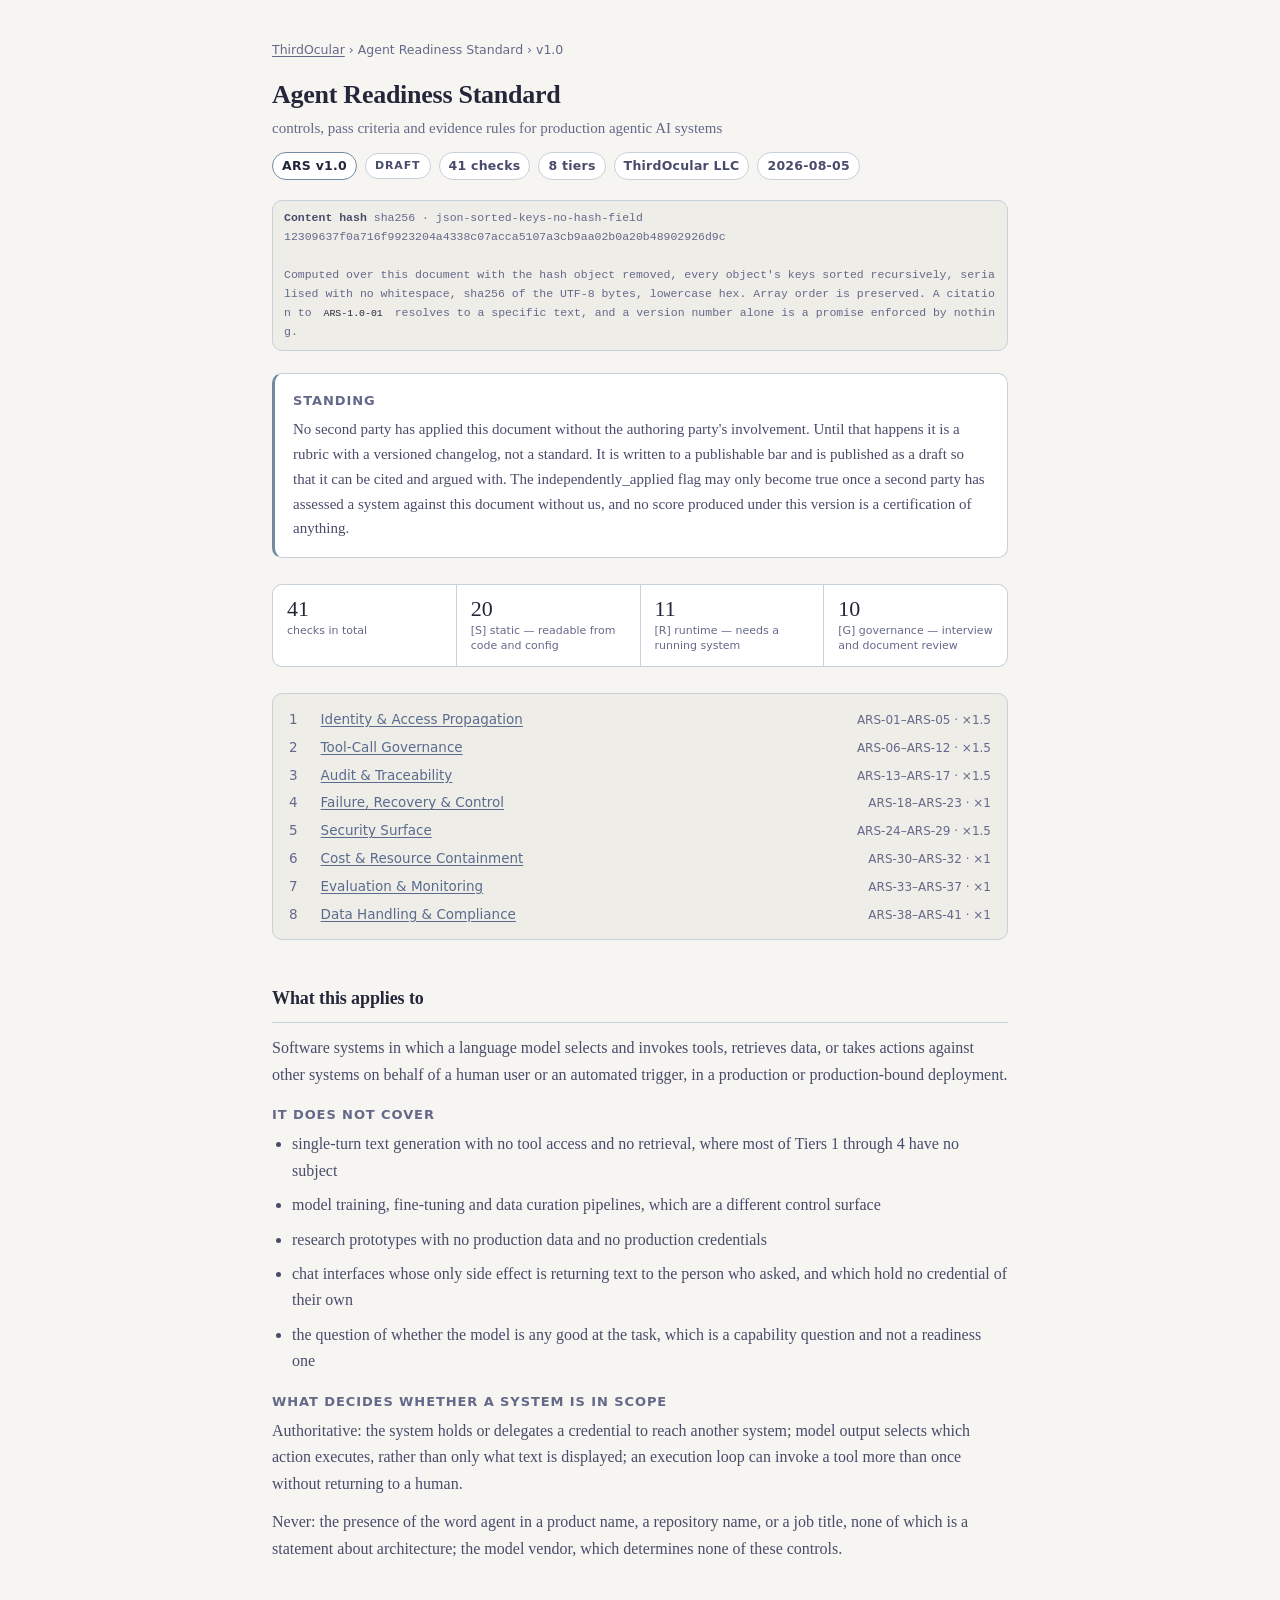
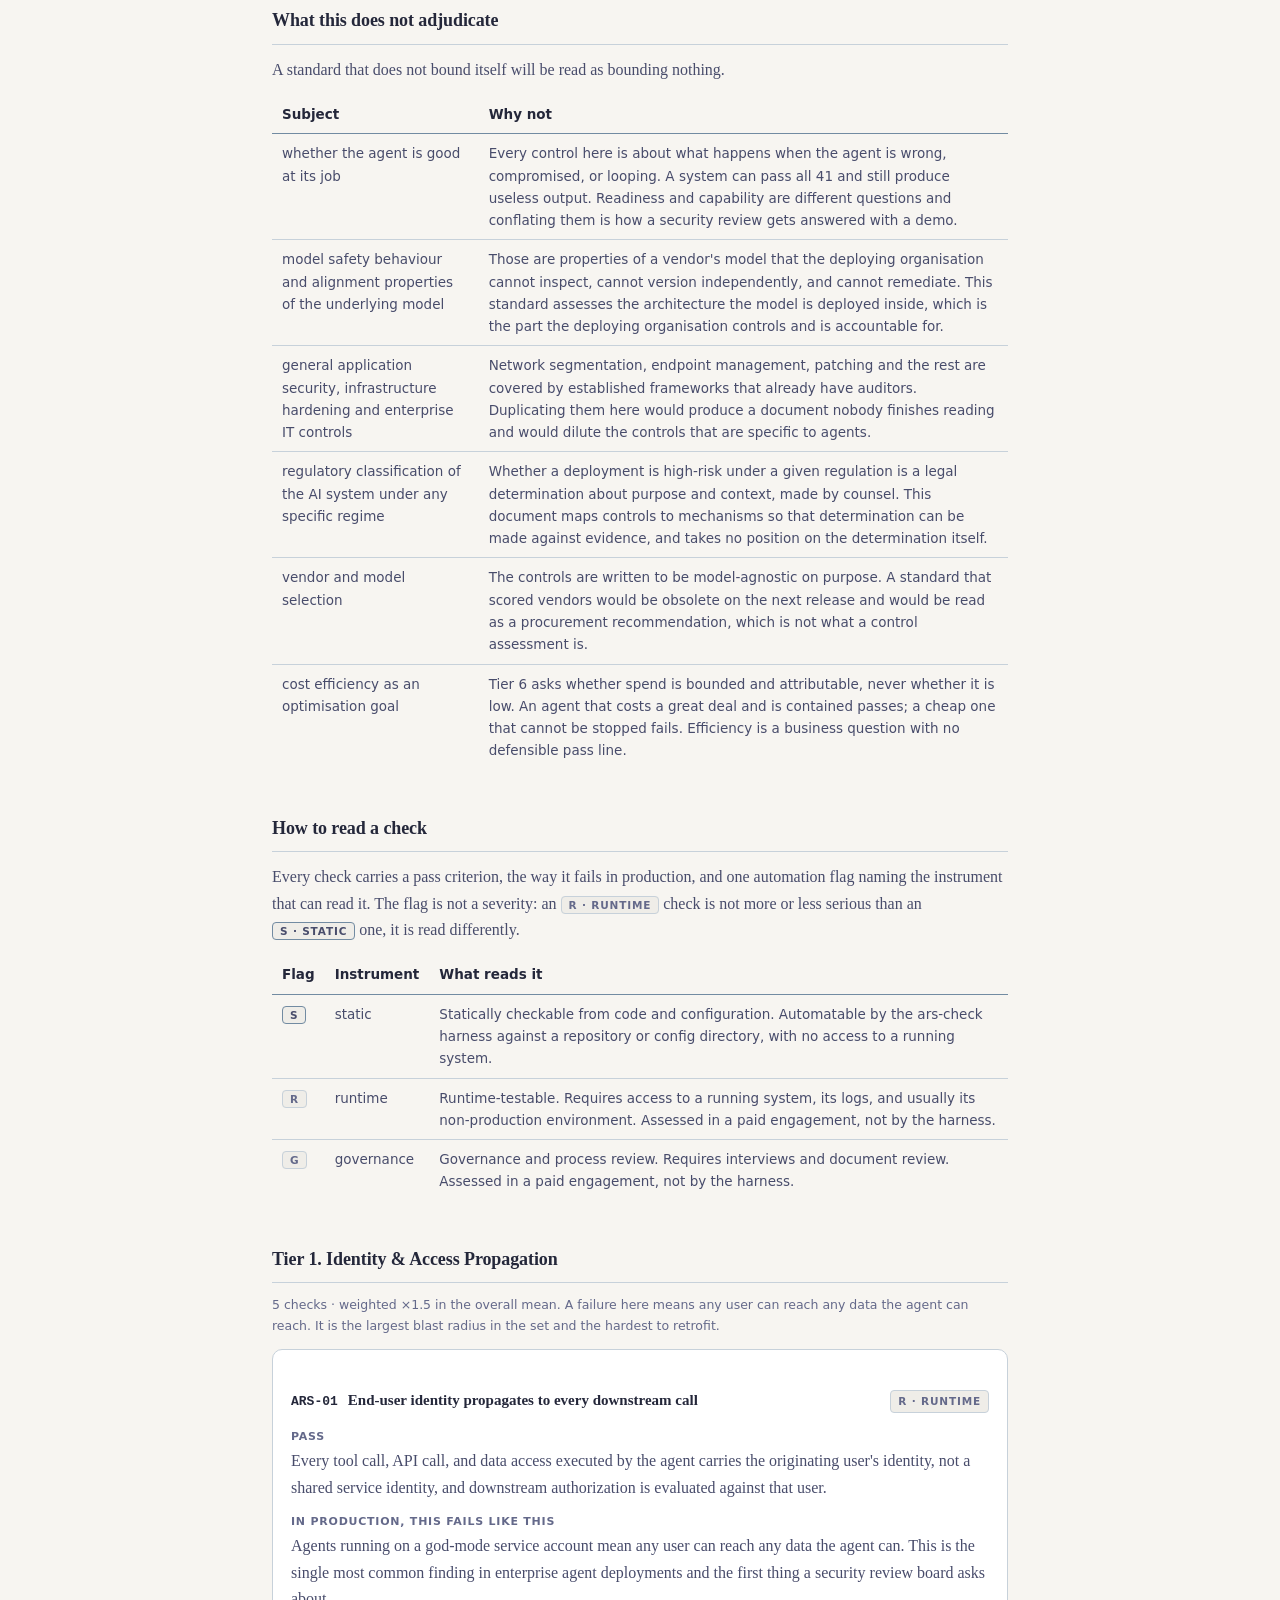
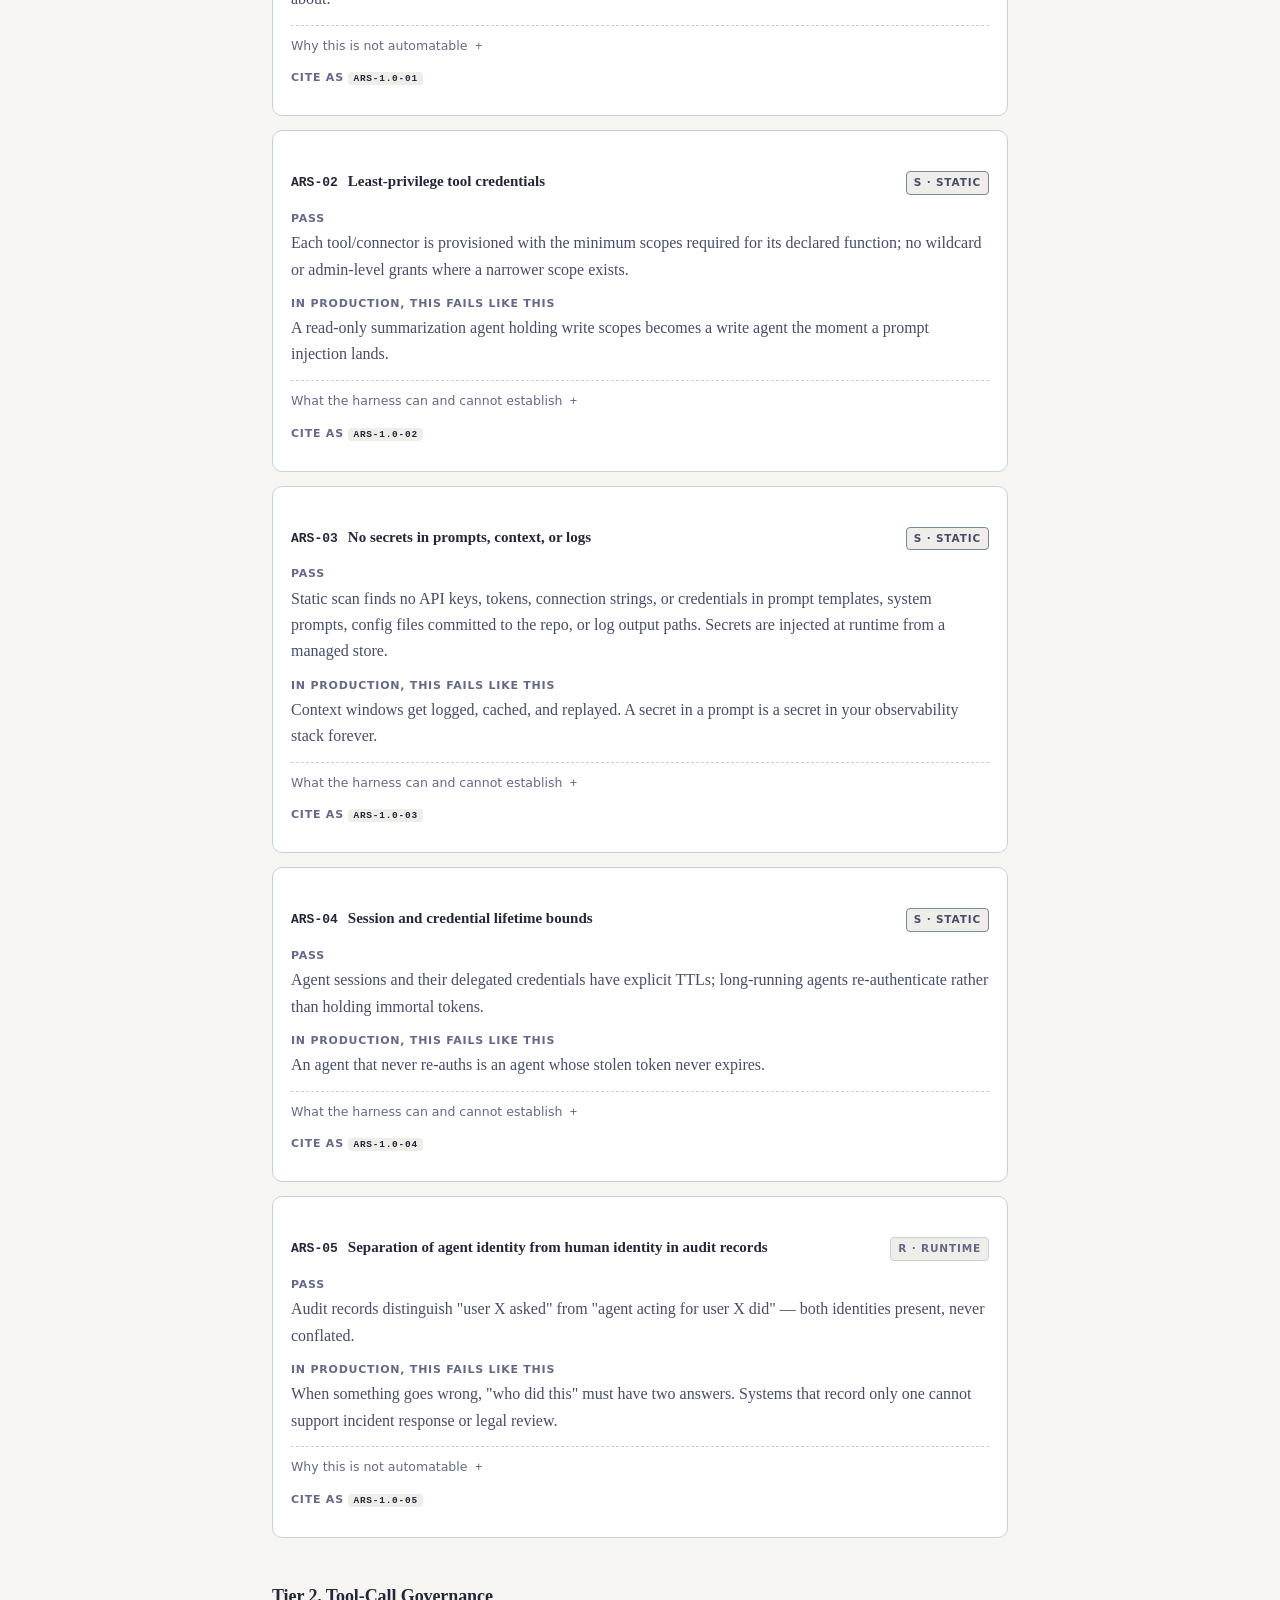
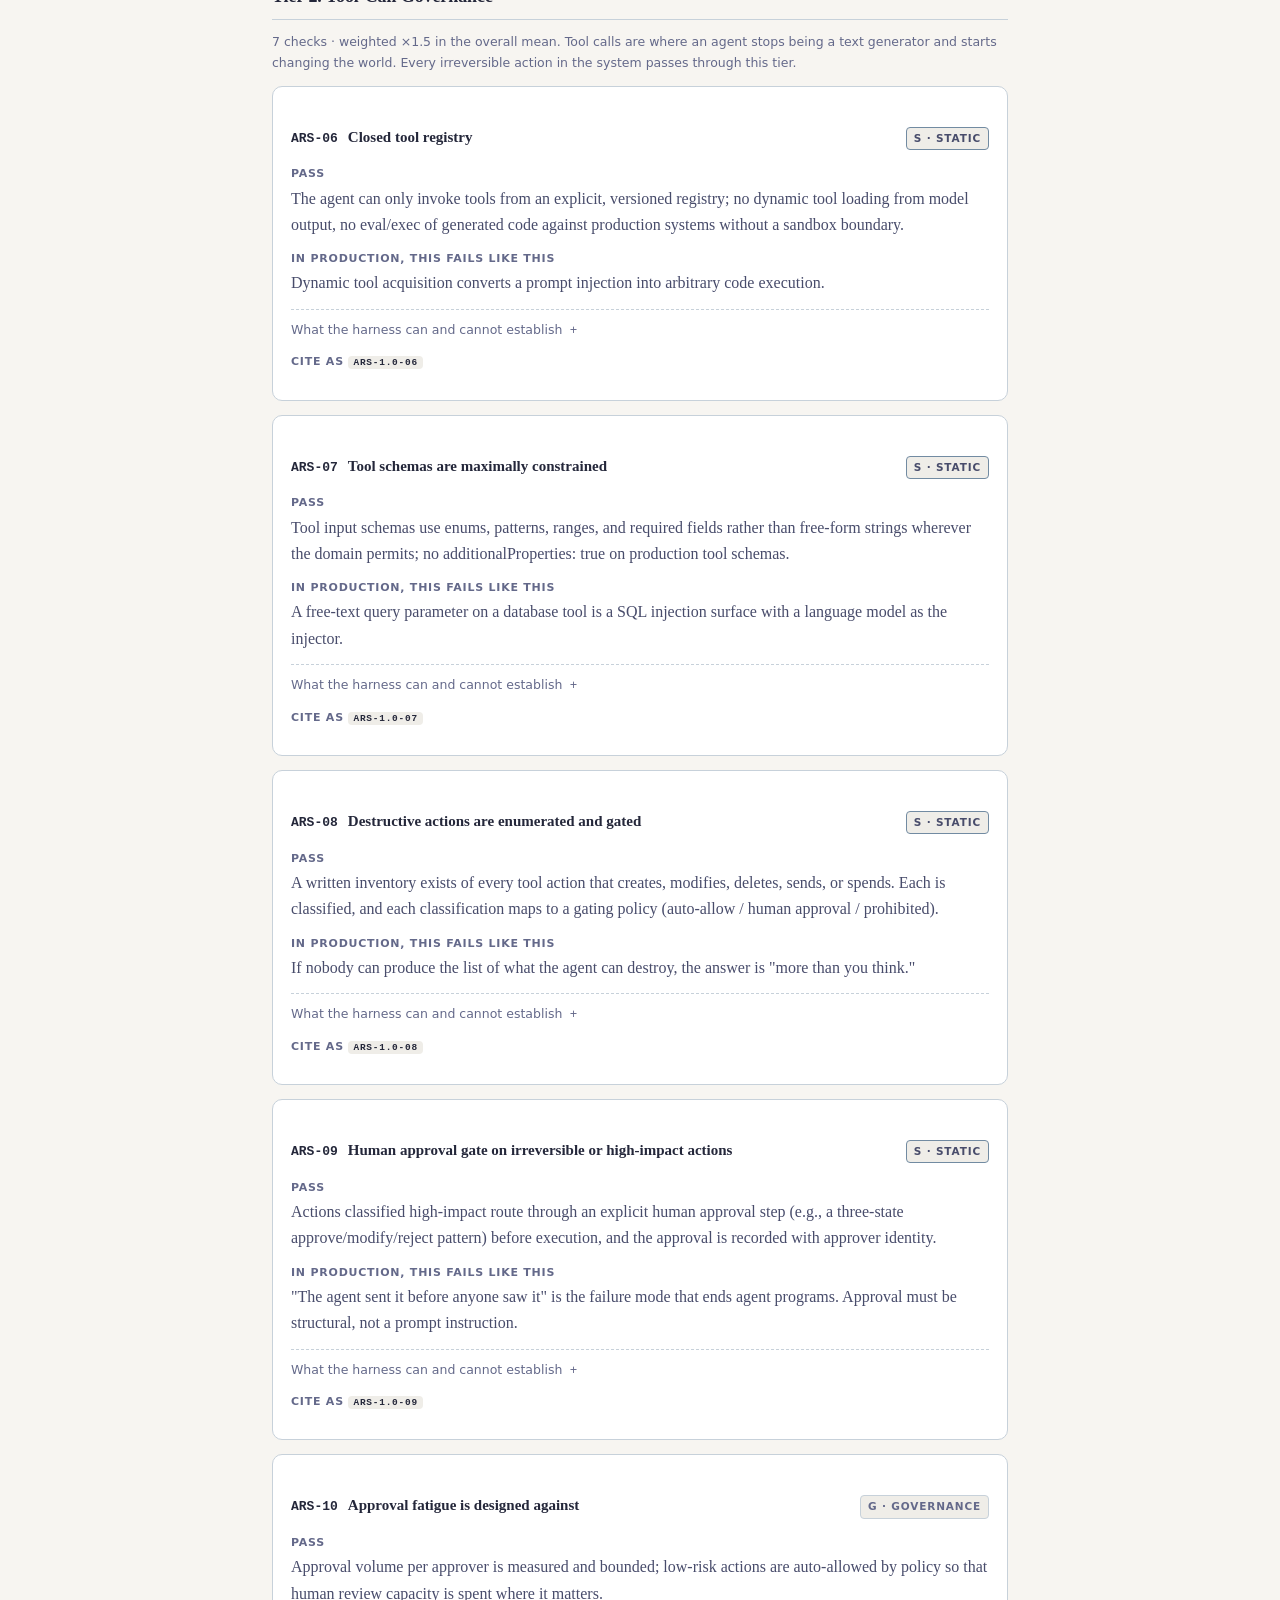
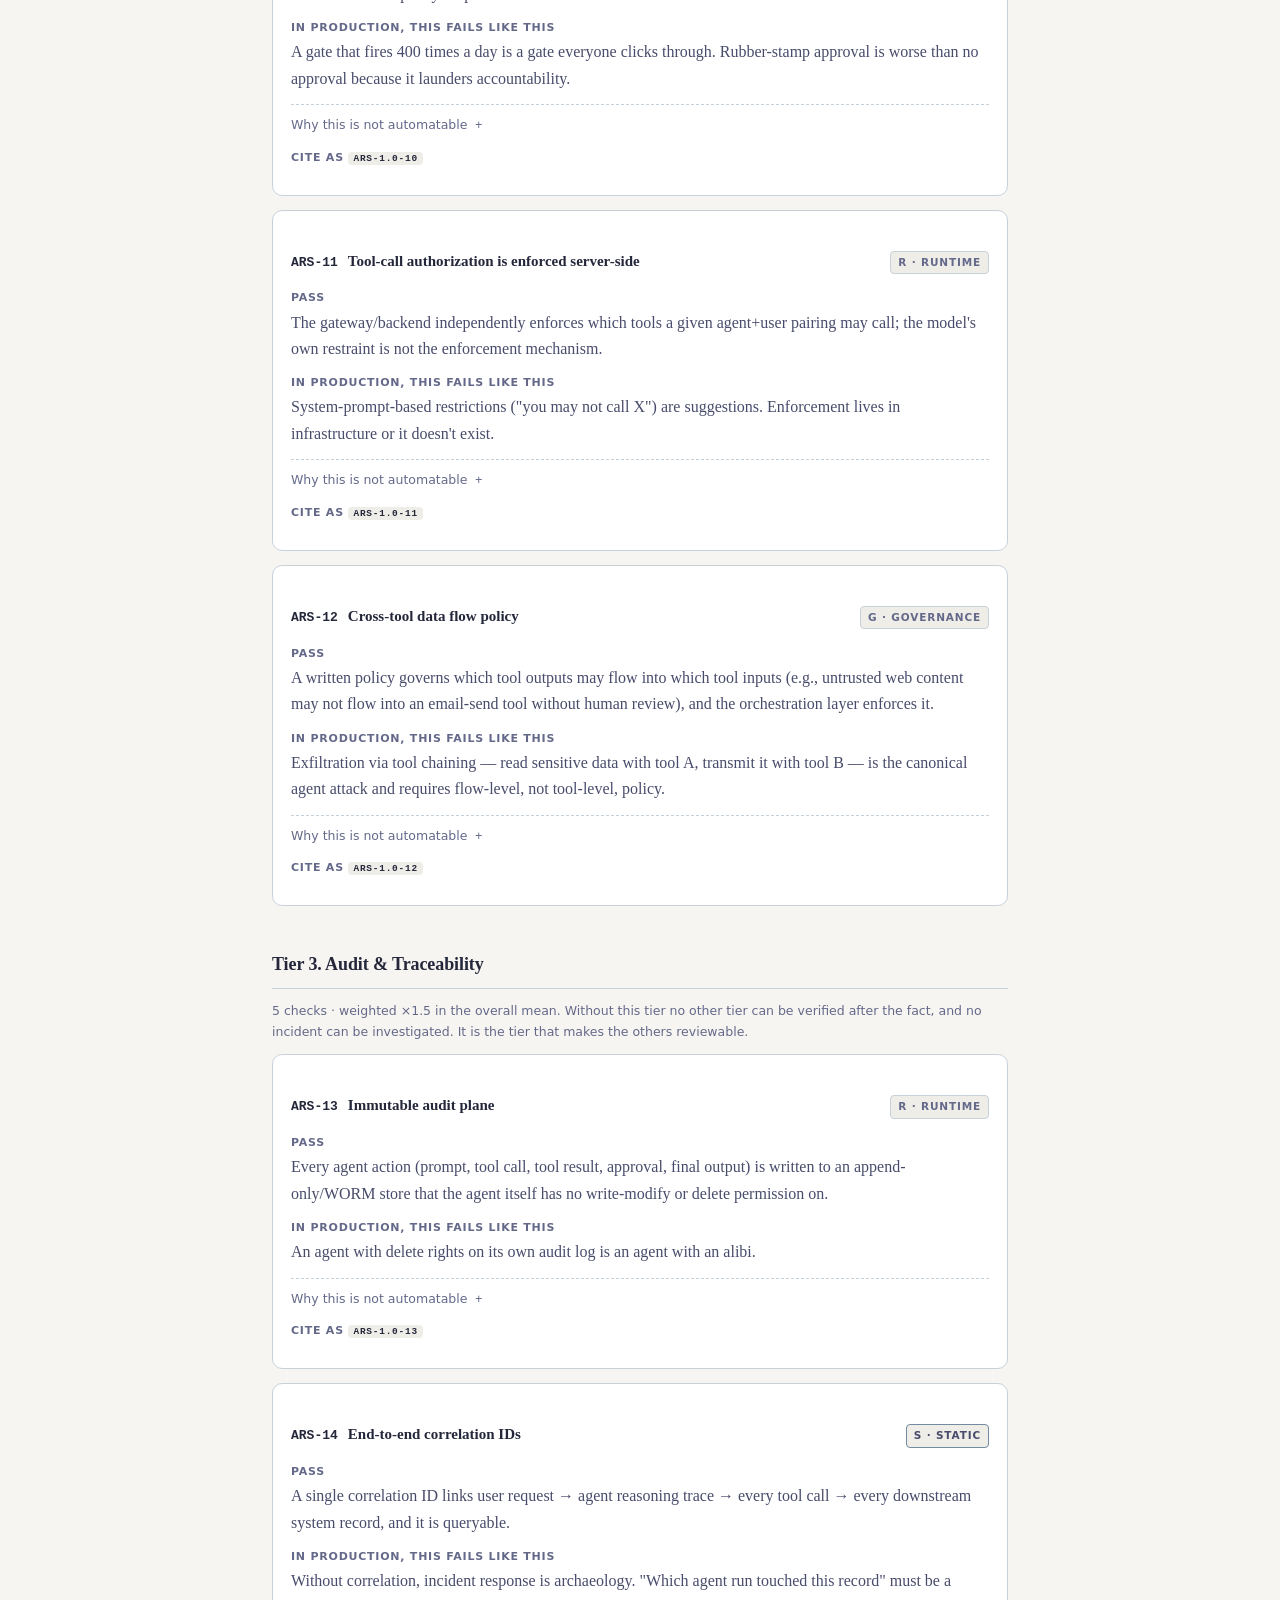
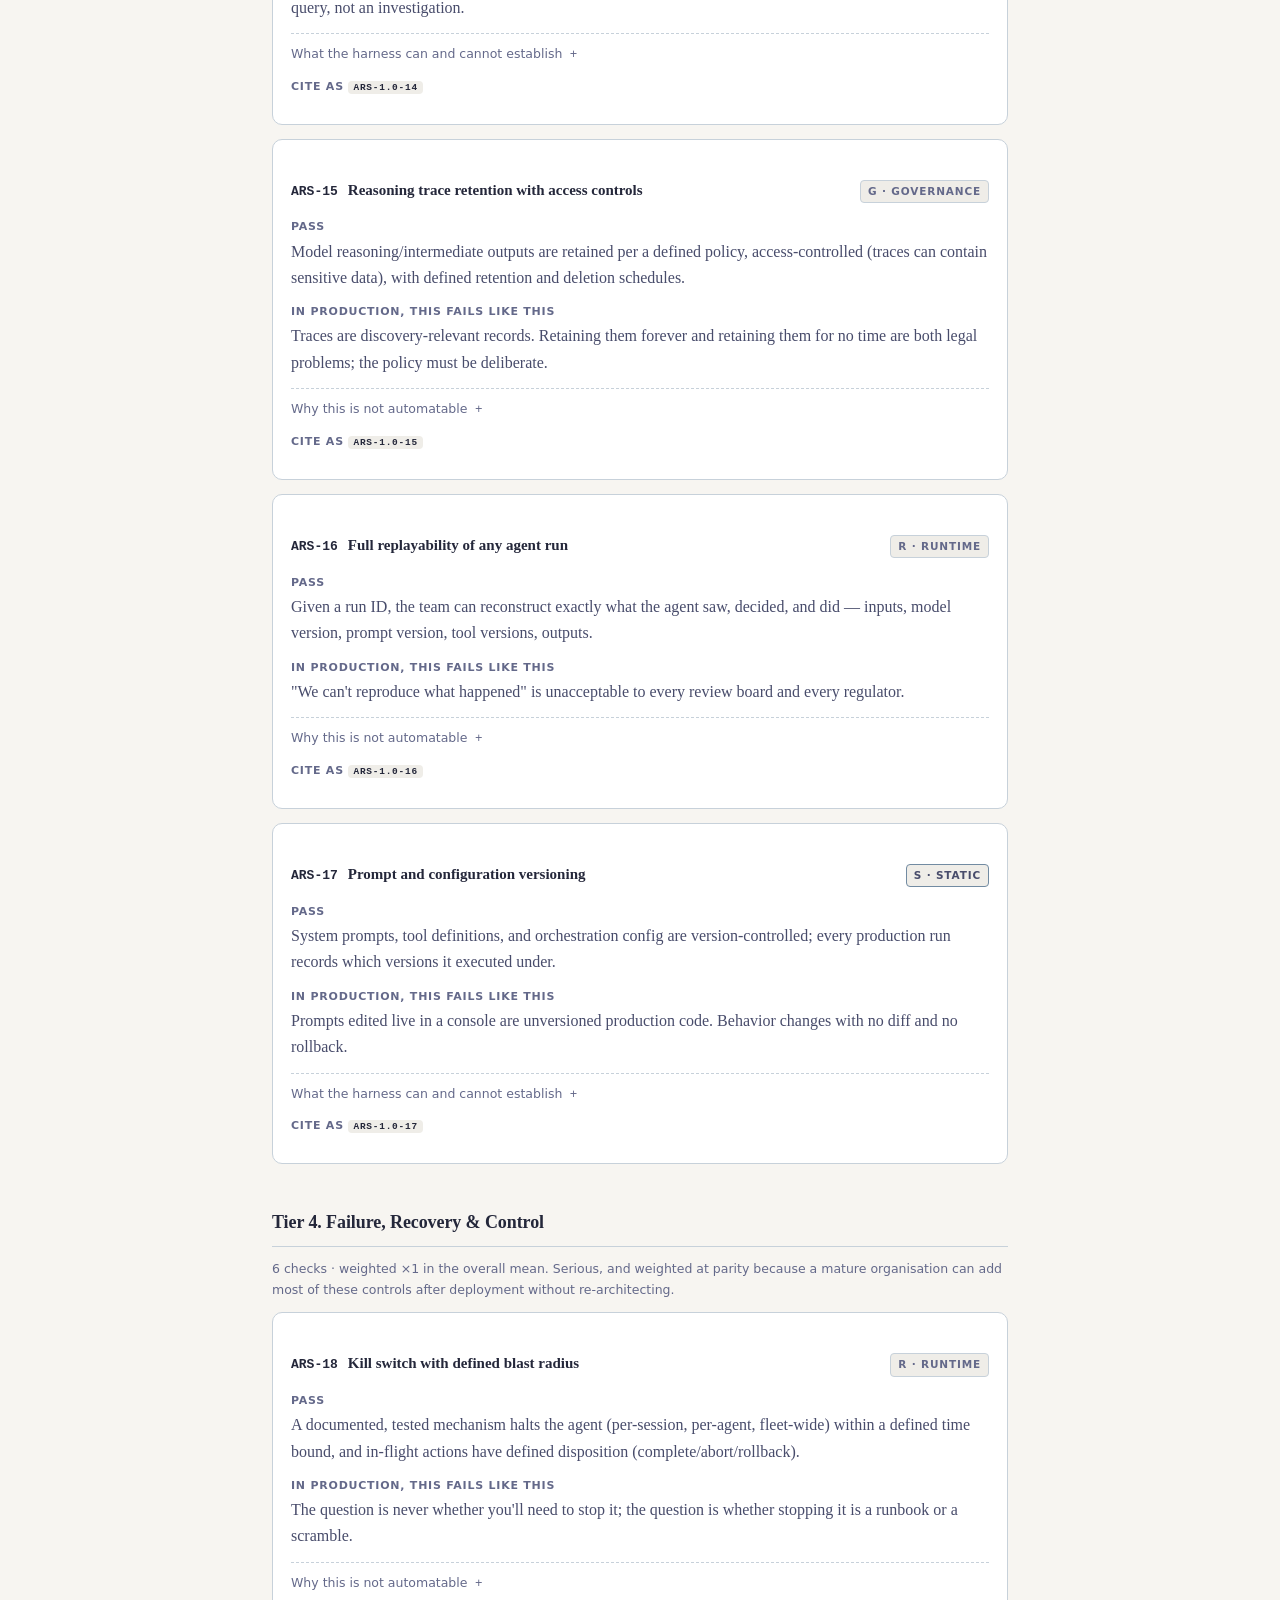
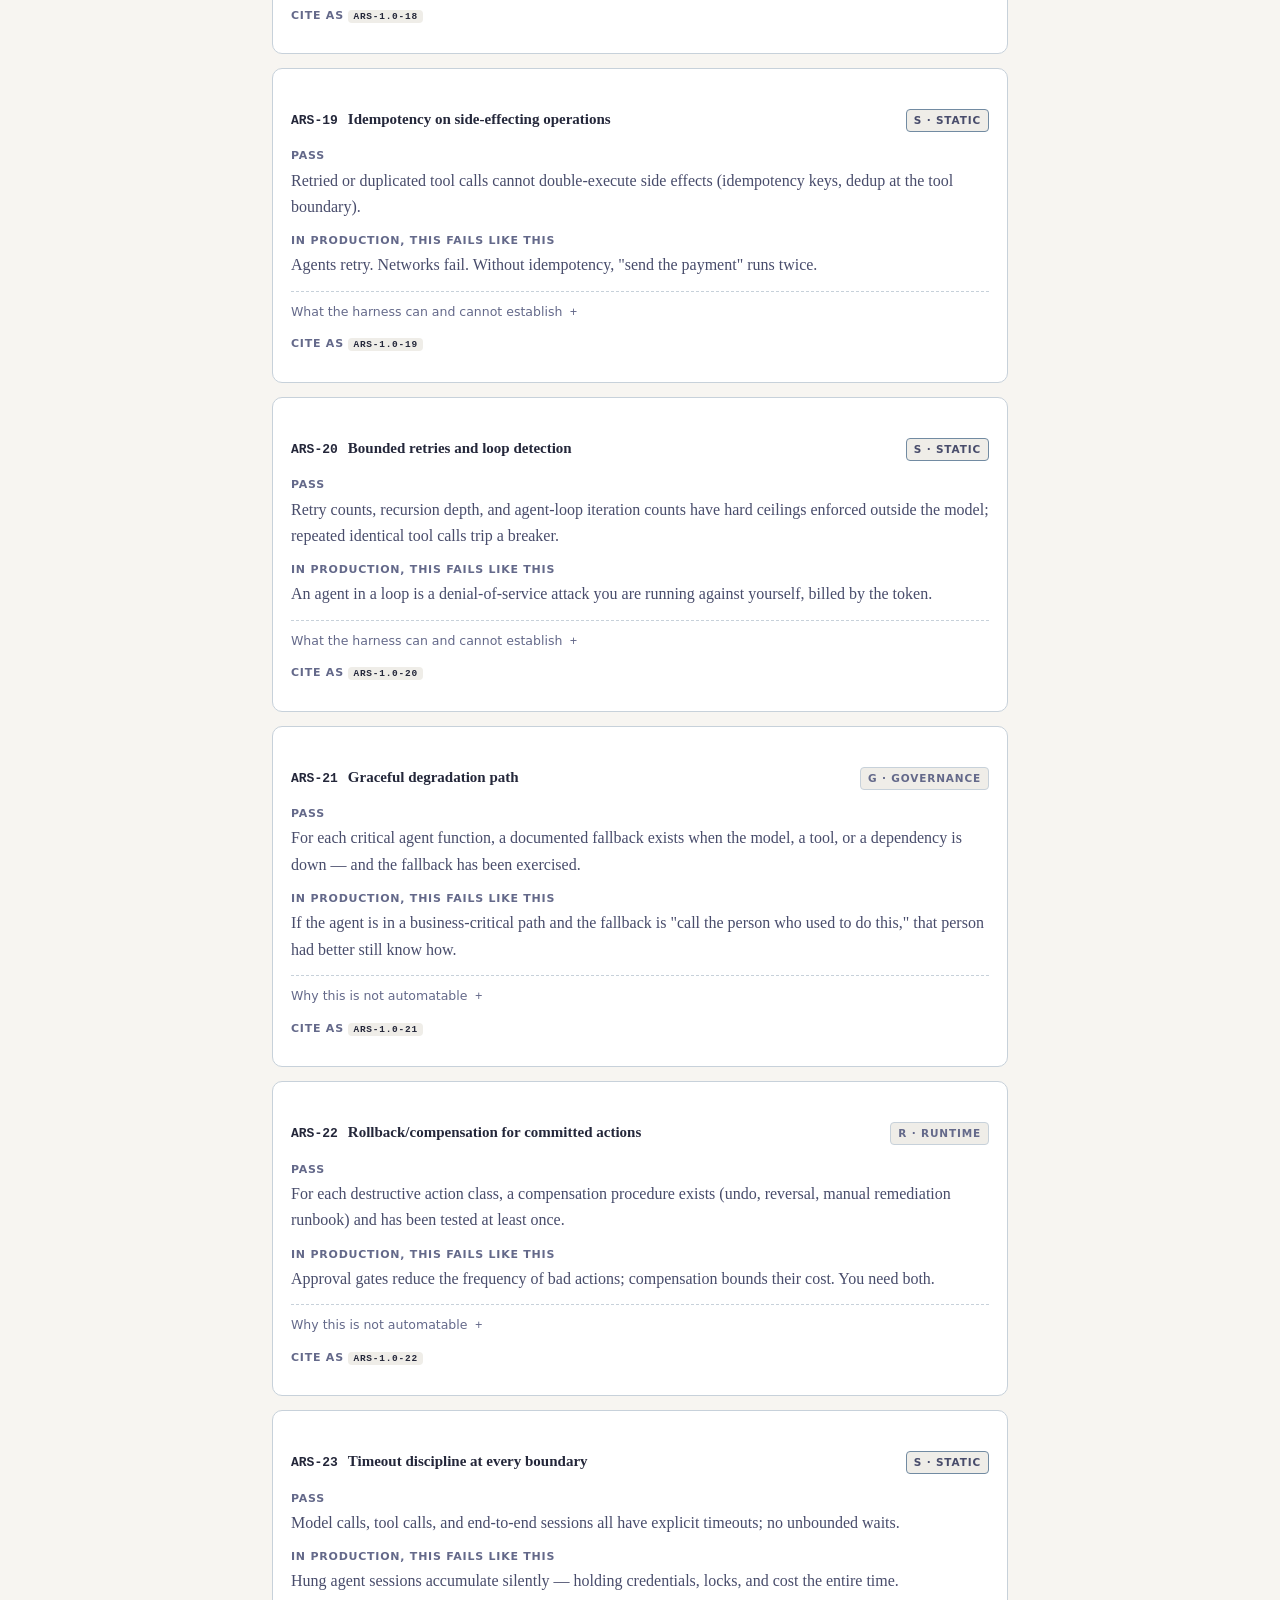
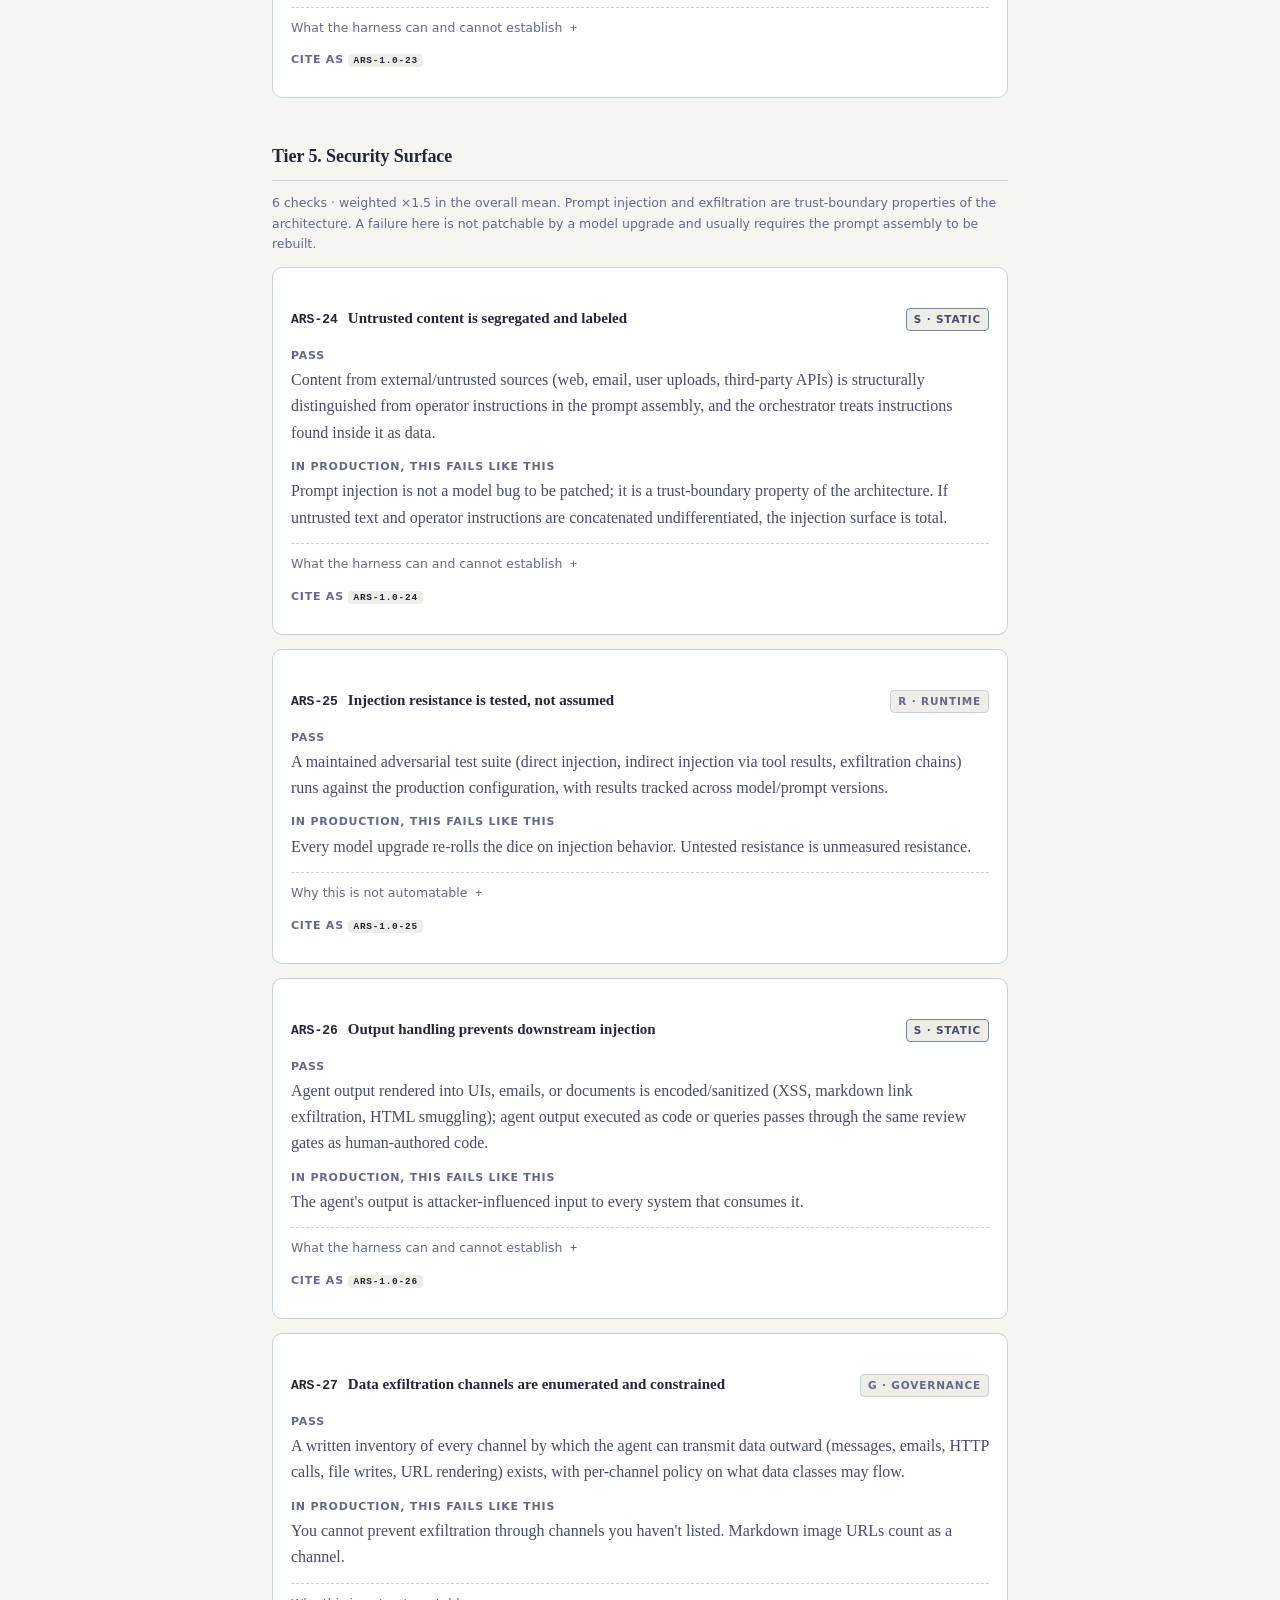
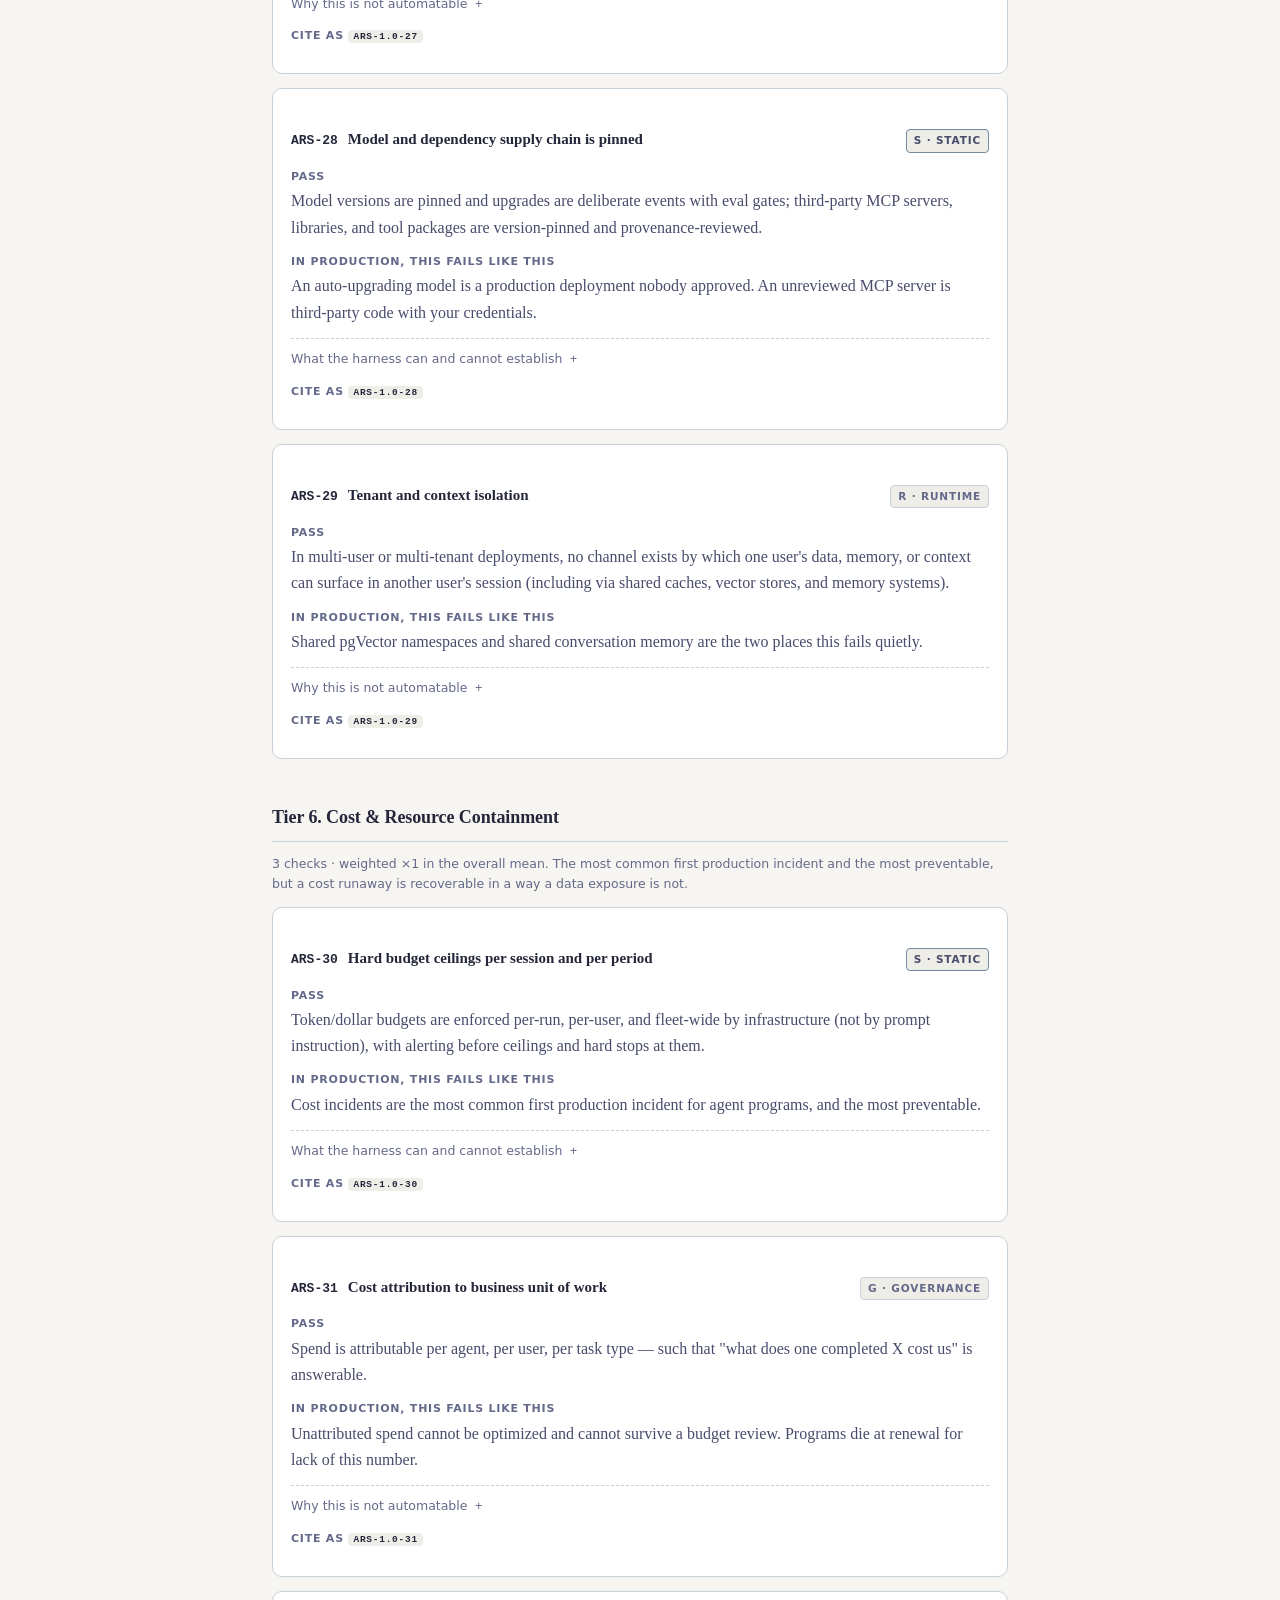
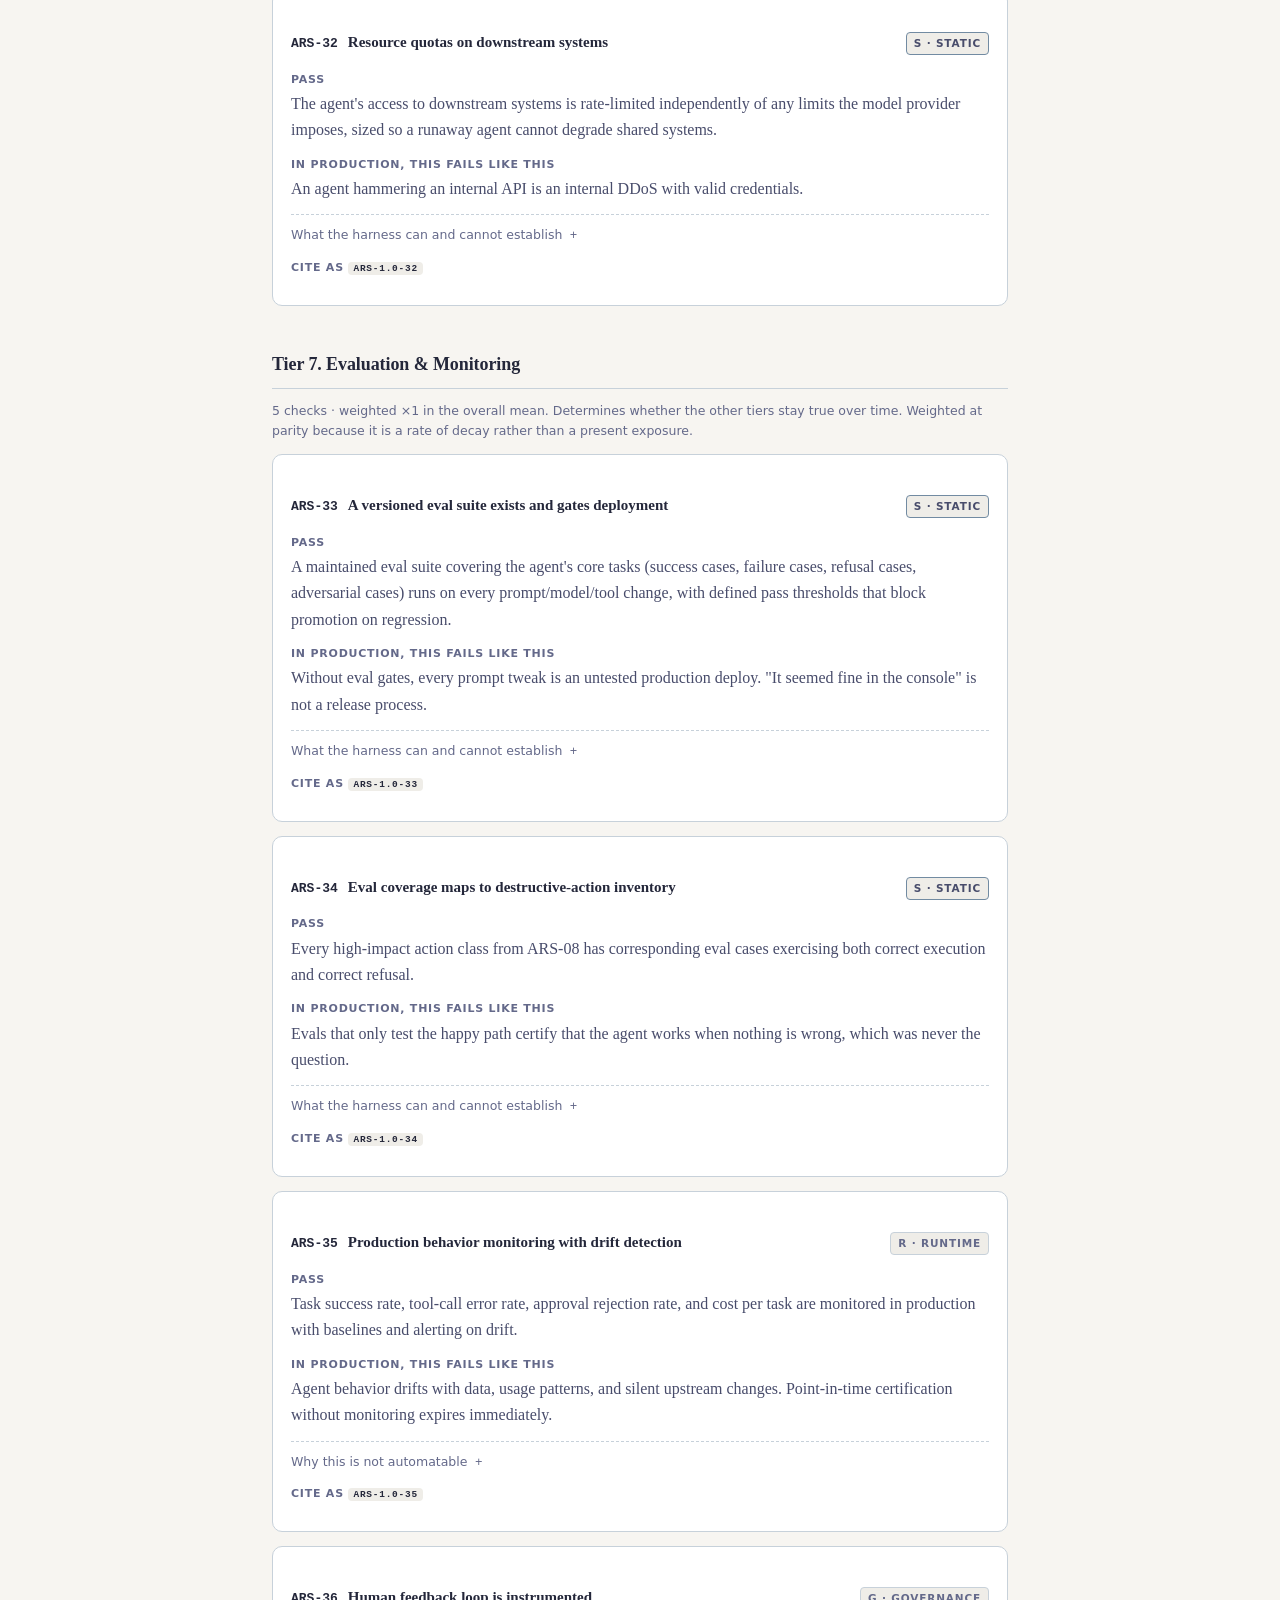
==== ars/index.html @ 8e83f56d "Publish the bundle at the root of privi.thirdocular.com Generated output only. Every file is produce" ====
<!doctype html>
<html lang="en">
<head>
<meta charset="utf-8">
<meta name="viewport" content="width=device-width, initial-scale=1">
<title>Agent Readiness Standard ARS v1.0 — ThirdOcular</title>
<meta name="description" content="41 controls for production agentic AI systems, across 8 tiers. 20 are checkable from code and configuration; 21 require runtime or governance review.">
<link rel="canonical" href="https://privi.thirdocular.com/ars">
<meta property="og:title" content="Agent Readiness Standard ARS v1.0 — ThirdOcular">
<meta property="og:description" content="41 controls for production agentic AI systems, across 8 tiers. 20 are checkable from code and configuration; 21 require runtime or governance review.">
<meta property="og:type" content="article">
<meta property="og:site_name" content="ThirdOcular">
<meta property="og:url" content="https://privi.thirdocular.com/ars">
<meta property="og:locale" content="en_US">
<meta property="og:image" content="https://thirdocular.com/og.png">
<meta property="og:image:alt" content="ThirdOcular">
<meta name="twitter:card" content="summary_large_image">
<meta name="twitter:title" content="Agent Readiness Standard ARS v1.0 — ThirdOcular">
<meta name="twitter:description" content="41 controls for production agentic AI systems, across 8 tiers. 20 are checkable from code and configuration; 21 require runtime or governance review.">
<meta name="twitter:image" content="https://thirdocular.com/og.png">
<link rel="stylesheet" href="../ars-assets/ars.css">
</head>
<body>
<main class="std-page">
<header class="std-crumb no-print">
  <a href="../">ThirdOcular</a> &rsaquo; Agent Readiness Standard &rsaquo; v1.0
</header>

<div class="std-doc">
<h1>Agent Readiness Standard</h1>
<p class="std-subtitle">controls, pass criteria and evidence rules for production agentic AI systems</p>

<div class="std-meta">
  <span class="badge badge-version">ARS v1.0</span>
  <span class="badge badge-status">draft</span>
  <span class="badge">41 checks</span>
  <span class="badge">8 tiers</span>
  <span class="badge">ThirdOcular LLC</span>
  <span class="badge">2026-08-05</span>
</div>

<div class="std-hash">
  <b>Content hash</b> sha256 &middot; json-sorted-keys-no-hash-field<br>
  12309637f0a716f9923204a4338c07acca5107a3cb9aa02b0a20b48902926d9c
  <br><br>
  Computed over this document with the hash object removed, every object's keys sorted
  recursively, serialised with no whitespace, sha256 of the UTF-8 bytes, lowercase hex.
  Array order is preserved. A citation to <code>ARS-1.0-01</code>
  resolves to a specific text, and a version number alone is a promise enforced by nothing.
</div>

<section class="std-posture">
  <h4>Standing</h4>
  <p>No second party has applied this document without the authoring party&#39;s involvement. Until that happens it is a rubric with a versioned changelog, not a standard. It is written to a publishable bar and is published as a draft so that it can be cited and argued with. The independently_applied flag may only become true once a second party has assessed a system against this document without us, and no score produced under this version is a certification of anything.</p>
</section>
<div class="std-counts">
  <div class="std-count">
    <div class="std-count-v">41</div>
    <div class="std-count-k">checks in total</div>
  </div>
  <div class="std-count">
    <div class="std-count-v">20</div>
    <div class="std-count-k">[S] static &mdash; readable from code and config</div>
  </div>
  <div class="std-count">
    <div class="std-count-v">11</div>
    <div class="std-count-k">[R] runtime &mdash; needs a running system</div>
  </div>
  <div class="std-count">
    <div class="std-count-v">10</div>
    <div class="std-count-k">[G] governance &mdash; interview and document review</div>
  </div>
</div>
<nav class="std-nav no-print" aria-label="Tiers">
  <ol>
    <li>
      <span class="std-nav-n">1</span>
      <a href="#tier-1">Identity &amp; Access Propagation</a>
      <span class="std-nav-range">ARS-01&ndash;ARS-05 &middot; &times;1.5</span>
    </li>
    <li>
      <span class="std-nav-n">2</span>
      <a href="#tier-2">Tool-Call Governance</a>
      <span class="std-nav-range">ARS-06&ndash;ARS-12 &middot; &times;1.5</span>
    </li>
    <li>
      <span class="std-nav-n">3</span>
      <a href="#tier-3">Audit &amp; Traceability</a>
      <span class="std-nav-range">ARS-13&ndash;ARS-17 &middot; &times;1.5</span>
    </li>
    <li>
      <span class="std-nav-n">4</span>
      <a href="#tier-4">Failure, Recovery &amp; Control</a>
      <span class="std-nav-range">ARS-18&ndash;ARS-23 &middot; &times;1</span>
    </li>
    <li>
      <span class="std-nav-n">5</span>
      <a href="#tier-5">Security Surface</a>
      <span class="std-nav-range">ARS-24&ndash;ARS-29 &middot; &times;1.5</span>
    </li>
    <li>
      <span class="std-nav-n">6</span>
      <a href="#tier-6">Cost &amp; Resource Containment</a>
      <span class="std-nav-range">ARS-30&ndash;ARS-32 &middot; &times;1</span>
    </li>
    <li>
      <span class="std-nav-n">7</span>
      <a href="#tier-7">Evaluation &amp; Monitoring</a>
      <span class="std-nav-range">ARS-33&ndash;ARS-37 &middot; &times;1</span>
    </li>
    <li>
      <span class="std-nav-n">8</span>
      <a href="#tier-8">Data Handling &amp; Compliance</a>
      <span class="std-nav-range">ARS-38&ndash;ARS-41 &middot; &times;1</span>
    </li>
  </ol>
</nav>
<h2 id="applicability">What this applies to</h2>
<p>Software systems in which a language model selects and invokes tools, retrieves data, or takes actions against other systems on behalf of a human user or an automated trigger, in a production or production-bound deployment.</p>
<h4>It does not cover</h4>
<ul>
  <li>single-turn text generation with no tool access and no retrieval, where most of Tiers 1 through 4 have no subject</li>
  <li>model training, fine-tuning and data curation pipelines, which are a different control surface</li>
  <li>research prototypes with no production data and no production credentials</li>
  <li>chat interfaces whose only side effect is returning text to the person who asked, and which hold no credential of their own</li>
  <li>the question of whether the model is any good at the task, which is a capability question and not a readiness one</li>
</ul>
<h4>What decides whether a system is in scope</h4>
<p>Authoritative: the system holds or delegates a credential to reach another system; model output selects which action executes, rather than only what text is displayed; an execution loop can invoke a tool more than once without returning to a human.</p>
<p>Never: the presence of the word agent in a product name, a repository name, or a job title, none of which is a statement about architecture; the model vendor, which determines none of these controls.</p>

<h2 id="out-of-scope">What this does not adjudicate</h2>
<p>A standard that does not bound itself will be read as bounding nothing.</p>
<div class="std-table-wrap">
<table>
<thead><tr><th>Subject</th><th>Why not</th></tr></thead>
<tbody>
<tr><td>whether the agent is good at its job</td><td>Every control here is about what happens when the agent is wrong, compromised, or looping. A system can pass all 41 and still produce useless output. Readiness and capability are different questions and conflating them is how a security review gets answered with a demo.</td></tr>
<tr><td>model safety behaviour and alignment properties of the underlying model</td><td>Those are properties of a vendor&#39;s model that the deploying organisation cannot inspect, cannot version independently, and cannot remediate. This standard assesses the architecture the model is deployed inside, which is the part the deploying organisation controls and is accountable for.</td></tr>
<tr><td>general application security, infrastructure hardening and enterprise IT controls</td><td>Network segmentation, endpoint management, patching and the rest are covered by established frameworks that already have auditors. Duplicating them here would produce a document nobody finishes reading and would dilute the controls that are specific to agents.</td></tr>
<tr><td>regulatory classification of the AI system under any specific regime</td><td>Whether a deployment is high-risk under a given regulation is a legal determination about purpose and context, made by counsel. This document maps controls to mechanisms so that determination can be made against evidence, and takes no position on the determination itself.</td></tr>
<tr><td>vendor and model selection</td><td>The controls are written to be model-agnostic on purpose. A standard that scored vendors would be obsolete on the next release and would be read as a procurement recommendation, which is not what a control assessment is.</td></tr>
<tr><td>cost efficiency as an optimisation goal</td><td>Tier 6 asks whether spend is bounded and attributable, never whether it is low. An agent that costs a great deal and is contained passes; a cheap one that cannot be stopped fails. Efficiency is a business question with no defensible pass line.</td></tr>
</tbody>
</table>
</div>
<h2 id="how-to-read">How to read a check</h2>
<p>
  Every check carries a pass criterion, the way it fails in production, and one automation
  flag naming the instrument that can read it. The flag is not a severity: an
  <span class="flag">R &middot; runtime</span> check is not more or less serious than an
  <span class="flag flag-S">S &middot; static</span> one, it is read differently.
</p>
<div class="std-table-wrap">
<table>
<thead><tr><th>Flag</th><th>Instrument</th><th>What reads it</th></tr></thead>
<tbody>
<tr><td><span class="flag flag-S">S</span></td><td>static</td><td>Statically checkable from code and configuration. Automatable by the ars-check harness against a repository or config directory, with no access to a running system.</td></tr>
<tr><td><span class="flag flag-R">R</span></td><td>runtime</td><td>Runtime-testable. Requires access to a running system, its logs, and usually its non-production environment. Assessed in a paid engagement, not by the harness.</td></tr>
<tr><td><span class="flag flag-G">G</span></td><td>governance</td><td>Governance and process review. Requires interviews and document review. Assessed in a paid engagement, not by the harness.</td></tr>
</tbody>
</table>
</div>
<section class="std-tier" id="tier-1">
<h2>Tier 1. Identity &amp; Access Propagation</h2>
<p class="std-tier-weight">
  5 checks &middot; weighted &times;1.5 in the overall mean.
  A failure here means any user can reach any data the agent can reach. It is the largest blast radius in the set and the hardest to retrofit.
</p>
<article class="std-entry" id="ARS-01">
  <div class="std-entry-head">
    <span class="std-entry-id"><a href="#ARS-01">ARS-01</a></span>
    <h3 class="std-entry-title">End-user identity propagates to every downstream call</h3>
    <span class="flag flag-R" title="Runtime-testable. Requires access to a running system, its logs, and usually its non-production environment. Assessed in a paid engagement, not by the harness.">R &middot; runtime</span>
  </div>
  <div class="std-field">
  <div class="std-field-k">Pass</div>
  <p class="std-field-v">Every tool call, API call, and data access executed by the agent carries the originating user&#39;s identity, not a shared service identity, and downstream authorization is evaluated against that user.</p>
</div>
  <div class="std-field std-field-fail">
  <div class="std-field-k">In production, this fails like this</div>
  <p class="std-field-v">Agents running on a god-mode service account mean any user can reach any data the agent can. This is the single most common finding in enterprise agent deployments and the first thing a security review board asks about.</p>
</div>
  <details class="std-static">
  <summary>Why this is not automatable</summary>
  <div class="std-ceiling">Runtime-testable. Requires access to a running system, its logs, and usually its non-production environment. Assessed in a paid engagement, not by the harness.</div>
</details>
  <p class="std-field-k" style="margin-top:12px">Cite as <code>ARS-1.0-01</code></p>
</article>
<article class="std-entry" id="ARS-02">
  <div class="std-entry-head">
    <span class="std-entry-id"><a href="#ARS-02">ARS-02</a></span>
    <h3 class="std-entry-title">Least-privilege tool credentials</h3>
    <span class="flag flag-S" title="Statically checkable from code and configuration. Automatable by the ars-check harness against a repository or config directory, with no access to a running system.">S &middot; static</span>
  </div>
  <div class="std-field">
  <div class="std-field-k">Pass</div>
  <p class="std-field-v">Each tool/connector is provisioned with the minimum scopes required for its declared function; no wildcard or admin-level grants where a narrower scope exists.</p>
</div>
  <div class="std-field std-field-fail">
  <div class="std-field-k">In production, this fails like this</div>
  <p class="std-field-v">A read-only summarization agent holding write scopes becomes a write agent the moment a prompt injection lands.</p>
</div>
  <details class="std-static">
  <summary>What the harness can and cannot establish</summary>
  <div class="std-ceiling">
    <b>Static ceiling: 1 of 2.</b>
    A wildcard or admin scope is conclusive evidence of failure. Its absence is not evidence of least privilege, because minimality is a judgement about what the tool actually needs and static analysis does not know that.
  </div>
  <div class="std-field">
  <div class="std-field-k">A pass means</div>
  <p class="std-field-v">A pass means no wildcard or administrative grant was found in the scope declarations that were read. It does not mean the scopes are minimal for the function, which requires knowing the function.</p>
</div>
  <div class="std-field">
    <div class="std-field-k">Signals</div>
    <ul class="std-signals">
      <li>wildcard scope literals in connector and OAuth configuration</li>
      <li>administrative role names bound to agent service principals</li>
      <li>a single credential shared across tools with materially different functions</li>
      <li>declared scopes absent entirely, which is scored as no mechanism rather than as narrow</li>
    </ul>
  </div>
</details>
  <p class="std-field-k" style="margin-top:12px">Cite as <code>ARS-1.0-02</code></p>
</article>
<article class="std-entry" id="ARS-03">
  <div class="std-entry-head">
    <span class="std-entry-id"><a href="#ARS-03">ARS-03</a></span>
    <h3 class="std-entry-title">No secrets in prompts, context, or logs</h3>
    <span class="flag flag-S" title="Statically checkable from code and configuration. Automatable by the ars-check harness against a repository or config directory, with no access to a running system.">S &middot; static</span>
  </div>
  <div class="std-field">
  <div class="std-field-k">Pass</div>
  <p class="std-field-v">Static scan finds no API keys, tokens, connection strings, or credentials in prompt templates, system prompts, config files committed to the repo, or log output paths. Secrets are injected at runtime from a managed store.</p>
</div>
  <div class="std-field std-field-fail">
  <div class="std-field-k">In production, this fails like this</div>
  <p class="std-field-v">Context windows get logged, cached, and replayed. A secret in a prompt is a secret in your observability stack forever.</p>
</div>
  <details class="std-static">
  <summary>What the harness can and cannot establish</summary>
  <div class="std-ceiling">
    <b>Static ceiling: 2 of 2.</b>
    Secret scanning is a static discipline and this criterion is written as a static scan. A found credential settles the check at 0; a clean scan combined with a managed-store reference is the evidence the criterion asks for.
  </div>
  <div class="std-field">
  <div class="std-field-k">A pass means</div>
  <p class="std-field-v">A pass means no credential literal was found in the files that were read, and a managed secret store is referenced. It says nothing about files outside the scanned tree, about history, or about secrets that entered at runtime.</p>
</div>
  <div class="std-field">
    <div class="std-field-k">Signals</div>
    <ul class="std-signals">
      <li>high-entropy string literals and known credential prefixes in prompt templates and config</li>
      <li>connection strings with embedded passwords</li>
      <li>credential literals inside files whose contents are assembled into a prompt</li>
      <li>a reference to a managed secret store or runtime secret injection, required for a 2</li>
      <li>log configuration that writes full prompt or context payloads to a persistent sink</li>
    </ul>
  </div>
</details>
  <p class="std-field-k" style="margin-top:12px">Cite as <code>ARS-1.0-03</code></p>
</article>
<article class="std-entry" id="ARS-04">
  <div class="std-entry-head">
    <span class="std-entry-id"><a href="#ARS-04">ARS-04</a></span>
    <h3 class="std-entry-title">Session and credential lifetime bounds</h3>
    <span class="flag flag-S" title="Statically checkable from code and configuration. Automatable by the ars-check harness against a repository or config directory, with no access to a running system.">S &middot; static</span>
  </div>
  <div class="std-field">
  <div class="std-field-k">Pass</div>
  <p class="std-field-v">Agent sessions and their delegated credentials have explicit TTLs; long-running agents re-authenticate rather than holding immortal tokens.</p>
</div>
  <div class="std-field std-field-fail">
  <div class="std-field-k">In production, this fails like this</div>
  <p class="std-field-v">An agent that never re-auths is an agent whose stolen token never expires.</p>
</div>
  <details class="std-static">
  <summary>What the harness can and cannot establish</summary>
  <div class="std-ceiling">
    <b>Static ceiling: 1 of 2.</b>
    A TTL constant in configuration is a declaration. Whether the runtime honours it, and whether a long-lived process actually re-authenticates rather than caching a token past its stated life, are runtime facts.
  </div>
  <div class="std-field">
  <div class="std-field-k">A pass means</div>
  <p class="std-field-v">A pass means an explicit lifetime bound was found in configuration. It does not mean the bound is enforced, that expiry is honoured, or that re-authentication succeeds.</p>
</div>
  <div class="std-field">
    <div class="std-field-k">Signals</div>
    <ul class="std-signals">
      <li>explicit TTL, expiry or max-age settings on session and token configuration</li>
      <li>a refresh or re-authentication path in the agent loop</li>
      <li>non-expiring credential types such as static personal access tokens bound to the agent</li>
      <li>session objects created with no lifetime setting at all</li>
    </ul>
  </div>
</details>
  <p class="std-field-k" style="margin-top:12px">Cite as <code>ARS-1.0-04</code></p>
</article>
<article class="std-entry" id="ARS-05">
  <div class="std-entry-head">
    <span class="std-entry-id"><a href="#ARS-05">ARS-05</a></span>
    <h3 class="std-entry-title">Separation of agent identity from human identity in audit records</h3>
    <span class="flag flag-R" title="Runtime-testable. Requires access to a running system, its logs, and usually its non-production environment. Assessed in a paid engagement, not by the harness.">R &middot; runtime</span>
  </div>
  <div class="std-field">
  <div class="std-field-k">Pass</div>
  <p class="std-field-v">Audit records distinguish &quot;user X asked&quot; from &quot;agent acting for user X did&quot; — both identities present, never conflated.</p>
</div>
  <div class="std-field std-field-fail">
  <div class="std-field-k">In production, this fails like this</div>
  <p class="std-field-v">When something goes wrong, &quot;who did this&quot; must have two answers. Systems that record only one cannot support incident response or legal review.</p>
</div>
  <details class="std-static">
  <summary>Why this is not automatable</summary>
  <div class="std-ceiling">Runtime-testable. Requires access to a running system, its logs, and usually its non-production environment. Assessed in a paid engagement, not by the harness.</div>
</details>
  <p class="std-field-k" style="margin-top:12px">Cite as <code>ARS-1.0-05</code></p>
</article>
</section>
<section class="std-tier" id="tier-2">
<h2>Tier 2. Tool-Call Governance</h2>
<p class="std-tier-weight">
  7 checks &middot; weighted &times;1.5 in the overall mean.
  Tool calls are where an agent stops being a text generator and starts changing the world. Every irreversible action in the system passes through this tier.
</p>
<article class="std-entry" id="ARS-06">
  <div class="std-entry-head">
    <span class="std-entry-id"><a href="#ARS-06">ARS-06</a></span>
    <h3 class="std-entry-title">Closed tool registry</h3>
    <span class="flag flag-S" title="Statically checkable from code and configuration. Automatable by the ars-check harness against a repository or config directory, with no access to a running system.">S &middot; static</span>
  </div>
  <div class="std-field">
  <div class="std-field-k">Pass</div>
  <p class="std-field-v">The agent can only invoke tools from an explicit, versioned registry; no dynamic tool loading from model output, no eval/exec of generated code against production systems without a sandbox boundary.</p>
</div>
  <div class="std-field std-field-fail">
  <div class="std-field-k">In production, this fails like this</div>
  <p class="std-field-v">Dynamic tool acquisition converts a prompt injection into arbitrary code execution.</p>
</div>
  <details class="std-static">
  <summary>What the harness can and cannot establish</summary>
  <div class="std-ceiling">
    <b>Static ceiling: 1 of 2.</b>
    A registry file proves a registry exists. Only runtime can establish that a tool name outside it is refused rather than resolved by a fallback path, and the fallback is exactly where this control fails.
  </div>
  <div class="std-field">
  <div class="std-field-k">A pass means</div>
  <p class="std-field-v">A pass means an explicit tool registry was found and no dynamic-execution sink reachable from model output was found in the scanned tree. It does not establish that the dispatcher refuses a tool name absent from the registry.</p>
</div>
  <div class="std-field">
    <div class="std-field-k">Signals</div>
    <ul class="std-signals">
      <li>an explicit, enumerable tool registry or manifest, versioned</li>
      <li>eval, exec, Function constructor, or dynamic import applied to model output</li>
      <li>shell invocation constructed from model output without an argument allowlist</li>
      <li>tool resolution by string lookup against an open namespace rather than a closed map</li>
      <li>a sandbox boundary declared around any code-execution tool</li>
    </ul>
  </div>
</details>
  <p class="std-field-k" style="margin-top:12px">Cite as <code>ARS-1.0-06</code></p>
</article>
<article class="std-entry" id="ARS-07">
  <div class="std-entry-head">
    <span class="std-entry-id"><a href="#ARS-07">ARS-07</a></span>
    <h3 class="std-entry-title">Tool schemas are maximally constrained</h3>
    <span class="flag flag-S" title="Statically checkable from code and configuration. Automatable by the ars-check harness against a repository or config directory, with no access to a running system.">S &middot; static</span>
  </div>
  <div class="std-field">
  <div class="std-field-k">Pass</div>
  <p class="std-field-v">Tool input schemas use enums, patterns, ranges, and required fields rather than free-form strings wherever the domain permits; no additionalProperties: true on production tool schemas.</p>
</div>
  <div class="std-field std-field-fail">
  <div class="std-field-k">In production, this fails like this</div>
  <p class="std-field-v">A free-text query parameter on a database tool is a SQL injection surface with a language model as the injector.</p>
</div>
  <details class="std-static">
  <summary>What the harness can and cannot establish</summary>
  <div class="std-ceiling">
    <b>Static ceiling: 2 of 2.</b>
    Schema permissiveness is entirely a property of the schema document. There is no runtime fact that makes a schema with additionalProperties true into a constrained one. This is the check static analysis can settle most completely.
  </div>
  <div class="std-field">
  <div class="std-field-k">A pass means</div>
  <p class="std-field-v">A pass means the tool schemas as written constrain their inputs. This is a property of the schema text and is fully settled by reading it. It does not mean the runtime validates against the schema.</p>
</div>
  <div class="std-field">
    <div class="std-field-k">Signals</div>
    <ul class="std-signals">
      <li>additionalProperties true, or absent on an object schema in a strict-mode toolchain</li>
      <li>string parameters with no enum, no pattern and no maxLength on tools that reach a datastore or a network</li>
      <li>numeric parameters with no minimum or maximum</li>
      <li>required arrays absent, making every parameter optional</li>
      <li>enums, patterns, ranges and required fields present, which is what a 2 is awarded for</li>
    </ul>
  </div>
</details>
  <p class="std-field-k" style="margin-top:12px">Cite as <code>ARS-1.0-07</code></p>
</article>
<article class="std-entry" id="ARS-08">
  <div class="std-entry-head">
    <span class="std-entry-id"><a href="#ARS-08">ARS-08</a></span>
    <h3 class="std-entry-title">Destructive actions are enumerated and gated</h3>
    <span class="flag flag-S" title="Statically checkable from code and configuration. Automatable by the ars-check harness against a repository or config directory, with no access to a running system.">S &middot; static</span>
  </div>
  <div class="std-field">
  <div class="std-field-k">Pass</div>
  <p class="std-field-v">A written inventory exists of every tool action that creates, modifies, deletes, sends, or spends. Each is classified, and each classification maps to a gating policy (auto-allow / human approval / prohibited).</p>
</div>
  <div class="std-field std-field-fail">
  <div class="std-field-k">In production, this fails like this</div>
  <p class="std-field-v">If nobody can produce the list of what the agent can destroy, the answer is &quot;more than you think.&quot;</p>
</div>
  <details class="std-static">
  <summary>What the harness can and cannot establish</summary>
  <div class="std-ceiling">
    <b>Static ceiling: 2 of 2.</b>
    The criterion asks whether a written inventory exists and is classified. That is a document property, readable in full. Its completeness against the tool registry is also checkable statically by set comparison.
  </div>
  <div class="std-field">
  <div class="std-field-k">A pass means</div>
  <p class="std-field-v">A pass means the inventory exists, classifies each listed action, and maps each classification to a gating policy, and that its entries cover the side-effecting tools found in the registry. It does not mean the gating policy is enforced, which is ARS-09 and ARS-11.</p>
</div>
  <div class="std-field">
    <div class="std-field-k">Signals</div>
    <ul class="std-signals">
      <li>an inventory document or data file enumerating side-effecting actions</li>
      <li>a classification on each entry, drawn from a closed set</li>
      <li>a gating policy mapped to each classification</li>
      <li>side-effecting tools present in the registry but absent from the inventory, which caps the score at 1 with the gap named</li>
      <li>an inventory that exists but classifies nothing, which is a list rather than an inventory</li>
    </ul>
  </div>
</details>
  <p class="std-field-k" style="margin-top:12px">Cite as <code>ARS-1.0-08</code></p>
</article>
<article class="std-entry" id="ARS-09">
  <div class="std-entry-head">
    <span class="std-entry-id"><a href="#ARS-09">ARS-09</a></span>
    <h3 class="std-entry-title">Human approval gate on irreversible or high-impact actions</h3>
    <span class="flag flag-S" title="Statically checkable from code and configuration. Automatable by the ars-check harness against a repository or config directory, with no access to a running system.">S &middot; static</span>
  </div>
  <div class="std-field">
  <div class="std-field-k">Pass</div>
  <p class="std-field-v">Actions classified high-impact route through an explicit human approval step (e.g., a three-state approve/modify/reject pattern) before execution, and the approval is recorded with approver identity.</p>
</div>
  <div class="std-field std-field-fail">
  <div class="std-field-k">In production, this fails like this</div>
  <p class="std-field-v">&quot;The agent sent it before anyone saw it&quot; is the failure mode that ends agent programs. Approval must be structural, not a prompt instruction.</p>
</div>
  <details class="std-static">
  <summary>What the harness can and cannot establish</summary>
  <div class="std-ceiling">
    <b>Static ceiling: 1 of 2.</b>
    Static analysis can find an approval mechanism and can tell code from a prompt string. It cannot establish that no path reaches execution around the gate, and an unenforced gate and an enforced one look identical in a diff.
  </div>
  <div class="std-field">
  <div class="std-field-k">A pass means</div>
  <p class="std-field-v">A pass means an approval mechanism exists in code and records an approver identity. It does not mean execution is impossible without it.</p>
</div>
  <div class="std-field">
    <div class="std-field-k">Signals</div>
    <ul class="std-signals">
      <li>an approval state machine with at least approve, modify and reject</li>
      <li>approver identity captured and persisted with the decision</li>
      <li>the gate implemented in orchestration code rather than requested in a system prompt, which is the difference between a 1 and a 0</li>
      <li>high-impact actions from the ARS-08 inventory with no reference to the approval path</li>
      <li>an approval flag that defaults to auto-approve</li>
    </ul>
  </div>
</details>
  <p class="std-field-k" style="margin-top:12px">Cite as <code>ARS-1.0-09</code></p>
</article>
<article class="std-entry" id="ARS-10">
  <div class="std-entry-head">
    <span class="std-entry-id"><a href="#ARS-10">ARS-10</a></span>
    <h3 class="std-entry-title">Approval fatigue is designed against</h3>
    <span class="flag flag-G" title="Governance and process review. Requires interviews and document review. Assessed in a paid engagement, not by the harness.">G &middot; governance</span>
  </div>
  <div class="std-field">
  <div class="std-field-k">Pass</div>
  <p class="std-field-v">Approval volume per approver is measured and bounded; low-risk actions are auto-allowed by policy so that human review capacity is spent where it matters.</p>
</div>
  <div class="std-field std-field-fail">
  <div class="std-field-k">In production, this fails like this</div>
  <p class="std-field-v">A gate that fires 400 times a day is a gate everyone clicks through. Rubber-stamp approval is worse than no approval because it launders accountability.</p>
</div>
  <details class="std-static">
  <summary>Why this is not automatable</summary>
  <div class="std-ceiling">Governance and process review. Requires interviews and document review. Assessed in a paid engagement, not by the harness.</div>
</details>
  <p class="std-field-k" style="margin-top:12px">Cite as <code>ARS-1.0-10</code></p>
</article>
<article class="std-entry" id="ARS-11">
  <div class="std-entry-head">
    <span class="std-entry-id"><a href="#ARS-11">ARS-11</a></span>
    <h3 class="std-entry-title">Tool-call authorization is enforced server-side</h3>
    <span class="flag flag-R" title="Runtime-testable. Requires access to a running system, its logs, and usually its non-production environment. Assessed in a paid engagement, not by the harness.">R &middot; runtime</span>
  </div>
  <div class="std-field">
  <div class="std-field-k">Pass</div>
  <p class="std-field-v">The gateway/backend independently enforces which tools a given agent+user pairing may call; the model&#39;s own restraint is not the enforcement mechanism.</p>
</div>
  <div class="std-field std-field-fail">
  <div class="std-field-k">In production, this fails like this</div>
  <p class="std-field-v">System-prompt-based restrictions (&quot;you may not call X&quot;) are suggestions. Enforcement lives in infrastructure or it doesn&#39;t exist.</p>
</div>
  <details class="std-static">
  <summary>Why this is not automatable</summary>
  <div class="std-ceiling">Runtime-testable. Requires access to a running system, its logs, and usually its non-production environment. Assessed in a paid engagement, not by the harness.</div>
</details>
  <p class="std-field-k" style="margin-top:12px">Cite as <code>ARS-1.0-11</code></p>
</article>
<article class="std-entry" id="ARS-12">
  <div class="std-entry-head">
    <span class="std-entry-id"><a href="#ARS-12">ARS-12</a></span>
    <h3 class="std-entry-title">Cross-tool data flow policy</h3>
    <span class="flag flag-G" title="Governance and process review. Requires interviews and document review. Assessed in a paid engagement, not by the harness.">G &middot; governance</span>
  </div>
  <div class="std-field">
  <div class="std-field-k">Pass</div>
  <p class="std-field-v">A written policy governs which tool outputs may flow into which tool inputs (e.g., untrusted web content may not flow into an email-send tool without human review), and the orchestration layer enforces it.</p>
</div>
  <div class="std-field std-field-fail">
  <div class="std-field-k">In production, this fails like this</div>
  <p class="std-field-v">Exfiltration via tool chaining — read sensitive data with tool A, transmit it with tool B — is the canonical agent attack and requires flow-level, not tool-level, policy.</p>
</div>
  <details class="std-static">
  <summary>Why this is not automatable</summary>
  <div class="std-ceiling">Governance and process review. Requires interviews and document review. Assessed in a paid engagement, not by the harness.</div>
</details>
  <p class="std-field-k" style="margin-top:12px">Cite as <code>ARS-1.0-12</code></p>
</article>
</section>
<section class="std-tier" id="tier-3">
<h2>Tier 3. Audit &amp; Traceability</h2>
<p class="std-tier-weight">
  5 checks &middot; weighted &times;1.5 in the overall mean.
  Without this tier no other tier can be verified after the fact, and no incident can be investigated. It is the tier that makes the others reviewable.
</p>
<article class="std-entry" id="ARS-13">
  <div class="std-entry-head">
    <span class="std-entry-id"><a href="#ARS-13">ARS-13</a></span>
    <h3 class="std-entry-title">Immutable audit plane</h3>
    <span class="flag flag-R" title="Runtime-testable. Requires access to a running system, its logs, and usually its non-production environment. Assessed in a paid engagement, not by the harness.">R &middot; runtime</span>
  </div>
  <div class="std-field">
  <div class="std-field-k">Pass</div>
  <p class="std-field-v">Every agent action (prompt, tool call, tool result, approval, final output) is written to an append-only/WORM store that the agent itself has no write-modify or delete permission on.</p>
</div>
  <div class="std-field std-field-fail">
  <div class="std-field-k">In production, this fails like this</div>
  <p class="std-field-v">An agent with delete rights on its own audit log is an agent with an alibi.</p>
</div>
  <details class="std-static">
  <summary>Why this is not automatable</summary>
  <div class="std-ceiling">Runtime-testable. Requires access to a running system, its logs, and usually its non-production environment. Assessed in a paid engagement, not by the harness.</div>
</details>
  <p class="std-field-k" style="margin-top:12px">Cite as <code>ARS-1.0-13</code></p>
</article>
<article class="std-entry" id="ARS-14">
  <div class="std-entry-head">
    <span class="std-entry-id"><a href="#ARS-14">ARS-14</a></span>
    <h3 class="std-entry-title">End-to-end correlation IDs</h3>
    <span class="flag flag-S" title="Statically checkable from code and configuration. Automatable by the ars-check harness against a repository or config directory, with no access to a running system.">S &middot; static</span>
  </div>
  <div class="std-field">
  <div class="std-field-k">Pass</div>
  <p class="std-field-v">A single correlation ID links user request → agent reasoning trace → every tool call → every downstream system record, and it is queryable.</p>
</div>
  <div class="std-field std-field-fail">
  <div class="std-field-k">In production, this fails like this</div>
  <p class="std-field-v">Without correlation, incident response is archaeology. &quot;Which agent run touched this record&quot; must be a query, not an investigation.</p>
</div>
  <details class="std-static">
  <summary>What the harness can and cannot establish</summary>
  <div class="std-ceiling">
    <b>Static ceiling: 1 of 2.</b>
    Static analysis can see an identifier created and passed. Whether it survives into every downstream record, and whether anything indexes it, are properties of systems outside the repository.
  </div>
  <div class="std-field">
  <div class="std-field-k">A pass means</div>
  <p class="std-field-v">A pass means a correlation identifier is generated and threaded through the code paths that were read. It does not mean it reaches downstream system records, and it does not mean it is queryable.</p>
</div>
  <div class="std-field">
    <div class="std-field-k">Signals</div>
    <ul class="std-signals">
      <li>a correlation, trace or run identifier generated once per user request</li>
      <li>that identifier passed into tool invocations rather than regenerated per call</li>
      <li>the identifier present in log and audit write paths</li>
      <li>tool call sites that log without it, which is where the chain breaks</li>
      <li>per-call identifiers with no parent, which produce records that cannot be joined</li>
    </ul>
  </div>
</details>
  <p class="std-field-k" style="margin-top:12px">Cite as <code>ARS-1.0-14</code></p>
</article>
<article class="std-entry" id="ARS-15">
  <div class="std-entry-head">
    <span class="std-entry-id"><a href="#ARS-15">ARS-15</a></span>
    <h3 class="std-entry-title">Reasoning trace retention with access controls</h3>
    <span class="flag flag-G" title="Governance and process review. Requires interviews and document review. Assessed in a paid engagement, not by the harness.">G &middot; governance</span>
  </div>
  <div class="std-field">
  <div class="std-field-k">Pass</div>
  <p class="std-field-v">Model reasoning/intermediate outputs are retained per a defined policy, access-controlled (traces can contain sensitive data), with defined retention and deletion schedules.</p>
</div>
  <div class="std-field std-field-fail">
  <div class="std-field-k">In production, this fails like this</div>
  <p class="std-field-v">Traces are discovery-relevant records. Retaining them forever and retaining them for no time are both legal problems; the policy must be deliberate.</p>
</div>
  <details class="std-static">
  <summary>Why this is not automatable</summary>
  <div class="std-ceiling">Governance and process review. Requires interviews and document review. Assessed in a paid engagement, not by the harness.</div>
</details>
  <p class="std-field-k" style="margin-top:12px">Cite as <code>ARS-1.0-15</code></p>
</article>
<article class="std-entry" id="ARS-16">
  <div class="std-entry-head">
    <span class="std-entry-id"><a href="#ARS-16">ARS-16</a></span>
    <h3 class="std-entry-title">Full replayability of any agent run</h3>
    <span class="flag flag-R" title="Runtime-testable. Requires access to a running system, its logs, and usually its non-production environment. Assessed in a paid engagement, not by the harness.">R &middot; runtime</span>
  </div>
  <div class="std-field">
  <div class="std-field-k">Pass</div>
  <p class="std-field-v">Given a run ID, the team can reconstruct exactly what the agent saw, decided, and did — inputs, model version, prompt version, tool versions, outputs.</p>
</div>
  <div class="std-field std-field-fail">
  <div class="std-field-k">In production, this fails like this</div>
  <p class="std-field-v">&quot;We can&#39;t reproduce what happened&quot; is unacceptable to every review board and every regulator.</p>
</div>
  <details class="std-static">
  <summary>Why this is not automatable</summary>
  <div class="std-ceiling">Runtime-testable. Requires access to a running system, its logs, and usually its non-production environment. Assessed in a paid engagement, not by the harness.</div>
</details>
  <p class="std-field-k" style="margin-top:12px">Cite as <code>ARS-1.0-16</code></p>
</article>
<article class="std-entry" id="ARS-17">
  <div class="std-entry-head">
    <span class="std-entry-id"><a href="#ARS-17">ARS-17</a></span>
    <h3 class="std-entry-title">Prompt and configuration versioning</h3>
    <span class="flag flag-S" title="Statically checkable from code and configuration. Automatable by the ars-check harness against a repository or config directory, with no access to a running system.">S &middot; static</span>
  </div>
  <div class="std-field">
  <div class="std-field-k">Pass</div>
  <p class="std-field-v">System prompts, tool definitions, and orchestration config are version-controlled; every production run records which versions it executed under.</p>
</div>
  <div class="std-field std-field-fail">
  <div class="std-field-k">In production, this fails like this</div>
  <p class="std-field-v">Prompts edited live in a console are unversioned production code. Behavior changes with no diff and no rollback.</p>
</div>
  <details class="std-static">
  <summary>What the harness can and cannot establish</summary>
  <div class="std-ceiling">
    <b>Static ceiling: 2 of 2.</b>
    Whether a prompt lives in a version-controlled file or is fetched from a console at runtime is settled by reading the code. Both halves of the criterion, the versioning and the recording, are visible statically.
  </div>
  <div class="std-field">
  <div class="std-field-k">A pass means</div>
  <p class="std-field-v">A pass means prompts, tool definitions and orchestration config are files under version control, and the run record captures a version identifier for them. It does not mean the recorded identifier is correct at runtime.</p>
</div>
  <div class="std-field">
    <div class="std-field-k">Signals</div>
    <ul class="std-signals">
      <li>system prompts stored as files in the repository rather than fetched from a remote console at runtime</li>
      <li>tool definitions and orchestration config committed alongside them</li>
      <li>a prompt or config version identifier written into the run record</li>
      <li>prompts assembled from a remote configuration service with no pinned version, which is unversioned production code</li>
      <li>prompt files present but no version stamped on runs, which is the difference between a 1 and a 2</li>
    </ul>
  </div>
</details>
  <p class="std-field-k" style="margin-top:12px">Cite as <code>ARS-1.0-17</code></p>
</article>
</section>
<section class="std-tier" id="tier-4">
<h2>Tier 4. Failure, Recovery &amp; Control</h2>
<p class="std-tier-weight">
  6 checks &middot; weighted &times;1 in the overall mean.
  Serious, and weighted at parity because a mature organisation can add most of these controls after deployment without re-architecting.
</p>
<article class="std-entry" id="ARS-18">
  <div class="std-entry-head">
    <span class="std-entry-id"><a href="#ARS-18">ARS-18</a></span>
    <h3 class="std-entry-title">Kill switch with defined blast radius</h3>
    <span class="flag flag-R" title="Runtime-testable. Requires access to a running system, its logs, and usually its non-production environment. Assessed in a paid engagement, not by the harness.">R &middot; runtime</span>
  </div>
  <div class="std-field">
  <div class="std-field-k">Pass</div>
  <p class="std-field-v">A documented, tested mechanism halts the agent (per-session, per-agent, fleet-wide) within a defined time bound, and in-flight actions have defined disposition (complete/abort/rollback).</p>
</div>
  <div class="std-field std-field-fail">
  <div class="std-field-k">In production, this fails like this</div>
  <p class="std-field-v">The question is never whether you&#39;ll need to stop it; the question is whether stopping it is a runbook or a scramble.</p>
</div>
  <details class="std-static">
  <summary>Why this is not automatable</summary>
  <div class="std-ceiling">Runtime-testable. Requires access to a running system, its logs, and usually its non-production environment. Assessed in a paid engagement, not by the harness.</div>
</details>
  <p class="std-field-k" style="margin-top:12px">Cite as <code>ARS-1.0-18</code></p>
</article>
<article class="std-entry" id="ARS-19">
  <div class="std-entry-head">
    <span class="std-entry-id"><a href="#ARS-19">ARS-19</a></span>
    <h3 class="std-entry-title">Idempotency on side-effecting operations</h3>
    <span class="flag flag-S" title="Statically checkable from code and configuration. Automatable by the ars-check harness against a repository or config directory, with no access to a running system.">S &middot; static</span>
  </div>
  <div class="std-field">
  <div class="std-field-k">Pass</div>
  <p class="std-field-v">Retried or duplicated tool calls cannot double-execute side effects (idempotency keys, dedup at the tool boundary).</p>
</div>
  <div class="std-field std-field-fail">
  <div class="std-field-k">In production, this fails like this</div>
  <p class="std-field-v">Agents retry. Networks fail. Without idempotency, &quot;send the payment&quot; runs twice.</p>
</div>
  <details class="std-static">
  <summary>What the harness can and cannot establish</summary>
  <div class="std-ceiling">
    <b>Static ceiling: 1 of 2.</b>
    An idempotency key can be seen in code. Whether it is derived stably, whether the deduplication window is long enough, and whether the receiving system enforces it are all runtime facts, and each of them silently defeats the control.
  </div>
  <div class="std-field">
  <div class="std-field-k">A pass means</div>
  <p class="std-field-v">A pass means an idempotency mechanism is present on side-effecting tool paths. It does not mean it is correct, that the key is stable across retries, or that the downstream system honours it.</p>
</div>
  <div class="std-field">
    <div class="std-field-k">Signals</div>
    <ul class="std-signals">
      <li>idempotency keys or request identifiers sent with side-effecting calls</li>
      <li>deduplication at the tool boundary keyed on request identity</li>
      <li>retry logic wrapping side-effecting calls with no idempotency key, which is the failure this check names</li>
      <li>keys derived from a timestamp or a random value per attempt, which is a key that changes on the retry it exists to survive</li>
    </ul>
  </div>
</details>
  <p class="std-field-k" style="margin-top:12px">Cite as <code>ARS-1.0-19</code></p>
</article>
<article class="std-entry" id="ARS-20">
  <div class="std-entry-head">
    <span class="std-entry-id"><a href="#ARS-20">ARS-20</a></span>
    <h3 class="std-entry-title">Bounded retries and loop detection</h3>
    <span class="flag flag-S" title="Statically checkable from code and configuration. Automatable by the ars-check harness against a repository or config directory, with no access to a running system.">S &middot; static</span>
  </div>
  <div class="std-field">
  <div class="std-field-k">Pass</div>
  <p class="std-field-v">Retry counts, recursion depth, and agent-loop iteration counts have hard ceilings enforced outside the model; repeated identical tool calls trip a breaker.</p>
</div>
  <div class="std-field std-field-fail">
  <div class="std-field-k">In production, this fails like this</div>
  <p class="std-field-v">An agent in a loop is a denial-of-service attack you are running against yourself, billed by the token.</p>
</div>
  <details class="std-static">
  <summary>What the harness can and cannot establish</summary>
  <div class="std-ceiling">
    <b>Static ceiling: 1 of 2.</b>
    A maximum-iteration constant is visible. Whether every loop in the system is governed by one, and whether the breaker for repeated identical calls actually trips, are not settled by finding a constant.
  </div>
  <div class="std-field">
  <div class="std-field-k">A pass means</div>
  <p class="std-field-v">A pass means explicit ceilings on retries and loop iterations are present in orchestration code. It does not mean the ceilings are reached safely or that a breaker exists for repeated identical calls unless that was separately found.</p>
</div>
  <div class="std-field">
    <div class="std-field-k">Signals</div>
    <ul class="std-signals">
      <li>an explicit maximum iteration or step count on the agent loop</li>
      <li>bounded retry counts on tool and model calls</li>
      <li>a breaker on repeated identical tool calls</li>
      <li>while loops around model calls with no counter, which is the unbounded case</li>
      <li>a ceiling stated in the system prompt rather than enforced in code, which is at most a 1 and usually a 0</li>
    </ul>
  </div>
</details>
  <p class="std-field-k" style="margin-top:12px">Cite as <code>ARS-1.0-20</code></p>
</article>
<article class="std-entry" id="ARS-21">
  <div class="std-entry-head">
    <span class="std-entry-id"><a href="#ARS-21">ARS-21</a></span>
    <h3 class="std-entry-title">Graceful degradation path</h3>
    <span class="flag flag-G" title="Governance and process review. Requires interviews and document review. Assessed in a paid engagement, not by the harness.">G &middot; governance</span>
  </div>
  <div class="std-field">
  <div class="std-field-k">Pass</div>
  <p class="std-field-v">For each critical agent function, a documented fallback exists when the model, a tool, or a dependency is down — and the fallback has been exercised.</p>
</div>
  <div class="std-field std-field-fail">
  <div class="std-field-k">In production, this fails like this</div>
  <p class="std-field-v">If the agent is in a business-critical path and the fallback is &quot;call the person who used to do this,&quot; that person had better still know how.</p>
</div>
  <details class="std-static">
  <summary>Why this is not automatable</summary>
  <div class="std-ceiling">Governance and process review. Requires interviews and document review. Assessed in a paid engagement, not by the harness.</div>
</details>
  <p class="std-field-k" style="margin-top:12px">Cite as <code>ARS-1.0-21</code></p>
</article>
<article class="std-entry" id="ARS-22">
  <div class="std-entry-head">
    <span class="std-entry-id"><a href="#ARS-22">ARS-22</a></span>
    <h3 class="std-entry-title">Rollback/compensation for committed actions</h3>
    <span class="flag flag-R" title="Runtime-testable. Requires access to a running system, its logs, and usually its non-production environment. Assessed in a paid engagement, not by the harness.">R &middot; runtime</span>
  </div>
  <div class="std-field">
  <div class="std-field-k">Pass</div>
  <p class="std-field-v">For each destructive action class, a compensation procedure exists (undo, reversal, manual remediation runbook) and has been tested at least once.</p>
</div>
  <div class="std-field std-field-fail">
  <div class="std-field-k">In production, this fails like this</div>
  <p class="std-field-v">Approval gates reduce the frequency of bad actions; compensation bounds their cost. You need both.</p>
</div>
  <details class="std-static">
  <summary>Why this is not automatable</summary>
  <div class="std-ceiling">Runtime-testable. Requires access to a running system, its logs, and usually its non-production environment. Assessed in a paid engagement, not by the harness.</div>
</details>
  <p class="std-field-k" style="margin-top:12px">Cite as <code>ARS-1.0-22</code></p>
</article>
<article class="std-entry" id="ARS-23">
  <div class="std-entry-head">
    <span class="std-entry-id"><a href="#ARS-23">ARS-23</a></span>
    <h3 class="std-entry-title">Timeout discipline at every boundary</h3>
    <span class="flag flag-S" title="Statically checkable from code and configuration. Automatable by the ars-check harness against a repository or config directory, with no access to a running system.">S &middot; static</span>
  </div>
  <div class="std-field">
  <div class="std-field-k">Pass</div>
  <p class="std-field-v">Model calls, tool calls, and end-to-end sessions all have explicit timeouts; no unbounded waits.</p>
</div>
  <div class="std-field std-field-fail">
  <div class="std-field-k">In production, this fails like this</div>
  <p class="std-field-v">Hung agent sessions accumulate silently — holding credentials, locks, and cost the entire time.</p>
</div>
  <details class="std-static">
  <summary>What the harness can and cannot establish</summary>
  <div class="std-ceiling">
    <b>Static ceiling: 1 of 2.</b>
    A call site with no timeout is a definite finding. A clean read is not proof of coverage, because a boundary the scan did not reach is indistinguishable from a boundary that has a timeout.
  </div>
  <div class="std-field">
  <div class="std-field-k">A pass means</div>
  <p class="std-field-v">A pass means explicit timeouts were found on the outbound call sites that were read. It does not mean every boundary in the system has one, because static analysis cannot enumerate every boundary.</p>
</div>
  <div class="std-field">
    <div class="std-field-k">Signals</div>
    <ul class="std-signals">
      <li>explicit timeouts or abort signals on model client construction and invocation</li>
      <li>timeouts on outbound HTTP and database calls made by tools</li>
      <li>an end-to-end session or run deadline</li>
      <li>fetch, request and client calls with no timeout and no abort signal, reported individually with their locations</li>
      <li>a default timeout set at the client rather than per call, which counts</li>
    </ul>
  </div>
</details>
  <p class="std-field-k" style="margin-top:12px">Cite as <code>ARS-1.0-23</code></p>
</article>
</section>
<section class="std-tier" id="tier-5">
<h2>Tier 5. Security Surface</h2>
<p class="std-tier-weight">
  6 checks &middot; weighted &times;1.5 in the overall mean.
  Prompt injection and exfiltration are trust-boundary properties of the architecture. A failure here is not patchable by a model upgrade and usually requires the prompt assembly to be rebuilt.
</p>
<article class="std-entry" id="ARS-24">
  <div class="std-entry-head">
    <span class="std-entry-id"><a href="#ARS-24">ARS-24</a></span>
    <h3 class="std-entry-title">Untrusted content is segregated and labeled</h3>
    <span class="flag flag-S" title="Statically checkable from code and configuration. Automatable by the ars-check harness against a repository or config directory, with no access to a running system.">S &middot; static</span>
  </div>
  <div class="std-field">
  <div class="std-field-k">Pass</div>
  <p class="std-field-v">Content from external/untrusted sources (web, email, user uploads, third-party APIs) is structurally distinguished from operator instructions in the prompt assembly, and the orchestrator treats instructions found inside it as data.</p>
</div>
  <div class="std-field std-field-fail">
  <div class="std-field-k">In production, this fails like this</div>
  <p class="std-field-v">Prompt injection is not a model bug to be patched; it is a trust-boundary property of the architecture. If untrusted text and operator instructions are concatenated undifferentiated, the injection surface is total.</p>
</div>
  <details class="std-static">
  <summary>What the harness can and cannot establish</summary>
  <div class="std-ceiling">
    <b>Static ceiling: 1 of 2.</b>
    Undifferentiated concatenation of untrusted content into a prompt is conclusive: the injection surface is total and the check is 0. Structural separation caps at 1, because whether the boundary holds is a behavioural property that only adversarial testing establishes.
  </div>
  <div class="std-field">
  <div class="std-field-k">A pass means</div>
  <p class="std-field-v">A pass means untrusted content is structurally separated from operator instructions in the prompt assembly code. It does not mean the model honours the separation, which is ARS-25 and is tested, not read.</p>
</div>
  <div class="std-field">
    <div class="std-field-k">Signals</div>
    <ul class="std-signals">
      <li>tool results and retrieved content placed in a distinct structural position from operator instructions rather than interpolated into the system prompt</li>
      <li>an explicit labelling or wrapping function applied to external content</li>
      <li>string concatenation or template interpolation of fetched web, email or file content directly into the instruction text, which is the total-surface case</li>
      <li>a stated rule in the assembly code that instructions inside external content are data</li>
      <li>user uploads and third-party API responses treated the same way as retrieved web content</li>
    </ul>
  </div>
</details>
  <p class="std-field-k" style="margin-top:12px">Cite as <code>ARS-1.0-24</code></p>
</article>
<article class="std-entry" id="ARS-25">
  <div class="std-entry-head">
    <span class="std-entry-id"><a href="#ARS-25">ARS-25</a></span>
    <h3 class="std-entry-title">Injection resistance is tested, not assumed</h3>
    <span class="flag flag-R" title="Runtime-testable. Requires access to a running system, its logs, and usually its non-production environment. Assessed in a paid engagement, not by the harness.">R &middot; runtime</span>
  </div>
  <div class="std-field">
  <div class="std-field-k">Pass</div>
  <p class="std-field-v">A maintained adversarial test suite (direct injection, indirect injection via tool results, exfiltration chains) runs against the production configuration, with results tracked across model/prompt versions.</p>
</div>
  <div class="std-field std-field-fail">
  <div class="std-field-k">In production, this fails like this</div>
  <p class="std-field-v">Every model upgrade re-rolls the dice on injection behavior. Untested resistance is unmeasured resistance.</p>
</div>
  <details class="std-static">
  <summary>Why this is not automatable</summary>
  <div class="std-ceiling">Runtime-testable. Requires access to a running system, its logs, and usually its non-production environment. Assessed in a paid engagement, not by the harness.</div>
</details>
  <p class="std-field-k" style="margin-top:12px">Cite as <code>ARS-1.0-25</code></p>
</article>
<article class="std-entry" id="ARS-26">
  <div class="std-entry-head">
    <span class="std-entry-id"><a href="#ARS-26">ARS-26</a></span>
    <h3 class="std-entry-title">Output handling prevents downstream injection</h3>
    <span class="flag flag-S" title="Statically checkable from code and configuration. Automatable by the ars-check harness against a repository or config directory, with no access to a running system.">S &middot; static</span>
  </div>
  <div class="std-field">
  <div class="std-field-k">Pass</div>
  <p class="std-field-v">Agent output rendered into UIs, emails, or documents is encoded/sanitized (XSS, markdown link exfiltration, HTML smuggling); agent output executed as code or queries passes through the same review gates as human-authored code.</p>
</div>
  <div class="std-field std-field-fail">
  <div class="std-field-k">In production, this fails like this</div>
  <p class="std-field-v">The agent&#39;s output is attacker-influenced input to every system that consumes it.</p>
</div>
  <details class="std-static">
  <summary>What the harness can and cannot establish</summary>
  <div class="std-ceiling">
    <b>Static ceiling: 1 of 2.</b>
    An unescaped sink reached by model output is a definite finding. The converse is not settled statically: a sanitiser can be present and wrong, and sinks outside the scanned tree are invisible.
  </div>
  <div class="std-field">
  <div class="std-field-k">A pass means</div>
  <p class="std-field-v">A pass means agent output passes through an encoding or sanitisation step before reaching a rendering sink in the code that was read. It does not establish that the sanitiser is correct or that every sink was found.</p>
</div>
  <div class="std-field">
    <div class="std-field-k">Signals</div>
    <ul class="std-signals">
      <li>model output reaching innerHTML, dangerouslySetInnerHTML, or an unescaped template sink</li>
      <li>model output written into an email body or document without encoding</li>
      <li>markdown rendered from model output with image and link URLs unrestricted, which is the exfiltration channel</li>
      <li>an escaping or sanitising function applied on the path from model output to sink</li>
      <li>model output executed as a query or as code without passing a review gate</li>
    </ul>
  </div>
</details>
  <p class="std-field-k" style="margin-top:12px">Cite as <code>ARS-1.0-26</code></p>
</article>
<article class="std-entry" id="ARS-27">
  <div class="std-entry-head">
    <span class="std-entry-id"><a href="#ARS-27">ARS-27</a></span>
    <h3 class="std-entry-title">Data exfiltration channels are enumerated and constrained</h3>
    <span class="flag flag-G" title="Governance and process review. Requires interviews and document review. Assessed in a paid engagement, not by the harness.">G &middot; governance</span>
  </div>
  <div class="std-field">
  <div class="std-field-k">Pass</div>
  <p class="std-field-v">A written inventory of every channel by which the agent can transmit data outward (messages, emails, HTTP calls, file writes, URL rendering) exists, with per-channel policy on what data classes may flow.</p>
</div>
  <div class="std-field std-field-fail">
  <div class="std-field-k">In production, this fails like this</div>
  <p class="std-field-v">You cannot prevent exfiltration through channels you haven&#39;t listed. Markdown image URLs count as a channel.</p>
</div>
  <details class="std-static">
  <summary>Why this is not automatable</summary>
  <div class="std-ceiling">Governance and process review. Requires interviews and document review. Assessed in a paid engagement, not by the harness.</div>
</details>
  <p class="std-field-k" style="margin-top:12px">Cite as <code>ARS-1.0-27</code></p>
</article>
<article class="std-entry" id="ARS-28">
  <div class="std-entry-head">
    <span class="std-entry-id"><a href="#ARS-28">ARS-28</a></span>
    <h3 class="std-entry-title">Model and dependency supply chain is pinned</h3>
    <span class="flag flag-S" title="Statically checkable from code and configuration. Automatable by the ars-check harness against a repository or config directory, with no access to a running system.">S &middot; static</span>
  </div>
  <div class="std-field">
  <div class="std-field-k">Pass</div>
  <p class="std-field-v">Model versions are pinned and upgrades are deliberate events with eval gates; third-party MCP servers, libraries, and tool packages are version-pinned and provenance-reviewed.</p>
</div>
  <div class="std-field std-field-fail">
  <div class="std-field-k">In production, this fails like this</div>
  <p class="std-field-v">An auto-upgrading model is a production deployment nobody approved. An unreviewed MCP server is third-party code with your credentials.</p>
</div>
  <details class="std-static">
  <summary>What the harness can and cannot establish</summary>
  <div class="std-ceiling">
    <b>Static ceiling: 2 of 2.</b>
    Pinning is a text property of manifests and configuration. A floating model alias or an unpinned dependency range is visible in full, and no runtime fact turns a range into a pin.
  </div>
  <div class="std-field">
  <div class="std-field-k">A pass means</div>
  <p class="std-field-v">A pass means model identifiers and dependency versions are pinned as written. It does not cover provenance review, which is a process, and it does not establish that an upgrade would be gated by evals.</p>
</div>
  <div class="std-field">
    <div class="std-field-k">Signals</div>
    <ul class="std-signals">
      <li>model identifiers pinned to a specific version rather than a floating alias such as latest</li>
      <li>a dependency lockfile present and committed</li>
      <li>dependency ranges rather than exact versions in the manifest</li>
      <li>third-party MCP servers referenced by a moving tag or an unpinned remote source</li>
      <li>tool packages installed from a URL or a branch rather than a versioned release</li>
    </ul>
  </div>
</details>
  <p class="std-field-k" style="margin-top:12px">Cite as <code>ARS-1.0-28</code></p>
</article>
<article class="std-entry" id="ARS-29">
  <div class="std-entry-head">
    <span class="std-entry-id"><a href="#ARS-29">ARS-29</a></span>
    <h3 class="std-entry-title">Tenant and context isolation</h3>
    <span class="flag flag-R" title="Runtime-testable. Requires access to a running system, its logs, and usually its non-production environment. Assessed in a paid engagement, not by the harness.">R &middot; runtime</span>
  </div>
  <div class="std-field">
  <div class="std-field-k">Pass</div>
  <p class="std-field-v">In multi-user or multi-tenant deployments, no channel exists by which one user&#39;s data, memory, or context can surface in another user&#39;s session (including via shared caches, vector stores, and memory systems).</p>
</div>
  <div class="std-field std-field-fail">
  <div class="std-field-k">In production, this fails like this</div>
  <p class="std-field-v">Shared pgVector namespaces and shared conversation memory are the two places this fails quietly.</p>
</div>
  <details class="std-static">
  <summary>Why this is not automatable</summary>
  <div class="std-ceiling">Runtime-testable. Requires access to a running system, its logs, and usually its non-production environment. Assessed in a paid engagement, not by the harness.</div>
</details>
  <p class="std-field-k" style="margin-top:12px">Cite as <code>ARS-1.0-29</code></p>
</article>
</section>
<section class="std-tier" id="tier-6">
<h2>Tier 6. Cost &amp; Resource Containment</h2>
<p class="std-tier-weight">
  3 checks &middot; weighted &times;1 in the overall mean.
  The most common first production incident and the most preventable, but a cost runaway is recoverable in a way a data exposure is not.
</p>
<article class="std-entry" id="ARS-30">
  <div class="std-entry-head">
    <span class="std-entry-id"><a href="#ARS-30">ARS-30</a></span>
    <h3 class="std-entry-title">Hard budget ceilings per session and per period</h3>
    <span class="flag flag-S" title="Statically checkable from code and configuration. Automatable by the ars-check harness against a repository or config directory, with no access to a running system.">S &middot; static</span>
  </div>
  <div class="std-field">
  <div class="std-field-k">Pass</div>
  <p class="std-field-v">Token/dollar budgets are enforced per-run, per-user, and fleet-wide by infrastructure (not by prompt instruction), with alerting before ceilings and hard stops at them.</p>
</div>
  <div class="std-field std-field-fail">
  <div class="std-field-k">In production, this fails like this</div>
  <p class="std-field-v">Cost incidents are the most common first production incident for agent programs, and the most preventable.</p>
</div>
  <details class="std-static">
  <summary>What the harness can and cannot establish</summary>
  <div class="std-ceiling">
    <b>Static ceiling: 1 of 2.</b>
    A budget constant is a declaration. Whether the run actually halts at the ceiling, and whether alerting fires before it, are runtime behaviours that a configuration value does not establish.
  </div>
  <div class="std-field">
  <div class="std-field-k">A pass means</div>
  <p class="std-field-v">A pass means budget ceilings are declared in configuration or enforced in code. It does not mean the hard stop fires, and it does not cover the fleet-wide scope unless that was separately found.</p>
</div>
  <div class="std-field">
    <div class="std-field-k">Signals</div>
    <ul class="std-signals">
      <li>per-run token or cost ceilings enforced in orchestration code</li>
      <li>per-user and aggregate budget configuration</li>
      <li>a hard stop rather than a warning at the ceiling</li>
      <li>a budget stated in the system prompt, which is not enforcement and scores 0 for this criterion</li>
      <li>token accounting present with no ceiling attached to it</li>
    </ul>
  </div>
</details>
  <p class="std-field-k" style="margin-top:12px">Cite as <code>ARS-1.0-30</code></p>
</article>
<article class="std-entry" id="ARS-31">
  <div class="std-entry-head">
    <span class="std-entry-id"><a href="#ARS-31">ARS-31</a></span>
    <h3 class="std-entry-title">Cost attribution to business unit of work</h3>
    <span class="flag flag-G" title="Governance and process review. Requires interviews and document review. Assessed in a paid engagement, not by the harness.">G &middot; governance</span>
  </div>
  <div class="std-field">
  <div class="std-field-k">Pass</div>
  <p class="std-field-v">Spend is attributable per agent, per user, per task type — such that &quot;what does one completed X cost us&quot; is answerable.</p>
</div>
  <div class="std-field std-field-fail">
  <div class="std-field-k">In production, this fails like this</div>
  <p class="std-field-v">Unattributed spend cannot be optimized and cannot survive a budget review. Programs die at renewal for lack of this number.</p>
</div>
  <details class="std-static">
  <summary>Why this is not automatable</summary>
  <div class="std-ceiling">Governance and process review. Requires interviews and document review. Assessed in a paid engagement, not by the harness.</div>
</details>
  <p class="std-field-k" style="margin-top:12px">Cite as <code>ARS-1.0-31</code></p>
</article>
<article class="std-entry" id="ARS-32">
  <div class="std-entry-head">
    <span class="std-entry-id"><a href="#ARS-32">ARS-32</a></span>
    <h3 class="std-entry-title">Resource quotas on downstream systems</h3>
    <span class="flag flag-S" title="Statically checkable from code and configuration. Automatable by the ars-check harness against a repository or config directory, with no access to a running system.">S &middot; static</span>
  </div>
  <div class="std-field">
  <div class="std-field-k">Pass</div>
  <p class="std-field-v">The agent&#39;s access to downstream systems is rate-limited independently of any limits the model provider imposes, sized so a runaway agent cannot degrade shared systems.</p>
</div>
  <div class="std-field std-field-fail">
  <div class="std-field-k">In production, this fails like this</div>
  <p class="std-field-v">An agent hammering an internal API is an internal DDoS with valid credentials.</p>
</div>
  <details class="std-static">
  <summary>What the harness can and cannot establish</summary>
  <div class="std-ceiling">
    <b>Static ceiling: 1 of 2.</b>
    A rate limiter is visible in configuration or code. Whether it is sized so a runaway agent cannot degrade a shared system is a capacity judgement about systems the scan cannot see.
  </div>
  <div class="std-field">
  <div class="std-field-k">A pass means</div>
  <p class="std-field-v">A pass means an independent rate limit on the agent&#39;s downstream access was found. It does not establish that the limit is sized correctly for the systems being protected.</p>
</div>
  <div class="std-field">
    <div class="std-field-k">Signals</div>
    <ul class="std-signals">
      <li>rate limiting or concurrency caps applied to the agent&#39;s outbound calls</li>
      <li>limits configured independently of the model provider&#39;s own throttling</li>
      <li>per-downstream-system quotas rather than one global limit</li>
      <li>unbounded parallel fan-out over tool calls</li>
      <li>reliance on the provider&#39;s rate limit as the only bound, which is a limit sized for the provider and not for the downstream system</li>
    </ul>
  </div>
</details>
  <p class="std-field-k" style="margin-top:12px">Cite as <code>ARS-1.0-32</code></p>
</article>
</section>
<section class="std-tier" id="tier-7">
<h2>Tier 7. Evaluation &amp; Monitoring</h2>
<p class="std-tier-weight">
  5 checks &middot; weighted &times;1 in the overall mean.
  Determines whether the other tiers stay true over time. Weighted at parity because it is a rate of decay rather than a present exposure.
</p>
<article class="std-entry" id="ARS-33">
  <div class="std-entry-head">
    <span class="std-entry-id"><a href="#ARS-33">ARS-33</a></span>
    <h3 class="std-entry-title">A versioned eval suite exists and gates deployment</h3>
    <span class="flag flag-S" title="Statically checkable from code and configuration. Automatable by the ars-check harness against a repository or config directory, with no access to a running system.">S &middot; static</span>
  </div>
  <div class="std-field">
  <div class="std-field-k">Pass</div>
  <p class="std-field-v">A maintained eval suite covering the agent&#39;s core tasks (success cases, failure cases, refusal cases, adversarial cases) runs on every prompt/model/tool change, with defined pass thresholds that block promotion on regression.</p>
</div>
  <div class="std-field std-field-fail">
  <div class="std-field-k">In production, this fails like this</div>
  <p class="std-field-v">Without eval gates, every prompt tweak is an untested production deploy. &quot;It seemed fine in the console&quot; is not a release process.</p>
</div>
  <details class="std-static">
  <summary>What the harness can and cannot establish</summary>
  <div class="std-ceiling">
    <b>Static ceiling: 2 of 2.</b>
    Existence, CI wiring and a blocking threshold are all text: eval case files, a CI workflow that runs them, and a failure condition. Whether the suite is any good is a quality judgement this check does not make and says so.
  </div>
  <div class="std-field">
  <div class="std-field-k">A pass means</div>
  <p class="std-field-v">A pass means an eval suite exists, is wired into CI, and CI is configured to fail below a threshold. It does not mean the evals are good, and a suite that passes trivially would read the same way here.</p>
</div>
  <div class="std-field">
    <div class="std-field-k">Signals</div>
    <ul class="std-signals">
      <li>eval case files present and enumerable</li>
      <li>cases covering success, failure, refusal and adversarial classes rather than success only</li>
      <li>a CI workflow or pipeline step that runs the suite</li>
      <li>a pass threshold that fails the build, rather than a step that reports and continues</li>
      <li>an eval suite present but not referenced by any CI configuration, which caps the score at 1</li>
    </ul>
  </div>
</details>
  <p class="std-field-k" style="margin-top:12px">Cite as <code>ARS-1.0-33</code></p>
</article>
<article class="std-entry" id="ARS-34">
  <div class="std-entry-head">
    <span class="std-entry-id"><a href="#ARS-34">ARS-34</a></span>
    <h3 class="std-entry-title">Eval coverage maps to destructive-action inventory</h3>
    <span class="flag flag-S" title="Statically checkable from code and configuration. Automatable by the ars-check harness against a repository or config directory, with no access to a running system.">S &middot; static</span>
  </div>
  <div class="std-field">
  <div class="std-field-k">Pass</div>
  <p class="std-field-v">Every high-impact action class from ARS-08 has corresponding eval cases exercising both correct execution and correct refusal.</p>
</div>
  <div class="std-field std-field-fail">
  <div class="std-field-k">In production, this fails like this</div>
  <p class="std-field-v">Evals that only test the happy path certify that the agent works when nothing is wrong, which was never the question.</p>
</div>
  <details class="std-static">
  <summary>What the harness can and cannot establish</summary>
  <div class="std-ceiling">
    <b>Static ceiling: 2 of 2.</b>
    This is a set comparison between two documents in the repository: the destructive-action inventory and the eval cases. Both are readable in full, so the mapping is completely settled statically.
  </div>
  <div class="std-field">
  <div class="std-field-k">A pass means</div>
  <p class="std-field-v">A pass means every high-impact class in the ARS-08 inventory is referenced by at least one execution eval and one refusal eval. It is a coverage mapping, not a statement that the eval cases are adequate.</p>
</div>
  <div class="std-field">
    <div class="std-field-k">Signals</div>
    <ul class="std-signals">
      <li>eval cases tagged or named with the action class they exercise</li>
      <li>both an execution case and a refusal case per high-impact class</li>
      <li>high-impact classes from ARS-08 with no eval case referencing them, reported by name</li>
      <li>an ARS-08 inventory absent, which makes this check unscoreable and is reported as such rather than as a pass</li>
    </ul>
  </div>
</details>
  <p class="std-field-k" style="margin-top:12px">Cite as <code>ARS-1.0-34</code></p>
</article>
<article class="std-entry" id="ARS-35">
  <div class="std-entry-head">
    <span class="std-entry-id"><a href="#ARS-35">ARS-35</a></span>
    <h3 class="std-entry-title">Production behavior monitoring with drift detection</h3>
    <span class="flag flag-R" title="Runtime-testable. Requires access to a running system, its logs, and usually its non-production environment. Assessed in a paid engagement, not by the harness.">R &middot; runtime</span>
  </div>
  <div class="std-field">
  <div class="std-field-k">Pass</div>
  <p class="std-field-v">Task success rate, tool-call error rate, approval rejection rate, and cost per task are monitored in production with baselines and alerting on drift.</p>
</div>
  <div class="std-field std-field-fail">
  <div class="std-field-k">In production, this fails like this</div>
  <p class="std-field-v">Agent behavior drifts with data, usage patterns, and silent upstream changes. Point-in-time certification without monitoring expires immediately.</p>
</div>
  <details class="std-static">
  <summary>Why this is not automatable</summary>
  <div class="std-ceiling">Runtime-testable. Requires access to a running system, its logs, and usually its non-production environment. Assessed in a paid engagement, not by the harness.</div>
</details>
  <p class="std-field-k" style="margin-top:12px">Cite as <code>ARS-1.0-35</code></p>
</article>
<article class="std-entry" id="ARS-36">
  <div class="std-entry-head">
    <span class="std-entry-id"><a href="#ARS-36">ARS-36</a></span>
    <h3 class="std-entry-title">Human feedback loop is instrumented</h3>
    <span class="flag flag-G" title="Governance and process review. Requires interviews and document review. Assessed in a paid engagement, not by the harness.">G &middot; governance</span>
  </div>
  <div class="std-field">
  <div class="std-field-k">Pass</div>
  <p class="std-field-v">Users can flag bad agent outputs in-flow; flags route to a triage process; triage outcomes feed the eval suite.</p>
</div>
  <div class="std-field std-field-fail">
  <div class="std-field-k">In production, this fails like this</div>
  <p class="std-field-v">Your users find the failure modes first. If there&#39;s no capture mechanism, that knowledge evaporates in Teams threads.</p>
</div>
  <details class="std-static">
  <summary>Why this is not automatable</summary>
  <div class="std-ceiling">Governance and process review. Requires interviews and document review. Assessed in a paid engagement, not by the harness.</div>
</details>
  <p class="std-field-k" style="margin-top:12px">Cite as <code>ARS-1.0-36</code></p>
</article>
<article class="std-entry" id="ARS-37">
  <div class="std-entry-head">
    <span class="std-entry-id"><a href="#ARS-37">ARS-37</a></span>
    <h3 class="std-entry-title">Defined severity taxonomy and incident process for agent failures</h3>
    <span class="flag flag-G" title="Governance and process review. Requires interviews and document review. Assessed in a paid engagement, not by the harness.">G &middot; governance</span>
  </div>
  <div class="std-field">
  <div class="std-field-k">Pass</div>
  <p class="std-field-v">Agent-specific incident classes (wrong action taken, data exposure, injection event, cost runaway) are defined with severity levels, response owners, and postmortem requirements.</p>
</div>
  <div class="std-field std-field-fail">
  <div class="std-field-k">In production, this fails like this</div>
  <p class="std-field-v">The first agent incident handled ad hoc becomes the story leadership remembers. The process must predate the incident.</p>
</div>
  <details class="std-static">
  <summary>Why this is not automatable</summary>
  <div class="std-ceiling">Governance and process review. Requires interviews and document review. Assessed in a paid engagement, not by the harness.</div>
</details>
  <p class="std-field-k" style="margin-top:12px">Cite as <code>ARS-1.0-37</code></p>
</article>
</section>
<section class="std-tier" id="tier-8">
<h2>Tier 8. Data Handling &amp; Compliance</h2>
<p class="std-tier-weight">
  4 checks &middot; weighted &times;1 in the overall mean.
  Weighted at parity because the highest-severity data control, retrieval-layer access enforcement, is already carried at 1.5 by its dependence on Tier 1 identity propagation.
</p>
<article class="std-entry" id="ARS-38">
  <div class="std-entry-head">
    <span class="std-entry-id"><a href="#ARS-38">ARS-38</a></span>
    <h3 class="std-entry-title">Data classification enforced at the retrieval layer</h3>
    <span class="flag flag-R" title="Runtime-testable. Requires access to a running system, its logs, and usually its non-production environment. Assessed in a paid engagement, not by the harness.">R &middot; runtime</span>
  </div>
  <div class="std-field">
  <div class="std-field-k">Pass</div>
  <p class="std-field-v">RAG/retrieval respects document-level and row-level access controls per requesting user; classification labels survive into the context and constrain what the agent may output.</p>
</div>
  <div class="std-field std-field-fail">
  <div class="std-field-k">In production, this fails like this</div>
  <p class="std-field-v">A vector store that indexed everything for everyone is an access-control bypass with cosine similarity.</p>
</div>
  <details class="std-static">
  <summary>Why this is not automatable</summary>
  <div class="std-ceiling">Runtime-testable. Requires access to a running system, its logs, and usually its non-production environment. Assessed in a paid engagement, not by the harness.</div>
</details>
  <p class="std-field-k" style="margin-top:12px">Cite as <code>ARS-1.0-38</code></p>
</article>
<article class="std-entry" id="ARS-39">
  <div class="std-entry-head">
    <span class="std-entry-id"><a href="#ARS-39">ARS-39</a></span>
    <h3 class="std-entry-title">PII/sensitive data minimization in context assembly</h3>
    <span class="flag flag-S" title="Statically checkable from code and configuration. Automatable by the ars-check harness against a repository or config directory, with no access to a running system.">S &middot; static</span>
  </div>
  <div class="std-field">
  <div class="std-field-k">Pass</div>
  <p class="std-field-v">Context assembly redacts or excludes sensitive fields not required for the task; what enters the context window is a deliberate allowlist, not a table dump.</p>
</div>
  <div class="std-field std-field-fail">
  <div class="std-field-k">In production, this fails like this</div>
  <p class="std-field-v">Every field in the context is a field that can appear in the output, the logs, and the traces.</p>
</div>
  <details class="std-static">
  <summary>What the harness can and cannot establish</summary>
  <div class="std-ceiling">
    <b>Static ceiling: 1 of 2.</b>
    Whole-record interpolation into a prompt is a definite finding. An allowlist that is present but wrong reads identically to one that is right, because static analysis does not know which fields are sensitive in this domain.
  </div>
  <div class="std-field">
  <div class="std-field-k">A pass means</div>
  <p class="std-field-v">A pass means context assembly selects fields explicitly or applies a redaction step. It does not establish that the allowlist is correct or that every sensitive field is covered.</p>
</div>
  <div class="std-field">
    <div class="std-field-k">Signals</div>
    <ul class="std-signals">
      <li>explicit field selection when building context from a record</li>
      <li>a redaction or masking step applied before assembly</li>
      <li>whole rows, whole documents or entire API responses serialised into the prompt</li>
      <li>select-star queries feeding context assembly</li>
      <li>a redaction function that exists but is not applied on the assembly path</li>
    </ul>
  </div>
</details>
  <p class="std-field-k" style="margin-top:12px">Cite as <code>ARS-1.0-39</code></p>
</article>
<article class="std-entry" id="ARS-40">
  <div class="std-entry-head">
    <span class="std-entry-id"><a href="#ARS-40">ARS-40</a></span>
    <h3 class="std-entry-title">Retention, deletion, and data-subject request handling covers agent artifacts</h3>
    <span class="flag flag-G" title="Governance and process review. Requires interviews and document review. Assessed in a paid engagement, not by the harness.">G &middot; governance</span>
  </div>
  <div class="std-field">
  <div class="std-field-k">Pass</div>
  <p class="std-field-v">Conversation logs, traces, embeddings, and memory stores are included in the organization&#39;s retention schedules and deletion workflows; a deletion request reaches all of them.</p>
</div>
  <div class="std-field std-field-fail">
  <div class="std-field-k">In production, this fails like this</div>
  <p class="std-field-v">&quot;We deleted the record but it&#39;s still in the vector store and in 9,000 cached traces&quot; is a compliance finding waiting for an auditor.</p>
</div>
  <details class="std-static">
  <summary>Why this is not automatable</summary>
  <div class="std-ceiling">Governance and process review. Requires interviews and document review. Assessed in a paid engagement, not by the harness.</div>
</details>
  <p class="std-field-k" style="margin-top:12px">Cite as <code>ARS-1.0-40</code></p>
</article>
<article class="std-entry" id="ARS-41">
  <div class="std-entry-head">
    <span class="std-entry-id"><a href="#ARS-41">ARS-41</a></span>
    <h3 class="std-entry-title">Regulatory and review-board traceability package</h3>
    <span class="flag flag-G" title="Governance and process review. Requires interviews and document review. Assessed in a paid engagement, not by the harness.">G &middot; governance</span>
  </div>
  <div class="std-field">
  <div class="std-field-k">Pass</div>
  <p class="std-field-v">A maintained document maps each ARS control to its implementing mechanism, suitable for handing to legal, cybersecurity, or enterprise architecture review.</p>
</div>
  <div class="std-field std-field-fail">
  <div class="std-field-k">In production, this fails like this</div>
  <p class="std-field-v">Programs that can&#39;t produce this package re-litigate their existence at every review cycle. Programs that can, ship.</p>
</div>
  <details class="std-static">
  <summary>Why this is not automatable</summary>
  <div class="std-ceiling">Governance and process review. Requires interviews and document review. Assessed in a paid engagement, not by the harness.</div>
</details>
  <p class="std-field-k" style="margin-top:12px">Cite as <code>ARS-1.0-41</code></p>
</article>
</section>
<h2 id="scoring">Scoring model</h2>
<div class="std-table-wrap">
<table>
<thead><tr><th>Score</th><th>Label</th><th>Meaning</th></tr></thead>
<tbody>
<tr><td>0</td><td>fail</td><td>No mechanism exists, or the mechanism present does not do what the pass criterion requires.</td></tr>
<tr><td>1</td><td>partial</td><td>A mechanism exists but is untested, unenforced, or enforced somewhere other than where it must be. A prompt instruction that asks the model to behave is always at most a 1.</td></tr>
<tr><td>2</td><td>pass with evidence</td><td>The mechanism exists, is enforced outside the model, and evidence of it was produced during the assessment.</td></tr>
</tbody>
</table>
</div>
<p><b>Not evaluated</b> is a state, not a score. A distinct state, not a score. Excluded from the numerator and the denominator. Reported by count so that no percentage is read as broader than it is.</p>
<p><b>Tier score</b> is points awarded / points available, over the checks in that tier that were evaluated.</p>
<p><b>Overall score</b> is Weighted mean of tier scores, using each tier&#39;s weight. Tiers 1, 2, 3 and 5 are weighted 1.5; tiers 4, 6, 7 and 8 are weighted 1.0.</p>

<h3>Readiness bands</h3>
<div class="std-table-wrap">
<table>
<thead><tr><th>Band</th><th>Score</th><th>And</th><th>Reachable from static analysis alone</th></tr></thead>
<tbody>
<tr><td>Production-Ready</td><td>85% and above</td><td>No check in tiers 1, 2 or 5 scored 0.</td><td>no</td></tr>
<tr><td>Conditional</td><td>65% and above</td><td>No check in tiers 1, 2 or 5 scored 0.</td><td>yes</td></tr>
<tr><td>Not Ready</td><td>below 65%</td><td>Also assigned regardless of score if any check in tiers 1, 2 or 5 scored 0.</td><td>yes</td></tr>
</tbody>
</table>
</div>

<h3 id="static-floor">The static subset, and what it may claim</h3>
<p>
  20 of the 41 checks carry the
  <span class="flag flag-S">S</span> flag and are read by the
  <code>ars-check</code> harness from a repository or config
  directory. The remaining 21 &mdash; 11 runtime and
  10 governance &mdash; are not automatable and the harness does not
  attempt them.
</p>
<p>
  Each static check declares its own ceiling: the highest score the harness may award it.
  Where static signals cannot tell a working mechanism from the appearance of one, the
  ceiling is 1 and the check says why. <b>13
  of the 20 static checks are capped at 1</b>, so the highest score a purely
  static run can reach is 27 of a possible 82
  unweighted points across the full standard. The ceilings live in this document rather
  than in the harness, so the limit on what static analysis may claim is published rather
  than being implementation detail.
</p>
<p>
  <b>Conditional is the highest band a static run can reach.</b>
  A static run leaves every runtime and governance check not_evaluated. Production-Ready asserts that controls are enforced and tested, and no static reader can establish either. The harness therefore cannot award Production-Ready at any score, and says so on every report.
</p>
<p>Any published static score must state the number of checks evaluated, the number not evaluated, and that the result is a floor estimate rather than a certification.</p>
<p>A check that could not be evaluated is recorded as not_evaluated and is excluded from both the numerator and the denominator. It is never recorded as a zero and never as a pass. An instrument that fails in the flattering direction is worse than no instrument, because its output is indistinguishable from a real result.</p>
<p class="no-print"><a href="../reports/fb4eab2bfaca8ed6/">A worked example: the harness run against a deliberately unsafe toy agent &rarr;</a></p>
<h2 id="how-assessed">How a control is assessed</h2>
<p>
  The 41 rows below are generated from the applicability methodology, a
  <b>sidecar</b> to this document rather than part of it. This standard is content-hashed and published;
  the methodology says, for each check, <i>when it applies to a particular agent</i>, <i>what kind of
  evidence can settle it</i>, and <i>which categories of change invalidate evidence already gathered
  for it</i>. Those are assessment decisions, they will change more often than the standard does, and
  putting them in the hashed document would mean re-hashing a published text every time a judgement
  moved.
</p>
<p>This is a SIDECAR to ARS v1.0, not part of it. ARS v1.0 is content-hashed and published and is not modified by this document. What this adds is the three things an assessment needs and the standard deliberately does not carry: when each control applies to a given agent, what kind of evidence can settle it, and which categories of change invalidate evidence already gathered for it. Every applicability decision is made from named contract facts and states which ones. Nothing here certifies anything, and a control marked applicable is a control somebody still has to assess. ⚠️ v0.2 CHANGES ONE THING AND ADDS ONE. It makes invalidation conditional on the properties of the change rather than on its category alone — because adding a read-only internal lookup and adding a send-capable tool with a wildcard scope are the same category and different events, and a rule keyed on the category has to be written for the worse of the two. And it declares, per control, how fast that control&#39;s evidence goes stale, so `stale` becomes derivable rather than a word somebody types. v0.1 is preserved unchanged: an assessment made under it must remain readable under the rules it was made under.</p>
<div class="std-hash">
  <b>Methodology v0.2</b> — written against
  ARS v1.0, content hash
  <br>12309637f0a716f9923204a4338c07acca5107a3cb9aa02b0a20b48902926d9c
  <br><br>
  A methodology that cites a version number rather than a hash is a methodology whose subject can move
  underneath it. The build refuses to render this page if the two hashes differ.
</div>
<h3 id="three-answers">Applicability has three answers, not two</h3>
<p>
  A predicate that could not be evaluated returns <b>not evaluated</b> — never <code>false</code>. If an
  erroring predicate evaluated as false the control would be marked not applicable and would drop out of
  the denominator, so a failure of the instrument would read as a smaller, cleaner scope. Not applicable
  is excluded from both the numerator and the denominator; <b>not evaluated stays visible and is excluded
  from neither</b>, because establishing nothing must not shrink the applicable set.
</p>
<p>
  <b>Attestation alone settles 1 of the 41 checks.</b> For the
  other 40, an owner's statement that the mechanism works is the claim
  under test, so it cannot also be the evidence for it. 15 hard blockers are declared across
  the 41 checks: a hard blocker is a declared fact that no score elsewhere can offset.
</p>
<h3 id="conditional-invalidation">Invalidation is conditional on what the change actually was</h3>
<p>
  Methodology v0.2 changed this, and it is the change a client argues with least
  once they have seen it. In v0.1 every invalidation rule was keyed on the change's <i>category</i> alone, so
  <code>tool_added</code> fired the same way for a read-only internal lookup and for a send-capable tool holding a
  wildcard scope in production. Those are the same category and different events, and a rule written for the second
  has to be applied to the first.
</p>
<p>
  <b>14 of the rules below now carry a condition over the change's own properties</b> — its
  side effect, whether it can transmit outward, how broad its scope is, which environments it reaches — and each one
  states why. A control whose evidence genuinely stops describing the system whatever the new tool does keeps an
  unconditional rule and says so.
</p>
<p>
  ⚠️ <b>A condition that cannot be evaluated invalidates.</b> If the declaration does not carry the fact a rule
  needs, the evidence is treated as no longer describing the system. The alternative — sparing evidence whenever the
  instrument cannot tell — is the direction that produces a flattering answer, and it is the one thing this
  methodology will not do.
</p>
<h3 id="applicability-table">When each check applies, and what can settle it</h3>
<div class="std-table-wrap">
<table>
<thead><tr><th>Check</th><th>Applies when</th><th>Evidence that can settle it</th><th>Static ceiling</th><th>Invalidated by</th><th>Goes stale after</th></tr></thead>
<tbody>
<tr><td><a href="#ARS-01">ARS-01</a></td><td>at least one declared tool authenticates by <code>api_key</code> or <code>service_account</code> or <code>delegated_user</code> or <code>workload_identity_federation</code> or <code>oauth_client_credentials</code> or <code>oauth_authorization_code</code> or <code>unspecified</code></td><td>automatically verified, manually verified<br><span class="std-note">attestation alone cannot settle it</span></td><td><span class="flag flag-R">R</span> not read by the harness</td><td>4 change categories<br><span class="std-note">1 of them conditional on the change</span></td><td>90 days<br><span class="std-note">runtime observation</span></td></tr>
<tr><td><a href="#ARS-02">ARS-02</a></td><td>at least one declared tool authenticates by <code>api_key</code> or <code>service_account</code> or <code>delegated_user</code> or <code>workload_identity_federation</code> or <code>oauth_client_credentials</code> or <code>oauth_authorization_code</code> or <code>unspecified</code></td><td>automatically verified, manually verified<br><span class="std-note">attestation alone cannot settle it</span></td><td><b>1 of 2</b> — capped</td><td>5 change categories<br><span class="std-note">1 of them conditional on the change</span></td><td>180 days<br><span class="std-note">static reading</span></td></tr>
<tr><td><a href="#ARS-03">ARS-03</a></td><td>every agent in the envelope — this control has no condition</td><td>automatically verified, manually verified<br><span class="std-note">attestation alone cannot settle it</span></td><td><b>2 of 2</b></td><td>2 change categories</td><td>180 days<br><span class="std-note">static reading</span></td></tr>
<tr><td><a href="#ARS-04">ARS-04</a></td><td>at least one declared tool authenticates by <code>api_key</code> or <code>service_account</code> or <code>delegated_user</code> or <code>workload_identity_federation</code> or <code>oauth_client_credentials</code> or <code>oauth_authorization_code</code> or <code>unspecified</code>, <b>or</b> the declared trigger modes include <code>scheduled</code> or <code>event_driven</code> or <code>agent_initiated</code></td><td>automatically verified, manually verified<br><span class="std-note">attestation alone cannot settle it</span></td><td><b>1 of 2</b> — capped</td><td>4 change categories<br><span class="std-note">1 of them conditional on the change</span></td><td>180 days<br><span class="std-note">static reading</span></td></tr>
<tr><td><a href="#ARS-05">ARS-05</a></td><td>every agent in the envelope — this control has no condition</td><td>automatically verified, manually verified<br><span class="std-note">attestation alone cannot settle it</span></td><td><span class="flag flag-R">R</span> not read by the harness</td><td>2 change categories</td><td>90 days<br><span class="std-note">runtime observation</span></td></tr>
<tr><td><a href="#ARS-06">ARS-06</a></td><td>the contract declares at least <code>1</code> tool(s)</td><td>automatically verified, manually verified<br><span class="std-note">attestation alone cannot settle it</span></td><td><b>1 of 2</b> — capped</td><td>2 change categories</td><td>180 days<br><span class="std-note">static reading</span></td></tr>
<tr><td><a href="#ARS-07">ARS-07</a></td><td>the contract declares at least <code>1</code> tool(s)</td><td>automatically verified, manually verified<br><span class="std-note">attestation alone cannot settle it</span></td><td><b>2 of 2</b></td><td>3 change categories</td><td>180 days<br><span class="std-note">static reading</span></td></tr>
<tr><td><a href="#ARS-08">ARS-08</a></td><td>at least one declared tool creates, modifies, deletes, sends or spends, <b>or</b> at least one declared skill has side effect <code>write</code> or <code>send</code> or <code>spend</code> or <code>delete</code></td><td>automatically verified, manually verified<br><span class="std-note">attestation alone cannot settle it</span></td><td><b>2 of 2</b></td><td>5 change categories<br><span class="std-note">1 of them conditional on the change</span></td><td>180 days<br><span class="std-note">static reading</span></td></tr>
<tr><td><a href="#ARS-09">ARS-09</a></td><td>at least one destructive-action inventory entry is classified <code>irreversible</code> or <code>reversible_with_effort</code>, <b>or</b> at least one declared tool has side effect <code>send</code> or <code>spend</code> or <code>delete</code></td><td>automatically verified, manually verified<br><span class="std-note">attestation alone cannot settle it</span></td><td><b>1 of 2</b> — capped</td><td>6 change categories<br><span class="std-note">1 of them conditional on the change</span></td><td>180 days<br><span class="std-note">static reading</span></td></tr>
<tr><td><a href="#ARS-10">ARS-10</a></td><td>the contract declares at least one approval class, <b>or</b> at least one declared tool is gated at <code>human_approval</code> or <code>human_approval_conditional</code></td><td>manually verified, attested<br><span class="std-note">attestation alone cannot settle it</span></td><td><span class="flag flag-G">G</span> not read by the harness</td><td>6 change categories<br><span class="std-note">1 of them conditional on the change</span></td><td>365 days<br><span class="std-note">governance review</span></td></tr>
<tr><td><a href="#ARS-11">ARS-11</a></td><td>the contract declares at least <code>1</code> tool(s)</td><td>automatically verified, manually verified<br><span class="std-note">attestation alone cannot settle it</span></td><td><span class="flag flag-R">R</span> not read by the harness</td><td>5 change categories</td><td>90 days<br><span class="std-note">runtime observation</span></td></tr>
<tr><td><a href="#ARS-12">ARS-12</a></td><td>the contract declares at least <code>2</code> tool(s), <b>and</b> at least one declared tool can carry content out of the trust boundary, <b>or</b> at least one declared data sink is outside the platform, <b>or</b> at least one declared tool has side effect <code>write</code> or <code>send</code> or <code>spend</code> or <code>delete</code></td><td>manually verified, attested<br><span class="std-note">attestation alone cannot settle it</span></td><td><span class="flag flag-G">G</span> not read by the harness</td><td>6 change categories</td><td>365 days<br><span class="std-note">governance review</span></td></tr>
<tr><td><a href="#ARS-13">ARS-13</a></td><td>every agent in the envelope — this control has no condition</td><td>automatically verified, manually verified<br><span class="std-note">attestation alone cannot settle it</span></td><td><span class="flag flag-R">R</span> not read by the harness</td><td>2 change categories</td><td>90 days<br><span class="std-note">runtime observation</span></td></tr>
<tr><td><a href="#ARS-14">ARS-14</a></td><td>every agent in the envelope — this control has no condition</td><td>automatically verified, manually verified<br><span class="std-note">attestation alone cannot settle it</span></td><td><b>1 of 2</b> — capped</td><td>4 change categories</td><td>180 days<br><span class="std-note">static reading</span></td></tr>
<tr><td><a href="#ARS-15">ARS-15</a></td><td>a declared sink or skill carries data classified <code>internal</code> or <code>confidential</code> or <code>personal_data</code> or <code>special_category</code> or <code>financial</code> or <code>credential</code>, <b>or</b> at least one declared prompt interpolates user or external content</td><td>manually verified, attested<br><span class="std-note">attestation alone cannot settle it</span></td><td><span class="flag flag-G">G</span> not read by the harness</td><td>5 change categories</td><td>365 days<br><span class="std-note">governance review</span></td></tr>
<tr><td><a href="#ARS-16">ARS-16</a></td><td>the declared lifecycle state is <code>pilot</code> or <code>production</code>, <b>or</b> the declared criticality is <code>moderate</code> or higher</td><td>automatically verified, manually verified<br><span class="std-note">attestation alone cannot settle it</span></td><td><span class="flag flag-R">R</span> not read by the harness</td><td>6 change categories</td><td>90 days<br><span class="std-note">runtime observation</span></td></tr>
<tr><td><a href="#ARS-17">ARS-17</a></td><td>every agent in the envelope — this control has no condition</td><td>automatically verified, manually verified<br><span class="std-note">attestation alone cannot settle it</span></td><td><b>2 of 2</b></td><td>2 change categories</td><td>180 days<br><span class="std-note">static reading</span></td></tr>
<tr><td><a href="#ARS-18">ARS-18</a></td><td>at least one declared tool creates, modifies, deletes, sends or spends, <b>or</b> the declared autonomy level is <code>human_on_the_loop</code> or higher, <b>or</b> the declared trigger modes include <code>scheduled</code> or <code>event_driven</code> or <code>agent_initiated</code>, <b>or</b> the declared maximum plausible blast radius reaches <code>single_tenant</code> or wider</td><td>automatically verified, manually verified<br><span class="std-note">attestation alone cannot settle it</span></td><td><span class="flag flag-R">R</span> not read by the harness</td><td>5 change categories<br><span class="std-note">1 of them conditional on the change</span></td><td>90 days<br><span class="std-note">runtime observation</span></td></tr>
<tr><td><a href="#ARS-19">ARS-19</a></td><td>at least one declared tool creates, modifies, deletes, sends or spends, <b>or</b> at least one declared skill has side effect <code>write</code> or <code>send</code> or <code>spend</code> or <code>delete</code></td><td>automatically verified, manually verified<br><span class="std-note">attestation alone cannot settle it</span></td><td><b>1 of 2</b> — capped</td><td>4 change categories<br><span class="std-note">1 of them conditional on the change</span></td><td>180 days<br><span class="std-note">static reading</span></td></tr>
<tr><td><a href="#ARS-20">ARS-20</a></td><td>the contract declares at least <code>1</code> tool(s), <b>or</b> the declared autonomy level is <code>human_on_the_loop</code> or higher</td><td>automatically verified, manually verified<br><span class="std-note">attestation alone cannot settle it</span></td><td><b>1 of 2</b> — capped</td><td>5 change categories</td><td>180 days<br><span class="std-note">static reading</span></td></tr>
<tr><td><a href="#ARS-21">ARS-21</a></td><td>the declared lifecycle state is <code>pilot</code> or <code>production</code>, <b>and</b> the declared criticality is <code>moderate</code> or higher, <b>or</b> the declared maximum plausible blast radius reaches <code>single_customer</code> or wider, <b>or</b> at least one declared tool creates, modifies, deletes, sends or spends</td><td>manually verified, attested<br><span class="std-note">attestation alone cannot settle it</span></td><td><span class="flag flag-G">G</span> not read by the harness</td><td>6 change categories</td><td>365 days<br><span class="std-note">governance review</span></td></tr>
<tr><td><a href="#ARS-22">ARS-22</a></td><td>at least one declared tool creates, modifies, deletes, sends or spends, <b>or</b> at least one declared skill has side effect <code>write</code> or <code>send</code> or <code>spend</code> or <code>delete</code>, <b>or</b> at least one destructive-action inventory entry is classified <code>reversible</code> or <code>reversible_with_effort</code> or <code>irreversible</code></td><td>automatically verified, manually verified, attested<br><span class="std-note">attestation alone cannot settle it</span></td><td><span class="flag flag-R">R</span> not read by the harness</td><td>7 change categories<br><span class="std-note">1 of them conditional on the change</span></td><td>90 days<br><span class="std-note">runtime observation</span></td></tr>
<tr><td><a href="#ARS-23">ARS-23</a></td><td>every agent in the envelope — this control has no condition</td><td>automatically verified, manually verified, attested<br><span class="std-note">attestation alone cannot settle it</span></td><td><b>1 of 2</b> — capped</td><td>4 change categories</td><td>180 days<br><span class="std-note">static reading</span></td></tr>
<tr><td><a href="#ARS-24">ARS-24</a></td><td>at least one declared prompt is whose trust level is <code>assembled_untrusted</code>, <b>or</b> at least one declared prompt interpolates user or external content, <b>or</b> at least one declared data sink is outside the platform, whose direction is <code>inbound</code> or <code>bidirectional</code></td><td>automatically verified, manually verified, attested<br><span class="std-note">attestation alone cannot settle it</span></td><td><b>1 of 2</b> — capped</td><td>5 change categories</td><td>180 days<br><span class="std-note">static reading</span></td></tr>
<tr><td><a href="#ARS-25">ARS-25</a></td><td>at least one declared prompt interpolates user or external content, <b>or</b> at least one declared data sink is outside the platform, <b>and</b> at least one declared tool creates, modifies, deletes, sends or spends, <b>or</b> at least one declared tool can carry content out of the trust boundary, <b>or</b> a required scope anywhere in the declaration is a wildcard or a breadth-named scope (<code>*</code>, <code>admin</code>, <code>write_all</code> and the like), <b>or</b> a declared sink or skill carries data classified <code>confidential</code> or <code>personal_data</code> or <code>special_category</code> or <code>financial</code> or <code>credential</code></td><td>automatically verified, manually verified, attested<br><span class="std-note">attestation alone cannot settle it</span></td><td><span class="flag flag-R">R</span> not read by the harness</td><td>9 change categories</td><td>90 days<br><span class="std-note">runtime observation</span></td></tr>
<tr><td><a href="#ARS-26">ARS-26</a></td><td>at least one declared tool can carry content out of the trust boundary, <b>or</b> at least one declared data sink is outside the platform, <b>or</b> at least one declared skill has side effect <code>send</code> or <code>write</code></td><td>automatically verified, manually verified, attested<br><span class="std-note">attestation alone cannot settle it</span></td><td><b>1 of 2</b> — capped</td><td>5 change categories<br><span class="std-note">1 of them conditional on the change</span></td><td>180 days<br><span class="std-note">static reading</span></td></tr>
<tr><td><a href="#ARS-27">ARS-27</a></td><td>at least one declared data sink is outside the platform, <b>or</b> at least one declared tool can carry content out of the trust boundary, <b>or</b> a declared data sink permits <code>*</code> as a destination, <b>or</b> at least one declared skill has side effect <code>send</code>, <b>and</b> a declared sink or skill carries data classified <code>internal</code> or <code>confidential</code> or <code>personal_data</code> or <code>special_category</code> or <code>financial</code> or <code>credential</code></td><td>manually verified, attested<br><span class="std-note">attestation alone cannot settle it</span></td><td><span class="flag flag-G">G</span> not read by the harness</td><td>7 change categories<br><span class="std-note">1 of them conditional on the change</span></td><td>365 days<br><span class="std-note">governance review</span></td></tr>
<tr><td><a href="#ARS-28">ARS-28</a></td><td>every agent in the envelope — this control has no condition</td><td>automatically verified, manually verified<br><span class="std-note">attestation alone cannot settle it</span></td><td><b>2 of 2</b></td><td>3 change categories</td><td>180 days<br><span class="std-note">static reading</span></td></tr>
<tr><td><a href="#ARS-29">ARS-29</a></td><td>the declared maximum plausible blast radius reaches <code>single_tenant</code> or wider, <b>or</b> at least one declared tool acts as <code>shared_service_account</code> or <code>service_identity</code> or <code>unspecified</code>, <b>or</b> a required scope anywhere in the declaration is a wildcard or a breadth-named scope (<code>*</code>, <code>admin</code>, <code>write_all</code> and the like)</td><td>automatically verified, manually verified, attested<br><span class="std-note">attestation alone cannot settle it</span></td><td><span class="flag flag-R">R</span> not read by the harness</td><td>5 change categories<br><span class="std-note">1 of them conditional on the change</span></td><td>90 days<br><span class="std-note">runtime observation</span></td></tr>
<tr><td><a href="#ARS-30">ARS-30</a></td><td>the declared lifecycle state is <code>pilot</code> or <code>production</code>, <b>or</b> the declared autonomy level is <code>human_on_the_loop</code> or higher, <b>or</b> the declared trigger modes include <code>scheduled</code> or <code>event_driven</code> or <code>agent_initiated</code></td><td>automatically verified, manually verified, attested<br><span class="std-note">attestation alone cannot settle it</span></td><td><b>1 of 2</b> — capped</td><td>5 change categories</td><td>180 days<br><span class="std-note">static reading</span></td></tr>
<tr><td><a href="#ARS-31">ARS-31</a></td><td>the declared lifecycle state is <code>pilot</code> or <code>production</code>, <b>and</b> the declared criticality is <code>moderate</code> or higher, <b>or</b> the declared trigger modes include <code>scheduled</code> or <code>event_driven</code> or <code>agent_initiated</code>, <b>or</b> the declared autonomy level is <code>human_on_the_loop</code> or higher</td><td>automatically verified, manually verified, attested<br><span class="std-note">attestation alone cannot settle it</span></td><td><span class="flag flag-G">G</span> not read by the harness</td><td>5 change categories</td><td>365 days<br><span class="std-note">governance review</span></td></tr>
<tr><td><a href="#ARS-32">ARS-32</a></td><td>the contract declares at least <code>1</code> tool(s), <b>and</b> the declared autonomy level is <code>human_on_the_loop</code> or higher, <b>or</b> the declared trigger modes include <code>scheduled</code> or <code>event_driven</code> or <code>agent_initiated</code>, <b>or</b> no value is declared for the containment field <code>loop_ceiling</code>, <b>or</b> no value is declared for the containment field <code>retry_ceiling</code></td><td>automatically verified, manually verified, attested<br><span class="std-note">attestation alone cannot settle it</span></td><td><b>1 of 2</b> — capped</td><td>7 change categories</td><td>180 days<br><span class="std-note">static reading</span></td></tr>
<tr><td><a href="#ARS-33">ARS-33</a></td><td>the declared lifecycle state is <code>pilot</code> or <code>production</code></td><td>automatically verified, manually verified<br><span class="std-note">attestation alone cannot settle it</span></td><td><b>2 of 2</b></td><td>6 change categories</td><td>180 days<br><span class="std-note">static reading</span></td></tr>
<tr><td><a href="#ARS-34">ARS-34</a></td><td>at least one destructive-action inventory entry is classified <code>reversible</code> or <code>reversible_with_effort</code> or <code>irreversible</code></td><td>automatically verified, manually verified<br><span class="std-note">attestation alone cannot settle it</span></td><td><b>2 of 2</b></td><td>6 change categories<br><span class="std-note">1 of them conditional on the change</span></td><td>180 days<br><span class="std-note">static reading</span></td></tr>
<tr><td><a href="#ARS-35">ARS-35</a></td><td>the declared lifecycle state is <code>production</code></td><td>automatically verified, manually verified, attested<br><span class="std-note">attestation alone cannot settle it</span></td><td><span class="flag flag-R">R</span> not read by the harness</td><td>7 change categories</td><td>90 days<br><span class="std-note">runtime observation</span></td></tr>
<tr><td><a href="#ARS-36">ARS-36</a></td><td>the declared lifecycle state is <code>pilot</code> or <code>production</code>, <b>and</b> the declared trigger modes include <code>human_initiated</code>, <b>or</b> at least one declared data sink is outside the platform, <b>or</b> at least one declared tool can carry content out of the trust boundary, <b>or</b> at least one declared skill has side effect <code>send</code></td><td>manually verified, attested<br><span class="std-note">attestation alone cannot settle it</span></td><td><span class="flag flag-G">G</span> not read by the harness</td><td>4 change categories</td><td>365 days<br><span class="std-note">governance review</span></td></tr>
<tr><td><a href="#ARS-37">ARS-37</a></td><td>the declared lifecycle state is <code>pilot</code> or <code>production</code>, <b>and</b> at least one declared tool creates, modifies, deletes, sends or spends, <b>or</b> at least one declared data sink is outside the platform, <b>or</b> the declared maximum plausible blast radius reaches <code>single_customer</code> or wider, <b>or</b> a declared sink or skill carries data classified <code>confidential</code> or <code>personal_data</code> or <code>special_category</code> or <code>financial</code> or <code>credential</code></td><td>manually verified, attested</td><td><span class="flag flag-G">G</span> not read by the harness</td><td>7 change categories</td><td>365 days<br><span class="std-note">attestable</span></td></tr>
<tr><td><a href="#ARS-38">ARS-38</a></td><td>at least one declared tool has side effect <code>read</code>, <b>or</b> at least one declared skill has side effect <code>read</code>, <b>and</b> a declared sink or skill carries data classified <code>internal</code> or <code>confidential</code> or <code>personal_data</code> or <code>special_category</code> or <code>financial</code> or <code>credential</code></td><td>automatically verified, manually verified, attested<br><span class="std-note">attestation alone cannot settle it</span></td><td><span class="flag flag-R">R</span> not read by the harness</td><td>5 change categories<br><span class="std-note">1 of them conditional on the change</span></td><td>90 days<br><span class="std-note">runtime observation</span></td></tr>
<tr><td><a href="#ARS-39">ARS-39</a></td><td>the contract declares at least one prompt, <b>and</b> a declared sink or skill carries data classified <code>confidential</code> or <code>personal_data</code> or <code>special_category</code> or <code>financial</code> or <code>credential</code></td><td>automatically verified, manually verified, attested<br><span class="std-note">attestation alone cannot settle it</span></td><td><b>1 of 2</b> — capped</td><td>6 change categories</td><td>180 days<br><span class="std-note">static reading</span></td></tr>
<tr><td><a href="#ARS-40">ARS-40</a></td><td>the declared lifecycle state is <code>pilot</code> or <code>production</code>, <b>and</b> a declared sink or skill carries data classified <code>confidential</code> or <code>personal_data</code> or <code>special_category</code> or <code>financial</code> or <code>credential</code></td><td>automatically verified, manually verified, attested<br><span class="std-note">attestation alone cannot settle it</span></td><td><span class="flag flag-G">G</span> not read by the harness</td><td>4 change categories</td><td>365 days<br><span class="std-note">governance review</span></td></tr>
<tr><td><a href="#ARS-41">ARS-41</a></td><td>the declared lifecycle state is <code>production</code>, <b>or</b> the declared criticality is <code>high</code> or higher, <b>or</b> the declared maximum plausible blast radius reaches <code>single_tenant</code> or wider, <b>or</b> a declared sink or skill carries data classified <code>personal_data</code> or <code>special_category</code> or <code>financial</code> or <code>credential</code></td><td>manually verified, attested<br><span class="std-note">attestation alone cannot settle it</span></td><td><span class="flag flag-G">G</span> not read by the harness</td><td>6 change categories</td><td>365 days<br><span class="std-note">governance review</span></td></tr>
</tbody>
</table>
</div>
<h3 id="freshness">How fast each control's evidence goes stale</h3>
<p>
  A control&#39;s window comes from a published class rule, not from 41 individual numbers — so a reader can disagree with the rule, which is one argument, rather than with 41 judgements, which is none. `restart_on` is DERIVED from the control&#39;s own invalidating-change list: the set of changes that void its evidence is the set of changes that void its evidence, and writing it twice would create two lists that can disagree.
</p>
<div class="std-table-wrap">
<table>
<thead><tr><th>Class</th><th>Window</th><th>Applies when</th><th>Why that number</th></tr></thead>
<tbody>
<tr><td><code>runtime_observation</code></td><td>90 days</td><td>the control carries the [R] runtime flag in the standard</td><td>Evidence that a mechanism WORKED is evidence about a running system on the day it was observed. Three months is roughly a quarter of releases for a team shipping weekly, and beyond that the observation describes a system that has been rebuilt around it.</td></tr>
<tr><td><code>static_reading</code></td><td>180 days</td><td>the control carries the [S] static flag</td><td>A static reading is a fact about code and configuration, and it holds for as long as they do. It is given twice the runtime window because the changes that would void it are the ones `restart_on` already catches — age is the backstop here, not the primary control.</td></tr>
<tr><td><code>governance_review</code></td><td>365 days</td><td>the control carries the [G] governance flag</td><td>A policy, an approval process or a retention rule is re-affirmed on an annual cycle in every organisation that has one. A shorter window would manufacture staleness that no reviewer would recognise.</td></tr>
<tr><td><code>attestable</code></td><td>365 days</td><td>attestation alone can settle the control, whatever its flag</td><td>An attestation is a statement of intent by an accountable party, and intent is re-stated annually rather than continuously. ⚠️ This is the LONGEST window and the WEAKEST evidence, which is uncomfortable and is correct: freshness is about when a claim stops describing the system, not about how much the claim is worth. The kind is recorded separately on every item, and nothing here upgrades an attestation.</td></tr>
</tbody>
</table>
</div>
<p>
  A control's clock also <b>restarts</b> on any change that invalidates its evidence, whatever the age — evidence
  gathered yesterday against a prompt that changed today is not fresh, it is void. That list is derived from the
  control's own invalidation rules rather than written twice.
</p>
<h3 id="risk-profile">The risk profile the applicability decisions are made against</h3>
<p>
  7 dimensions, each read from named fields of the declaration. There is no aggregate
  number: a single risk score would be the one thing on this page a reader could not argue with, and every
  decision below names the fields that produced it.
</p>
<article class="std-entry" id="dim-authority_surface">
  <div class="std-entry-head">
    <span class="std-entry-id">authority surface</span>
    <h3 class="std-entry-title">What can this agent do to the world, at the widest point of its declared tool set?</h3>
  </div>
  <div class="std-table-wrap">
<table>
<thead><tr><th>Level</th><th>When it is reached</th><th>What that means</th></tr></thead>
<tbody>
<tr><td><code>read_only</code></td><td>every agent in the envelope — this control has no condition</td><td>No declared tool creates, modifies, deletes, sends or spends. The floor, and the only level that needs no condition.</td></tr>
<tr><td><code>writes</code></td><td>at least one declared tool whose side effect is <code>write</code></td><td>At least one tool creates or modifies records. Reversible in principle, and a compensating action has to exist.</td></tr>
<tr><td><code>transmits</code></td><td>at least one declared tool whose side effect is <code>send</code></td><td>At least one tool sends. What is sent cannot be unsent, and the recipient is outside the system that produced it.</td></tr>
<tr><td><code>spends_or_destroys</code></td><td>at least one declared tool whose side effect is <code>spend</code> or <code>delete</code></td><td>At least one tool moves money or destroys records. Both are irreversible in the sense that matters to a review board: there is no undo, only a compensating action somebody has to perform.</td></tr>
</tbody>
</table>
</div>
</article>
<article class="std-entry" id="dim-transmission_reach">
  <div class="std-entry-head">
    <span class="std-entry-id">transmission reach</span>
    <h3 class="std-entry-title">How far outside the trust boundary can content this agent handles travel?</h3>
  </div>
  <div class="std-table-wrap">
<table>
<thead><tr><th>Level</th><th>When it is reached</th><th>What that means</th></tr></thead>
<tbody>
<tr><td><code>contained</code></td><td>every agent in the envelope — this control has no condition</td><td>No declared sink is external and no tool declares outbound transmission. Nothing this agent touches has a declared route out.</td></tr>
<tr><td><code>internal_only</code></td><td>at least one declared data sink is inside the platform, whose direction is <code>outbound</code> or <code>bidirectional</code></td><td>Data moves, and every declared destination is inside the platform.</td></tr>
<tr><td><code>named_external</code></td><td>at least one declared data sink is outside the platform, <b>or</b> at least one declared tool can carry content out of the trust boundary</td><td>At least one declared destination is outside the platform, and the contract names it. A named external destination is reviewable.</td></tr>
<tr><td><code>unrestricted_external</code></td><td>at least one declared data sink is outside the platform, permitting any destination</td><td>An external sink permits every destination. A wildcard makes every destination permitted and no destination reviewed, which is a different kind of claim from a long list.</td></tr>
</tbody>
</table>
</div>
</article>
<article class="std-entry" id="dim-data_sensitivity">
  <div class="std-entry-head">
    <span class="std-entry-id">data sensitivity</span>
    <h3 class="std-entry-title">What is the most sensitive class of data the declaration says this agent handles?</h3>
  </div>
  <div class="std-table-wrap">
<table>
<thead><tr><th>Level</th><th>When it is reached</th><th>What that means</th></tr></thead>
<tbody>
<tr><td><code>public</code></td><td>every agent in the envelope — this control has no condition</td><td>Nothing above public is declared by any sink or skill.</td></tr>
<tr><td><code>internal</code></td><td>a declared sink or skill carries data classified <code>internal</code></td><td>Internal material is in scope. Disclosure is a business problem rather than a personal one, and the controls that matter are about the boundary rather than about the subject.</td></tr>
<tr><td><code>confidential_or_personal</code></td><td>a declared sink or skill carries data classified <code>confidential</code> or <code>personal_data</code> or <code>financial</code></td><td>Personal, financial or confidential material is in scope, so a disclosure has a subject who can be harmed by it and usually a regulator who has an opinion about it.</td></tr>
<tr><td><code>special_category_or_credential</code></td><td>a declared sink or skill carries data classified <code>special_category</code> or <code>credential</code></td><td>Special-category personal data or credentials are in scope. A single disclosure here is not recoverable by apology, and a credential disclosure widens every other control&#39;s blast radius at once.</td></tr>
</tbody>
</table>
</div>
</article>
<article class="std-entry" id="dim-delegated_authority">
  <div class="std-entry-head">
    <span class="std-entry-id">delegated authority</span>
    <h3 class="std-entry-title">Whose authority do the downstream calls actually carry?</h3>
  </div>
  <div class="std-table-wrap">
<table>
<thead><tr><th>Level</th><th>When it is reached</th><th>What that means</th></tr></thead>
<tbody>
<tr><td><code>end_user</code></td><td>every agent in the envelope — this control has no condition</td><td>Every declared tool acts as the calling user, so downstream authorisation is evaluated against the person who asked.</td></tr>
<tr><td><code>mixed</code></td><td>at least one declared tool acting as <code>service_identity</code> or <code>unspecified</code></td><td>At least one tool acts as a service identity or does not say. Some part of what this agent does is not attributable to a person at the point it happens.</td></tr>
<tr><td><code>shared_identity</code></td><td>at least one declared tool acting as <code>shared_service_account</code></td><td>At least one tool acts as a shared service account. Any user can reach anything that account can reach, which is the single most common finding in enterprise agent deployments.</td></tr>
</tbody>
</table>
</div>
</article>
<article class="std-entry" id="dim-autonomous_triggering">
  <div class="std-entry-head">
    <span class="std-entry-id">autonomous triggering</span>
    <h3 class="std-entry-title">Can this agent act without a person asking it to, and how much of the loop is a person in?</h3>
  </div>
  <div class="std-table-wrap">
<table>
<thead><tr><th>Level</th><th>When it is reached</th><th>What that means</th></tr></thead>
<tbody>
<tr><td><code>human_initiated</code></td><td>every agent in the envelope — this control has no condition</td><td>A person starts every run and every control that assumes a human is present at the start holds.</td></tr>
<tr><td><code>scheduled_or_event</code></td><td>the declared trigger modes include <code>scheduled</code> or <code>event_driven</code></td><td>A schedule or an event can start a run. Nobody is necessarily watching when it does.</td></tr>
<tr><td><code>agent_initiated</code></td><td>the declared trigger modes include <code>agent_initiated</code>, <b>or</b> the declared autonomy level is <code>autonomous</code> or higher</td><td>The agent can start its own work, or acts at full autonomy. There is no point in the loop where a person is structurally required.</td></tr>
</tbody>
</table>
</div>
</article>
<article class="std-entry" id="dim-blast_radius">
  <div class="std-entry-head">
    <span class="std-entry-id">blast radius</span>
    <h3 class="std-entry-title">How far does the worst plausible outcome of one bad run reach?</h3>
  </div>
  <div class="std-table-wrap">
<table>
<thead><tr><th>Level</th><th>When it is reached</th><th>What that means</th></tr></thead>
<tbody>
<tr><td><code>single_record</code></td><td>every agent in the envelope — this control has no condition</td><td>The declaration bounds a run to one record.</td></tr>
<tr><td><code>single_customer</code></td><td>the declared maximum plausible blast radius reaches <code>single_customer</code> or wider</td><td>One customer&#39;s data or money is reachable in one run.</td></tr>
<tr><td><code>single_tenant</code></td><td>the declared maximum plausible blast radius reaches <code>single_tenant</code> or wider</td><td>A whole tenant is reachable, so isolation between tenants becomes load-bearing.</td></tr>
<tr><td><code>all_customers</code></td><td>the declared maximum plausible blast radius reaches <code>all_customers</code> or wider</td><td>Every customer is reachable from one run. At this level a single prompt injection is an incident rather than a ticket.</td></tr>
<tr><td><code>external_third_parties</code></td><td>the declared maximum plausible blast radius reaches <code>external_third_parties</code> or wider</td><td>The declared reach extends to parties outside the organisation entirely, who did not choose to be in scope.</td></tr>
</tbody>
</table>
</div>
</article>
<article class="std-entry" id="dim-containment_declared">
  <div class="std-entry-head">
    <span class="std-entry-id">containment declared</span>
    <h3 class="std-entry-title">How much of what stops a runaway run is written down rather than left to the runtime?</h3>
  </div>
  <div class="std-table-wrap">
<table>
<thead><tr><th>Level</th><th>When it is reached</th><th>What that means</th></tr></thead>
<tbody>
<tr><td><code>fully_bounded</code></td><td>every agent in the envelope — this control has no condition</td><td>Every containment field carries a declared value. The floor here is the GOOD state, deliberately: this dimension measures what is missing.</td></tr>
<tr><td><code>partially_bounded</code></td><td>no value is declared for the containment field <code>retry_ceiling</code>, <b>or</b> no value is declared for the containment field <code>loop_ceiling</code>, <b>or</b> no value is declared for the containment field <code>default_timeout_ms</code>, <b>or</b> no value is declared for the containment field <code>session_budget.max_cost_usd</code></td><td>At least one ceiling is undeclared. An undeclared ceiling is not a ceiling of zero; it is whatever the runtime happens to impose, which nobody reviewed.</td></tr>
<tr><td><code>unbounded</code></td><td>no value is declared for the containment field <code>retry_ceiling</code>, <b>and</b> no value is declared for the containment field <code>loop_ceiling</code>, <b>and</b> no value is declared for the containment field <code>session_budget.max_cost_usd</code>, <b>and</b> no value is declared for the containment field <code>session_budget.max_tokens</code></td><td>Neither ceiling, neither budget. Nothing in the declaration says what stops a run that goes wrong.</td></tr>
</tbody>
</table>
</div>
</article>
<h2 id="in-use">This document, in use</h2>
<p>
  A standard nobody has applied is a rubric. These are the instruments built against this text, and each
  ships the whole input it was computed from so a reader can recompute it and disagree with the result.
</p>
<ul>
  <li><a href="../reports/fb4eab2bfaca8ed6/">A scored assessment</a> — the static harness against a deliberately unsafe toy agent, every finding with its file and line.</li>
  <li><a href="../assurance-delta/">A change-impact analysis</a> — one agent, two versions: which evidence, tests and approvals the change invalidated, which survived, and whether it can ship.</li>
  <li><a href="../assurance-delta/undeclared-capability/">A declaration that did not match the code</a> — a contract describing a read-only tool set, and a send-capable tool found in TypeScript source. Verdict: BLOCK.</li>
  <li><a href="../assurance-delta/runtime/">Evidence produced rather than asserted</a> — seven of these checks probed against two configurations of one reference agent, with what each run does and does not establish.</li>
  <li><a href="../consulting/">The assessment offer</a> — what an engagement against this standard covers, and what it does not.</li>
</ul>
<h2 id="changelog">Changelog</h2>
<h3>v1.0 &middot; 2026-08-05 &middot; draft</h3>
<p>First authored version. 41 checks across 8 tiers: 20 statically checkable, 11 runtime-testable, 10 governance review. Nothing has been assessed against a real production system by a second party.</p>
<div class="std-table-wrap">
<table>
<thead><tr><th>Check</th><th>Change</th><th>Why</th></tr></thead>
<tbody>
<tr><td>ARS-01</td><td>added</td><td>Identity propagation is the first question every enterprise security review board asks about an agent deployment, and a shared service identity is the most common finding. It anchors Tier 1.</td></tr>
<tr><td>ARS-07</td><td>added</td><td>Tool schema permissiveness is the only control in the set that a static reader can settle completely: the schema either constrains the domain or it does not. Published with a static ceiling of 2 for that reason, and it is the check the harness can be most confident about.</td></tr>
<tr><td>ARS-09</td><td>added</td><td>Approval gating is published as statically checkable at a ceiling of 1 rather than 2, because static analysis can find an approval mechanism but cannot establish that execution is impossible without it. The distinction between a structural gate and a prompt instruction is exactly what the ceiling exists to preserve.</td></tr>
<tr><td>ARS-10</td><td>added</td><td>Approval fatigue is published as a governance check rather than dropped, because a gate that fires 400 times a day is measurably worse than no gate, and no code inspection can see approval volume.</td></tr>
<tr><td>ARS-24</td><td>added</td><td>Untrusted-content segregation is stated as a trust-boundary property of the architecture rather than as a model behaviour, because writing it as a model property would make it unassessable and would imply it is the vendor&#39;s to fix.</td></tr>
<tr><td>ARS-41</td><td>added</td><td>The traceability package is a control rather than an appendix. Programs that cannot produce it re-litigate their existence at every review cycle, which is a readiness failure with no technical cause.</td></tr>
</tbody>
</table>
</div>
<p>
  A MAJOR version bump means an assessment result under the old version is not comparable
  to one under the new. Every published version keeps its own address and its own hash, so
  a citation written today resolves to the text it was written against.
</p>
<footer class="std-foot">
  <p>Agent Readiness Standard v1.0 — controls, pass criteria and evidence rules for production agentic AI systems</p>
  <p>Published by ThirdOcular LLC. Status: draft. Applied independently 0 times.</p>
  <p><a href="https://privi.thirdocular.com/ars">https://privi.thirdocular.com/ars</a></p>
  <p class="no-print"><a href="../consulting/">Assessment</a> &middot; 
<a href="../assurance-delta/">Assurance delta</a> &middot; 
<a href="../assurance-delta/undeclared-capability/">Undeclared capability</a> &middot; 
<a href="../assurance-delta/runtime/">Runtime evidence</a> &middot; 
<a href="https://lens.thirdocular.com">AisleLens</a></p>
  <p>12309637f0a716f9923204a4338c07acca5107a3cb9aa02b0a20b48902926d9c</p>
</footer>
</div>
</main>
</body>
</html>
---- ars-assets/ars.css ----
/* ===========================================================================
   ARS — the light editorial theme.

   The palette, the recorded contrast ratios, the type ramp and the print block
   are taken from ShopifyACO/viewer/src/theme.css (lens.thirdocular.com), which
   is the "light editorial theme" the build contract names. thirdocular.com
   itself is deep navy; a document and a report are not that surface.

   ⚠️ THE THREE RESULT HUES ARE RESERVED, and the lens repo enforces it with
   test/palette.test.ts. --pass slate, --requires-access sand, --not-proven
   crimson mean pass, requires-access and not-proven and nothing else.

   ON A STANDARD PAGE THEY MAY NOT APPEAR AT ALL. A standard is a document;
   nothing on it has failed. The automation-flag badges are therefore neutral
   ink, NOT a red/amber/green scale — an [R] badge is not a warning, it says
   which instrument reads the check. A report is a result surface and may use
   the reserved hues; report.css does, and this file does not.
   =========================================================================== */

:root {
  color-scheme: light;

  --navy: #24273a;
  --slate: #596c8e;
  --slate-light: #8fa6c6;
  --ice: #c7d1da;

  --bg: #f7f5f1;
  --surface: #ffffff;
  --surface-2: #efede8;
  --band: #e9edf1;

  --ink: #24273a;   /* 14.72:1 on --surface */
  --ink-2: #484c6b; /* 7.12:1 on --surface-2 */
  --ink-3: #64698a; /* 4.54:1 on --band — the a11y floor */

  --border: #c7d1da;
  --border-ui: #728ba2; /* a control edge — WCAG 1.4.11, 3:1 */
  --border-strong: rgba(89, 108, 142, 0.38);
  --accent: #24273a;
  --accent-soft: rgba(89, 108, 142, 0.09);
  --line: var(--border);

  --radius: 14px;
  --radius-sm: 10px;

  --font-body: 'Source Serif 4', 'Iowan Old Style', Georgia, serif;
  --font-display: 'Source Serif 4', 'Iowan Old Style', Georgia, serif;
  --font-ui: system-ui, -apple-system, 'Segoe UI', sans-serif;
  --font-mono: ui-monospace, SFMono-Regular, Menlo, 'Cascadia Mono', monospace;
}

* { box-sizing: border-box; }

body {
  margin: 0;
  background: var(--bg);
  color: var(--ink-2);
  font-family: var(--font-body);
  font-size: 16px;
  line-height: 1.65;
  -webkit-font-smoothing: antialiased;
}

a { color: var(--slate); text-underline-offset: 2px; }
a:hover { color: var(--ink); }
:focus-visible { outline: 2px solid var(--border-ui); outline-offset: 3px; }

/* ============ page shell ============ */

.std-page { max-width: 780px; margin: 0 auto; padding: 40px 22px 96px; }

.std-crumb {
  font-family: var(--font-ui);
  font-size: 12.5px;
  color: var(--ink-3);
  margin-bottom: 18px;
}
.std-crumb a { color: var(--ink-3); }

/* Type ramp 26/18/15/13. The h1 is the SHORT name and the full descriptive
   title is a subtitle below it: a 26px h1 against an 18px h2 is a 1.44x step,
   where the 30px original was 1.76x and made the top of the page a wall. */
.std-doc h1 {
  font-family: var(--font-display);
  font-size: 26px;
  line-height: 1.25;
  letter-spacing: -0.01em;
  color: var(--ink);
  margin: 0 0 6px;
}
.std-doc h2 {
  font-family: var(--font-display);
  font-size: 18px;
  letter-spacing: -0.005em;
  color: var(--ink);
  margin: 44px 0 12px;
  padding-bottom: 8px;
  border-bottom: 1px solid var(--border);
}
.std-doc h3 {
  font-family: var(--font-display);
  font-size: 15px;
  color: var(--ink);
  margin: 22px 0 6px;
}
.std-doc h4 {
  font-family: var(--font-ui);
  font-size: 13px;
  color: var(--ink-3);
  text-transform: uppercase;
  letter-spacing: 0.07em;
  font-weight: 600;
  margin: 16px 0 6px;
}

.std-subtitle { font-size: 15px; color: var(--ink-3); margin: 0 0 20px; line-height: 1.5; }
.std-page p { margin: 0 0 12px; }
.std-page ul, .std-page ol { padding-left: 20px; margin: 0 0 12px; }
.std-page li { margin-bottom: 8px; }
.std-page code {
  font-family: var(--font-mono);
  font-size: 0.86em;
  background: var(--surface-2);
  padding: 1px 5px;
  border-radius: 4px;
  color: var(--ink);
}

/* ============ the artifact header ============ */

.std-meta {
  display: flex;
  flex-wrap: wrap;
  gap: 8px;
  align-items: center;
  margin: 0 0 20px;
  font-family: var(--font-ui);
  font-size: 12.5px;
}

.badge {
  display: inline-flex;
  align-items: center;
  gap: 6px;
  padding: 3px 9px;
  border: 1px solid var(--border);
  border-radius: 999px;
  background: var(--surface);
  color: var(--ink-2);
  font-weight: 600;
  letter-spacing: 0.02em;
}
.badge-version { border-color: var(--border-ui); color: var(--ink); }
.badge-status { text-transform: uppercase; font-size: 11px; letter-spacing: 0.08em; }

.std-hash {
  font-family: var(--font-mono);
  font-size: 11.5px;
  color: var(--ink-3);
  background: var(--surface-2);
  border: 1px solid var(--border);
  border-radius: var(--radius-sm);
  padding: 8px 11px;
  margin: 0 0 22px;
  overflow-wrap: anywhere;
}
.std-hash b { color: var(--ink-2); font-weight: 600; }

/* The posture statement. This is the load-bearing honesty block; it is set as a
   quiet card rather than a warning, because it is a statement of standing and
   not an alert. */
.std-posture {
  background: var(--surface);
  border: 1px solid var(--border);
  border-left: 3px solid var(--border-ui);
  border-radius: var(--radius-sm);
  padding: 16px 18px;
  margin: 0 0 26px;
  font-size: 15px;
}
.std-posture h4 { margin-top: 0; }
.std-posture p:last-child { margin-bottom: 0; }

/* ============ counts strip ============ */

.std-counts {
  display: grid;
  grid-template-columns: repeat(4, 1fr);
  gap: 1px;
  background: var(--border);
  border: 1px solid var(--border);
  border-radius: var(--radius-sm);
  overflow: hidden;
  margin: 0 0 26px;
}
.std-count { background: var(--surface); padding: 12px 14px; }
.std-count-v {
  font-family: var(--font-display);
  font-size: 22px;
  line-height: 1.1;
  color: var(--ink);
}
.std-count-k {
  font-family: var(--font-ui);
  font-size: 11px;
  color: var(--ink-3);
  line-height: 1.35;
  margin-top: 3px;
}
@media (max-width: 560px) {
  .std-counts { grid-template-columns: repeat(2, 1fr); }
}

/* ============ tier navigation ============ */

.std-nav {
  background: var(--surface-2);
  border: 1px solid var(--border);
  border-radius: var(--radius-sm);
  padding: 14px 16px;
  margin: 0 0 30px;
  font-family: var(--font-ui);
  font-size: 13.5px;
}
.std-nav ol { list-style: none; padding: 0; margin: 0; }
.std-nav li { margin: 0 0 5px; display: flex; gap: 10px; align-items: baseline; }
.std-nav li:last-child { margin-bottom: 0; }
.std-nav-n { color: var(--ink-3); font-variant-numeric: tabular-nums; min-width: 1.6em; }
.std-nav-range { color: var(--ink-3); font-size: 12px; margin-left: auto; white-space: nowrap; }

/* ============ a tier ============ */

.std-tier { margin-top: 44px; }
.std-tier-weight {
  font-family: var(--font-ui);
  font-size: 12.5px;
  color: var(--ink-3);
  margin: -4px 0 16px;
}

/* ============ a check ============ */

.std-entry {
  background: var(--surface);
  border: 1px solid var(--border);
  border-radius: var(--radius-sm);
  padding: 16px 18px;
  margin: 0 0 14px;
  /* An anchored check must not land under a sticky header or flush against the
     viewport edge, or /ars#ARS-24 arrives with its heading off-screen. */
  scroll-margin-top: 18px;
}
.std-entry-head {
  display: flex;
  align-items: baseline;
  gap: 10px;
  flex-wrap: wrap;
  margin-bottom: 8px;
}
.std-entry-id {
  font-family: var(--font-mono);
  font-size: 13px;
  font-weight: 600;
  color: var(--ink);
}
.std-entry-id a { color: inherit; text-decoration: none; }
.std-entry-id a:hover { text-decoration: underline; }
.std-entry-title {
  font-family: var(--font-display);
  font-size: 16px;
  color: var(--ink);
  margin: 0;
  flex: 1 1 260px;
}

/* Automation-flag badge. Neutral by rule: see the header note. The three flags
   differ by BORDER WEIGHT and label, never by hue. */
.flag {
  font-family: var(--font-ui);
  font-size: 10.5px;
  font-weight: 700;
  letter-spacing: 0.08em;
  text-transform: uppercase;
  padding: 2px 7px;
  border-radius: 4px;
  border: 1px solid var(--border);
  background: var(--surface-2);
  color: var(--ink-3);
  white-space: nowrap;
}
.flag-S { border-color: var(--border-ui); color: var(--ink-2); }

.std-field { margin: 10px 0 0; }
.std-field-k {
  font-family: var(--font-ui);
  font-size: 11px;
  font-weight: 600;
  text-transform: uppercase;
  letter-spacing: 0.07em;
  color: var(--ink-3);
  margin-bottom: 2px;
}
.std-field-v { margin: 0; }
.std-field-fail { color: var(--ink-2); }

/* A qualifying line inside a table cell — "attestation alone cannot settle it".
   Smaller and quieter than the claim it qualifies, and it survives print,
   because a qualifier that disappears on paper turns a hedged sentence into a
   flat one. */
.std-note {
  display: block;
  font-family: var(--font-ui);
  font-size: 11.5px;
  color: var(--ink-3);
}

.std-static {
  margin-top: 12px;
  border-top: 1px dashed var(--border);
  padding-top: 10px;
}
.std-static summary {
  cursor: pointer;
  font-family: var(--font-ui);
  font-size: 12.5px;
  color: var(--ink-3);
  list-style: none;
}
.std-static summary::-webkit-details-marker { display: none; }
.std-static summary::after {
  content: ' +';
  font-family: var(--font-mono);
}
.std-static[open] summary::after { content: ' \2212'; }
.std-static summary:hover { color: var(--ink-2); }
.std-ceiling {
  font-family: var(--font-ui);
  font-size: 12.5px;
  color: var(--ink-2);
  background: var(--accent-soft);
  border-radius: var(--radius-sm);
  padding: 9px 11px;
  margin: 10px 0;
}
.std-ceiling b { color: var(--ink); }
.std-signals { font-size: 14.5px; }

/* ============ tables (scoring model) ============ */

.std-table-wrap { overflow-x: auto; margin: 0 0 14px; }
.std-page table {
  border-collapse: collapse;
  width: 100%;
  font-family: var(--font-ui);
  font-size: 13.5px;
}
.std-page th, .std-page td {
  text-align: left;
  padding: 8px 10px;
  border-bottom: 1px solid var(--border);
  vertical-align: top;
}
.std-page th { color: var(--ink); font-weight: 600; border-bottom-color: var(--border-ui); }
.std-page tbody tr:last-child td { border-bottom: none; }

/* ============ footer ============ */

.std-foot {
  margin-top: 56px;
  padding-top: 16px;
  border-top: 1px solid var(--border);
  font-family: var(--font-ui);
  font-size: 12.5px;
  color: var(--ink-3);
}
.std-foot p { margin: 0 0 6px; }

/* ===========================================================================
   PRINT.

   ⚠️ A COLLAPSED <details> PRINTS NOTHING OF ITS BODY, AND ON THIS PAGE THAT IS
   WHERE THE STATIC CEILINGS AND SIGNALS LIVE. Measured in the lens repo, not
   argued: /standards/coffee/1.3 printed 20 pages as served and 27 with its
   sections expanded — 7 pages, 18,100 of 60,542 visible characters, 29.9% of
   the document, gone.

   THE MECHANISM IS THE PSEUDO-ELEMENT. Chromium hides the body via a UA rule on
   `details::details-content`, not on the author-visible children, so every
   folklore fix was measured INERT there:
     details { display: block }
     details > *:not(summary) { display: revert !important }
     details > * { display: block !important }
     details { content-visibility: visible !important }
     * { content-visibility: visible !important }   <- the universal selector
                                                       does not match pseudo-elements
   Only the rule below restores it, and it is deliberately NOT scoped to a page
   class. No second "fallback" rule is shipped beside it: the obvious pairing
   measured inert and a guard whose removal changes nothing is decorative.
   =========================================================================== */

@media print {
  body { background: #fff; font-size: 11pt; }
  .no-print { display: none !important; }
  .std-page { max-width: 100%; padding: 0; }

  .std-entry,
  .std-posture,
  .std-hash,
  .std-nav { break-inside: avoid; box-shadow: none; border-color: #ddd; }
  .std-doc h2 { break-after: avoid; }
  .std-tier { break-before: auto; }

  details::details-content { content-visibility: visible !important; }
  details { break-inside: avoid; }

  /* The disclosure marker is driven by [open], so an expanded-in-print section
     would still print "+" — an affordance that is both untrue and unusable on
     paper. */
  summary::after { content: '' !important; }

  /* A printed page cannot be clicked, so a bare "#ARS-24" href is noise, but
     the full canonical URL of the artifact is not. */
  .std-entry-id a::after { content: ''; }
  .std-foot a::after { content: ' (' attr(href) ')'; font-family: var(--font-mono); font-size: 9pt; }
}


/* ===========================================================================
   /findings — the corpus scan.
   
   The one rule that matters here: the not-observable bucket renders at the SAME
   SIZE as the other two. A figure whose unreadable share is set in small grey
   type is a figure that hides it, and hiding it is what makes a percentage a
   statement about the instrument rather than about the subject.
   =========================================================================== */

.finding-figure { margin: 0.6rem 0 0.9rem; font-size: 1.05rem; }
.finding-figure b { font-size: 2.1rem; font-family: var(--font-mono, monospace); letter-spacing: -0.02em; }
.finding-frac { margin-left: 0.6rem; opacity: 0.75; }

.finding-headline { border-left-width: 4px; }
.finding-headline .finding-figure b { font-size: 2.8rem; }

/* Same type scale as observed-present and observed-absent. Deliberate. */
.finding-buckets .std-count-v { font-variant-numeric: tabular-nums; }
.finding-noobs .std-count-v { text-decoration: underline; text-underline-offset: 3px; }

.finding-caveat { font-style: normal; }

.finding-examples, .finding-limits { margin: 0.5rem 0 0; padding-left: 1.1rem; }
.finding-examples li, .finding-limits li { margin: 0.45rem 0; line-height: 1.55; }
.finding-examples .flag { margin-right: 0.4rem; }

@media (max-width: 480px) {
  .finding-headline .finding-figure b { font-size: 2.1rem; }
  .finding-figure b { font-size: 1.7rem; }
  .finding-frac { display: block; margin-left: 0; }
}

/* The outreach one-pager. Narrower measure, bigger lede, prints to one page. */
.brief-page { max-width: 46rem; }
.brief-lede { font-size: 1.15rem; line-height: 1.6; }
.brief-lede b { font-family: var(--font-mono, monospace); }
.brief-stats { list-style: none; padding: 0; margin: 0.9rem 0 0; }
.brief-stats li { margin: 0.7rem 0; line-height: 1.5; }
.brief-stats b { font-family: var(--font-mono, monospace); font-size: 1.3rem; }
/* Same size as the surrounding text. Not small, not grey. */
.brief-noobs { font-size: inherit; }

/* ⚠️ A STATISTIC ID IS AN UNBROKEN 40-CHARACTER STRING and it pushed the page
   into horizontal scroll at 375px. Caught by measuring rather than by looking:
   scrollWidth 502 against a 375 viewport. The provenance line is the one place
   on this page that prints an identifier, so it wraps. */
.finding .std-field-v { overflow-wrap: anywhere; word-break: break-word; min-width: 0; }
.finding .std-field-v code { overflow-wrap: anywhere; word-break: break-word; }
.finding .std-field { flex-wrap: wrap; min-width: 0; }

/* ⚠️ A 64-HEX CONTENT HASH IS ONE UNBREAKABLE TOKEN, and it pushed /consulting
   and /ars into horizontal scroll at 380px — measured at 442 against a 380
   viewport. Pre-existing, found while checking the new pages, and fixed here
   because the footer hash appears on every page this site publishes. It wraps
   rather than shrinking: a truncated content hash is worse than a wrapped one,
   since the whole point of printing it is that somebody can compare it. */
.std-hash { overflow-wrap: anywhere; word-break: break-all; }

/* And the same token appears in footers that never got the .std-hash class.
   Keying on the class alone left /consulting and /ars still overflowing at
   380px, which is how a fix that measured clean in one place ships broken in
   another. Any monospace-length token in a footer wraps. */
.std-foot p, .std-foot code { overflow-wrap: anywhere; word-break: break-word; }
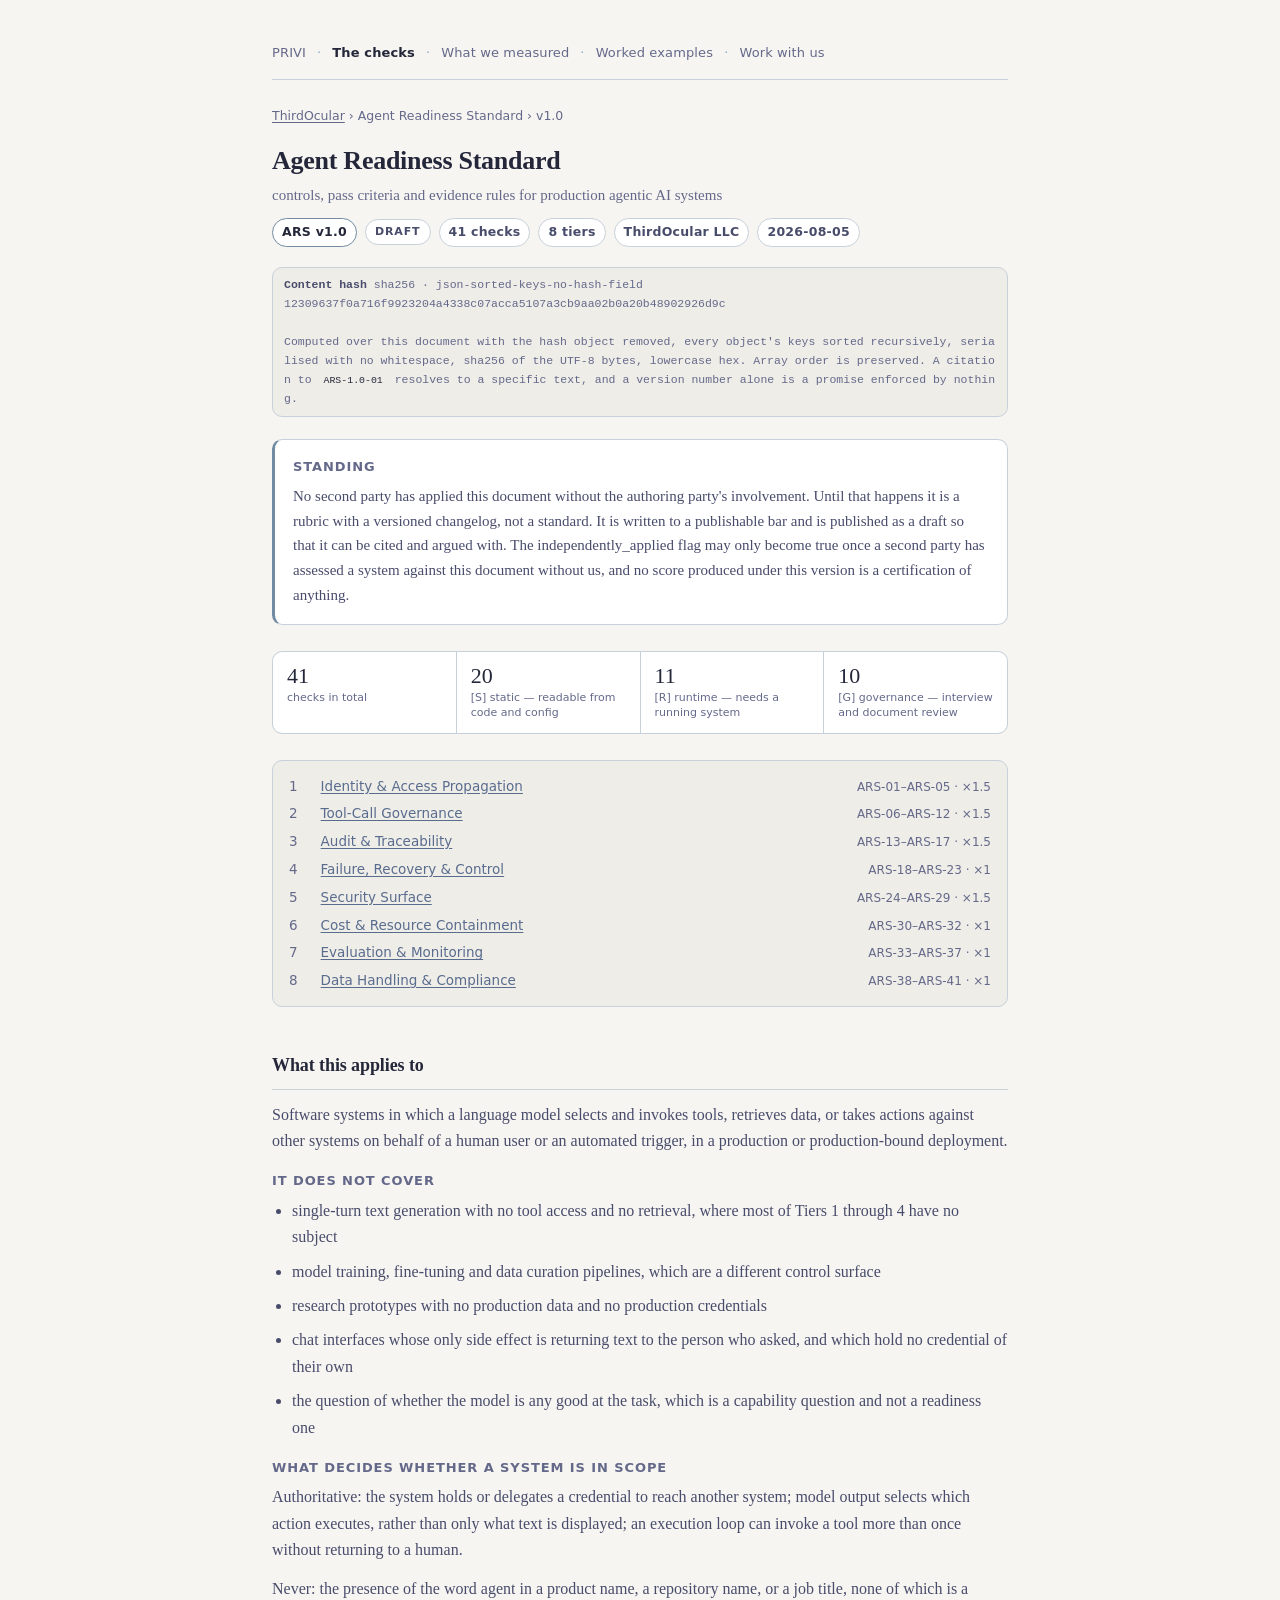
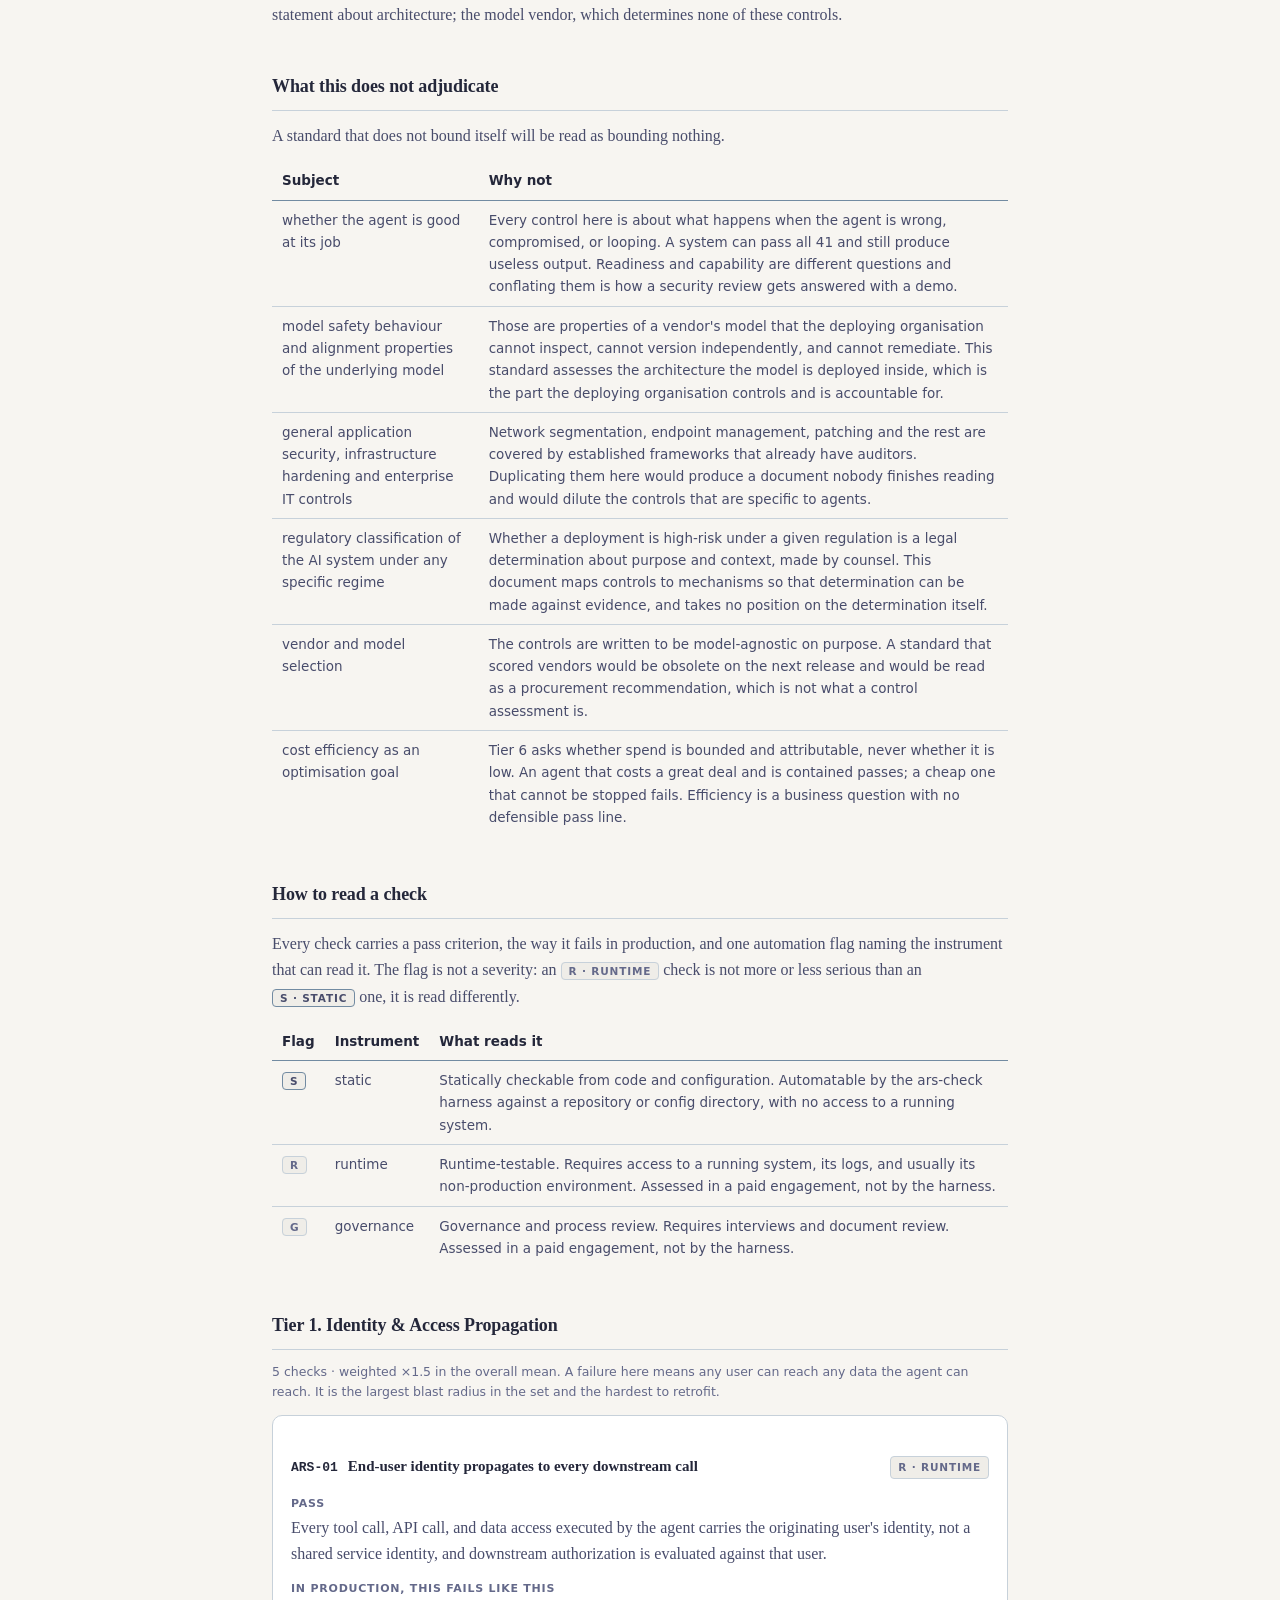
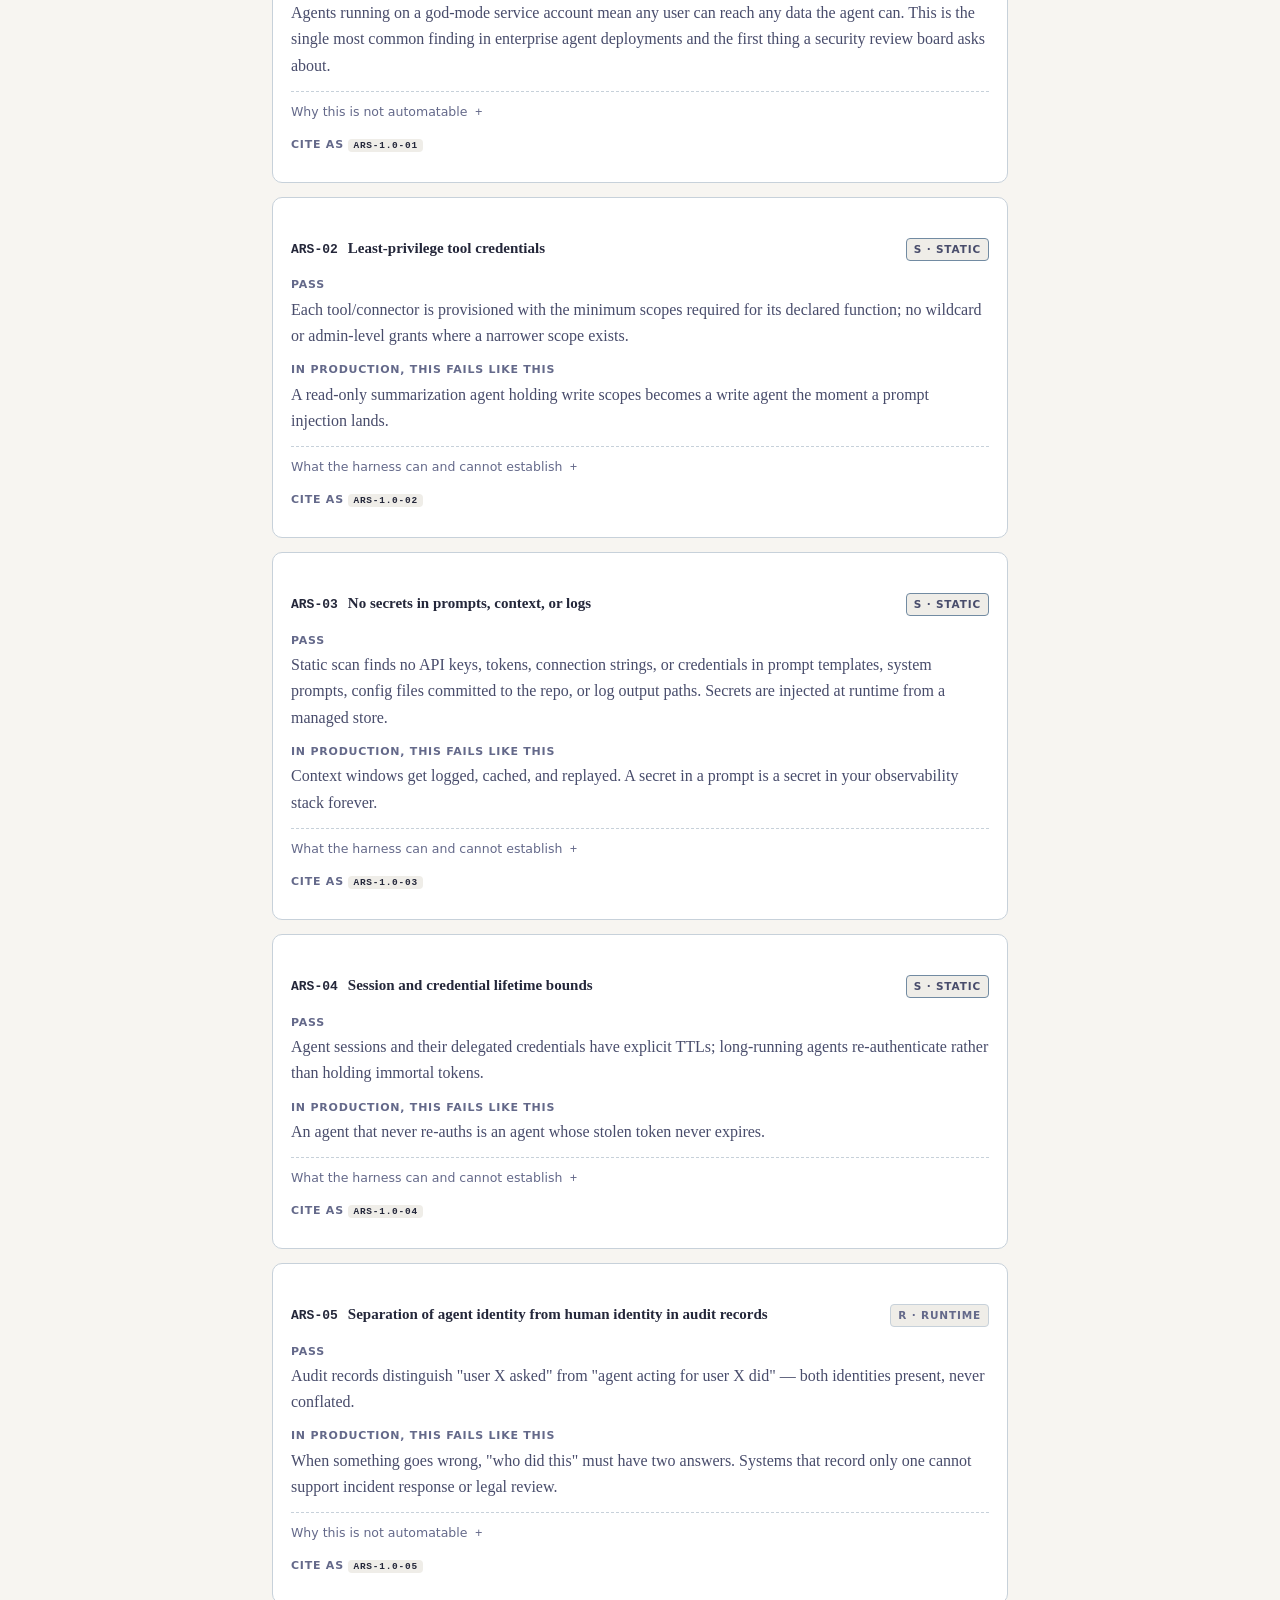
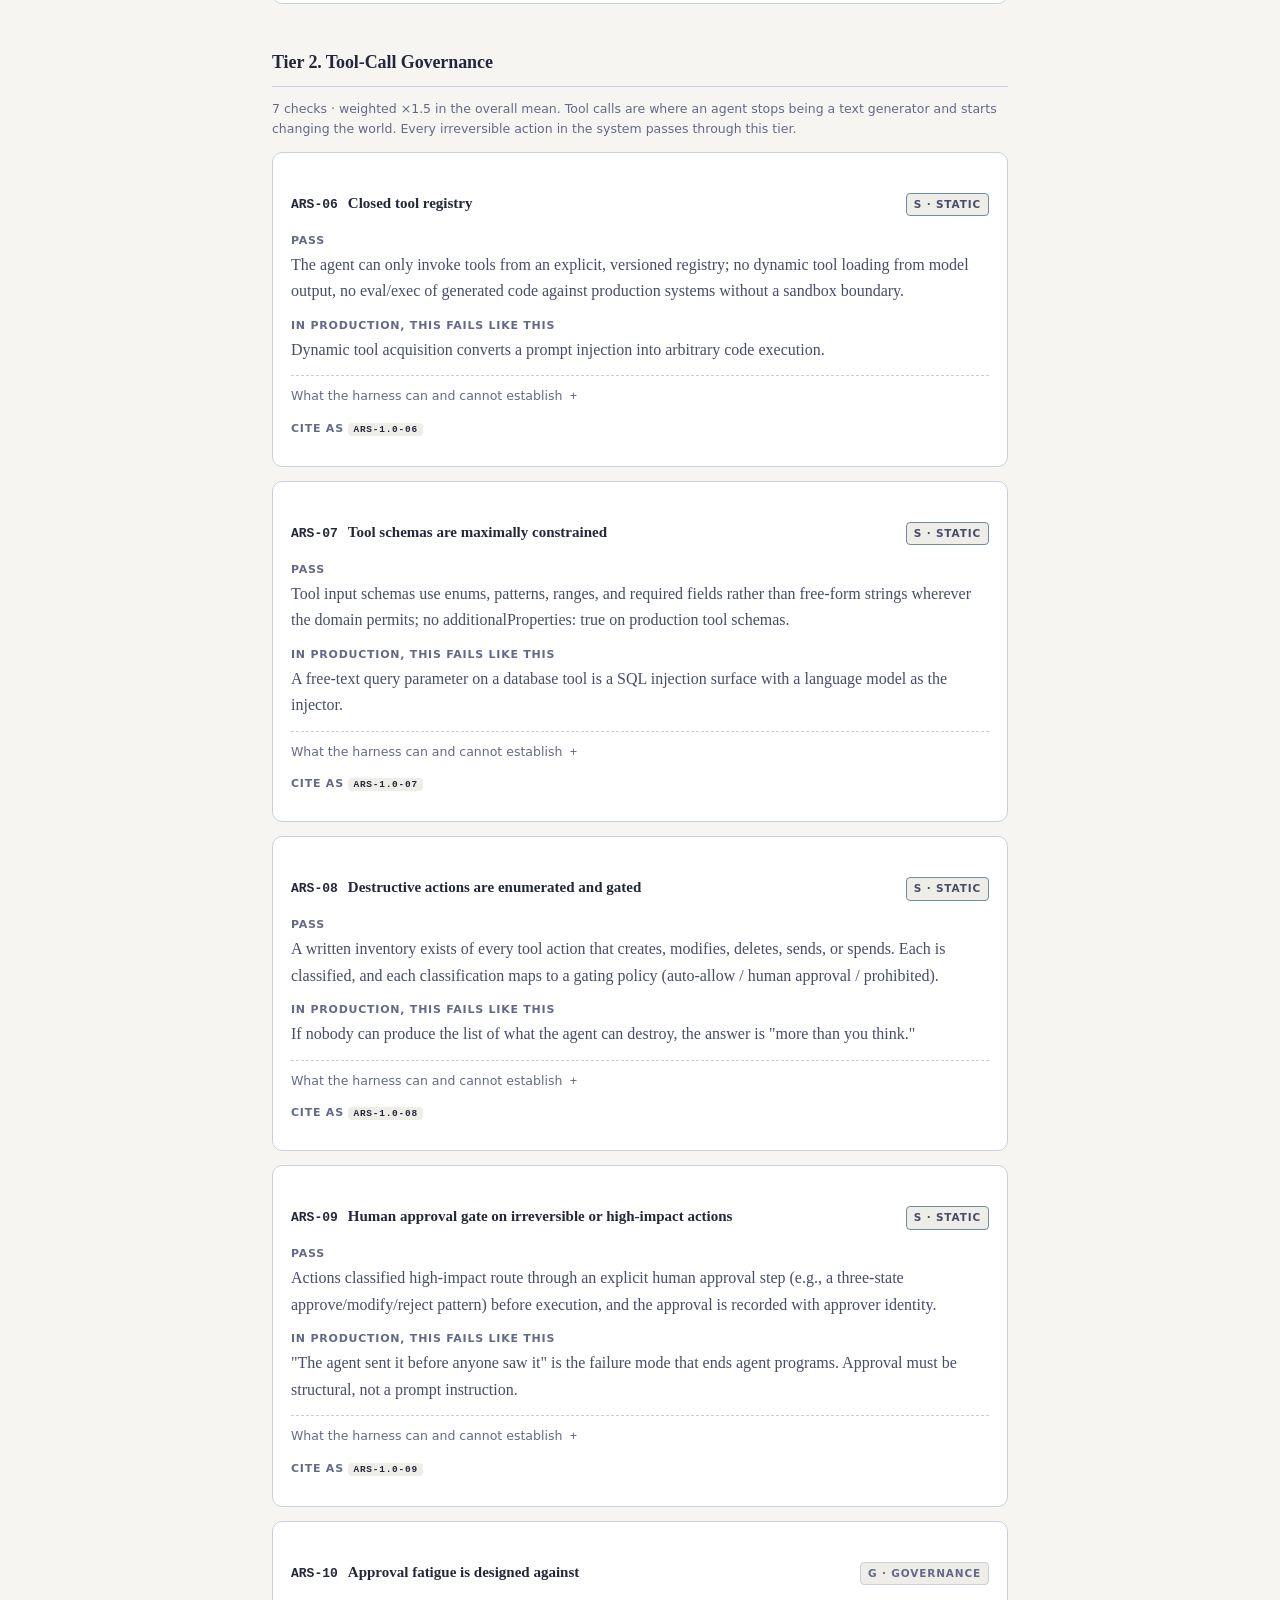
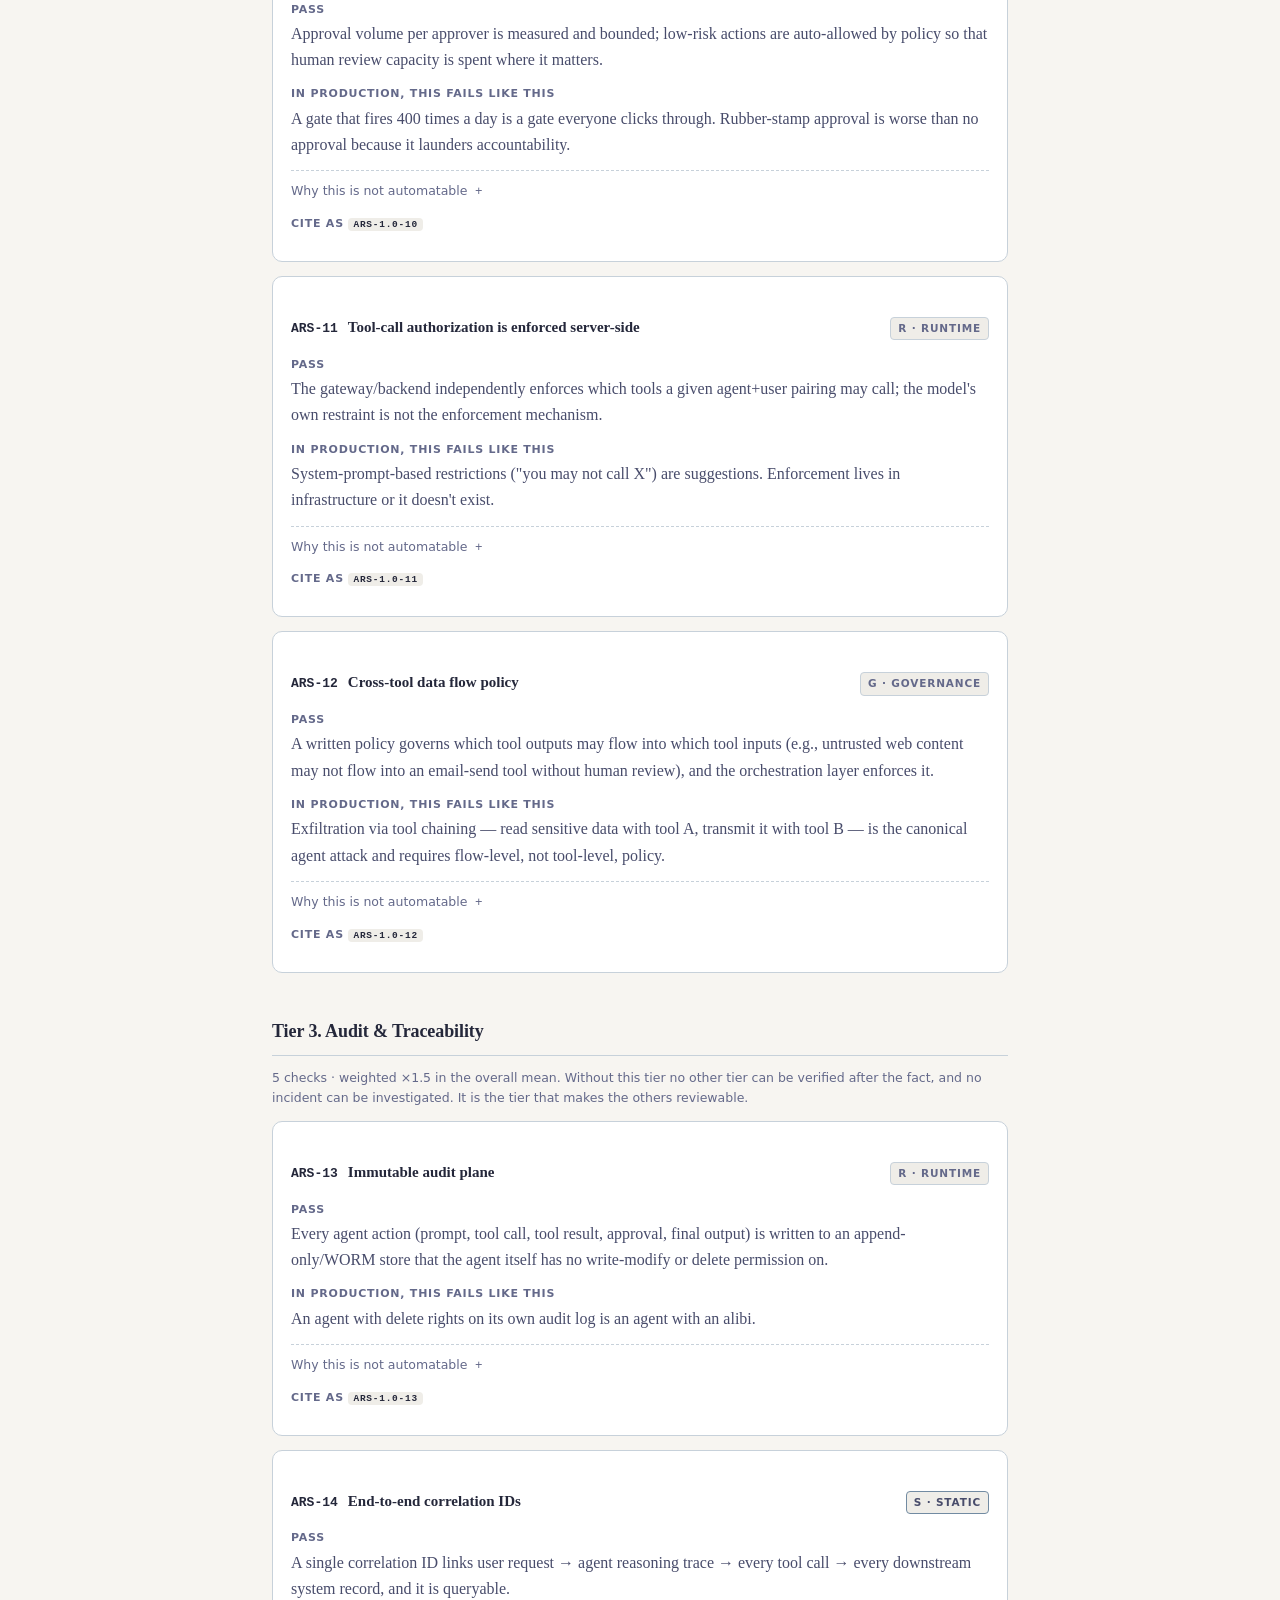
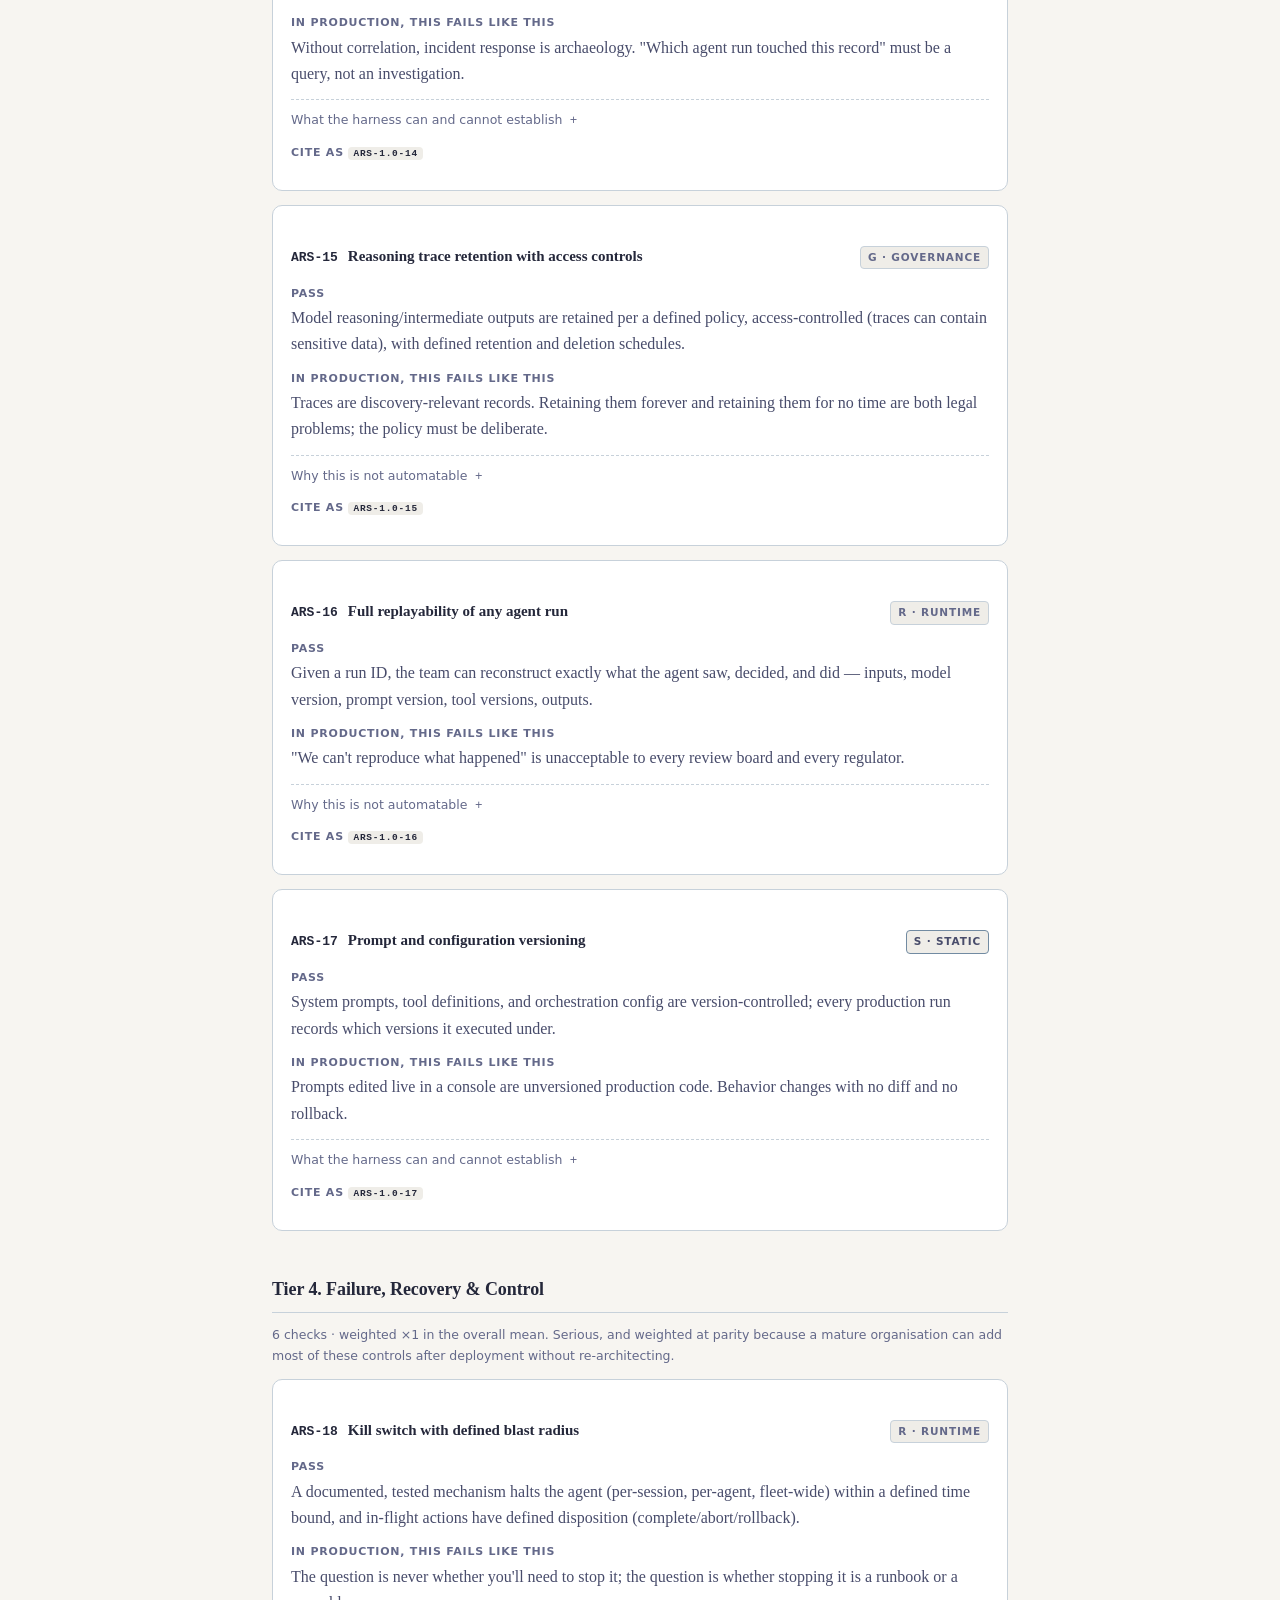
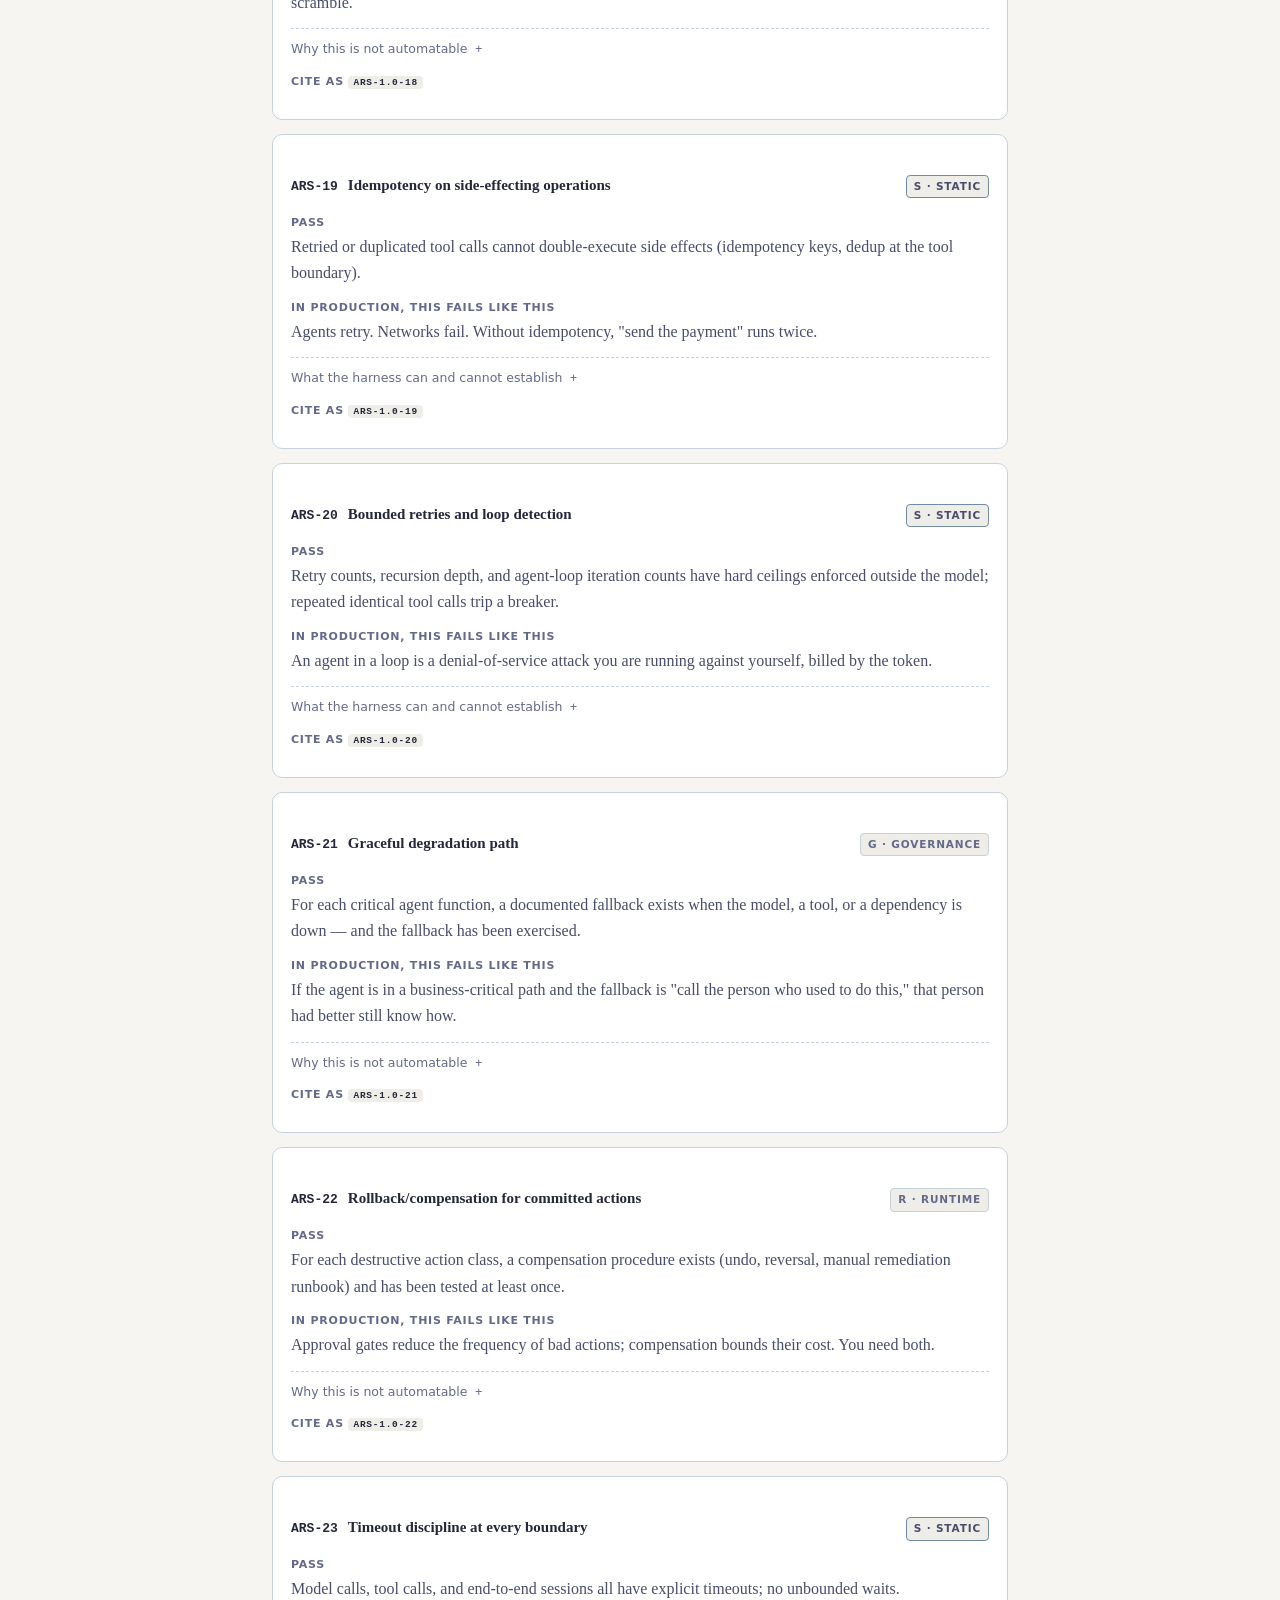
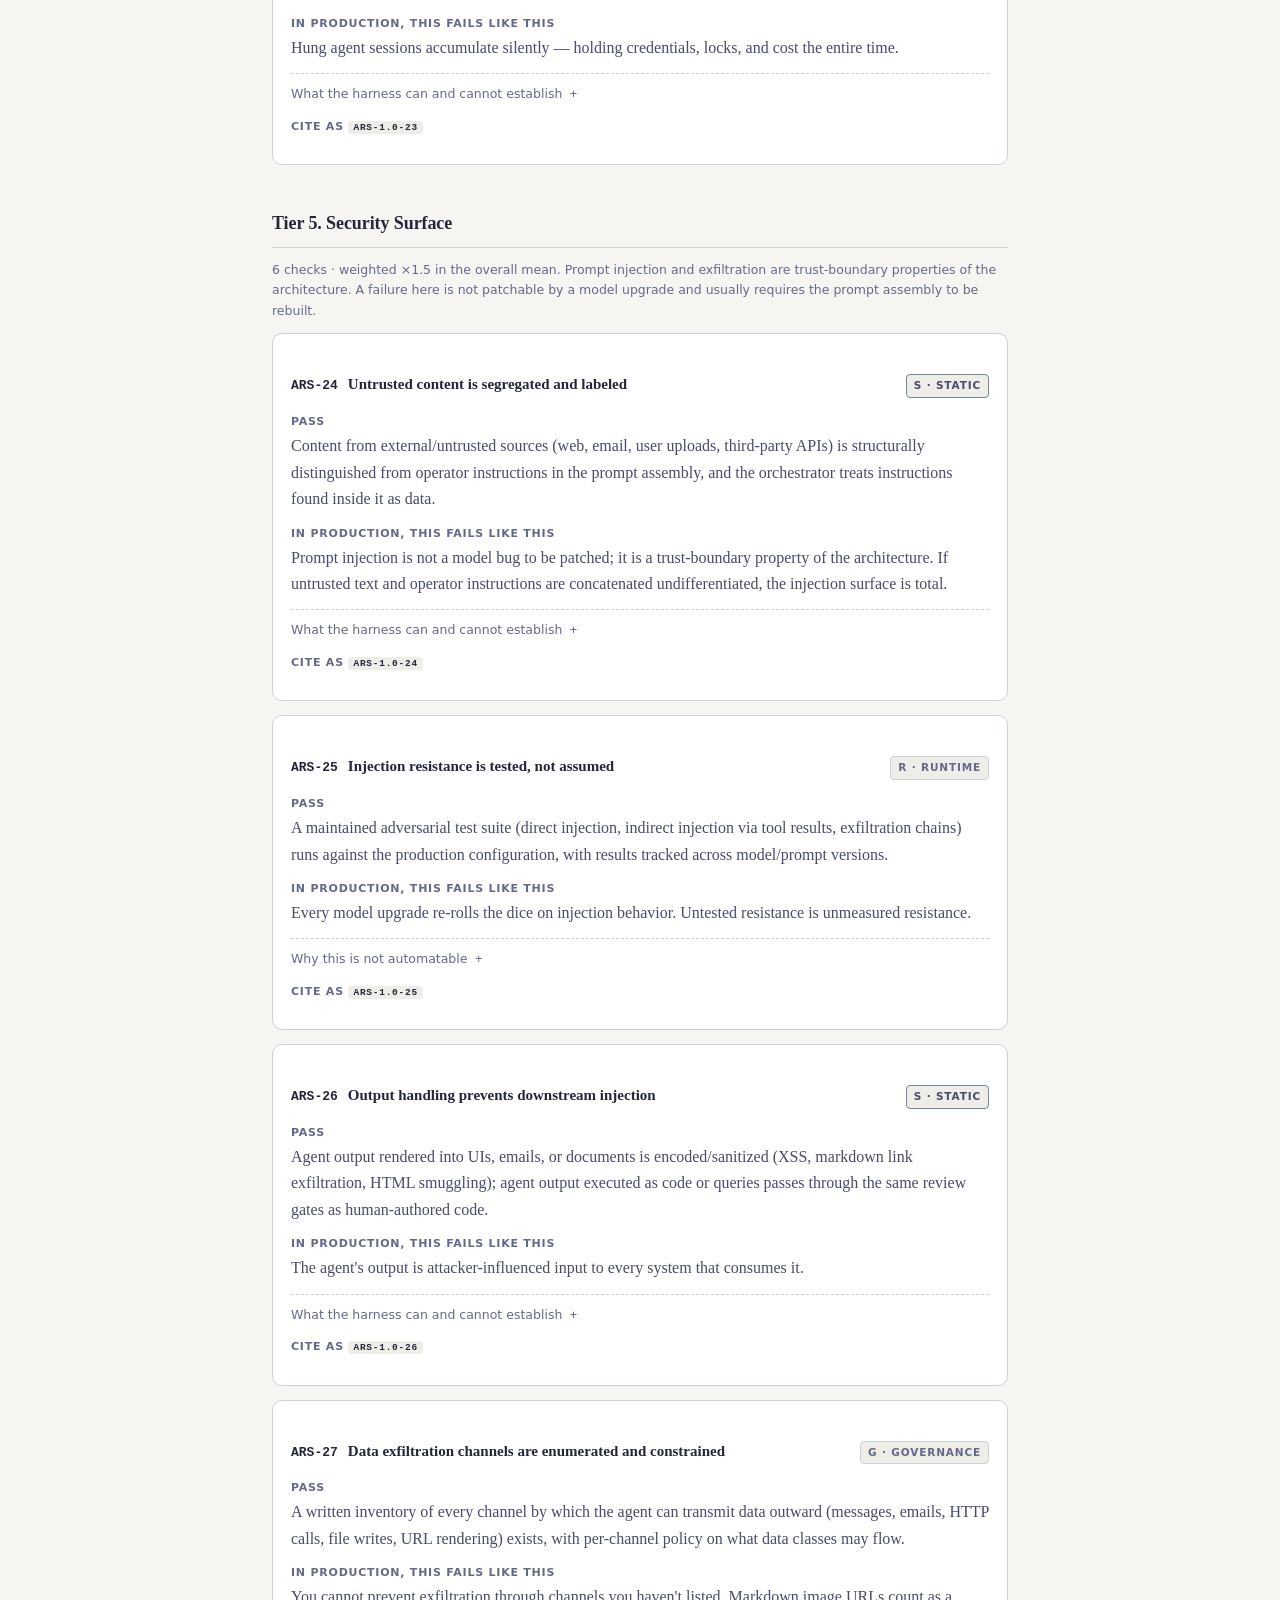
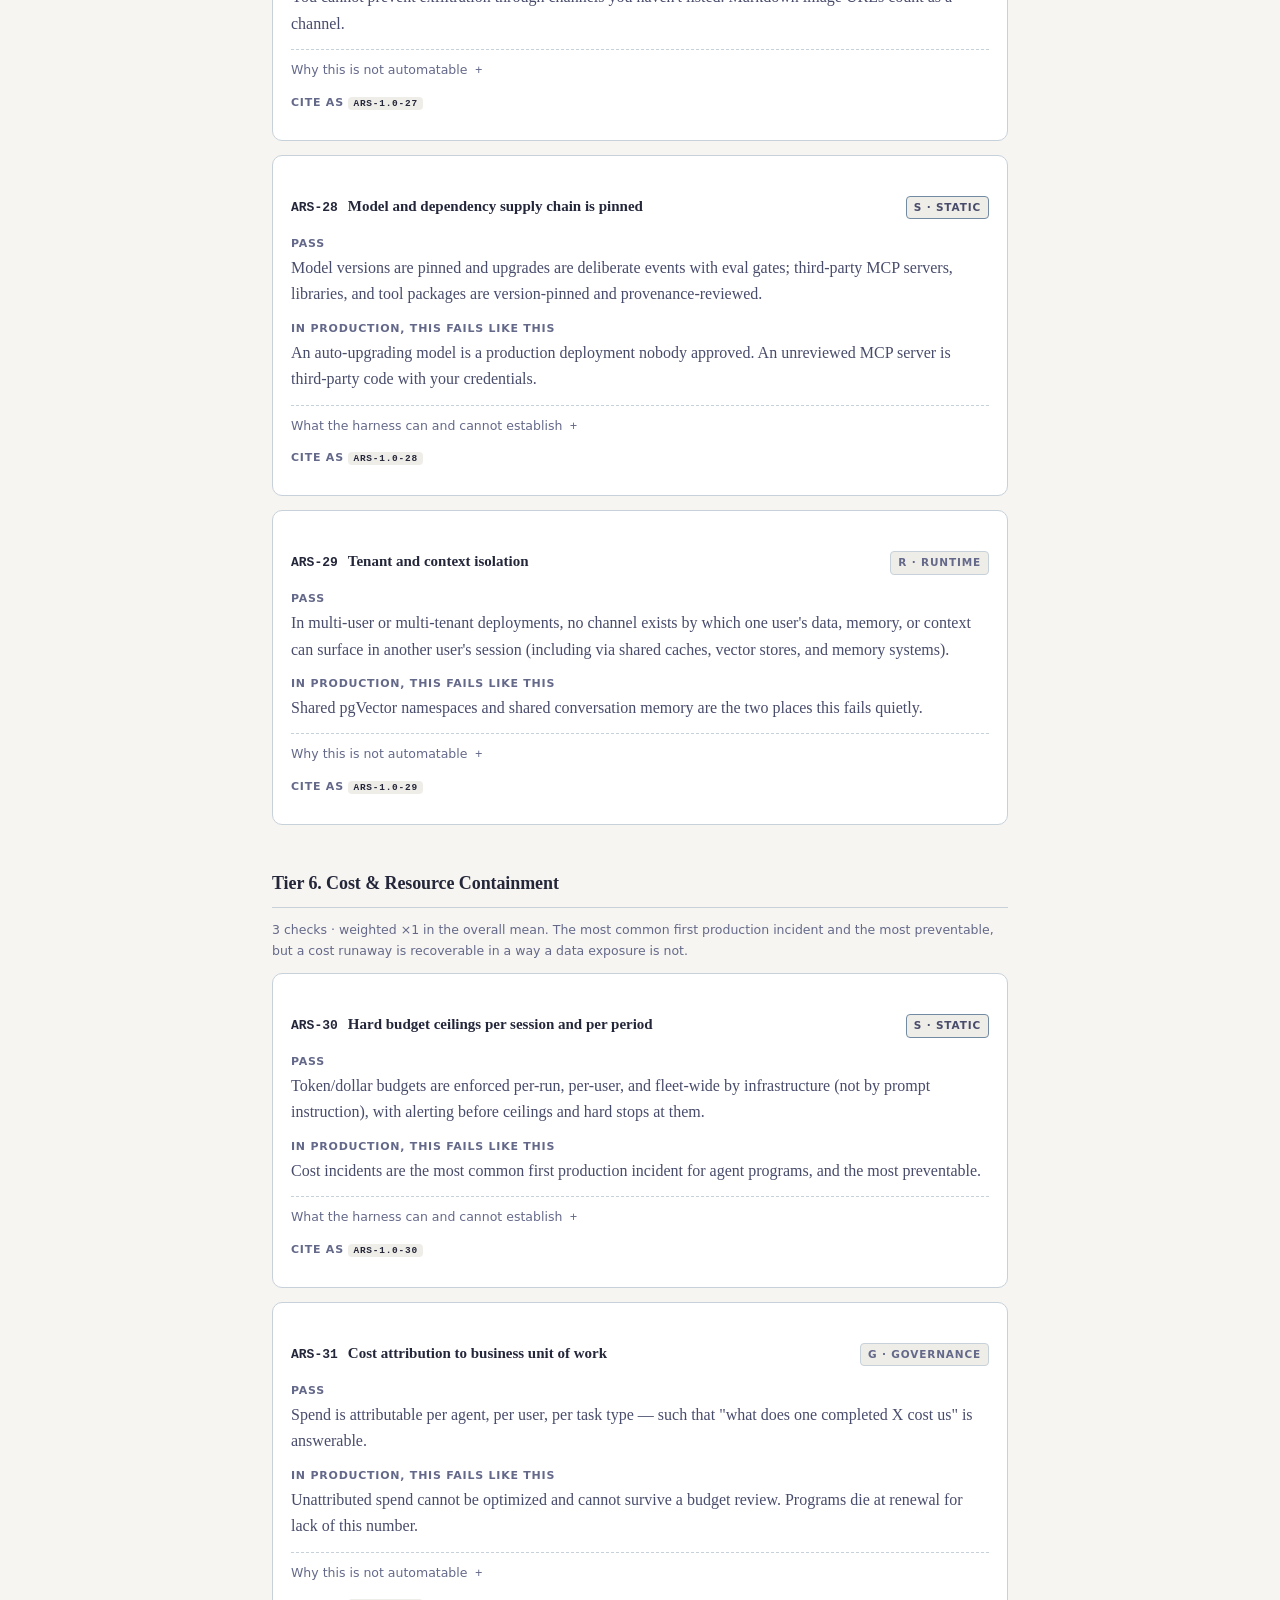
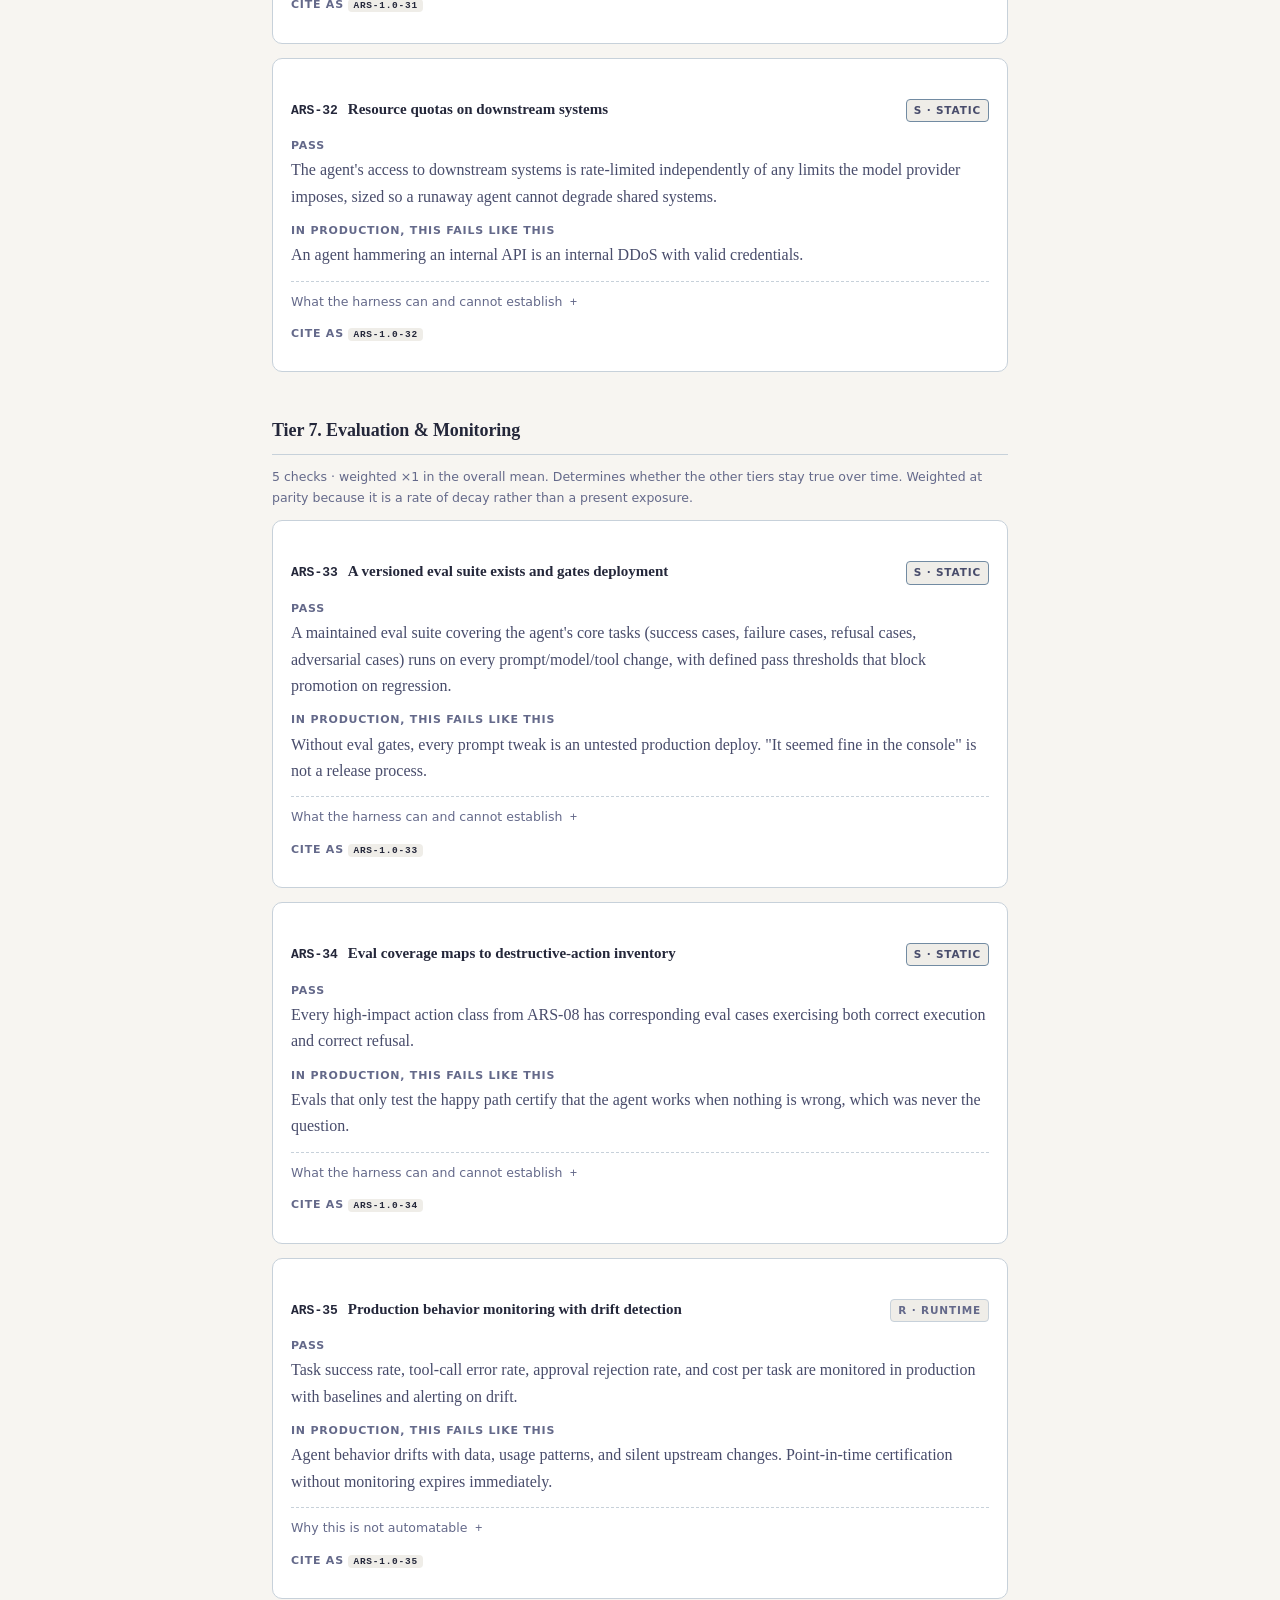
==== commit f19e583d: "Rewrite the site for a human reader; move /ars and /consulting The pages were written by an engineer" ====
--- a/ars/index.html
+++ b/ars/index.html
@@ -3,1718 +3,31 @@
 <head>
 <meta charset="utf-8">
 <meta name="viewport" content="width=device-width, initial-scale=1">
-<title>Agent Readiness Standard ARS v1.0 — ThirdOcular</title>
-<meta name="description" content="41 controls for production agentic AI systems, across 8 tiers. 20 are checkable from code and configuration; 21 require runtime or governance review.">
-<link rel="canonical" href="https://privi.thirdocular.com/ars">
-<meta property="og:title" content="Agent Readiness Standard ARS v1.0 — ThirdOcular">
-<meta property="og:description" content="41 controls for production agentic AI systems, across 8 tiers. 20 are checkable from code and configuration; 21 require runtime or governance review.">
+<title>Moved to /standard — ARS v1.0</title>
+<meta name="description" content="This page is now published at /standard/.">
+<link rel="canonical" href="https://privi.thirdocular.com/standard/">
+<meta property="og:title" content="Moved to /standard — ARS v1.0">
+<meta property="og:description" content="This page is now published at /standard/.">
 <meta property="og:type" content="article">
 <meta property="og:site_name" content="ThirdOcular">
-<meta property="og:url" content="https://privi.thirdocular.com/ars">
+<meta property="og:url" content="https://privi.thirdocular.com/standard/">
 <meta property="og:locale" content="en_US">
 <meta property="og:image" content="https://thirdocular.com/og.png">
 <meta property="og:image:alt" content="ThirdOcular">
 <meta name="twitter:card" content="summary_large_image">
-<meta name="twitter:title" content="Agent Readiness Standard ARS v1.0 — ThirdOcular">
-<meta name="twitter:description" content="41 controls for production agentic AI systems, across 8 tiers. 20 are checkable from code and configuration; 21 require runtime or governance review.">
+<meta name="twitter:title" content="Moved to /standard — ARS v1.0">
+<meta name="twitter:description" content="This page is now published at /standard/.">
 <meta name="twitter:image" content="https://thirdocular.com/og.png">
 <link rel="stylesheet" href="../ars-assets/ars.css">
+<meta http-equiv="refresh" content="0; url=../standard/">
+<meta name="robots" content="noindex, follow">
 </head>
 <body>
 <main class="std-page">
-<header class="std-crumb no-print">
-  <a href="../">ThirdOcular</a> &rsaquo; Agent Readiness Standard &rsaquo; v1.0
-</header>
-
 <div class="std-doc">
-<h1>Agent Readiness Standard</h1>
-<p class="std-subtitle">controls, pass criteria and evidence rules for production agentic AI systems</p>
-
-<div class="std-meta">
-  <span class="badge badge-version">ARS v1.0</span>
-  <span class="badge badge-status">draft</span>
-  <span class="badge">41 checks</span>
-  <span class="badge">8 tiers</span>
-  <span class="badge">ThirdOcular LLC</span>
-  <span class="badge">2026-08-05</span>
-</div>
-
-<div class="std-hash">
-  <b>Content hash</b> sha256 &middot; json-sorted-keys-no-hash-field<br>
-  12309637f0a716f9923204a4338c07acca5107a3cb9aa02b0a20b48902926d9c
-  <br><br>
-  Computed over this document with the hash object removed, every object's keys sorted
-  recursively, serialised with no whitespace, sha256 of the UTF-8 bytes, lowercase hex.
-  Array order is preserved. A citation to <code>ARS-1.0-01</code>
-  resolves to a specific text, and a version number alone is a promise enforced by nothing.
-</div>
-
-<section class="std-posture">
-  <h4>Standing</h4>
-  <p>No second party has applied this document without the authoring party&#39;s involvement. Until that happens it is a rubric with a versioned changelog, not a standard. It is written to a publishable bar and is published as a draft so that it can be cited and argued with. The independently_applied flag may only become true once a second party has assessed a system against this document without us, and no score produced under this version is a certification of anything.</p>
-</section>
-<div class="std-counts">
-  <div class="std-count">
-    <div class="std-count-v">41</div>
-    <div class="std-count-k">checks in total</div>
-  </div>
-  <div class="std-count">
-    <div class="std-count-v">20</div>
-    <div class="std-count-k">[S] static &mdash; readable from code and config</div>
-  </div>
-  <div class="std-count">
-    <div class="std-count-v">11</div>
-    <div class="std-count-k">[R] runtime &mdash; needs a running system</div>
-  </div>
-  <div class="std-count">
-    <div class="std-count-v">10</div>
-    <div class="std-count-k">[G] governance &mdash; interview and document review</div>
-  </div>
-</div>
-<nav class="std-nav no-print" aria-label="Tiers">
-  <ol>
-    <li>
-      <span class="std-nav-n">1</span>
-      <a href="#tier-1">Identity &amp; Access Propagation</a>
-      <span class="std-nav-range">ARS-01&ndash;ARS-05 &middot; &times;1.5</span>
-    </li>
-    <li>
-      <span class="std-nav-n">2</span>
-      <a href="#tier-2">Tool-Call Governance</a>
-      <span class="std-nav-range">ARS-06&ndash;ARS-12 &middot; &times;1.5</span>
-    </li>
-    <li>
-      <span class="std-nav-n">3</span>
-      <a href="#tier-3">Audit &amp; Traceability</a>
-      <span class="std-nav-range">ARS-13&ndash;ARS-17 &middot; &times;1.5</span>
-    </li>
-    <li>
-      <span class="std-nav-n">4</span>
-      <a href="#tier-4">Failure, Recovery &amp; Control</a>
-      <span class="std-nav-range">ARS-18&ndash;ARS-23 &middot; &times;1</span>
-    </li>
-    <li>
-      <span class="std-nav-n">5</span>
-      <a href="#tier-5">Security Surface</a>
-      <span class="std-nav-range">ARS-24&ndash;ARS-29 &middot; &times;1.5</span>
-    </li>
-    <li>
-      <span class="std-nav-n">6</span>
-      <a href="#tier-6">Cost &amp; Resource Containment</a>
-      <span class="std-nav-range">ARS-30&ndash;ARS-32 &middot; &times;1</span>
-    </li>
-    <li>
-      <span class="std-nav-n">7</span>
-      <a href="#tier-7">Evaluation &amp; Monitoring</a>
-      <span class="std-nav-range">ARS-33&ndash;ARS-37 &middot; &times;1</span>
-    </li>
-    <li>
-      <span class="std-nav-n">8</span>
-      <a href="#tier-8">Data Handling &amp; Compliance</a>
-      <span class="std-nav-range">ARS-38&ndash;ARS-41 &middot; &times;1</span>
-    </li>
-  </ol>
-</nav>
-<h2 id="applicability">What this applies to</h2>
-<p>Software systems in which a language model selects and invokes tools, retrieves data, or takes actions against other systems on behalf of a human user or an automated trigger, in a production or production-bound deployment.</p>
-<h4>It does not cover</h4>
-<ul>
-  <li>single-turn text generation with no tool access and no retrieval, where most of Tiers 1 through 4 have no subject</li>
-  <li>model training, fine-tuning and data curation pipelines, which are a different control surface</li>
-  <li>research prototypes with no production data and no production credentials</li>
-  <li>chat interfaces whose only side effect is returning text to the person who asked, and which hold no credential of their own</li>
-  <li>the question of whether the model is any good at the task, which is a capability question and not a readiness one</li>
-</ul>
-<h4>What decides whether a system is in scope</h4>
-<p>Authoritative: the system holds or delegates a credential to reach another system; model output selects which action executes, rather than only what text is displayed; an execution loop can invoke a tool more than once without returning to a human.</p>
-<p>Never: the presence of the word agent in a product name, a repository name, or a job title, none of which is a statement about architecture; the model vendor, which determines none of these controls.</p>
-
-<h2 id="out-of-scope">What this does not adjudicate</h2>
-<p>A standard that does not bound itself will be read as bounding nothing.</p>
-<div class="std-table-wrap">
-<table>
-<thead><tr><th>Subject</th><th>Why not</th></tr></thead>
-<tbody>
-<tr><td>whether the agent is good at its job</td><td>Every control here is about what happens when the agent is wrong, compromised, or looping. A system can pass all 41 and still produce useless output. Readiness and capability are different questions and conflating them is how a security review gets answered with a demo.</td></tr>
-<tr><td>model safety behaviour and alignment properties of the underlying model</td><td>Those are properties of a vendor&#39;s model that the deploying organisation cannot inspect, cannot version independently, and cannot remediate. This standard assesses the architecture the model is deployed inside, which is the part the deploying organisation controls and is accountable for.</td></tr>
-<tr><td>general application security, infrastructure hardening and enterprise IT controls</td><td>Network segmentation, endpoint management, patching and the rest are covered by established frameworks that already have auditors. Duplicating them here would produce a document nobody finishes reading and would dilute the controls that are specific to agents.</td></tr>
-<tr><td>regulatory classification of the AI system under any specific regime</td><td>Whether a deployment is high-risk under a given regulation is a legal determination about purpose and context, made by counsel. This document maps controls to mechanisms so that determination can be made against evidence, and takes no position on the determination itself.</td></tr>
-<tr><td>vendor and model selection</td><td>The controls are written to be model-agnostic on purpose. A standard that scored vendors would be obsolete on the next release and would be read as a procurement recommendation, which is not what a control assessment is.</td></tr>
-<tr><td>cost efficiency as an optimisation goal</td><td>Tier 6 asks whether spend is bounded and attributable, never whether it is low. An agent that costs a great deal and is contained passes; a cheap one that cannot be stopped fails. Efficiency is a business question with no defensible pass line.</td></tr>
-</tbody>
-</table>
-</div>
-<h2 id="how-to-read">How to read a check</h2>
-<p>
-  Every check carries a pass criterion, the way it fails in production, and one automation
-  flag naming the instrument that can read it. The flag is not a severity: an
-  <span class="flag">R &middot; runtime</span> check is not more or less serious than an
-  <span class="flag flag-S">S &middot; static</span> one, it is read differently.
-</p>
-<div class="std-table-wrap">
-<table>
-<thead><tr><th>Flag</th><th>Instrument</th><th>What reads it</th></tr></thead>
-<tbody>
-<tr><td><span class="flag flag-S">S</span></td><td>static</td><td>Statically checkable from code and configuration. Automatable by the ars-check harness against a repository or config directory, with no access to a running system.</td></tr>
-<tr><td><span class="flag flag-R">R</span></td><td>runtime</td><td>Runtime-testable. Requires access to a running system, its logs, and usually its non-production environment. Assessed in a paid engagement, not by the harness.</td></tr>
-<tr><td><span class="flag flag-G">G</span></td><td>governance</td><td>Governance and process review. Requires interviews and document review. Assessed in a paid engagement, not by the harness.</td></tr>
-</tbody>
-</table>
-</div>
-<section class="std-tier" id="tier-1">
-<h2>Tier 1. Identity &amp; Access Propagation</h2>
-<p class="std-tier-weight">
-  5 checks &middot; weighted &times;1.5 in the overall mean.
-  A failure here means any user can reach any data the agent can reach. It is the largest blast radius in the set and the hardest to retrofit.
-</p>
-<article class="std-entry" id="ARS-01">
-  <div class="std-entry-head">
-    <span class="std-entry-id"><a href="#ARS-01">ARS-01</a></span>
-    <h3 class="std-entry-title">End-user identity propagates to every downstream call</h3>
-    <span class="flag flag-R" title="Runtime-testable. Requires access to a running system, its logs, and usually its non-production environment. Assessed in a paid engagement, not by the harness.">R &middot; runtime</span>
-  </div>
-  <div class="std-field">
-  <div class="std-field-k">Pass</div>
-  <p class="std-field-v">Every tool call, API call, and data access executed by the agent carries the originating user&#39;s identity, not a shared service identity, and downstream authorization is evaluated against that user.</p>
-</div>
-  <div class="std-field std-field-fail">
-  <div class="std-field-k">In production, this fails like this</div>
-  <p class="std-field-v">Agents running on a god-mode service account mean any user can reach any data the agent can. This is the single most common finding in enterprise agent deployments and the first thing a security review board asks about.</p>
-</div>
-  <details class="std-static">
-  <summary>Why this is not automatable</summary>
-  <div class="std-ceiling">Runtime-testable. Requires access to a running system, its logs, and usually its non-production environment. Assessed in a paid engagement, not by the harness.</div>
-</details>
-  <p class="std-field-k" style="margin-top:12px">Cite as <code>ARS-1.0-01</code></p>
-</article>
-<article class="std-entry" id="ARS-02">
-  <div class="std-entry-head">
-    <span class="std-entry-id"><a href="#ARS-02">ARS-02</a></span>
-    <h3 class="std-entry-title">Least-privilege tool credentials</h3>
-    <span class="flag flag-S" title="Statically checkable from code and configuration. Automatable by the ars-check harness against a repository or config directory, with no access to a running system.">S &middot; static</span>
-  </div>
-  <div class="std-field">
-  <div class="std-field-k">Pass</div>
-  <p class="std-field-v">Each tool/connector is provisioned with the minimum scopes required for its declared function; no wildcard or admin-level grants where a narrower scope exists.</p>
-</div>
-  <div class="std-field std-field-fail">
-  <div class="std-field-k">In production, this fails like this</div>
-  <p class="std-field-v">A read-only summarization agent holding write scopes becomes a write agent the moment a prompt injection lands.</p>
-</div>
-  <details class="std-static">
-  <summary>What the harness can and cannot establish</summary>
-  <div class="std-ceiling">
-    <b>Static ceiling: 1 of 2.</b>
-    A wildcard or admin scope is conclusive evidence of failure. Its absence is not evidence of least privilege, because minimality is a judgement about what the tool actually needs and static analysis does not know that.
-  </div>
-  <div class="std-field">
-  <div class="std-field-k">A pass means</div>
-  <p class="std-field-v">A pass means no wildcard or administrative grant was found in the scope declarations that were read. It does not mean the scopes are minimal for the function, which requires knowing the function.</p>
-</div>
-  <div class="std-field">
-    <div class="std-field-k">Signals</div>
-    <ul class="std-signals">
-      <li>wildcard scope literals in connector and OAuth configuration</li>
-      <li>administrative role names bound to agent service principals</li>
-      <li>a single credential shared across tools with materially different functions</li>
-      <li>declared scopes absent entirely, which is scored as no mechanism rather than as narrow</li>
-    </ul>
-  </div>
-</details>
-  <p class="std-field-k" style="margin-top:12px">Cite as <code>ARS-1.0-02</code></p>
-</article>
-<article class="std-entry" id="ARS-03">
-  <div class="std-entry-head">
-    <span class="std-entry-id"><a href="#ARS-03">ARS-03</a></span>
-    <h3 class="std-entry-title">No secrets in prompts, context, or logs</h3>
-    <span class="flag flag-S" title="Statically checkable from code and configuration. Automatable by the ars-check harness against a repository or config directory, with no access to a running system.">S &middot; static</span>
-  </div>
-  <div class="std-field">
-  <div class="std-field-k">Pass</div>
-  <p class="std-field-v">Static scan finds no API keys, tokens, connection strings, or credentials in prompt templates, system prompts, config files committed to the repo, or log output paths. Secrets are injected at runtime from a managed store.</p>
-</div>
-  <div class="std-field std-field-fail">
-  <div class="std-field-k">In production, this fails like this</div>
-  <p class="std-field-v">Context windows get logged, cached, and replayed. A secret in a prompt is a secret in your observability stack forever.</p>
-</div>
-  <details class="std-static">
-  <summary>What the harness can and cannot establish</summary>
-  <div class="std-ceiling">
-    <b>Static ceiling: 2 of 2.</b>
-    Secret scanning is a static discipline and this criterion is written as a static scan. A found credential settles the check at 0; a clean scan combined with a managed-store reference is the evidence the criterion asks for.
-  </div>
-  <div class="std-field">
-  <div class="std-field-k">A pass means</div>
-  <p class="std-field-v">A pass means no credential literal was found in the files that were read, and a managed secret store is referenced. It says nothing about files outside the scanned tree, about history, or about secrets that entered at runtime.</p>
-</div>
-  <div class="std-field">
-    <div class="std-field-k">Signals</div>
-    <ul class="std-signals">
-      <li>high-entropy string literals and known credential prefixes in prompt templates and config</li>
-      <li>connection strings with embedded passwords</li>
-      <li>credential literals inside files whose contents are assembled into a prompt</li>
-      <li>a reference to a managed secret store or runtime secret injection, required for a 2</li>
-      <li>log configuration that writes full prompt or context payloads to a persistent sink</li>
-    </ul>
-  </div>
-</details>
-  <p class="std-field-k" style="margin-top:12px">Cite as <code>ARS-1.0-03</code></p>
-</article>
-<article class="std-entry" id="ARS-04">
-  <div class="std-entry-head">
-    <span class="std-entry-id"><a href="#ARS-04">ARS-04</a></span>
-    <h3 class="std-entry-title">Session and credential lifetime bounds</h3>
-    <span class="flag flag-S" title="Statically checkable from code and configuration. Automatable by the ars-check harness against a repository or config directory, with no access to a running system.">S &middot; static</span>
-  </div>
-  <div class="std-field">
-  <div class="std-field-k">Pass</div>
-  <p class="std-field-v">Agent sessions and their delegated credentials have explicit TTLs; long-running agents re-authenticate rather than holding immortal tokens.</p>
-</div>
-  <div class="std-field std-field-fail">
-  <div class="std-field-k">In production, this fails like this</div>
-  <p class="std-field-v">An agent that never re-auths is an agent whose stolen token never expires.</p>
-</div>
-  <details class="std-static">
-  <summary>What the harness can and cannot establish</summary>
-  <div class="std-ceiling">
-    <b>Static ceiling: 1 of 2.</b>
-    A TTL constant in configuration is a declaration. Whether the runtime honours it, and whether a long-lived process actually re-authenticates rather than caching a token past its stated life, are runtime facts.
-  </div>
-  <div class="std-field">
-  <div class="std-field-k">A pass means</div>
-  <p class="std-field-v">A pass means an explicit lifetime bound was found in configuration. It does not mean the bound is enforced, that expiry is honoured, or that re-authentication succeeds.</p>
-</div>
-  <div class="std-field">
-    <div class="std-field-k">Signals</div>
-    <ul class="std-signals">
-      <li>explicit TTL, expiry or max-age settings on session and token configuration</li>
-      <li>a refresh or re-authentication path in the agent loop</li>
-      <li>non-expiring credential types such as static personal access tokens bound to the agent</li>
-      <li>session objects created with no lifetime setting at all</li>
-    </ul>
-  </div>
-</details>
-  <p class="std-field-k" style="margin-top:12px">Cite as <code>ARS-1.0-04</code></p>
-</article>
-<article class="std-entry" id="ARS-05">
-  <div class="std-entry-head">
-    <span class="std-entry-id"><a href="#ARS-05">ARS-05</a></span>
-    <h3 class="std-entry-title">Separation of agent identity from human identity in audit records</h3>
-    <span class="flag flag-R" title="Runtime-testable. Requires access to a running system, its logs, and usually its non-production environment. Assessed in a paid engagement, not by the harness.">R &middot; runtime</span>
-  </div>
-  <div class="std-field">
-  <div class="std-field-k">Pass</div>
-  <p class="std-field-v">Audit records distinguish &quot;user X asked&quot; from &quot;agent acting for user X did&quot; — both identities present, never conflated.</p>
-</div>
-  <div class="std-field std-field-fail">
-  <div class="std-field-k">In production, this fails like this</div>
-  <p class="std-field-v">When something goes wrong, &quot;who did this&quot; must have two answers. Systems that record only one cannot support incident response or legal review.</p>
-</div>
-  <details class="std-static">
-  <summary>Why this is not automatable</summary>
-  <div class="std-ceiling">Runtime-testable. Requires access to a running system, its logs, and usually its non-production environment. Assessed in a paid engagement, not by the harness.</div>
-</details>
-  <p class="std-field-k" style="margin-top:12px">Cite as <code>ARS-1.0-05</code></p>
-</article>
-</section>
-<section class="std-tier" id="tier-2">
-<h2>Tier 2. Tool-Call Governance</h2>
-<p class="std-tier-weight">
-  7 checks &middot; weighted &times;1.5 in the overall mean.
-  Tool calls are where an agent stops being a text generator and starts changing the world. Every irreversible action in the system passes through this tier.
-</p>
-<article class="std-entry" id="ARS-06">
-  <div class="std-entry-head">
-    <span class="std-entry-id"><a href="#ARS-06">ARS-06</a></span>
-    <h3 class="std-entry-title">Closed tool registry</h3>
-    <span class="flag flag-S" title="Statically checkable from code and configuration. Automatable by the ars-check harness against a repository or config directory, with no access to a running system.">S &middot; static</span>
-  </div>
-  <div class="std-field">
-  <div class="std-field-k">Pass</div>
-  <p class="std-field-v">The agent can only invoke tools from an explicit, versioned registry; no dynamic tool loading from model output, no eval/exec of generated code against production systems without a sandbox boundary.</p>
-</div>
-  <div class="std-field std-field-fail">
-  <div class="std-field-k">In production, this fails like this</div>
-  <p class="std-field-v">Dynamic tool acquisition converts a prompt injection into arbitrary code execution.</p>
-</div>
-  <details class="std-static">
-  <summary>What the harness can and cannot establish</summary>
-  <div class="std-ceiling">
-    <b>Static ceiling: 1 of 2.</b>
-    A registry file proves a registry exists. Only runtime can establish that a tool name outside it is refused rather than resolved by a fallback path, and the fallback is exactly where this control fails.
-  </div>
-  <div class="std-field">
-  <div class="std-field-k">A pass means</div>
-  <p class="std-field-v">A pass means an explicit tool registry was found and no dynamic-execution sink reachable from model output was found in the scanned tree. It does not establish that the dispatcher refuses a tool name absent from the registry.</p>
-</div>
-  <div class="std-field">
-    <div class="std-field-k">Signals</div>
-    <ul class="std-signals">
-      <li>an explicit, enumerable tool registry or manifest, versioned</li>
-      <li>eval, exec, Function constructor, or dynamic import applied to model output</li>
-      <li>shell invocation constructed from model output without an argument allowlist</li>
-      <li>tool resolution by string lookup against an open namespace rather than a closed map</li>
-      <li>a sandbox boundary declared around any code-execution tool</li>
-    </ul>
-  </div>
-</details>
-  <p class="std-field-k" style="margin-top:12px">Cite as <code>ARS-1.0-06</code></p>
-</article>
-<article class="std-entry" id="ARS-07">
-  <div class="std-entry-head">
-    <span class="std-entry-id"><a href="#ARS-07">ARS-07</a></span>
-    <h3 class="std-entry-title">Tool schemas are maximally constrained</h3>
-    <span class="flag flag-S" title="Statically checkable from code and configuration. Automatable by the ars-check harness against a repository or config directory, with no access to a running system.">S &middot; static</span>
-  </div>
-  <div class="std-field">
-  <div class="std-field-k">Pass</div>
-  <p class="std-field-v">Tool input schemas use enums, patterns, ranges, and required fields rather than free-form strings wherever the domain permits; no additionalProperties: true on production tool schemas.</p>
-</div>
-  <div class="std-field std-field-fail">
-  <div class="std-field-k">In production, this fails like this</div>
-  <p class="std-field-v">A free-text query parameter on a database tool is a SQL injection surface with a language model as the injector.</p>
-</div>
-  <details class="std-static">
-  <summary>What the harness can and cannot establish</summary>
-  <div class="std-ceiling">
-    <b>Static ceiling: 2 of 2.</b>
-    Schema permissiveness is entirely a property of the schema document. There is no runtime fact that makes a schema with additionalProperties true into a constrained one. This is the check static analysis can settle most completely.
-  </div>
-  <div class="std-field">
-  <div class="std-field-k">A pass means</div>
-  <p class="std-field-v">A pass means the tool schemas as written constrain their inputs. This is a property of the schema text and is fully settled by reading it. It does not mean the runtime validates against the schema.</p>
-</div>
-  <div class="std-field">
-    <div class="std-field-k">Signals</div>
-    <ul class="std-signals">
-      <li>additionalProperties true, or absent on an object schema in a strict-mode toolchain</li>
-      <li>string parameters with no enum, no pattern and no maxLength on tools that reach a datastore or a network</li>
-      <li>numeric parameters with no minimum or maximum</li>
-      <li>required arrays absent, making every parameter optional</li>
-      <li>enums, patterns, ranges and required fields present, which is what a 2 is awarded for</li>
-    </ul>
-  </div>
-</details>
-  <p class="std-field-k" style="margin-top:12px">Cite as <code>ARS-1.0-07</code></p>
-</article>
-<article class="std-entry" id="ARS-08">
-  <div class="std-entry-head">
-    <span class="std-entry-id"><a href="#ARS-08">ARS-08</a></span>
-    <h3 class="std-entry-title">Destructive actions are enumerated and gated</h3>
-    <span class="flag flag-S" title="Statically checkable from code and configuration. Automatable by the ars-check harness against a repository or config directory, with no access to a running system.">S &middot; static</span>
-  </div>
-  <div class="std-field">
-  <div class="std-field-k">Pass</div>
-  <p class="std-field-v">A written inventory exists of every tool action that creates, modifies, deletes, sends, or spends. Each is classified, and each classification maps to a gating policy (auto-allow / human approval / prohibited).</p>
-</div>
-  <div class="std-field std-field-fail">
-  <div class="std-field-k">In production, this fails like this</div>
-  <p class="std-field-v">If nobody can produce the list of what the agent can destroy, the answer is &quot;more than you think.&quot;</p>
-</div>
-  <details class="std-static">
-  <summary>What the harness can and cannot establish</summary>
-  <div class="std-ceiling">
-    <b>Static ceiling: 2 of 2.</b>
-    The criterion asks whether a written inventory exists and is classified. That is a document property, readable in full. Its completeness against the tool registry is also checkable statically by set comparison.
-  </div>
-  <div class="std-field">
-  <div class="std-field-k">A pass means</div>
-  <p class="std-field-v">A pass means the inventory exists, classifies each listed action, and maps each classification to a gating policy, and that its entries cover the side-effecting tools found in the registry. It does not mean the gating policy is enforced, which is ARS-09 and ARS-11.</p>
-</div>
-  <div class="std-field">
-    <div class="std-field-k">Signals</div>
-    <ul class="std-signals">
-      <li>an inventory document or data file enumerating side-effecting actions</li>
-      <li>a classification on each entry, drawn from a closed set</li>
-      <li>a gating policy mapped to each classification</li>
-      <li>side-effecting tools present in the registry but absent from the inventory, which caps the score at 1 with the gap named</li>
-      <li>an inventory that exists but classifies nothing, which is a list rather than an inventory</li>
-    </ul>
-  </div>
-</details>
-  <p class="std-field-k" style="margin-top:12px">Cite as <code>ARS-1.0-08</code></p>
-</article>
-<article class="std-entry" id="ARS-09">
-  <div class="std-entry-head">
-    <span class="std-entry-id"><a href="#ARS-09">ARS-09</a></span>
-    <h3 class="std-entry-title">Human approval gate on irreversible or high-impact actions</h3>
-    <span class="flag flag-S" title="Statically checkable from code and configuration. Automatable by the ars-check harness against a repository or config directory, with no access to a running system.">S &middot; static</span>
-  </div>
-  <div class="std-field">
-  <div class="std-field-k">Pass</div>
-  <p class="std-field-v">Actions classified high-impact route through an explicit human approval step (e.g., a three-state approve/modify/reject pattern) before execution, and the approval is recorded with approver identity.</p>
-</div>
-  <div class="std-field std-field-fail">
-  <div class="std-field-k">In production, this fails like this</div>
-  <p class="std-field-v">&quot;The agent sent it before anyone saw it&quot; is the failure mode that ends agent programs. Approval must be structural, not a prompt instruction.</p>
-</div>
-  <details class="std-static">
-  <summary>What the harness can and cannot establish</summary>
-  <div class="std-ceiling">
-    <b>Static ceiling: 1 of 2.</b>
-    Static analysis can find an approval mechanism and can tell code from a prompt string. It cannot establish that no path reaches execution around the gate, and an unenforced gate and an enforced one look identical in a diff.
-  </div>
-  <div class="std-field">
-  <div class="std-field-k">A pass means</div>
-  <p class="std-field-v">A pass means an approval mechanism exists in code and records an approver identity. It does not mean execution is impossible without it.</p>
-</div>
-  <div class="std-field">
-    <div class="std-field-k">Signals</div>
-    <ul class="std-signals">
-      <li>an approval state machine with at least approve, modify and reject</li>
-      <li>approver identity captured and persisted with the decision</li>
-      <li>the gate implemented in orchestration code rather than requested in a system prompt, which is the difference between a 1 and a 0</li>
-      <li>high-impact actions from the ARS-08 inventory with no reference to the approval path</li>
-      <li>an approval flag that defaults to auto-approve</li>
-    </ul>
-  </div>
-</details>
-  <p class="std-field-k" style="margin-top:12px">Cite as <code>ARS-1.0-09</code></p>
-</article>
-<article class="std-entry" id="ARS-10">
-  <div class="std-entry-head">
-    <span class="std-entry-id"><a href="#ARS-10">ARS-10</a></span>
-    <h3 class="std-entry-title">Approval fatigue is designed against</h3>
-    <span class="flag flag-G" title="Governance and process review. Requires interviews and document review. Assessed in a paid engagement, not by the harness.">G &middot; governance</span>
-  </div>
-  <div class="std-field">
-  <div class="std-field-k">Pass</div>
-  <p class="std-field-v">Approval volume per approver is measured and bounded; low-risk actions are auto-allowed by policy so that human review capacity is spent where it matters.</p>
-</div>
-  <div class="std-field std-field-fail">
-  <div class="std-field-k">In production, this fails like this</div>
-  <p class="std-field-v">A gate that fires 400 times a day is a gate everyone clicks through. Rubber-stamp approval is worse than no approval because it launders accountability.</p>
-</div>
-  <details class="std-static">
-  <summary>Why this is not automatable</summary>
-  <div class="std-ceiling">Governance and process review. Requires interviews and document review. Assessed in a paid engagement, not by the harness.</div>
-</details>
-  <p class="std-field-k" style="margin-top:12px">Cite as <code>ARS-1.0-10</code></p>
-</article>
-<article class="std-entry" id="ARS-11">
-  <div class="std-entry-head">
-    <span class="std-entry-id"><a href="#ARS-11">ARS-11</a></span>
-    <h3 class="std-entry-title">Tool-call authorization is enforced server-side</h3>
-    <span class="flag flag-R" title="Runtime-testable. Requires access to a running system, its logs, and usually its non-production environment. Assessed in a paid engagement, not by the harness.">R &middot; runtime</span>
-  </div>
-  <div class="std-field">
-  <div class="std-field-k">Pass</div>
-  <p class="std-field-v">The gateway/backend independently enforces which tools a given agent+user pairing may call; the model&#39;s own restraint is not the enforcement mechanism.</p>
-</div>
-  <div class="std-field std-field-fail">
-  <div class="std-field-k">In production, this fails like this</div>
-  <p class="std-field-v">System-prompt-based restrictions (&quot;you may not call X&quot;) are suggestions. Enforcement lives in infrastructure or it doesn&#39;t exist.</p>
-</div>
-  <details class="std-static">
-  <summary>Why this is not automatable</summary>
-  <div class="std-ceiling">Runtime-testable. Requires access to a running system, its logs, and usually its non-production environment. Assessed in a paid engagement, not by the harness.</div>
-</details>
-  <p class="std-field-k" style="margin-top:12px">Cite as <code>ARS-1.0-11</code></p>
-</article>
-<article class="std-entry" id="ARS-12">
-  <div class="std-entry-head">
-    <span class="std-entry-id"><a href="#ARS-12">ARS-12</a></span>
-    <h3 class="std-entry-title">Cross-tool data flow policy</h3>
-    <span class="flag flag-G" title="Governance and process review. Requires interviews and document review. Assessed in a paid engagement, not by the harness.">G &middot; governance</span>
-  </div>
-  <div class="std-field">
-  <div class="std-field-k">Pass</div>
-  <p class="std-field-v">A written policy governs which tool outputs may flow into which tool inputs (e.g., untrusted web content may not flow into an email-send tool without human review), and the orchestration layer enforces it.</p>
-</div>
-  <div class="std-field std-field-fail">
-  <div class="std-field-k">In production, this fails like this</div>
-  <p class="std-field-v">Exfiltration via tool chaining — read sensitive data with tool A, transmit it with tool B — is the canonical agent attack and requires flow-level, not tool-level, policy.</p>
-</div>
-  <details class="std-static">
-  <summary>Why this is not automatable</summary>
-  <div class="std-ceiling">Governance and process review. Requires interviews and document review. Assessed in a paid engagement, not by the harness.</div>
-</details>
-  <p class="std-field-k" style="margin-top:12px">Cite as <code>ARS-1.0-12</code></p>
-</article>
-</section>
-<section class="std-tier" id="tier-3">
-<h2>Tier 3. Audit &amp; Traceability</h2>
-<p class="std-tier-weight">
-  5 checks &middot; weighted &times;1.5 in the overall mean.
-  Without this tier no other tier can be verified after the fact, and no incident can be investigated. It is the tier that makes the others reviewable.
-</p>
-<article class="std-entry" id="ARS-13">
-  <div class="std-entry-head">
-    <span class="std-entry-id"><a href="#ARS-13">ARS-13</a></span>
-    <h3 class="std-entry-title">Immutable audit plane</h3>
-    <span class="flag flag-R" title="Runtime-testable. Requires access to a running system, its logs, and usually its non-production environment. Assessed in a paid engagement, not by the harness.">R &middot; runtime</span>
-  </div>
-  <div class="std-field">
-  <div class="std-field-k">Pass</div>
-  <p class="std-field-v">Every agent action (prompt, tool call, tool result, approval, final output) is written to an append-only/WORM store that the agent itself has no write-modify or delete permission on.</p>
-</div>
-  <div class="std-field std-field-fail">
-  <div class="std-field-k">In production, this fails like this</div>
-  <p class="std-field-v">An agent with delete rights on its own audit log is an agent with an alibi.</p>
-</div>
-  <details class="std-static">
-  <summary>Why this is not automatable</summary>
-  <div class="std-ceiling">Runtime-testable. Requires access to a running system, its logs, and usually its non-production environment. Assessed in a paid engagement, not by the harness.</div>
-</details>
-  <p class="std-field-k" style="margin-top:12px">Cite as <code>ARS-1.0-13</code></p>
-</article>
-<article class="std-entry" id="ARS-14">
-  <div class="std-entry-head">
-    <span class="std-entry-id"><a href="#ARS-14">ARS-14</a></span>
-    <h3 class="std-entry-title">End-to-end correlation IDs</h3>
-    <span class="flag flag-S" title="Statically checkable from code and configuration. Automatable by the ars-check harness against a repository or config directory, with no access to a running system.">S &middot; static</span>
-  </div>
-  <div class="std-field">
-  <div class="std-field-k">Pass</div>
-  <p class="std-field-v">A single correlation ID links user request → agent reasoning trace → every tool call → every downstream system record, and it is queryable.</p>
-</div>
-  <div class="std-field std-field-fail">
-  <div class="std-field-k">In production, this fails like this</div>
-  <p class="std-field-v">Without correlation, incident response is archaeology. &quot;Which agent run touched this record&quot; must be a query, not an investigation.</p>
-</div>
-  <details class="std-static">
-  <summary>What the harness can and cannot establish</summary>
-  <div class="std-ceiling">
-    <b>Static ceiling: 1 of 2.</b>
-    Static analysis can see an identifier created and passed. Whether it survives into every downstream record, and whether anything indexes it, are properties of systems outside the repository.
-  </div>
-  <div class="std-field">
-  <div class="std-field-k">A pass means</div>
-  <p class="std-field-v">A pass means a correlation identifier is generated and threaded through the code paths that were read. It does not mean it reaches downstream system records, and it does not mean it is queryable.</p>
-</div>
-  <div class="std-field">
-    <div class="std-field-k">Signals</div>
-    <ul class="std-signals">
-      <li>a correlation, trace or run identifier generated once per user request</li>
-      <li>that identifier passed into tool invocations rather than regenerated per call</li>
-      <li>the identifier present in log and audit write paths</li>
-      <li>tool call sites that log without it, which is where the chain breaks</li>
-      <li>per-call identifiers with no parent, which produce records that cannot be joined</li>
-    </ul>
-  </div>
-</details>
-  <p class="std-field-k" style="margin-top:12px">Cite as <code>ARS-1.0-14</code></p>
-</article>
-<article class="std-entry" id="ARS-15">
-  <div class="std-entry-head">
-    <span class="std-entry-id"><a href="#ARS-15">ARS-15</a></span>
-    <h3 class="std-entry-title">Reasoning trace retention with access controls</h3>
-    <span class="flag flag-G" title="Governance and process review. Requires interviews and document review. Assessed in a paid engagement, not by the harness.">G &middot; governance</span>
-  </div>
-  <div class="std-field">
-  <div class="std-field-k">Pass</div>
-  <p class="std-field-v">Model reasoning/intermediate outputs are retained per a defined policy, access-controlled (traces can contain sensitive data), with defined retention and deletion schedules.</p>
-</div>
-  <div class="std-field std-field-fail">
-  <div class="std-field-k">In production, this fails like this</div>
-  <p class="std-field-v">Traces are discovery-relevant records. Retaining them forever and retaining them for no time are both legal problems; the policy must be deliberate.</p>
-</div>
-  <details class="std-static">
-  <summary>Why this is not automatable</summary>
-  <div class="std-ceiling">Governance and process review. Requires interviews and document review. Assessed in a paid engagement, not by the harness.</div>
-</details>
-  <p class="std-field-k" style="margin-top:12px">Cite as <code>ARS-1.0-15</code></p>
-</article>
-<article class="std-entry" id="ARS-16">
-  <div class="std-entry-head">
-    <span class="std-entry-id"><a href="#ARS-16">ARS-16</a></span>
-    <h3 class="std-entry-title">Full replayability of any agent run</h3>
-    <span class="flag flag-R" title="Runtime-testable. Requires access to a running system, its logs, and usually its non-production environment. Assessed in a paid engagement, not by the harness.">R &middot; runtime</span>
-  </div>
-  <div class="std-field">
-  <div class="std-field-k">Pass</div>
-  <p class="std-field-v">Given a run ID, the team can reconstruct exactly what the agent saw, decided, and did — inputs, model version, prompt version, tool versions, outputs.</p>
-</div>
-  <div class="std-field std-field-fail">
-  <div class="std-field-k">In production, this fails like this</div>
-  <p class="std-field-v">&quot;We can&#39;t reproduce what happened&quot; is unacceptable to every review board and every regulator.</p>
-</div>
-  <details class="std-static">
-  <summary>Why this is not automatable</summary>
-  <div class="std-ceiling">Runtime-testable. Requires access to a running system, its logs, and usually its non-production environment. Assessed in a paid engagement, not by the harness.</div>
-</details>
-  <p class="std-field-k" style="margin-top:12px">Cite as <code>ARS-1.0-16</code></p>
-</article>
-<article class="std-entry" id="ARS-17">
-  <div class="std-entry-head">
-    <span class="std-entry-id"><a href="#ARS-17">ARS-17</a></span>
-    <h3 class="std-entry-title">Prompt and configuration versioning</h3>
-    <span class="flag flag-S" title="Statically checkable from code and configuration. Automatable by the ars-check harness against a repository or config directory, with no access to a running system.">S &middot; static</span>
-  </div>
-  <div class="std-field">
-  <div class="std-field-k">Pass</div>
-  <p class="std-field-v">System prompts, tool definitions, and orchestration config are version-controlled; every production run records which versions it executed under.</p>
-</div>
-  <div class="std-field std-field-fail">
-  <div class="std-field-k">In production, this fails like this</div>
-  <p class="std-field-v">Prompts edited live in a console are unversioned production code. Behavior changes with no diff and no rollback.</p>
-</div>
-  <details class="std-static">
-  <summary>What the harness can and cannot establish</summary>
-  <div class="std-ceiling">
-    <b>Static ceiling: 2 of 2.</b>
-    Whether a prompt lives in a version-controlled file or is fetched from a console at runtime is settled by reading the code. Both halves of the criterion, the versioning and the recording, are visible statically.
-  </div>
-  <div class="std-field">
-  <div class="std-field-k">A pass means</div>
-  <p class="std-field-v">A pass means prompts, tool definitions and orchestration config are files under version control, and the run record captures a version identifier for them. It does not mean the recorded identifier is correct at runtime.</p>
-</div>
-  <div class="std-field">
-    <div class="std-field-k">Signals</div>
-    <ul class="std-signals">
-      <li>system prompts stored as files in the repository rather than fetched from a remote console at runtime</li>
-      <li>tool definitions and orchestration config committed alongside them</li>
-      <li>a prompt or config version identifier written into the run record</li>
-      <li>prompts assembled from a remote configuration service with no pinned version, which is unversioned production code</li>
-      <li>prompt files present but no version stamped on runs, which is the difference between a 1 and a 2</li>
-    </ul>
-  </div>
-</details>
-  <p class="std-field-k" style="margin-top:12px">Cite as <code>ARS-1.0-17</code></p>
-</article>
-</section>
-<section class="std-tier" id="tier-4">
-<h2>Tier 4. Failure, Recovery &amp; Control</h2>
-<p class="std-tier-weight">
-  6 checks &middot; weighted &times;1 in the overall mean.
-  Serious, and weighted at parity because a mature organisation can add most of these controls after deployment without re-architecting.
-</p>
-<article class="std-entry" id="ARS-18">
-  <div class="std-entry-head">
-    <span class="std-entry-id"><a href="#ARS-18">ARS-18</a></span>
-    <h3 class="std-entry-title">Kill switch with defined blast radius</h3>
-    <span class="flag flag-R" title="Runtime-testable. Requires access to a running system, its logs, and usually its non-production environment. Assessed in a paid engagement, not by the harness.">R &middot; runtime</span>
-  </div>
-  <div class="std-field">
-  <div class="std-field-k">Pass</div>
-  <p class="std-field-v">A documented, tested mechanism halts the agent (per-session, per-agent, fleet-wide) within a defined time bound, and in-flight actions have defined disposition (complete/abort/rollback).</p>
-</div>
-  <div class="std-field std-field-fail">
-  <div class="std-field-k">In production, this fails like this</div>
-  <p class="std-field-v">The question is never whether you&#39;ll need to stop it; the question is whether stopping it is a runbook or a scramble.</p>
-</div>
-  <details class="std-static">
-  <summary>Why this is not automatable</summary>
-  <div class="std-ceiling">Runtime-testable. Requires access to a running system, its logs, and usually its non-production environment. Assessed in a paid engagement, not by the harness.</div>
-</details>
-  <p class="std-field-k" style="margin-top:12px">Cite as <code>ARS-1.0-18</code></p>
-</article>
-<article class="std-entry" id="ARS-19">
-  <div class="std-entry-head">
-    <span class="std-entry-id"><a href="#ARS-19">ARS-19</a></span>
-    <h3 class="std-entry-title">Idempotency on side-effecting operations</h3>
-    <span class="flag flag-S" title="Statically checkable from code and configuration. Automatable by the ars-check harness against a repository or config directory, with no access to a running system.">S &middot; static</span>
-  </div>
-  <div class="std-field">
-  <div class="std-field-k">Pass</div>
-  <p class="std-field-v">Retried or duplicated tool calls cannot double-execute side effects (idempotency keys, dedup at the tool boundary).</p>
-</div>
-  <div class="std-field std-field-fail">
-  <div class="std-field-k">In production, this fails like this</div>
-  <p class="std-field-v">Agents retry. Networks fail. Without idempotency, &quot;send the payment&quot; runs twice.</p>
-</div>
-  <details class="std-static">
-  <summary>What the harness can and cannot establish</summary>
-  <div class="std-ceiling">
-    <b>Static ceiling: 1 of 2.</b>
-    An idempotency key can be seen in code. Whether it is derived stably, whether the deduplication window is long enough, and whether the receiving system enforces it are all runtime facts, and each of them silently defeats the control.
-  </div>
-  <div class="std-field">
-  <div class="std-field-k">A pass means</div>
-  <p class="std-field-v">A pass means an idempotency mechanism is present on side-effecting tool paths. It does not mean it is correct, that the key is stable across retries, or that the downstream system honours it.</p>
-</div>
-  <div class="std-field">
-    <div class="std-field-k">Signals</div>
-    <ul class="std-signals">
-      <li>idempotency keys or request identifiers sent with side-effecting calls</li>
-      <li>deduplication at the tool boundary keyed on request identity</li>
-      <li>retry logic wrapping side-effecting calls with no idempotency key, which is the failure this check names</li>
-      <li>keys derived from a timestamp or a random value per attempt, which is a key that changes on the retry it exists to survive</li>
-    </ul>
-  </div>
-</details>
-  <p class="std-field-k" style="margin-top:12px">Cite as <code>ARS-1.0-19</code></p>
-</article>
-<article class="std-entry" id="ARS-20">
-  <div class="std-entry-head">
-    <span class="std-entry-id"><a href="#ARS-20">ARS-20</a></span>
-    <h3 class="std-entry-title">Bounded retries and loop detection</h3>
-    <span class="flag flag-S" title="Statically checkable from code and configuration. Automatable by the ars-check harness against a repository or config directory, with no access to a running system.">S &middot; static</span>
-  </div>
-  <div class="std-field">
-  <div class="std-field-k">Pass</div>
-  <p class="std-field-v">Retry counts, recursion depth, and agent-loop iteration counts have hard ceilings enforced outside the model; repeated identical tool calls trip a breaker.</p>
-</div>
-  <div class="std-field std-field-fail">
-  <div class="std-field-k">In production, this fails like this</div>
-  <p class="std-field-v">An agent in a loop is a denial-of-service attack you are running against yourself, billed by the token.</p>
-</div>
-  <details class="std-static">
-  <summary>What the harness can and cannot establish</summary>
-  <div class="std-ceiling">
-    <b>Static ceiling: 1 of 2.</b>
-    A maximum-iteration constant is visible. Whether every loop in the system is governed by one, and whether the breaker for repeated identical calls actually trips, are not settled by finding a constant.
-  </div>
-  <div class="std-field">
-  <div class="std-field-k">A pass means</div>
-  <p class="std-field-v">A pass means explicit ceilings on retries and loop iterations are present in orchestration code. It does not mean the ceilings are reached safely or that a breaker exists for repeated identical calls unless that was separately found.</p>
-</div>
-  <div class="std-field">
-    <div class="std-field-k">Signals</div>
-    <ul class="std-signals">
-      <li>an explicit maximum iteration or step count on the agent loop</li>
-      <li>bounded retry counts on tool and model calls</li>
-      <li>a breaker on repeated identical tool calls</li>
-      <li>while loops around model calls with no counter, which is the unbounded case</li>
-      <li>a ceiling stated in the system prompt rather than enforced in code, which is at most a 1 and usually a 0</li>
-    </ul>
-  </div>
-</details>
-  <p class="std-field-k" style="margin-top:12px">Cite as <code>ARS-1.0-20</code></p>
-</article>
-<article class="std-entry" id="ARS-21">
-  <div class="std-entry-head">
-    <span class="std-entry-id"><a href="#ARS-21">ARS-21</a></span>
-    <h3 class="std-entry-title">Graceful degradation path</h3>
-    <span class="flag flag-G" title="Governance and process review. Requires interviews and document review. Assessed in a paid engagement, not by the harness.">G &middot; governance</span>
-  </div>
-  <div class="std-field">
-  <div class="std-field-k">Pass</div>
-  <p class="std-field-v">For each critical agent function, a documented fallback exists when the model, a tool, or a dependency is down — and the fallback has been exercised.</p>
-</div>
-  <div class="std-field std-field-fail">
-  <div class="std-field-k">In production, this fails like this</div>
-  <p class="std-field-v">If the agent is in a business-critical path and the fallback is &quot;call the person who used to do this,&quot; that person had better still know how.</p>
-</div>
-  <details class="std-static">
-  <summary>Why this is not automatable</summary>
-  <div class="std-ceiling">Governance and process review. Requires interviews and document review. Assessed in a paid engagement, not by the harness.</div>
-</details>
-  <p class="std-field-k" style="margin-top:12px">Cite as <code>ARS-1.0-21</code></p>
-</article>
-<article class="std-entry" id="ARS-22">
-  <div class="std-entry-head">
-    <span class="std-entry-id"><a href="#ARS-22">ARS-22</a></span>
-    <h3 class="std-entry-title">Rollback/compensation for committed actions</h3>
-    <span class="flag flag-R" title="Runtime-testable. Requires access to a running system, its logs, and usually its non-production environment. Assessed in a paid engagement, not by the harness.">R &middot; runtime</span>
-  </div>
-  <div class="std-field">
-  <div class="std-field-k">Pass</div>
-  <p class="std-field-v">For each destructive action class, a compensation procedure exists (undo, reversal, manual remediation runbook) and has been tested at least once.</p>
-</div>
-  <div class="std-field std-field-fail">
-  <div class="std-field-k">In production, this fails like this</div>
-  <p class="std-field-v">Approval gates reduce the frequency of bad actions; compensation bounds their cost. You need both.</p>
-</div>
-  <details class="std-static">
-  <summary>Why this is not automatable</summary>
-  <div class="std-ceiling">Runtime-testable. Requires access to a running system, its logs, and usually its non-production environment. Assessed in a paid engagement, not by the harness.</div>
-</details>
-  <p class="std-field-k" style="margin-top:12px">Cite as <code>ARS-1.0-22</code></p>
-</article>
-<article class="std-entry" id="ARS-23">
-  <div class="std-entry-head">
-    <span class="std-entry-id"><a href="#ARS-23">ARS-23</a></span>
-    <h3 class="std-entry-title">Timeout discipline at every boundary</h3>
-    <span class="flag flag-S" title="Statically checkable from code and configuration. Automatable by the ars-check harness against a repository or config directory, with no access to a running system.">S &middot; static</span>
-  </div>
-  <div class="std-field">
-  <div class="std-field-k">Pass</div>
-  <p class="std-field-v">Model calls, tool calls, and end-to-end sessions all have explicit timeouts; no unbounded waits.</p>
-</div>
-  <div class="std-field std-field-fail">
-  <div class="std-field-k">In production, this fails like this</div>
-  <p class="std-field-v">Hung agent sessions accumulate silently — holding credentials, locks, and cost the entire time.</p>
-</div>
-  <details class="std-static">
-  <summary>What the harness can and cannot establish</summary>
-  <div class="std-ceiling">
-    <b>Static ceiling: 1 of 2.</b>
-    A call site with no timeout is a definite finding. A clean read is not proof of coverage, because a boundary the scan did not reach is indistinguishable from a boundary that has a timeout.
-  </div>
-  <div class="std-field">
-  <div class="std-field-k">A pass means</div>
-  <p class="std-field-v">A pass means explicit timeouts were found on the outbound call sites that were read. It does not mean every boundary in the system has one, because static analysis cannot enumerate every boundary.</p>
-</div>
-  <div class="std-field">
-    <div class="std-field-k">Signals</div>
-    <ul class="std-signals">
-      <li>explicit timeouts or abort signals on model client construction and invocation</li>
-      <li>timeouts on outbound HTTP and database calls made by tools</li>
-      <li>an end-to-end session or run deadline</li>
-      <li>fetch, request and client calls with no timeout and no abort signal, reported individually with their locations</li>
-      <li>a default timeout set at the client rather than per call, which counts</li>
-    </ul>
-  </div>
-</details>
-  <p class="std-field-k" style="margin-top:12px">Cite as <code>ARS-1.0-23</code></p>
-</article>
-</section>
-<section class="std-tier" id="tier-5">
-<h2>Tier 5. Security Surface</h2>
-<p class="std-tier-weight">
-  6 checks &middot; weighted &times;1.5 in the overall mean.
-  Prompt injection and exfiltration are trust-boundary properties of the architecture. A failure here is not patchable by a model upgrade and usually requires the prompt assembly to be rebuilt.
-</p>
-<article class="std-entry" id="ARS-24">
-  <div class="std-entry-head">
-    <span class="std-entry-id"><a href="#ARS-24">ARS-24</a></span>
-    <h3 class="std-entry-title">Untrusted content is segregated and labeled</h3>
-    <span class="flag flag-S" title="Statically checkable from code and configuration. Automatable by the ars-check harness against a repository or config directory, with no access to a running system.">S &middot; static</span>
-  </div>
-  <div class="std-field">
-  <div class="std-field-k">Pass</div>
-  <p class="std-field-v">Content from external/untrusted sources (web, email, user uploads, third-party APIs) is structurally distinguished from operator instructions in the prompt assembly, and the orchestrator treats instructions found inside it as data.</p>
-</div>
-  <div class="std-field std-field-fail">
-  <div class="std-field-k">In production, this fails like this</div>
-  <p class="std-field-v">Prompt injection is not a model bug to be patched; it is a trust-boundary property of the architecture. If untrusted text and operator instructions are concatenated undifferentiated, the injection surface is total.</p>
-</div>
-  <details class="std-static">
-  <summary>What the harness can and cannot establish</summary>
-  <div class="std-ceiling">
-    <b>Static ceiling: 1 of 2.</b>
-    Undifferentiated concatenation of untrusted content into a prompt is conclusive: the injection surface is total and the check is 0. Structural separation caps at 1, because whether the boundary holds is a behavioural property that only adversarial testing establishes.
-  </div>
-  <div class="std-field">
-  <div class="std-field-k">A pass means</div>
-  <p class="std-field-v">A pass means untrusted content is structurally separated from operator instructions in the prompt assembly code. It does not mean the model honours the separation, which is ARS-25 and is tested, not read.</p>
-</div>
-  <div class="std-field">
-    <div class="std-field-k">Signals</div>
-    <ul class="std-signals">
-      <li>tool results and retrieved content placed in a distinct structural position from operator instructions rather than interpolated into the system prompt</li>
-      <li>an explicit labelling or wrapping function applied to external content</li>
-      <li>string concatenation or template interpolation of fetched web, email or file content directly into the instruction text, which is the total-surface case</li>
-      <li>a stated rule in the assembly code that instructions inside external content are data</li>
-      <li>user uploads and third-party API responses treated the same way as retrieved web content</li>
-    </ul>
-  </div>
-</details>
-  <p class="std-field-k" style="margin-top:12px">Cite as <code>ARS-1.0-24</code></p>
-</article>
-<article class="std-entry" id="ARS-25">
-  <div class="std-entry-head">
-    <span class="std-entry-id"><a href="#ARS-25">ARS-25</a></span>
-    <h3 class="std-entry-title">Injection resistance is tested, not assumed</h3>
-    <span class="flag flag-R" title="Runtime-testable. Requires access to a running system, its logs, and usually its non-production environment. Assessed in a paid engagement, not by the harness.">R &middot; runtime</span>
-  </div>
-  <div class="std-field">
-  <div class="std-field-k">Pass</div>
-  <p class="std-field-v">A maintained adversarial test suite (direct injection, indirect injection via tool results, exfiltration chains) runs against the production configuration, with results tracked across model/prompt versions.</p>
-</div>
-  <div class="std-field std-field-fail">
-  <div class="std-field-k">In production, this fails like this</div>
-  <p class="std-field-v">Every model upgrade re-rolls the dice on injection behavior. Untested resistance is unmeasured resistance.</p>
-</div>
-  <details class="std-static">
-  <summary>Why this is not automatable</summary>
-  <div class="std-ceiling">Runtime-testable. Requires access to a running system, its logs, and usually its non-production environment. Assessed in a paid engagement, not by the harness.</div>
-</details>
-  <p class="std-field-k" style="margin-top:12px">Cite as <code>ARS-1.0-25</code></p>
-</article>
-<article class="std-entry" id="ARS-26">
-  <div class="std-entry-head">
-    <span class="std-entry-id"><a href="#ARS-26">ARS-26</a></span>
-    <h3 class="std-entry-title">Output handling prevents downstream injection</h3>
-    <span class="flag flag-S" title="Statically checkable from code and configuration. Automatable by the ars-check harness against a repository or config directory, with no access to a running system.">S &middot; static</span>
-  </div>
-  <div class="std-field">
-  <div class="std-field-k">Pass</div>
-  <p class="std-field-v">Agent output rendered into UIs, emails, or documents is encoded/sanitized (XSS, markdown link exfiltration, HTML smuggling); agent output executed as code or queries passes through the same review gates as human-authored code.</p>
-</div>
-  <div class="std-field std-field-fail">
-  <div class="std-field-k">In production, this fails like this</div>
-  <p class="std-field-v">The agent&#39;s output is attacker-influenced input to every system that consumes it.</p>
-</div>
-  <details class="std-static">
-  <summary>What the harness can and cannot establish</summary>
-  <div class="std-ceiling">
-    <b>Static ceiling: 1 of 2.</b>
-    An unescaped sink reached by model output is a definite finding. The converse is not settled statically: a sanitiser can be present and wrong, and sinks outside the scanned tree are invisible.
-  </div>
-  <div class="std-field">
-  <div class="std-field-k">A pass means</div>
-  <p class="std-field-v">A pass means agent output passes through an encoding or sanitisation step before reaching a rendering sink in the code that was read. It does not establish that the sanitiser is correct or that every sink was found.</p>
-</div>
-  <div class="std-field">
-    <div class="std-field-k">Signals</div>
-    <ul class="std-signals">
-      <li>model output reaching innerHTML, dangerouslySetInnerHTML, or an unescaped template sink</li>
-      <li>model output written into an email body or document without encoding</li>
-      <li>markdown rendered from model output with image and link URLs unrestricted, which is the exfiltration channel</li>
-      <li>an escaping or sanitising function applied on the path from model output to sink</li>
-      <li>model output executed as a query or as code without passing a review gate</li>
-    </ul>
-  </div>
-</details>
-  <p class="std-field-k" style="margin-top:12px">Cite as <code>ARS-1.0-26</code></p>
-</article>
-<article class="std-entry" id="ARS-27">
-  <div class="std-entry-head">
-    <span class="std-entry-id"><a href="#ARS-27">ARS-27</a></span>
-    <h3 class="std-entry-title">Data exfiltration channels are enumerated and constrained</h3>
-    <span class="flag flag-G" title="Governance and process review. Requires interviews and document review. Assessed in a paid engagement, not by the harness.">G &middot; governance</span>
-  </div>
-  <div class="std-field">
-  <div class="std-field-k">Pass</div>
-  <p class="std-field-v">A written inventory of every channel by which the agent can transmit data outward (messages, emails, HTTP calls, file writes, URL rendering) exists, with per-channel policy on what data classes may flow.</p>
-</div>
-  <div class="std-field std-field-fail">
-  <div class="std-field-k">In production, this fails like this</div>
-  <p class="std-field-v">You cannot prevent exfiltration through channels you haven&#39;t listed. Markdown image URLs count as a channel.</p>
-</div>
-  <details class="std-static">
-  <summary>Why this is not automatable</summary>
-  <div class="std-ceiling">Governance and process review. Requires interviews and document review. Assessed in a paid engagement, not by the harness.</div>
-</details>
-  <p class="std-field-k" style="margin-top:12px">Cite as <code>ARS-1.0-27</code></p>
-</article>
-<article class="std-entry" id="ARS-28">
-  <div class="std-entry-head">
-    <span class="std-entry-id"><a href="#ARS-28">ARS-28</a></span>
-    <h3 class="std-entry-title">Model and dependency supply chain is pinned</h3>
-    <span class="flag flag-S" title="Statically checkable from code and configuration. Automatable by the ars-check harness against a repository or config directory, with no access to a running system.">S &middot; static</span>
-  </div>
-  <div class="std-field">
-  <div class="std-field-k">Pass</div>
-  <p class="std-field-v">Model versions are pinned and upgrades are deliberate events with eval gates; third-party MCP servers, libraries, and tool packages are version-pinned and provenance-reviewed.</p>
-</div>
-  <div class="std-field std-field-fail">
-  <div class="std-field-k">In production, this fails like this</div>
-  <p class="std-field-v">An auto-upgrading model is a production deployment nobody approved. An unreviewed MCP server is third-party code with your credentials.</p>
-</div>
-  <details class="std-static">
-  <summary>What the harness can and cannot establish</summary>
-  <div class="std-ceiling">
-    <b>Static ceiling: 2 of 2.</b>
-    Pinning is a text property of manifests and configuration. A floating model alias or an unpinned dependency range is visible in full, and no runtime fact turns a range into a pin.
-  </div>
-  <div class="std-field">
-  <div class="std-field-k">A pass means</div>
-  <p class="std-field-v">A pass means model identifiers and dependency versions are pinned as written. It does not cover provenance review, which is a process, and it does not establish that an upgrade would be gated by evals.</p>
-</div>
-  <div class="std-field">
-    <div class="std-field-k">Signals</div>
-    <ul class="std-signals">
-      <li>model identifiers pinned to a specific version rather than a floating alias such as latest</li>
-      <li>a dependency lockfile present and committed</li>
-      <li>dependency ranges rather than exact versions in the manifest</li>
-      <li>third-party MCP servers referenced by a moving tag or an unpinned remote source</li>
-      <li>tool packages installed from a URL or a branch rather than a versioned release</li>
-    </ul>
-  </div>
-</details>
-  <p class="std-field-k" style="margin-top:12px">Cite as <code>ARS-1.0-28</code></p>
-</article>
-<article class="std-entry" id="ARS-29">
-  <div class="std-entry-head">
-    <span class="std-entry-id"><a href="#ARS-29">ARS-29</a></span>
-    <h3 class="std-entry-title">Tenant and context isolation</h3>
-    <span class="flag flag-R" title="Runtime-testable. Requires access to a running system, its logs, and usually its non-production environment. Assessed in a paid engagement, not by the harness.">R &middot; runtime</span>
-  </div>
-  <div class="std-field">
-  <div class="std-field-k">Pass</div>
-  <p class="std-field-v">In multi-user or multi-tenant deployments, no channel exists by which one user&#39;s data, memory, or context can surface in another user&#39;s session (including via shared caches, vector stores, and memory systems).</p>
-</div>
-  <div class="std-field std-field-fail">
-  <div class="std-field-k">In production, this fails like this</div>
-  <p class="std-field-v">Shared pgVector namespaces and shared conversation memory are the two places this fails quietly.</p>
-</div>
-  <details class="std-static">
-  <summary>Why this is not automatable</summary>
-  <div class="std-ceiling">Runtime-testable. Requires access to a running system, its logs, and usually its non-production environment. Assessed in a paid engagement, not by the harness.</div>
-</details>
-  <p class="std-field-k" style="margin-top:12px">Cite as <code>ARS-1.0-29</code></p>
-</article>
-</section>
-<section class="std-tier" id="tier-6">
-<h2>Tier 6. Cost &amp; Resource Containment</h2>
-<p class="std-tier-weight">
-  3 checks &middot; weighted &times;1 in the overall mean.
-  The most common first production incident and the most preventable, but a cost runaway is recoverable in a way a data exposure is not.
-</p>
-<article class="std-entry" id="ARS-30">
-  <div class="std-entry-head">
-    <span class="std-entry-id"><a href="#ARS-30">ARS-30</a></span>
-    <h3 class="std-entry-title">Hard budget ceilings per session and per period</h3>
-    <span class="flag flag-S" title="Statically checkable from code and configuration. Automatable by the ars-check harness against a repository or config directory, with no access to a running system.">S &middot; static</span>
-  </div>
-  <div class="std-field">
-  <div class="std-field-k">Pass</div>
-  <p class="std-field-v">Token/dollar budgets are enforced per-run, per-user, and fleet-wide by infrastructure (not by prompt instruction), with alerting before ceilings and hard stops at them.</p>
-</div>
-  <div class="std-field std-field-fail">
-  <div class="std-field-k">In production, this fails like this</div>
-  <p class="std-field-v">Cost incidents are the most common first production incident for agent programs, and the most preventable.</p>
-</div>
-  <details class="std-static">
-  <summary>What the harness can and cannot establish</summary>
-  <div class="std-ceiling">
-    <b>Static ceiling: 1 of 2.</b>
-    A budget constant is a declaration. Whether the run actually halts at the ceiling, and whether alerting fires before it, are runtime behaviours that a configuration value does not establish.
-  </div>
-  <div class="std-field">
-  <div class="std-field-k">A pass means</div>
-  <p class="std-field-v">A pass means budget ceilings are declared in configuration or enforced in code. It does not mean the hard stop fires, and it does not cover the fleet-wide scope unless that was separately found.</p>
-</div>
-  <div class="std-field">
-    <div class="std-field-k">Signals</div>
-    <ul class="std-signals">
-      <li>per-run token or cost ceilings enforced in orchestration code</li>
-      <li>per-user and aggregate budget configuration</li>
-      <li>a hard stop rather than a warning at the ceiling</li>
-      <li>a budget stated in the system prompt, which is not enforcement and scores 0 for this criterion</li>
-      <li>token accounting present with no ceiling attached to it</li>
-    </ul>
-  </div>
-</details>
-  <p class="std-field-k" style="margin-top:12px">Cite as <code>ARS-1.0-30</code></p>
-</article>
-<article class="std-entry" id="ARS-31">
-  <div class="std-entry-head">
-    <span class="std-entry-id"><a href="#ARS-31">ARS-31</a></span>
-    <h3 class="std-entry-title">Cost attribution to business unit of work</h3>
-    <span class="flag flag-G" title="Governance and process review. Requires interviews and document review. Assessed in a paid engagement, not by the harness.">G &middot; governance</span>
-  </div>
-  <div class="std-field">
-  <div class="std-field-k">Pass</div>
-  <p class="std-field-v">Spend is attributable per agent, per user, per task type — such that &quot;what does one completed X cost us&quot; is answerable.</p>
-</div>
-  <div class="std-field std-field-fail">
-  <div class="std-field-k">In production, this fails like this</div>
-  <p class="std-field-v">Unattributed spend cannot be optimized and cannot survive a budget review. Programs die at renewal for lack of this number.</p>
-</div>
-  <details class="std-static">
-  <summary>Why this is not automatable</summary>
-  <div class="std-ceiling">Governance and process review. Requires interviews and document review. Assessed in a paid engagement, not by the harness.</div>
-</details>
-  <p class="std-field-k" style="margin-top:12px">Cite as <code>ARS-1.0-31</code></p>
-</article>
-<article class="std-entry" id="ARS-32">
-  <div class="std-entry-head">
-    <span class="std-entry-id"><a href="#ARS-32">ARS-32</a></span>
-    <h3 class="std-entry-title">Resource quotas on downstream systems</h3>
-    <span class="flag flag-S" title="Statically checkable from code and configuration. Automatable by the ars-check harness against a repository or config directory, with no access to a running system.">S &middot; static</span>
-  </div>
-  <div class="std-field">
-  <div class="std-field-k">Pass</div>
-  <p class="std-field-v">The agent&#39;s access to downstream systems is rate-limited independently of any limits the model provider imposes, sized so a runaway agent cannot degrade shared systems.</p>
-</div>
-  <div class="std-field std-field-fail">
-  <div class="std-field-k">In production, this fails like this</div>
-  <p class="std-field-v">An agent hammering an internal API is an internal DDoS with valid credentials.</p>
-</div>
-  <details class="std-static">
-  <summary>What the harness can and cannot establish</summary>
-  <div class="std-ceiling">
-    <b>Static ceiling: 1 of 2.</b>
-    A rate limiter is visible in configuration or code. Whether it is sized so a runaway agent cannot degrade a shared system is a capacity judgement about systems the scan cannot see.
-  </div>
-  <div class="std-field">
-  <div class="std-field-k">A pass means</div>
-  <p class="std-field-v">A pass means an independent rate limit on the agent&#39;s downstream access was found. It does not establish that the limit is sized correctly for the systems being protected.</p>
-</div>
-  <div class="std-field">
-    <div class="std-field-k">Signals</div>
-    <ul class="std-signals">
-      <li>rate limiting or concurrency caps applied to the agent&#39;s outbound calls</li>
-      <li>limits configured independently of the model provider&#39;s own throttling</li>
-      <li>per-downstream-system quotas rather than one global limit</li>
-      <li>unbounded parallel fan-out over tool calls</li>
-      <li>reliance on the provider&#39;s rate limit as the only bound, which is a limit sized for the provider and not for the downstream system</li>
-    </ul>
-  </div>
-</details>
-  <p class="std-field-k" style="margin-top:12px">Cite as <code>ARS-1.0-32</code></p>
-</article>
-</section>
-<section class="std-tier" id="tier-7">
-<h2>Tier 7. Evaluation &amp; Monitoring</h2>
-<p class="std-tier-weight">
-  5 checks &middot; weighted &times;1 in the overall mean.
-  Determines whether the other tiers stay true over time. Weighted at parity because it is a rate of decay rather than a present exposure.
-</p>
-<article class="std-entry" id="ARS-33">
-  <div class="std-entry-head">
-    <span class="std-entry-id"><a href="#ARS-33">ARS-33</a></span>
-    <h3 class="std-entry-title">A versioned eval suite exists and gates deployment</h3>
-    <span class="flag flag-S" title="Statically checkable from code and configuration. Automatable by the ars-check harness against a repository or config directory, with no access to a running system.">S &middot; static</span>
-  </div>
-  <div class="std-field">
-  <div class="std-field-k">Pass</div>
-  <p class="std-field-v">A maintained eval suite covering the agent&#39;s core tasks (success cases, failure cases, refusal cases, adversarial cases) runs on every prompt/model/tool change, with defined pass thresholds that block promotion on regression.</p>
-</div>
-  <div class="std-field std-field-fail">
-  <div class="std-field-k">In production, this fails like this</div>
-  <p class="std-field-v">Without eval gates, every prompt tweak is an untested production deploy. &quot;It seemed fine in the console&quot; is not a release process.</p>
-</div>
-  <details class="std-static">
-  <summary>What the harness can and cannot establish</summary>
-  <div class="std-ceiling">
-    <b>Static ceiling: 2 of 2.</b>
-    Existence, CI wiring and a blocking threshold are all text: eval case files, a CI workflow that runs them, and a failure condition. Whether the suite is any good is a quality judgement this check does not make and says so.
-  </div>
-  <div class="std-field">
-  <div class="std-field-k">A pass means</div>
-  <p class="std-field-v">A pass means an eval suite exists, is wired into CI, and CI is configured to fail below a threshold. It does not mean the evals are good, and a suite that passes trivially would read the same way here.</p>
-</div>
-  <div class="std-field">
-    <div class="std-field-k">Signals</div>
-    <ul class="std-signals">
-      <li>eval case files present and enumerable</li>
-      <li>cases covering success, failure, refusal and adversarial classes rather than success only</li>
-      <li>a CI workflow or pipeline step that runs the suite</li>
-      <li>a pass threshold that fails the build, rather than a step that reports and continues</li>
-      <li>an eval suite present but not referenced by any CI configuration, which caps the score at 1</li>
-    </ul>
-  </div>
-</details>
-  <p class="std-field-k" style="margin-top:12px">Cite as <code>ARS-1.0-33</code></p>
-</article>
-<article class="std-entry" id="ARS-34">
-  <div class="std-entry-head">
-    <span class="std-entry-id"><a href="#ARS-34">ARS-34</a></span>
-    <h3 class="std-entry-title">Eval coverage maps to destructive-action inventory</h3>
-    <span class="flag flag-S" title="Statically checkable from code and configuration. Automatable by the ars-check harness against a repository or config directory, with no access to a running system.">S &middot; static</span>
-  </div>
-  <div class="std-field">
-  <div class="std-field-k">Pass</div>
-  <p class="std-field-v">Every high-impact action class from ARS-08 has corresponding eval cases exercising both correct execution and correct refusal.</p>
-</div>
-  <div class="std-field std-field-fail">
-  <div class="std-field-k">In production, this fails like this</div>
-  <p class="std-field-v">Evals that only test the happy path certify that the agent works when nothing is wrong, which was never the question.</p>
-</div>
-  <details class="std-static">
-  <summary>What the harness can and cannot establish</summary>
-  <div class="std-ceiling">
-    <b>Static ceiling: 2 of 2.</b>
-    This is a set comparison between two documents in the repository: the destructive-action inventory and the eval cases. Both are readable in full, so the mapping is completely settled statically.
-  </div>
-  <div class="std-field">
-  <div class="std-field-k">A pass means</div>
-  <p class="std-field-v">A pass means every high-impact class in the ARS-08 inventory is referenced by at least one execution eval and one refusal eval. It is a coverage mapping, not a statement that the eval cases are adequate.</p>
-</div>
-  <div class="std-field">
-    <div class="std-field-k">Signals</div>
-    <ul class="std-signals">
-      <li>eval cases tagged or named with the action class they exercise</li>
-      <li>both an execution case and a refusal case per high-impact class</li>
-      <li>high-impact classes from ARS-08 with no eval case referencing them, reported by name</li>
-      <li>an ARS-08 inventory absent, which makes this check unscoreable and is reported as such rather than as a pass</li>
-    </ul>
-  </div>
-</details>
-  <p class="std-field-k" style="margin-top:12px">Cite as <code>ARS-1.0-34</code></p>
-</article>
-<article class="std-entry" id="ARS-35">
-  <div class="std-entry-head">
-    <span class="std-entry-id"><a href="#ARS-35">ARS-35</a></span>
-    <h3 class="std-entry-title">Production behavior monitoring with drift detection</h3>
-    <span class="flag flag-R" title="Runtime-testable. Requires access to a running system, its logs, and usually its non-production environment. Assessed in a paid engagement, not by the harness.">R &middot; runtime</span>
-  </div>
-  <div class="std-field">
-  <div class="std-field-k">Pass</div>
-  <p class="std-field-v">Task success rate, tool-call error rate, approval rejection rate, and cost per task are monitored in production with baselines and alerting on drift.</p>
-</div>
-  <div class="std-field std-field-fail">
-  <div class="std-field-k">In production, this fails like this</div>
-  <p class="std-field-v">Agent behavior drifts with data, usage patterns, and silent upstream changes. Point-in-time certification without monitoring expires immediately.</p>
-</div>
-  <details class="std-static">
-  <summary>Why this is not automatable</summary>
-  <div class="std-ceiling">Runtime-testable. Requires access to a running system, its logs, and usually its non-production environment. Assessed in a paid engagement, not by the harness.</div>
-</details>
-  <p class="std-field-k" style="margin-top:12px">Cite as <code>ARS-1.0-35</code></p>
-</article>
-<article class="std-entry" id="ARS-36">
-  <div class="std-entry-head">
-    <span class="std-entry-id"><a href="#ARS-36">ARS-36</a></span>
-    <h3 class="std-entry-title">Human feedback loop is instrumented</h3>
-    <span class="flag flag-G" title="Governance and process review. Requires interviews and document review. Assessed in a paid engagement, not by the harness.">G &middot; governance</span>
-  </div>
-  <div class="std-field">
-  <div class="std-field-k">Pass</div>
-  <p class="std-field-v">Users can flag bad agent outputs in-flow; flags route to a triage process; triage outcomes feed the eval suite.</p>
-</div>
-  <div class="std-field std-field-fail">
-  <div class="std-field-k">In production, this fails like this</div>
-  <p class="std-field-v">Your users find the failure modes first. If there&#39;s no capture mechanism, that knowledge evaporates in Teams threads.</p>
-</div>
-  <details class="std-static">
-  <summary>Why this is not automatable</summary>
-  <div class="std-ceiling">Governance and process review. Requires interviews and document review. Assessed in a paid engagement, not by the harness.</div>
-</details>
-  <p class="std-field-k" style="margin-top:12px">Cite as <code>ARS-1.0-36</code></p>
-</article>
-<article class="std-entry" id="ARS-37">
-  <div class="std-entry-head">
-    <span class="std-entry-id"><a href="#ARS-37">ARS-37</a></span>
-    <h3 class="std-entry-title">Defined severity taxonomy and incident process for agent failures</h3>
-    <span class="flag flag-G" title="Governance and process review. Requires interviews and document review. Assessed in a paid engagement, not by the harness.">G &middot; governance</span>
-  </div>
-  <div class="std-field">
-  <div class="std-field-k">Pass</div>
-  <p class="std-field-v">Agent-specific incident classes (wrong action taken, data exposure, injection event, cost runaway) are defined with severity levels, response owners, and postmortem requirements.</p>
-</div>
-  <div class="std-field std-field-fail">
-  <div class="std-field-k">In production, this fails like this</div>
-  <p class="std-field-v">The first agent incident handled ad hoc becomes the story leadership remembers. The process must predate the incident.</p>
-</div>
-  <details class="std-static">
-  <summary>Why this is not automatable</summary>
-  <div class="std-ceiling">Governance and process review. Requires interviews and document review. Assessed in a paid engagement, not by the harness.</div>
-</details>
-  <p class="std-field-k" style="margin-top:12px">Cite as <code>ARS-1.0-37</code></p>
-</article>
-</section>
-<section class="std-tier" id="tier-8">
-<h2>Tier 8. Data Handling &amp; Compliance</h2>
-<p class="std-tier-weight">
-  4 checks &middot; weighted &times;1 in the overall mean.
-  Weighted at parity because the highest-severity data control, retrieval-layer access enforcement, is already carried at 1.5 by its dependence on Tier 1 identity propagation.
-</p>
-<article class="std-entry" id="ARS-38">
-  <div class="std-entry-head">
-    <span class="std-entry-id"><a href="#ARS-38">ARS-38</a></span>
-    <h3 class="std-entry-title">Data classification enforced at the retrieval layer</h3>
-    <span class="flag flag-R" title="Runtime-testable. Requires access to a running system, its logs, and usually its non-production environment. Assessed in a paid engagement, not by the harness.">R &middot; runtime</span>
-  </div>
-  <div class="std-field">
-  <div class="std-field-k">Pass</div>
-  <p class="std-field-v">RAG/retrieval respects document-level and row-level access controls per requesting user; classification labels survive into the context and constrain what the agent may output.</p>
-</div>
-  <div class="std-field std-field-fail">
-  <div class="std-field-k">In production, this fails like this</div>
-  <p class="std-field-v">A vector store that indexed everything for everyone is an access-control bypass with cosine similarity.</p>
-</div>
-  <details class="std-static">
-  <summary>Why this is not automatable</summary>
-  <div class="std-ceiling">Runtime-testable. Requires access to a running system, its logs, and usually its non-production environment. Assessed in a paid engagement, not by the harness.</div>
-</details>
-  <p class="std-field-k" style="margin-top:12px">Cite as <code>ARS-1.0-38</code></p>
-</article>
-<article class="std-entry" id="ARS-39">
-  <div class="std-entry-head">
-    <span class="std-entry-id"><a href="#ARS-39">ARS-39</a></span>
-    <h3 class="std-entry-title">PII/sensitive data minimization in context assembly</h3>
-    <span class="flag flag-S" title="Statically checkable from code and configuration. Automatable by the ars-check harness against a repository or config directory, with no access to a running system.">S &middot; static</span>
-  </div>
-  <div class="std-field">
-  <div class="std-field-k">Pass</div>
-  <p class="std-field-v">Context assembly redacts or excludes sensitive fields not required for the task; what enters the context window is a deliberate allowlist, not a table dump.</p>
-</div>
-  <div class="std-field std-field-fail">
-  <div class="std-field-k">In production, this fails like this</div>
-  <p class="std-field-v">Every field in the context is a field that can appear in the output, the logs, and the traces.</p>
-</div>
-  <details class="std-static">
-  <summary>What the harness can and cannot establish</summary>
-  <div class="std-ceiling">
-    <b>Static ceiling: 1 of 2.</b>
-    Whole-record interpolation into a prompt is a definite finding. An allowlist that is present but wrong reads identically to one that is right, because static analysis does not know which fields are sensitive in this domain.
-  </div>
-  <div class="std-field">
-  <div class="std-field-k">A pass means</div>
-  <p class="std-field-v">A pass means context assembly selects fields explicitly or applies a redaction step. It does not establish that the allowlist is correct or that every sensitive field is covered.</p>
-</div>
-  <div class="std-field">
-    <div class="std-field-k">Signals</div>
-    <ul class="std-signals">
-      <li>explicit field selection when building context from a record</li>
-      <li>a redaction or masking step applied before assembly</li>
-      <li>whole rows, whole documents or entire API responses serialised into the prompt</li>
-      <li>select-star queries feeding context assembly</li>
-      <li>a redaction function that exists but is not applied on the assembly path</li>
-    </ul>
-  </div>
-</details>
-  <p class="std-field-k" style="margin-top:12px">Cite as <code>ARS-1.0-39</code></p>
-</article>
-<article class="std-entry" id="ARS-40">
-  <div class="std-entry-head">
-    <span class="std-entry-id"><a href="#ARS-40">ARS-40</a></span>
-    <h3 class="std-entry-title">Retention, deletion, and data-subject request handling covers agent artifacts</h3>
-    <span class="flag flag-G" title="Governance and process review. Requires interviews and document review. Assessed in a paid engagement, not by the harness.">G &middot; governance</span>
-  </div>
-  <div class="std-field">
-  <div class="std-field-k">Pass</div>
-  <p class="std-field-v">Conversation logs, traces, embeddings, and memory stores are included in the organization&#39;s retention schedules and deletion workflows; a deletion request reaches all of them.</p>
-</div>
-  <div class="std-field std-field-fail">
-  <div class="std-field-k">In production, this fails like this</div>
-  <p class="std-field-v">&quot;We deleted the record but it&#39;s still in the vector store and in 9,000 cached traces&quot; is a compliance finding waiting for an auditor.</p>
-</div>
-  <details class="std-static">
-  <summary>Why this is not automatable</summary>
-  <div class="std-ceiling">Governance and process review. Requires interviews and document review. Assessed in a paid engagement, not by the harness.</div>
-</details>
-  <p class="std-field-k" style="margin-top:12px">Cite as <code>ARS-1.0-40</code></p>
-</article>
-<article class="std-entry" id="ARS-41">
-  <div class="std-entry-head">
-    <span class="std-entry-id"><a href="#ARS-41">ARS-41</a></span>
-    <h3 class="std-entry-title">Regulatory and review-board traceability package</h3>
-    <span class="flag flag-G" title="Governance and process review. Requires interviews and document review. Assessed in a paid engagement, not by the harness.">G &middot; governance</span>
-  </div>
-  <div class="std-field">
-  <div class="std-field-k">Pass</div>
-  <p class="std-field-v">A maintained document maps each ARS control to its implementing mechanism, suitable for handing to legal, cybersecurity, or enterprise architecture review.</p>
-</div>
-  <div class="std-field std-field-fail">
-  <div class="std-field-k">In production, this fails like this</div>
-  <p class="std-field-v">Programs that can&#39;t produce this package re-litigate their existence at every review cycle. Programs that can, ship.</p>
-</div>
-  <details class="std-static">
-  <summary>Why this is not automatable</summary>
-  <div class="std-ceiling">Governance and process review. Requires interviews and document review. Assessed in a paid engagement, not by the harness.</div>
-</details>
-  <p class="std-field-k" style="margin-top:12px">Cite as <code>ARS-1.0-41</code></p>
-</article>
-</section>
-<h2 id="scoring">Scoring model</h2>
-<div class="std-table-wrap">
-<table>
-<thead><tr><th>Score</th><th>Label</th><th>Meaning</th></tr></thead>
-<tbody>
-<tr><td>0</td><td>fail</td><td>No mechanism exists, or the mechanism present does not do what the pass criterion requires.</td></tr>
-<tr><td>1</td><td>partial</td><td>A mechanism exists but is untested, unenforced, or enforced somewhere other than where it must be. A prompt instruction that asks the model to behave is always at most a 1.</td></tr>
-<tr><td>2</td><td>pass with evidence</td><td>The mechanism exists, is enforced outside the model, and evidence of it was produced during the assessment.</td></tr>
-</tbody>
-</table>
-</div>
-<p><b>Not evaluated</b> is a state, not a score. A distinct state, not a score. Excluded from the numerator and the denominator. Reported by count so that no percentage is read as broader than it is.</p>
-<p><b>Tier score</b> is points awarded / points available, over the checks in that tier that were evaluated.</p>
-<p><b>Overall score</b> is Weighted mean of tier scores, using each tier&#39;s weight. Tiers 1, 2, 3 and 5 are weighted 1.5; tiers 4, 6, 7 and 8 are weighted 1.0.</p>
-
-<h3>Readiness bands</h3>
-<div class="std-table-wrap">
-<table>
-<thead><tr><th>Band</th><th>Score</th><th>And</th><th>Reachable from static analysis alone</th></tr></thead>
-<tbody>
-<tr><td>Production-Ready</td><td>85% and above</td><td>No check in tiers 1, 2 or 5 scored 0.</td><td>no</td></tr>
-<tr><td>Conditional</td><td>65% and above</td><td>No check in tiers 1, 2 or 5 scored 0.</td><td>yes</td></tr>
-<tr><td>Not Ready</td><td>below 65%</td><td>Also assigned regardless of score if any check in tiers 1, 2 or 5 scored 0.</td><td>yes</td></tr>
-</tbody>
-</table>
-</div>
-
-<h3 id="static-floor">The static subset, and what it may claim</h3>
-<p>
-  20 of the 41 checks carry the
-  <span class="flag flag-S">S</span> flag and are read by the
-  <code>ars-check</code> harness from a repository or config
-  directory. The remaining 21 &mdash; 11 runtime and
-  10 governance &mdash; are not automatable and the harness does not
-  attempt them.
-</p>
-<p>
-  Each static check declares its own ceiling: the highest score the harness may award it.
-  Where static signals cannot tell a working mechanism from the appearance of one, the
-  ceiling is 1 and the check says why. <b>13
-  of the 20 static checks are capped at 1</b>, so the highest score a purely
-  static run can reach is 27 of a possible 82
-  unweighted points across the full standard. The ceilings live in this document rather
-  than in the harness, so the limit on what static analysis may claim is published rather
-  than being implementation detail.
-</p>
-<p>
-  <b>Conditional is the highest band a static run can reach.</b>
-  A static run leaves every runtime and governance check not_evaluated. Production-Ready asserts that controls are enforced and tested, and no static reader can establish either. The harness therefore cannot award Production-Ready at any score, and says so on every report.
-</p>
-<p>Any published static score must state the number of checks evaluated, the number not evaluated, and that the result is a floor estimate rather than a certification.</p>
-<p>A check that could not be evaluated is recorded as not_evaluated and is excluded from both the numerator and the denominator. It is never recorded as a zero and never as a pass. An instrument that fails in the flattering direction is worse than no instrument, because its output is indistinguishable from a real result.</p>
-<p class="no-print"><a href="../reports/fb4eab2bfaca8ed6/">A worked example: the harness run against a deliberately unsafe toy agent &rarr;</a></p>
-<h2 id="how-assessed">How a control is assessed</h2>
-<p>
-  The 41 rows below are generated from the applicability methodology, a
-  <b>sidecar</b> to this document rather than part of it. This standard is content-hashed and published;
-  the methodology says, for each check, <i>when it applies to a particular agent</i>, <i>what kind of
-  evidence can settle it</i>, and <i>which categories of change invalidate evidence already gathered
-  for it</i>. Those are assessment decisions, they will change more often than the standard does, and
-  putting them in the hashed document would mean re-hashing a published text every time a judgement
-  moved.
-</p>
-<p>This is a SIDECAR to ARS v1.0, not part of it. ARS v1.0 is content-hashed and published and is not modified by this document. What this adds is the three things an assessment needs and the standard deliberately does not carry: when each control applies to a given agent, what kind of evidence can settle it, and which categories of change invalidate evidence already gathered for it. Every applicability decision is made from named contract facts and states which ones. Nothing here certifies anything, and a control marked applicable is a control somebody still has to assess. ⚠️ v0.2 CHANGES ONE THING AND ADDS ONE. It makes invalidation conditional on the properties of the change rather than on its category alone — because adding a read-only internal lookup and adding a send-capable tool with a wildcard scope are the same category and different events, and a rule keyed on the category has to be written for the worse of the two. And it declares, per control, how fast that control&#39;s evidence goes stale, so `stale` becomes derivable rather than a word somebody types. v0.1 is preserved unchanged: an assessment made under it must remain readable under the rules it was made under.</p>
-<div class="std-hash">
-  <b>Methodology v0.2</b> — written against
-  ARS v1.0, content hash
-  <br>12309637f0a716f9923204a4338c07acca5107a3cb9aa02b0a20b48902926d9c
-  <br><br>
-  A methodology that cites a version number rather than a hash is a methodology whose subject can move
-  underneath it. The build refuses to render this page if the two hashes differ.
-</div>
-<h3 id="three-answers">Applicability has three answers, not two</h3>
-<p>
-  A predicate that could not be evaluated returns <b>not evaluated</b> — never <code>false</code>. If an
-  erroring predicate evaluated as false the control would be marked not applicable and would drop out of
-  the denominator, so a failure of the instrument would read as a smaller, cleaner scope. Not applicable
-  is excluded from both the numerator and the denominator; <b>not evaluated stays visible and is excluded
-  from neither</b>, because establishing nothing must not shrink the applicable set.
-</p>
-<p>
-  <b>Attestation alone settles 1 of the 41 checks.</b> For the
-  other 40, an owner's statement that the mechanism works is the claim
-  under test, so it cannot also be the evidence for it. 15 hard blockers are declared across
-  the 41 checks: a hard blocker is a declared fact that no score elsewhere can offset.
-</p>
-<h3 id="conditional-invalidation">Invalidation is conditional on what the change actually was</h3>
-<p>
-  Methodology v0.2 changed this, and it is the change a client argues with least
-  once they have seen it. In v0.1 every invalidation rule was keyed on the change's <i>category</i> alone, so
-  <code>tool_added</code> fired the same way for a read-only internal lookup and for a send-capable tool holding a
-  wildcard scope in production. Those are the same category and different events, and a rule written for the second
-  has to be applied to the first.
-</p>
-<p>
-  <b>14 of the rules below now carry a condition over the change's own properties</b> — its
-  side effect, whether it can transmit outward, how broad its scope is, which environments it reaches — and each one
-  states why. A control whose evidence genuinely stops describing the system whatever the new tool does keeps an
-  unconditional rule and says so.
-</p>
-<p>
-  ⚠️ <b>A condition that cannot be evaluated invalidates.</b> If the declaration does not carry the fact a rule
-  needs, the evidence is treated as no longer describing the system. The alternative — sparing evidence whenever the
-  instrument cannot tell — is the direction that produces a flattering answer, and it is the one thing this
-  methodology will not do.
-</p>
-<h3 id="applicability-table">When each check applies, and what can settle it</h3>
-<div class="std-table-wrap">
-<table>
-<thead><tr><th>Check</th><th>Applies when</th><th>Evidence that can settle it</th><th>Static ceiling</th><th>Invalidated by</th><th>Goes stale after</th></tr></thead>
-<tbody>
-<tr><td><a href="#ARS-01">ARS-01</a></td><td>at least one declared tool authenticates by <code>api_key</code> or <code>service_account</code> or <code>delegated_user</code> or <code>workload_identity_federation</code> or <code>oauth_client_credentials</code> or <code>oauth_authorization_code</code> or <code>unspecified</code></td><td>automatically verified, manually verified<br><span class="std-note">attestation alone cannot settle it</span></td><td><span class="flag flag-R">R</span> not read by the harness</td><td>4 change categories<br><span class="std-note">1 of them conditional on the change</span></td><td>90 days<br><span class="std-note">runtime observation</span></td></tr>
-<tr><td><a href="#ARS-02">ARS-02</a></td><td>at least one declared tool authenticates by <code>api_key</code> or <code>service_account</code> or <code>delegated_user</code> or <code>workload_identity_federation</code> or <code>oauth_client_credentials</code> or <code>oauth_authorization_code</code> or <code>unspecified</code></td><td>automatically verified, manually verified<br><span class="std-note">attestation alone cannot settle it</span></td><td><b>1 of 2</b> — capped</td><td>5 change categories<br><span class="std-note">1 of them conditional on the change</span></td><td>180 days<br><span class="std-note">static reading</span></td></tr>
-<tr><td><a href="#ARS-03">ARS-03</a></td><td>every agent in the envelope — this control has no condition</td><td>automatically verified, manually verified<br><span class="std-note">attestation alone cannot settle it</span></td><td><b>2 of 2</b></td><td>2 change categories</td><td>180 days<br><span class="std-note">static reading</span></td></tr>
-<tr><td><a href="#ARS-04">ARS-04</a></td><td>at least one declared tool authenticates by <code>api_key</code> or <code>service_account</code> or <code>delegated_user</code> or <code>workload_identity_federation</code> or <code>oauth_client_credentials</code> or <code>oauth_authorization_code</code> or <code>unspecified</code>, <b>or</b> the declared trigger modes include <code>scheduled</code> or <code>event_driven</code> or <code>agent_initiated</code></td><td>automatically verified, manually verified<br><span class="std-note">attestation alone cannot settle it</span></td><td><b>1 of 2</b> — capped</td><td>4 change categories<br><span class="std-note">1 of them conditional on the change</span></td><td>180 days<br><span class="std-note">static reading</span></td></tr>
-<tr><td><a href="#ARS-05">ARS-05</a></td><td>every agent in the envelope — this control has no condition</td><td>automatically verified, manually verified<br><span class="std-note">attestation alone cannot settle it</span></td><td><span class="flag flag-R">R</span> not read by the harness</td><td>2 change categories</td><td>90 days<br><span class="std-note">runtime observation</span></td></tr>
-<tr><td><a href="#ARS-06">ARS-06</a></td><td>the contract declares at least <code>1</code> tool(s)</td><td>automatically verified, manually verified<br><span class="std-note">attestation alone cannot settle it</span></td><td><b>1 of 2</b> — capped</td><td>2 change categories</td><td>180 days<br><span class="std-note">static reading</span></td></tr>
-<tr><td><a href="#ARS-07">ARS-07</a></td><td>the contract declares at least <code>1</code> tool(s)</td><td>automatically verified, manually verified<br><span class="std-note">attestation alone cannot settle it</span></td><td><b>2 of 2</b></td><td>3 change categories</td><td>180 days<br><span class="std-note">static reading</span></td></tr>
-<tr><td><a href="#ARS-08">ARS-08</a></td><td>at least one declared tool creates, modifies, deletes, sends or spends, <b>or</b> at least one declared skill has side effect <code>write</code> or <code>send</code> or <code>spend</code> or <code>delete</code></td><td>automatically verified, manually verified<br><span class="std-note">attestation alone cannot settle it</span></td><td><b>2 of 2</b></td><td>5 change categories<br><span class="std-note">1 of them conditional on the change</span></td><td>180 days<br><span class="std-note">static reading</span></td></tr>
-<tr><td><a href="#ARS-09">ARS-09</a></td><td>at least one destructive-action inventory entry is classified <code>irreversible</code> or <code>reversible_with_effort</code>, <b>or</b> at least one declared tool has side effect <code>send</code> or <code>spend</code> or <code>delete</code></td><td>automatically verified, manually verified<br><span class="std-note">attestation alone cannot settle it</span></td><td><b>1 of 2</b> — capped</td><td>6 change categories<br><span class="std-note">1 of them conditional on the change</span></td><td>180 days<br><span class="std-note">static reading</span></td></tr>
-<tr><td><a href="#ARS-10">ARS-10</a></td><td>the contract declares at least one approval class, <b>or</b> at least one declared tool is gated at <code>human_approval</code> or <code>human_approval_conditional</code></td><td>manually verified, attested<br><span class="std-note">attestation alone cannot settle it</span></td><td><span class="flag flag-G">G</span> not read by the harness</td><td>6 change categories<br><span class="std-note">1 of them conditional on the change</span></td><td>365 days<br><span class="std-note">governance review</span></td></tr>
-<tr><td><a href="#ARS-11">ARS-11</a></td><td>the contract declares at least <code>1</code> tool(s)</td><td>automatically verified, manually verified<br><span class="std-note">attestation alone cannot settle it</span></td><td><span class="flag flag-R">R</span> not read by the harness</td><td>5 change categories</td><td>90 days<br><span class="std-note">runtime observation</span></td></tr>
-<tr><td><a href="#ARS-12">ARS-12</a></td><td>the contract declares at least <code>2</code> tool(s), <b>and</b> at least one declared tool can carry content out of the trust boundary, <b>or</b> at least one declared data sink is outside the platform, <b>or</b> at least one declared tool has side effect <code>write</code> or <code>send</code> or <code>spend</code> or <code>delete</code></td><td>manually verified, attested<br><span class="std-note">attestation alone cannot settle it</span></td><td><span class="flag flag-G">G</span> not read by the harness</td><td>6 change categories</td><td>365 days<br><span class="std-note">governance review</span></td></tr>
-<tr><td><a href="#ARS-13">ARS-13</a></td><td>every agent in the envelope — this control has no condition</td><td>automatically verified, manually verified<br><span class="std-note">attestation alone cannot settle it</span></td><td><span class="flag flag-R">R</span> not read by the harness</td><td>2 change categories</td><td>90 days<br><span class="std-note">runtime observation</span></td></tr>
-<tr><td><a href="#ARS-14">ARS-14</a></td><td>every agent in the envelope — this control has no condition</td><td>automatically verified, manually verified<br><span class="std-note">attestation alone cannot settle it</span></td><td><b>1 of 2</b> — capped</td><td>4 change categories</td><td>180 days<br><span class="std-note">static reading</span></td></tr>
-<tr><td><a href="#ARS-15">ARS-15</a></td><td>a declared sink or skill carries data classified <code>internal</code> or <code>confidential</code> or <code>personal_data</code> or <code>special_category</code> or <code>financial</code> or <code>credential</code>, <b>or</b> at least one declared prompt interpolates user or external content</td><td>manually verified, attested<br><span class="std-note">attestation alone cannot settle it</span></td><td><span class="flag flag-G">G</span> not read by the harness</td><td>5 change categories</td><td>365 days<br><span class="std-note">governance review</span></td></tr>
-<tr><td><a href="#ARS-16">ARS-16</a></td><td>the declared lifecycle state is <code>pilot</code> or <code>production</code>, <b>or</b> the declared criticality is <code>moderate</code> or higher</td><td>automatically verified, manually verified<br><span class="std-note">attestation alone cannot settle it</span></td><td><span class="flag flag-R">R</span> not read by the harness</td><td>6 change categories</td><td>90 days<br><span class="std-note">runtime observation</span></td></tr>
-<tr><td><a href="#ARS-17">ARS-17</a></td><td>every agent in the envelope — this control has no condition</td><td>automatically verified, manually verified<br><span class="std-note">attestation alone cannot settle it</span></td><td><b>2 of 2</b></td><td>2 change categories</td><td>180 days<br><span class="std-note">static reading</span></td></tr>
-<tr><td><a href="#ARS-18">ARS-18</a></td><td>at least one declared tool creates, modifies, deletes, sends or spends, <b>or</b> the declared autonomy level is <code>human_on_the_loop</code> or higher, <b>or</b> the declared trigger modes include <code>scheduled</code> or <code>event_driven</code> or <code>agent_initiated</code>, <b>or</b> the declared maximum plausible blast radius reaches <code>single_tenant</code> or wider</td><td>automatically verified, manually verified<br><span class="std-note">attestation alone cannot settle it</span></td><td><span class="flag flag-R">R</span> not read by the harness</td><td>5 change categories<br><span class="std-note">1 of them conditional on the change</span></td><td>90 days<br><span class="std-note">runtime observation</span></td></tr>
-<tr><td><a href="#ARS-19">ARS-19</a></td><td>at least one declared tool creates, modifies, deletes, sends or spends, <b>or</b> at least one declared skill has side effect <code>write</code> or <code>send</code> or <code>spend</code> or <code>delete</code></td><td>automatically verified, manually verified<br><span class="std-note">attestation alone cannot settle it</span></td><td><b>1 of 2</b> — capped</td><td>4 change categories<br><span class="std-note">1 of them conditional on the change</span></td><td>180 days<br><span class="std-note">static reading</span></td></tr>
-<tr><td><a href="#ARS-20">ARS-20</a></td><td>the contract declares at least <code>1</code> tool(s), <b>or</b> the declared autonomy level is <code>human_on_the_loop</code> or higher</td><td>automatically verified, manually verified<br><span class="std-note">attestation alone cannot settle it</span></td><td><b>1 of 2</b> — capped</td><td>5 change categories</td><td>180 days<br><span class="std-note">static reading</span></td></tr>
-<tr><td><a href="#ARS-21">ARS-21</a></td><td>the declared lifecycle state is <code>pilot</code> or <code>production</code>, <b>and</b> the declared criticality is <code>moderate</code> or higher, <b>or</b> the declared maximum plausible blast radius reaches <code>single_customer</code> or wider, <b>or</b> at least one declared tool creates, modifies, deletes, sends or spends</td><td>manually verified, attested<br><span class="std-note">attestation alone cannot settle it</span></td><td><span class="flag flag-G">G</span> not read by the harness</td><td>6 change categories</td><td>365 days<br><span class="std-note">governance review</span></td></tr>
-<tr><td><a href="#ARS-22">ARS-22</a></td><td>at least one declared tool creates, modifies, deletes, sends or spends, <b>or</b> at least one declared skill has side effect <code>write</code> or <code>send</code> or <code>spend</code> or <code>delete</code>, <b>or</b> at least one destructive-action inventory entry is classified <code>reversible</code> or <code>reversible_with_effort</code> or <code>irreversible</code></td><td>automatically verified, manually verified, attested<br><span class="std-note">attestation alone cannot settle it</span></td><td><span class="flag flag-R">R</span> not read by the harness</td><td>7 change categories<br><span class="std-note">1 of them conditional on the change</span></td><td>90 days<br><span class="std-note">runtime observation</span></td></tr>
-<tr><td><a href="#ARS-23">ARS-23</a></td><td>every agent in the envelope — this control has no condition</td><td>automatically verified, manually verified, attested<br><span class="std-note">attestation alone cannot settle it</span></td><td><b>1 of 2</b> — capped</td><td>4 change categories</td><td>180 days<br><span class="std-note">static reading</span></td></tr>
-<tr><td><a href="#ARS-24">ARS-24</a></td><td>at least one declared prompt is whose trust level is <code>assembled_untrusted</code>, <b>or</b> at least one declared prompt interpolates user or external content, <b>or</b> at least one declared data sink is outside the platform, whose direction is <code>inbound</code> or <code>bidirectional</code></td><td>automatically verified, manually verified, attested<br><span class="std-note">attestation alone cannot settle it</span></td><td><b>1 of 2</b> — capped</td><td>5 change categories</td><td>180 days<br><span class="std-note">static reading</span></td></tr>
-<tr><td><a href="#ARS-25">ARS-25</a></td><td>at least one declared prompt interpolates user or external content, <b>or</b> at least one declared data sink is outside the platform, <b>and</b> at least one declared tool creates, modifies, deletes, sends or spends, <b>or</b> at least one declared tool can carry content out of the trust boundary, <b>or</b> a required scope anywhere in the declaration is a wildcard or a breadth-named scope (<code>*</code>, <code>admin</code>, <code>write_all</code> and the like), <b>or</b> a declared sink or skill carries data classified <code>confidential</code> or <code>personal_data</code> or <code>special_category</code> or <code>financial</code> or <code>credential</code></td><td>automatically verified, manually verified, attested<br><span class="std-note">attestation alone cannot settle it</span></td><td><span class="flag flag-R">R</span> not read by the harness</td><td>9 change categories</td><td>90 days<br><span class="std-note">runtime observation</span></td></tr>
-<tr><td><a href="#ARS-26">ARS-26</a></td><td>at least one declared tool can carry content out of the trust boundary, <b>or</b> at least one declared data sink is outside the platform, <b>or</b> at least one declared skill has side effect <code>send</code> or <code>write</code></td><td>automatically verified, manually verified, attested<br><span class="std-note">attestation alone cannot settle it</span></td><td><b>1 of 2</b> — capped</td><td>5 change categories<br><span class="std-note">1 of them conditional on the change</span></td><td>180 days<br><span class="std-note">static reading</span></td></tr>
-<tr><td><a href="#ARS-27">ARS-27</a></td><td>at least one declared data sink is outside the platform, <b>or</b> at least one declared tool can carry content out of the trust boundary, <b>or</b> a declared data sink permits <code>*</code> as a destination, <b>or</b> at least one declared skill has side effect <code>send</code>, <b>and</b> a declared sink or skill carries data classified <code>internal</code> or <code>confidential</code> or <code>personal_data</code> or <code>special_category</code> or <code>financial</code> or <code>credential</code></td><td>manually verified, attested<br><span class="std-note">attestation alone cannot settle it</span></td><td><span class="flag flag-G">G</span> not read by the harness</td><td>7 change categories<br><span class="std-note">1 of them conditional on the change</span></td><td>365 days<br><span class="std-note">governance review</span></td></tr>
-<tr><td><a href="#ARS-28">ARS-28</a></td><td>every agent in the envelope — this control has no condition</td><td>automatically verified, manually verified<br><span class="std-note">attestation alone cannot settle it</span></td><td><b>2 of 2</b></td><td>3 change categories</td><td>180 days<br><span class="std-note">static reading</span></td></tr>
-<tr><td><a href="#ARS-29">ARS-29</a></td><td>the declared maximum plausible blast radius reaches <code>single_tenant</code> or wider, <b>or</b> at least one declared tool acts as <code>shared_service_account</code> or <code>service_identity</code> or <code>unspecified</code>, <b>or</b> a required scope anywhere in the declaration is a wildcard or a breadth-named scope (<code>*</code>, <code>admin</code>, <code>write_all</code> and the like)</td><td>automatically verified, manually verified, attested<br><span class="std-note">attestation alone cannot settle it</span></td><td><span class="flag flag-R">R</span> not read by the harness</td><td>5 change categories<br><span class="std-note">1 of them conditional on the change</span></td><td>90 days<br><span class="std-note">runtime observation</span></td></tr>
-<tr><td><a href="#ARS-30">ARS-30</a></td><td>the declared lifecycle state is <code>pilot</code> or <code>production</code>, <b>or</b> the declared autonomy level is <code>human_on_the_loop</code> or higher, <b>or</b> the declared trigger modes include <code>scheduled</code> or <code>event_driven</code> or <code>agent_initiated</code></td><td>automatically verified, manually verified, attested<br><span class="std-note">attestation alone cannot settle it</span></td><td><b>1 of 2</b> — capped</td><td>5 change categories</td><td>180 days<br><span class="std-note">static reading</span></td></tr>
-<tr><td><a href="#ARS-31">ARS-31</a></td><td>the declared lifecycle state is <code>pilot</code> or <code>production</code>, <b>and</b> the declared criticality is <code>moderate</code> or higher, <b>or</b> the declared trigger modes include <code>scheduled</code> or <code>event_driven</code> or <code>agent_initiated</code>, <b>or</b> the declared autonomy level is <code>human_on_the_loop</code> or higher</td><td>automatically verified, manually verified, attested<br><span class="std-note">attestation alone cannot settle it</span></td><td><span class="flag flag-G">G</span> not read by the harness</td><td>5 change categories</td><td>365 days<br><span class="std-note">governance review</span></td></tr>
-<tr><td><a href="#ARS-32">ARS-32</a></td><td>the contract declares at least <code>1</code> tool(s), <b>and</b> the declared autonomy level is <code>human_on_the_loop</code> or higher, <b>or</b> the declared trigger modes include <code>scheduled</code> or <code>event_driven</code> or <code>agent_initiated</code>, <b>or</b> no value is declared for the containment field <code>loop_ceiling</code>, <b>or</b> no value is declared for the containment field <code>retry_ceiling</code></td><td>automatically verified, manually verified, attested<br><span class="std-note">attestation alone cannot settle it</span></td><td><b>1 of 2</b> — capped</td><td>7 change categories</td><td>180 days<br><span class="std-note">static reading</span></td></tr>
-<tr><td><a href="#ARS-33">ARS-33</a></td><td>the declared lifecycle state is <code>pilot</code> or <code>production</code></td><td>automatically verified, manually verified<br><span class="std-note">attestation alone cannot settle it</span></td><td><b>2 of 2</b></td><td>6 change categories</td><td>180 days<br><span class="std-note">static reading</span></td></tr>
-<tr><td><a href="#ARS-34">ARS-34</a></td><td>at least one destructive-action inventory entry is classified <code>reversible</code> or <code>reversible_with_effort</code> or <code>irreversible</code></td><td>automatically verified, manually verified<br><span class="std-note">attestation alone cannot settle it</span></td><td><b>2 of 2</b></td><td>6 change categories<br><span class="std-note">1 of them conditional on the change</span></td><td>180 days<br><span class="std-note">static reading</span></td></tr>
-<tr><td><a href="#ARS-35">ARS-35</a></td><td>the declared lifecycle state is <code>production</code></td><td>automatically verified, manually verified, attested<br><span class="std-note">attestation alone cannot settle it</span></td><td><span class="flag flag-R">R</span> not read by the harness</td><td>7 change categories</td><td>90 days<br><span class="std-note">runtime observation</span></td></tr>
-<tr><td><a href="#ARS-36">ARS-36</a></td><td>the declared lifecycle state is <code>pilot</code> or <code>production</code>, <b>and</b> the declared trigger modes include <code>human_initiated</code>, <b>or</b> at least one declared data sink is outside the platform, <b>or</b> at least one declared tool can carry content out of the trust boundary, <b>or</b> at least one declared skill has side effect <code>send</code></td><td>manually verified, attested<br><span class="std-note">attestation alone cannot settle it</span></td><td><span class="flag flag-G">G</span> not read by the harness</td><td>4 change categories</td><td>365 days<br><span class="std-note">governance review</span></td></tr>
-<tr><td><a href="#ARS-37">ARS-37</a></td><td>the declared lifecycle state is <code>pilot</code> or <code>production</code>, <b>and</b> at least one declared tool creates, modifies, deletes, sends or spends, <b>or</b> at least one declared data sink is outside the platform, <b>or</b> the declared maximum plausible blast radius reaches <code>single_customer</code> or wider, <b>or</b> a declared sink or skill carries data classified <code>confidential</code> or <code>personal_data</code> or <code>special_category</code> or <code>financial</code> or <code>credential</code></td><td>manually verified, attested</td><td><span class="flag flag-G">G</span> not read by the harness</td><td>7 change categories</td><td>365 days<br><span class="std-note">attestable</span></td></tr>
-<tr><td><a href="#ARS-38">ARS-38</a></td><td>at least one declared tool has side effect <code>read</code>, <b>or</b> at least one declared skill has side effect <code>read</code>, <b>and</b> a declared sink or skill carries data classified <code>internal</code> or <code>confidential</code> or <code>personal_data</code> or <code>special_category</code> or <code>financial</code> or <code>credential</code></td><td>automatically verified, manually verified, attested<br><span class="std-note">attestation alone cannot settle it</span></td><td><span class="flag flag-R">R</span> not read by the harness</td><td>5 change categories<br><span class="std-note">1 of them conditional on the change</span></td><td>90 days<br><span class="std-note">runtime observation</span></td></tr>
-<tr><td><a href="#ARS-39">ARS-39</a></td><td>the contract declares at least one prompt, <b>and</b> a declared sink or skill carries data classified <code>confidential</code> or <code>personal_data</code> or <code>special_category</code> or <code>financial</code> or <code>credential</code></td><td>automatically verified, manually verified, attested<br><span class="std-note">attestation alone cannot settle it</span></td><td><b>1 of 2</b> — capped</td><td>6 change categories</td><td>180 days<br><span class="std-note">static reading</span></td></tr>
-<tr><td><a href="#ARS-40">ARS-40</a></td><td>the declared lifecycle state is <code>pilot</code> or <code>production</code>, <b>and</b> a declared sink or skill carries data classified <code>confidential</code> or <code>personal_data</code> or <code>special_category</code> or <code>financial</code> or <code>credential</code></td><td>automatically verified, manually verified, attested<br><span class="std-note">attestation alone cannot settle it</span></td><td><span class="flag flag-G">G</span> not read by the harness</td><td>4 change categories</td><td>365 days<br><span class="std-note">governance review</span></td></tr>
-<tr><td><a href="#ARS-41">ARS-41</a></td><td>the declared lifecycle state is <code>production</code>, <b>or</b> the declared criticality is <code>high</code> or higher, <b>or</b> the declared maximum plausible blast radius reaches <code>single_tenant</code> or wider, <b>or</b> a declared sink or skill carries data classified <code>personal_data</code> or <code>special_category</code> or <code>financial</code> or <code>credential</code></td><td>manually verified, attested<br><span class="std-note">attestation alone cannot settle it</span></td><td><span class="flag flag-G">G</span> not read by the harness</td><td>6 change categories</td><td>365 days<br><span class="std-note">governance review</span></td></tr>
-</tbody>
-</table>
-</div>
-<h3 id="freshness">How fast each control's evidence goes stale</h3>
-<p>
-  A control&#39;s window comes from a published class rule, not from 41 individual numbers — so a reader can disagree with the rule, which is one argument, rather than with 41 judgements, which is none. `restart_on` is DERIVED from the control&#39;s own invalidating-change list: the set of changes that void its evidence is the set of changes that void its evidence, and writing it twice would create two lists that can disagree.
-</p>
-<div class="std-table-wrap">
-<table>
-<thead><tr><th>Class</th><th>Window</th><th>Applies when</th><th>Why that number</th></tr></thead>
-<tbody>
-<tr><td><code>runtime_observation</code></td><td>90 days</td><td>the control carries the [R] runtime flag in the standard</td><td>Evidence that a mechanism WORKED is evidence about a running system on the day it was observed. Three months is roughly a quarter of releases for a team shipping weekly, and beyond that the observation describes a system that has been rebuilt around it.</td></tr>
-<tr><td><code>static_reading</code></td><td>180 days</td><td>the control carries the [S] static flag</td><td>A static reading is a fact about code and configuration, and it holds for as long as they do. It is given twice the runtime window because the changes that would void it are the ones `restart_on` already catches — age is the backstop here, not the primary control.</td></tr>
-<tr><td><code>governance_review</code></td><td>365 days</td><td>the control carries the [G] governance flag</td><td>A policy, an approval process or a retention rule is re-affirmed on an annual cycle in every organisation that has one. A shorter window would manufacture staleness that no reviewer would recognise.</td></tr>
-<tr><td><code>attestable</code></td><td>365 days</td><td>attestation alone can settle the control, whatever its flag</td><td>An attestation is a statement of intent by an accountable party, and intent is re-stated annually rather than continuously. ⚠️ This is the LONGEST window and the WEAKEST evidence, which is uncomfortable and is correct: freshness is about when a claim stops describing the system, not about how much the claim is worth. The kind is recorded separately on every item, and nothing here upgrades an attestation.</td></tr>
-</tbody>
-</table>
-</div>
-<p>
-  A control's clock also <b>restarts</b> on any change that invalidates its evidence, whatever the age — evidence
-  gathered yesterday against a prompt that changed today is not fresh, it is void. That list is derived from the
-  control's own invalidation rules rather than written twice.
-</p>
-<h3 id="risk-profile">The risk profile the applicability decisions are made against</h3>
-<p>
-  7 dimensions, each read from named fields of the declaration. There is no aggregate
-  number: a single risk score would be the one thing on this page a reader could not argue with, and every
-  decision below names the fields that produced it.
-</p>
-<article class="std-entry" id="dim-authority_surface">
-  <div class="std-entry-head">
-    <span class="std-entry-id">authority surface</span>
-    <h3 class="std-entry-title">What can this agent do to the world, at the widest point of its declared tool set?</h3>
-  </div>
-  <div class="std-table-wrap">
-<table>
-<thead><tr><th>Level</th><th>When it is reached</th><th>What that means</th></tr></thead>
-<tbody>
-<tr><td><code>read_only</code></td><td>every agent in the envelope — this control has no condition</td><td>No declared tool creates, modifies, deletes, sends or spends. The floor, and the only level that needs no condition.</td></tr>
-<tr><td><code>writes</code></td><td>at least one declared tool whose side effect is <code>write</code></td><td>At least one tool creates or modifies records. Reversible in principle, and a compensating action has to exist.</td></tr>
-<tr><td><code>transmits</code></td><td>at least one declared tool whose side effect is <code>send</code></td><td>At least one tool sends. What is sent cannot be unsent, and the recipient is outside the system that produced it.</td></tr>
-<tr><td><code>spends_or_destroys</code></td><td>at least one declared tool whose side effect is <code>spend</code> or <code>delete</code></td><td>At least one tool moves money or destroys records. Both are irreversible in the sense that matters to a review board: there is no undo, only a compensating action somebody has to perform.</td></tr>
-</tbody>
-</table>
-</div>
-</article>
-<article class="std-entry" id="dim-transmission_reach">
-  <div class="std-entry-head">
-    <span class="std-entry-id">transmission reach</span>
-    <h3 class="std-entry-title">How far outside the trust boundary can content this agent handles travel?</h3>
-  </div>
-  <div class="std-table-wrap">
-<table>
-<thead><tr><th>Level</th><th>When it is reached</th><th>What that means</th></tr></thead>
-<tbody>
-<tr><td><code>contained</code></td><td>every agent in the envelope — this control has no condition</td><td>No declared sink is external and no tool declares outbound transmission. Nothing this agent touches has a declared route out.</td></tr>
-<tr><td><code>internal_only</code></td><td>at least one declared data sink is inside the platform, whose direction is <code>outbound</code> or <code>bidirectional</code></td><td>Data moves, and every declared destination is inside the platform.</td></tr>
-<tr><td><code>named_external</code></td><td>at least one declared data sink is outside the platform, <b>or</b> at least one declared tool can carry content out of the trust boundary</td><td>At least one declared destination is outside the platform, and the contract names it. A named external destination is reviewable.</td></tr>
-<tr><td><code>unrestricted_external</code></td><td>at least one declared data sink is outside the platform, permitting any destination</td><td>An external sink permits every destination. A wildcard makes every destination permitted and no destination reviewed, which is a different kind of claim from a long list.</td></tr>
-</tbody>
-</table>
-</div>
-</article>
-<article class="std-entry" id="dim-data_sensitivity">
-  <div class="std-entry-head">
-    <span class="std-entry-id">data sensitivity</span>
-    <h3 class="std-entry-title">What is the most sensitive class of data the declaration says this agent handles?</h3>
-  </div>
-  <div class="std-table-wrap">
-<table>
-<thead><tr><th>Level</th><th>When it is reached</th><th>What that means</th></tr></thead>
-<tbody>
-<tr><td><code>public</code></td><td>every agent in the envelope — this control has no condition</td><td>Nothing above public is declared by any sink or skill.</td></tr>
-<tr><td><code>internal</code></td><td>a declared sink or skill carries data classified <code>internal</code></td><td>Internal material is in scope. Disclosure is a business problem rather than a personal one, and the controls that matter are about the boundary rather than about the subject.</td></tr>
-<tr><td><code>confidential_or_personal</code></td><td>a declared sink or skill carries data classified <code>confidential</code> or <code>personal_data</code> or <code>financial</code></td><td>Personal, financial or confidential material is in scope, so a disclosure has a subject who can be harmed by it and usually a regulator who has an opinion about it.</td></tr>
-<tr><td><code>special_category_or_credential</code></td><td>a declared sink or skill carries data classified <code>special_category</code> or <code>credential</code></td><td>Special-category personal data or credentials are in scope. A single disclosure here is not recoverable by apology, and a credential disclosure widens every other control&#39;s blast radius at once.</td></tr>
-</tbody>
-</table>
-</div>
-</article>
-<article class="std-entry" id="dim-delegated_authority">
-  <div class="std-entry-head">
-    <span class="std-entry-id">delegated authority</span>
-    <h3 class="std-entry-title">Whose authority do the downstream calls actually carry?</h3>
-  </div>
-  <div class="std-table-wrap">
-<table>
-<thead><tr><th>Level</th><th>When it is reached</th><th>What that means</th></tr></thead>
-<tbody>
-<tr><td><code>end_user</code></td><td>every agent in the envelope — this control has no condition</td><td>Every declared tool acts as the calling user, so downstream authorisation is evaluated against the person who asked.</td></tr>
-<tr><td><code>mixed</code></td><td>at least one declared tool acting as <code>service_identity</code> or <code>unspecified</code></td><td>At least one tool acts as a service identity or does not say. Some part of what this agent does is not attributable to a person at the point it happens.</td></tr>
-<tr><td><code>shared_identity</code></td><td>at least one declared tool acting as <code>shared_service_account</code></td><td>At least one tool acts as a shared service account. Any user can reach anything that account can reach, which is the single most common finding in enterprise agent deployments.</td></tr>
-</tbody>
-</table>
-</div>
-</article>
-<article class="std-entry" id="dim-autonomous_triggering">
-  <div class="std-entry-head">
-    <span class="std-entry-id">autonomous triggering</span>
-    <h3 class="std-entry-title">Can this agent act without a person asking it to, and how much of the loop is a person in?</h3>
-  </div>
-  <div class="std-table-wrap">
-<table>
-<thead><tr><th>Level</th><th>When it is reached</th><th>What that means</th></tr></thead>
-<tbody>
-<tr><td><code>human_initiated</code></td><td>every agent in the envelope — this control has no condition</td><td>A person starts every run and every control that assumes a human is present at the start holds.</td></tr>
-<tr><td><code>scheduled_or_event</code></td><td>the declared trigger modes include <code>scheduled</code> or <code>event_driven</code></td><td>A schedule or an event can start a run. Nobody is necessarily watching when it does.</td></tr>
-<tr><td><code>agent_initiated</code></td><td>the declared trigger modes include <code>agent_initiated</code>, <b>or</b> the declared autonomy level is <code>autonomous</code> or higher</td><td>The agent can start its own work, or acts at full autonomy. There is no point in the loop where a person is structurally required.</td></tr>
-</tbody>
-</table>
-</div>
-</article>
-<article class="std-entry" id="dim-blast_radius">
-  <div class="std-entry-head">
-    <span class="std-entry-id">blast radius</span>
-    <h3 class="std-entry-title">How far does the worst plausible outcome of one bad run reach?</h3>
-  </div>
-  <div class="std-table-wrap">
-<table>
-<thead><tr><th>Level</th><th>When it is reached</th><th>What that means</th></tr></thead>
-<tbody>
-<tr><td><code>single_record</code></td><td>every agent in the envelope — this control has no condition</td><td>The declaration bounds a run to one record.</td></tr>
-<tr><td><code>single_customer</code></td><td>the declared maximum plausible blast radius reaches <code>single_customer</code> or wider</td><td>One customer&#39;s data or money is reachable in one run.</td></tr>
-<tr><td><code>single_tenant</code></td><td>the declared maximum plausible blast radius reaches <code>single_tenant</code> or wider</td><td>A whole tenant is reachable, so isolation between tenants becomes load-bearing.</td></tr>
-<tr><td><code>all_customers</code></td><td>the declared maximum plausible blast radius reaches <code>all_customers</code> or wider</td><td>Every customer is reachable from one run. At this level a single prompt injection is an incident rather than a ticket.</td></tr>
-<tr><td><code>external_third_parties</code></td><td>the declared maximum plausible blast radius reaches <code>external_third_parties</code> or wider</td><td>The declared reach extends to parties outside the organisation entirely, who did not choose to be in scope.</td></tr>
-</tbody>
-</table>
-</div>
-</article>
-<article class="std-entry" id="dim-containment_declared">
-  <div class="std-entry-head">
-    <span class="std-entry-id">containment declared</span>
-    <h3 class="std-entry-title">How much of what stops a runaway run is written down rather than left to the runtime?</h3>
-  </div>
-  <div class="std-table-wrap">
-<table>
-<thead><tr><th>Level</th><th>When it is reached</th><th>What that means</th></tr></thead>
-<tbody>
-<tr><td><code>fully_bounded</code></td><td>every agent in the envelope — this control has no condition</td><td>Every containment field carries a declared value. The floor here is the GOOD state, deliberately: this dimension measures what is missing.</td></tr>
-<tr><td><code>partially_bounded</code></td><td>no value is declared for the containment field <code>retry_ceiling</code>, <b>or</b> no value is declared for the containment field <code>loop_ceiling</code>, <b>or</b> no value is declared for the containment field <code>default_timeout_ms</code>, <b>or</b> no value is declared for the containment field <code>session_budget.max_cost_usd</code></td><td>At least one ceiling is undeclared. An undeclared ceiling is not a ceiling of zero; it is whatever the runtime happens to impose, which nobody reviewed.</td></tr>
-<tr><td><code>unbounded</code></td><td>no value is declared for the containment field <code>retry_ceiling</code>, <b>and</b> no value is declared for the containment field <code>loop_ceiling</code>, <b>and</b> no value is declared for the containment field <code>session_budget.max_cost_usd</code>, <b>and</b> no value is declared for the containment field <code>session_budget.max_tokens</code></td><td>Neither ceiling, neither budget. Nothing in the declaration says what stops a run that goes wrong.</td></tr>
-</tbody>
-</table>
-</div>
-</article>
-<h2 id="in-use">This document, in use</h2>
-<p>
-  A standard nobody has applied is a rubric. These are the instruments built against this text, and each
-  ships the whole input it was computed from so a reader can recompute it and disagree with the result.
-</p>
-<ul>
-  <li><a href="../reports/fb4eab2bfaca8ed6/">A scored assessment</a> — the static harness against a deliberately unsafe toy agent, every finding with its file and line.</li>
-  <li><a href="../assurance-delta/">A change-impact analysis</a> — one agent, two versions: which evidence, tests and approvals the change invalidated, which survived, and whether it can ship.</li>
-  <li><a href="../assurance-delta/undeclared-capability/">A declaration that did not match the code</a> — a contract describing a read-only tool set, and a send-capable tool found in TypeScript source. Verdict: BLOCK.</li>
-  <li><a href="../assurance-delta/runtime/">Evidence produced rather than asserted</a> — seven of these checks probed against two configurations of one reference agent, with what each run does and does not establish.</li>
-  <li><a href="../consulting/">The assessment offer</a> — what an engagement against this standard covers, and what it does not.</li>
-</ul>
-<h2 id="changelog">Changelog</h2>
-<h3>v1.0 &middot; 2026-08-05 &middot; draft</h3>
-<p>First authored version. 41 checks across 8 tiers: 20 statically checkable, 11 runtime-testable, 10 governance review. Nothing has been assessed against a real production system by a second party.</p>
-<div class="std-table-wrap">
-<table>
-<thead><tr><th>Check</th><th>Change</th><th>Why</th></tr></thead>
-<tbody>
-<tr><td>ARS-01</td><td>added</td><td>Identity propagation is the first question every enterprise security review board asks about an agent deployment, and a shared service identity is the most common finding. It anchors Tier 1.</td></tr>
-<tr><td>ARS-07</td><td>added</td><td>Tool schema permissiveness is the only control in the set that a static reader can settle completely: the schema either constrains the domain or it does not. Published with a static ceiling of 2 for that reason, and it is the check the harness can be most confident about.</td></tr>
-<tr><td>ARS-09</td><td>added</td><td>Approval gating is published as statically checkable at a ceiling of 1 rather than 2, because static analysis can find an approval mechanism but cannot establish that execution is impossible without it. The distinction between a structural gate and a prompt instruction is exactly what the ceiling exists to preserve.</td></tr>
-<tr><td>ARS-10</td><td>added</td><td>Approval fatigue is published as a governance check rather than dropped, because a gate that fires 400 times a day is measurably worse than no gate, and no code inspection can see approval volume.</td></tr>
-<tr><td>ARS-24</td><td>added</td><td>Untrusted-content segregation is stated as a trust-boundary property of the architecture rather than as a model behaviour, because writing it as a model property would make it unassessable and would imply it is the vendor&#39;s to fix.</td></tr>
-<tr><td>ARS-41</td><td>added</td><td>The traceability package is a control rather than an appendix. Programs that cannot produce it re-litigate their existence at every review cycle, which is a readiness failure with no technical cause.</td></tr>
-</tbody>
-</table>
-</div>
-<p>
-  A MAJOR version bump means an assessment result under the old version is not comparable
-  to one under the new. Every published version keeps its own address and its own hash, so
-  a citation written today resolves to the text it was written against.
-</p>
-<footer class="std-foot">
-  <p>Agent Readiness Standard v1.0 — controls, pass criteria and evidence rules for production agentic AI systems</p>
-  <p>Published by ThirdOcular LLC. Status: draft. Applied independently 0 times.</p>
-  <p><a href="https://privi.thirdocular.com/ars">https://privi.thirdocular.com/ars</a></p>
-  <p class="no-print"><a href="../consulting/">Assessment</a> &middot; 
-<a href="../assurance-delta/">Assurance delta</a> &middot; 
-<a href="../assurance-delta/undeclared-capability/">Undeclared capability</a> &middot; 
-<a href="../assurance-delta/runtime/">Runtime evidence</a> &middot; 
-<a href="https://lens.thirdocular.com">AisleLens</a></p>
-  <p>12309637f0a716f9923204a4338c07acca5107a3cb9aa02b0a20b48902926d9c</p>
-</footer>
+<h1>This page moved</h1>
+<p class="std-subtitle">It is now at <a href="../standard/">https://privi.thirdocular.com/standard/</a>.</p>
+<p>You should arrive there in a moment. If nothing happens, <a href="../standard/">follow the link</a>.</p>
 </div>
 </main>
 </body>
--- a/ars-assets/ars.css
+++ b/ars-assets/ars.css
@@ -489,3 +489,158 @@
    380px, which is how a fix that measured clean in one place ships broken in
    another. Any monospace-length token in a footer wraps. */
 .std-foot p, .std-foot code { overflow-wrap: anywhere; word-break: break-word; }
+
+
+/* ===========================================================================
+   The home page, and the navigation every page carries.
+
+   Same light editorial theme as the rest: no gradient, no icon grid, no
+   full-bleed hero. The page earns attention with a number and an artifact, and
+   the type gets out of the way. Generous whitespace is doing the work that a
+   heavier design would try to do with colour.
+   =========================================================================== */
+
+/* ---- the persistent nav -------------------------------------------------- */
+/* It exists so nothing is orphaned, so it is on every page at every depth. The
+   current page is text, not a link — a link to where you already are is a dead
+   control and a screen reader announces it as a destination. */
+.sitenav {
+  font-family: var(--font-ui);
+  font-size: 13px;
+  letter-spacing: 0.01em;
+  padding-bottom: 14px;
+  margin-bottom: 26px;
+  border-bottom: 1px solid var(--border);
+  display: flex;
+  flex-wrap: wrap;
+  align-items: baseline;
+  gap: 0 2px;
+}
+.sitenav a { color: var(--ink-3); text-decoration: none; padding: 2px 0; }
+.sitenav a:hover { color: var(--ink); text-decoration: underline; }
+.sitenav-here { color: var(--ink); font-weight: 600; padding: 2px 0; }
+.sitenav-sep { color: var(--slate-light); padding: 0 9px; }
+
+/* ---- the first screen ---------------------------------------------------- */
+.lede { margin: 8px 0 34px; }
+.lede h1 {
+  font-size: clamp(1.9rem, 5.2vw, 2.7rem);
+  line-height: 1.18;
+  letter-spacing: -0.015em;
+  margin: 0 0 14px;
+  color: var(--ink);
+  text-wrap: balance;
+}
+.lede-p { font-size: 1.12rem; line-height: 1.55; color: var(--ink-2); margin: 0; max-width: 34em; }
+
+/* Two figures, side by side where there is room and stacked where there is not.
+   Not cards with icons — a rule, a number, and the sentence that makes it mean
+   something. */
+.figures { display: grid; grid-template-columns: 1fr 1fr; gap: 30px; margin: 0 0 14px; }
+@media (max-width: 640px) { .figures { grid-template-columns: 1fr; gap: 26px; } }
+
+.figure { border-top: 2px solid var(--ink); padding-top: 14px; min-width: 0; }
+.figure-v { margin: 0 0 8px; display: flex; align-items: baseline; flex-wrap: wrap; gap: 0 10px; }
+.figure-v b {
+  font-family: var(--font-mono);
+  font-size: clamp(2.1rem, 6vw, 2.9rem);
+  font-weight: 600;
+  letter-spacing: -0.03em;
+  line-height: 1;
+  color: var(--ink);
+}
+/* ⚠️ THE DENOMINATOR IS NOT SMALL PRINT. It sits on the same line as the
+   figure, in the same ink family. A share whose denominator is set in grey
+   6-point type is a share that is hiding what it was counted out of, and that
+   is the first thing a sceptical reader looks for. */
+.figure-sub { font-family: var(--font-mono); font-size: 0.95rem; color: var(--ink-2); }
+.figure-body { margin: 0 0 10px; line-height: 1.6; }
+.figure-src { margin: 0; font-family: var(--font-ui); font-size: 12.5px; }
+.figures-note { font-size: 14px; color: var(--ink-3); margin: 0 0 46px; max-width: 42em; }
+
+/* ---- the artifact, inline ------------------------------------------------ */
+.artifact { margin: 0 0 46px; }
+.panel {
+  border: 1px solid var(--border);
+  border-radius: var(--radius-sm);
+  background: var(--surface);
+  padding: 18px 18px 16px;
+  margin: 0 0 14px;
+  min-width: 0;
+}
+.panel-k {
+  font-family: var(--font-ui);
+  font-size: 11.5px;
+  letter-spacing: 0.09em;
+  text-transform: uppercase;
+  color: var(--ink-3);
+  margin: 0 0 8px;
+}
+.panel-note { font-size: 14.5px; color: var(--ink-2); margin: 0 0 12px; }
+.panel-quote {
+  margin: 0 0 14px;
+  padding: 0 0 0 14px;
+  border-left: 3px solid var(--border-ui);
+  color: var(--ink);
+  font-size: 1.02rem;
+  line-height: 1.55;
+}
+.panel-after { margin: 12px 0 0; font-size: 15px; }
+.panel-verdict { border-color: var(--border-ui); background: var(--surface-2); }
+
+.verdict { margin: 0 0 10px; display: flex; align-items: baseline; flex-wrap: wrap; gap: 4px 12px; }
+.verdict b {
+  font-family: var(--font-ui);
+  font-size: 1.25rem;
+  letter-spacing: 0.1em;
+  color: var(--ink);
+  border: 1px solid var(--ink);
+  border-radius: 4px;
+  padding: 2px 10px;
+}
+.verdict-rule { color: var(--ink-2); font-size: 15px; min-width: 0; }
+
+/* ---- source, with real line numbers -------------------------------------- */
+/* The line numbers are the point: the artifact cites a file and a line, and the
+   page shows that line. A snippet with the numbers stripped is a quotation
+   nobody can go and check. */
+.src { margin: 0; min-width: 0; }
+.src-file { font-family: var(--font-ui); font-size: 12.5px; color: var(--ink-3); margin: 0 0 8px; overflow-wrap: anywhere; }
+.src-cite { color: var(--ink-2); }
+.src .std-table-wrap { margin: 0; border: 1px solid var(--border); border-radius: var(--radius-sm); background: var(--surface-2); }
+.std-page table.src-table { margin: 0; font-family: var(--font-mono); font-size: 13px; border-collapse: collapse; width: 100%; }
+.std-page .src-table td { border: none; padding: 1px 0; vertical-align: top; white-space: pre; }
+.src-n {
+  width: 3.4em;
+  padding-right: 14px !important;
+  padding-left: 12px !important;
+  text-align: right;
+  color: var(--slate-light);
+  user-select: none;
+  font-variant-numeric: tabular-nums;
+}
+.src-t { padding-right: 12px !important; color: var(--ink); }
+/* One line carries the whole finding. It is marked with a rule and a weight,
+   not with colour alone — the three result hues are reserved, and a reader who
+   cannot separate them must still see which line this is about. */
+.src-hit td { background: var(--band); font-weight: 600; }
+.src-hit .src-n { box-shadow: inset 3px 0 0 var(--ink); color: var(--ink-2); }
+.src-table tr:first-child td { padding-top: 10px; }
+.src-table tr:last-child td { padding-bottom: 10px; }
+
+/* ---- the closing sections ------------------------------------------------ */
+.soft { color: var(--ink-2); font-size: 15px; }
+.examples { padding-left: 20px; margin: 12px 0 0; }
+.examples li { margin-bottom: 10px; line-height: 1.55; }
+
+@media print {
+  .figures { grid-template-columns: 1fr 1fr; gap: 18px; }
+  .figure, .panel, .artifact { break-inside: avoid; }
+  .panel { border-color: #ddd; background: #fff; }
+  .panel-verdict { background: #fff; }
+  .src .std-table-wrap { border-color: #ddd; background: #fff; }
+  .src-hit td { background: #f0f0f0; }
+  /* A printed page cannot scroll, so a long source line must wrap rather than
+     be cut off at the paper edge. */
+  .std-page .src-table td { white-space: pre-wrap; overflow-wrap: anywhere; }
+}
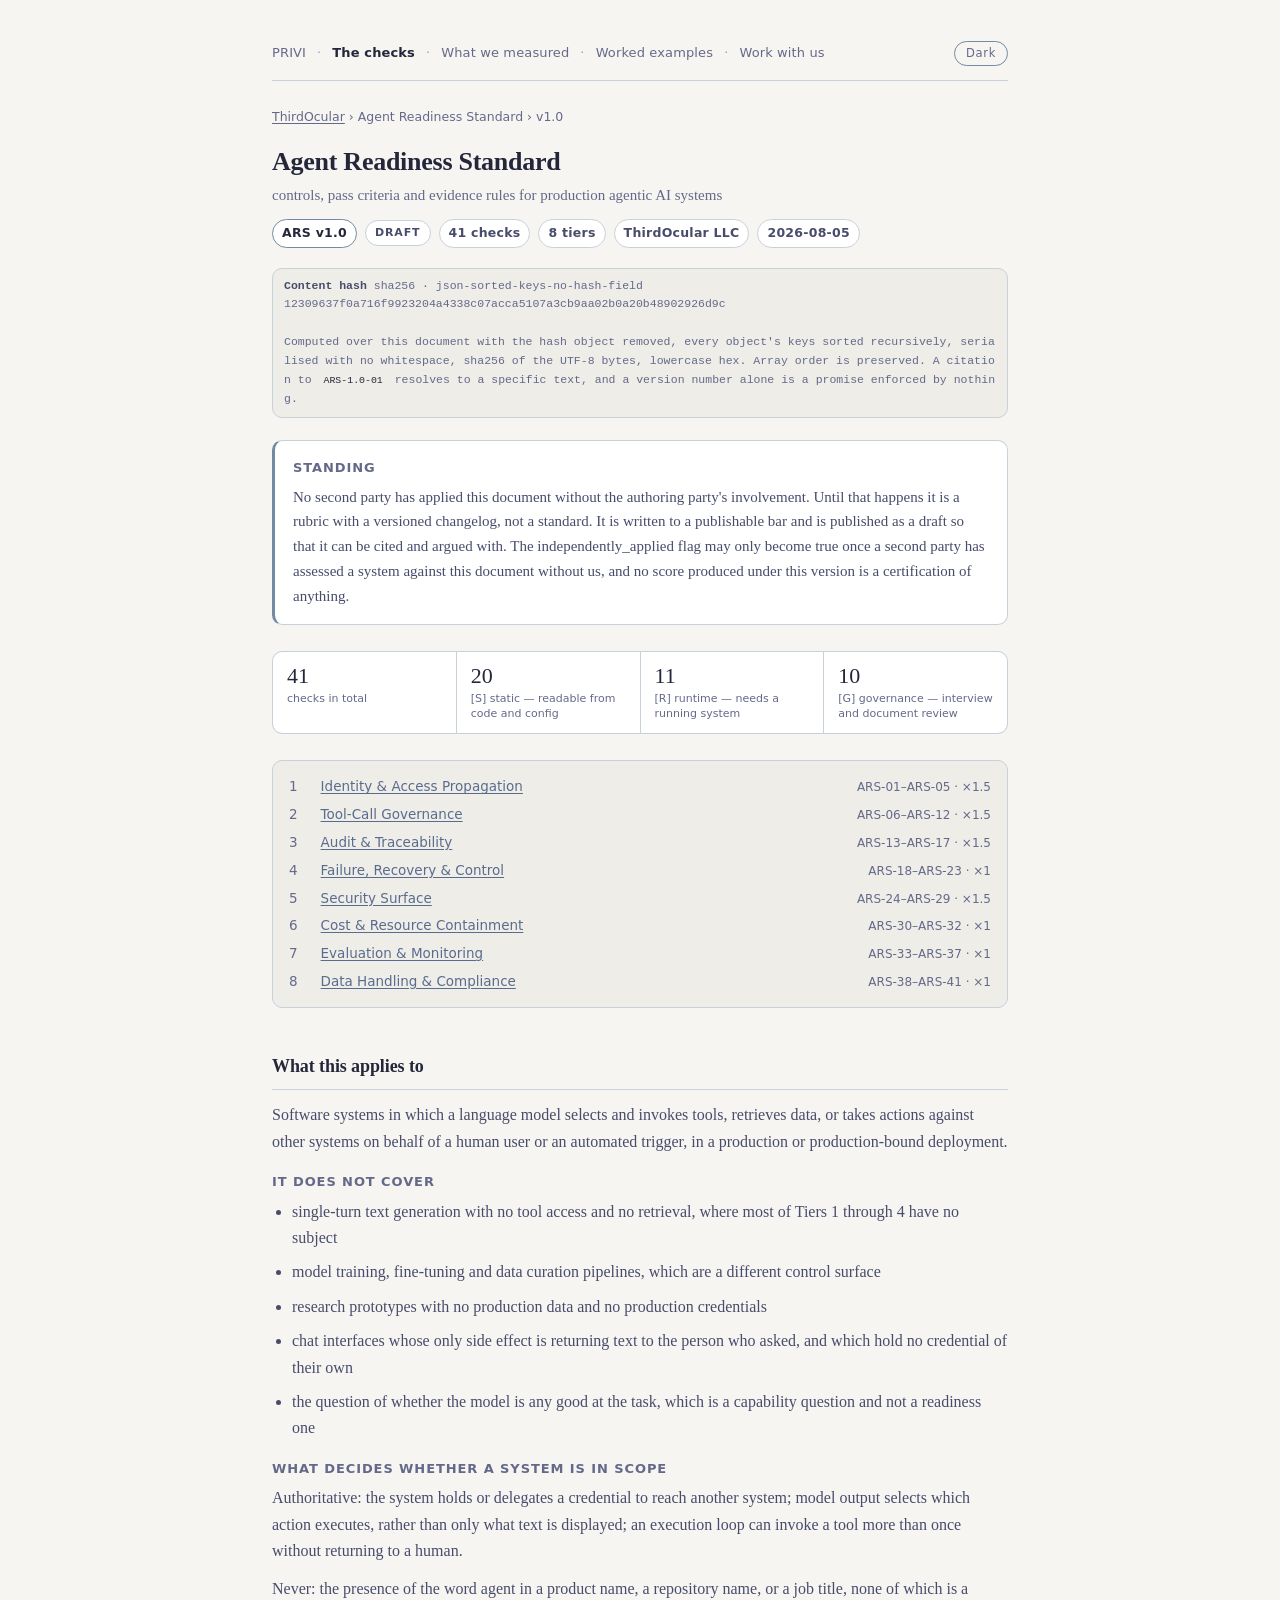
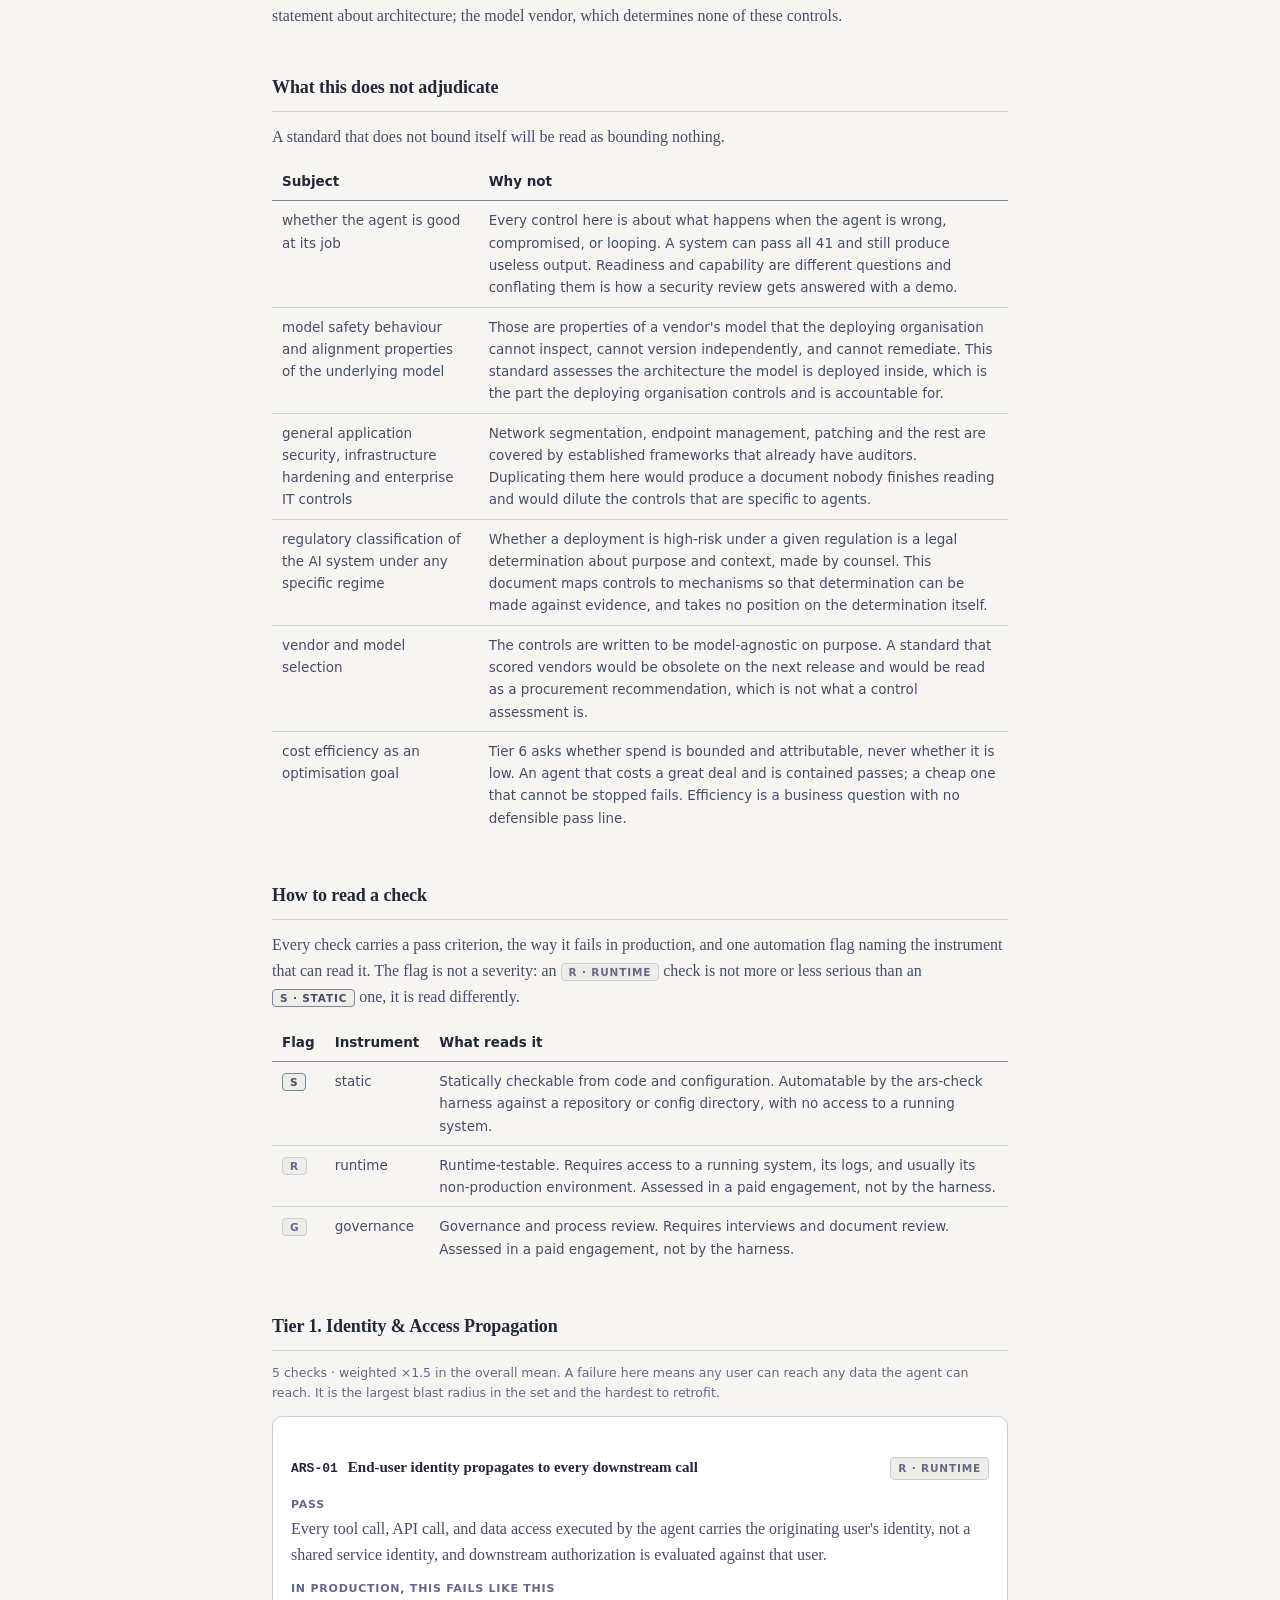
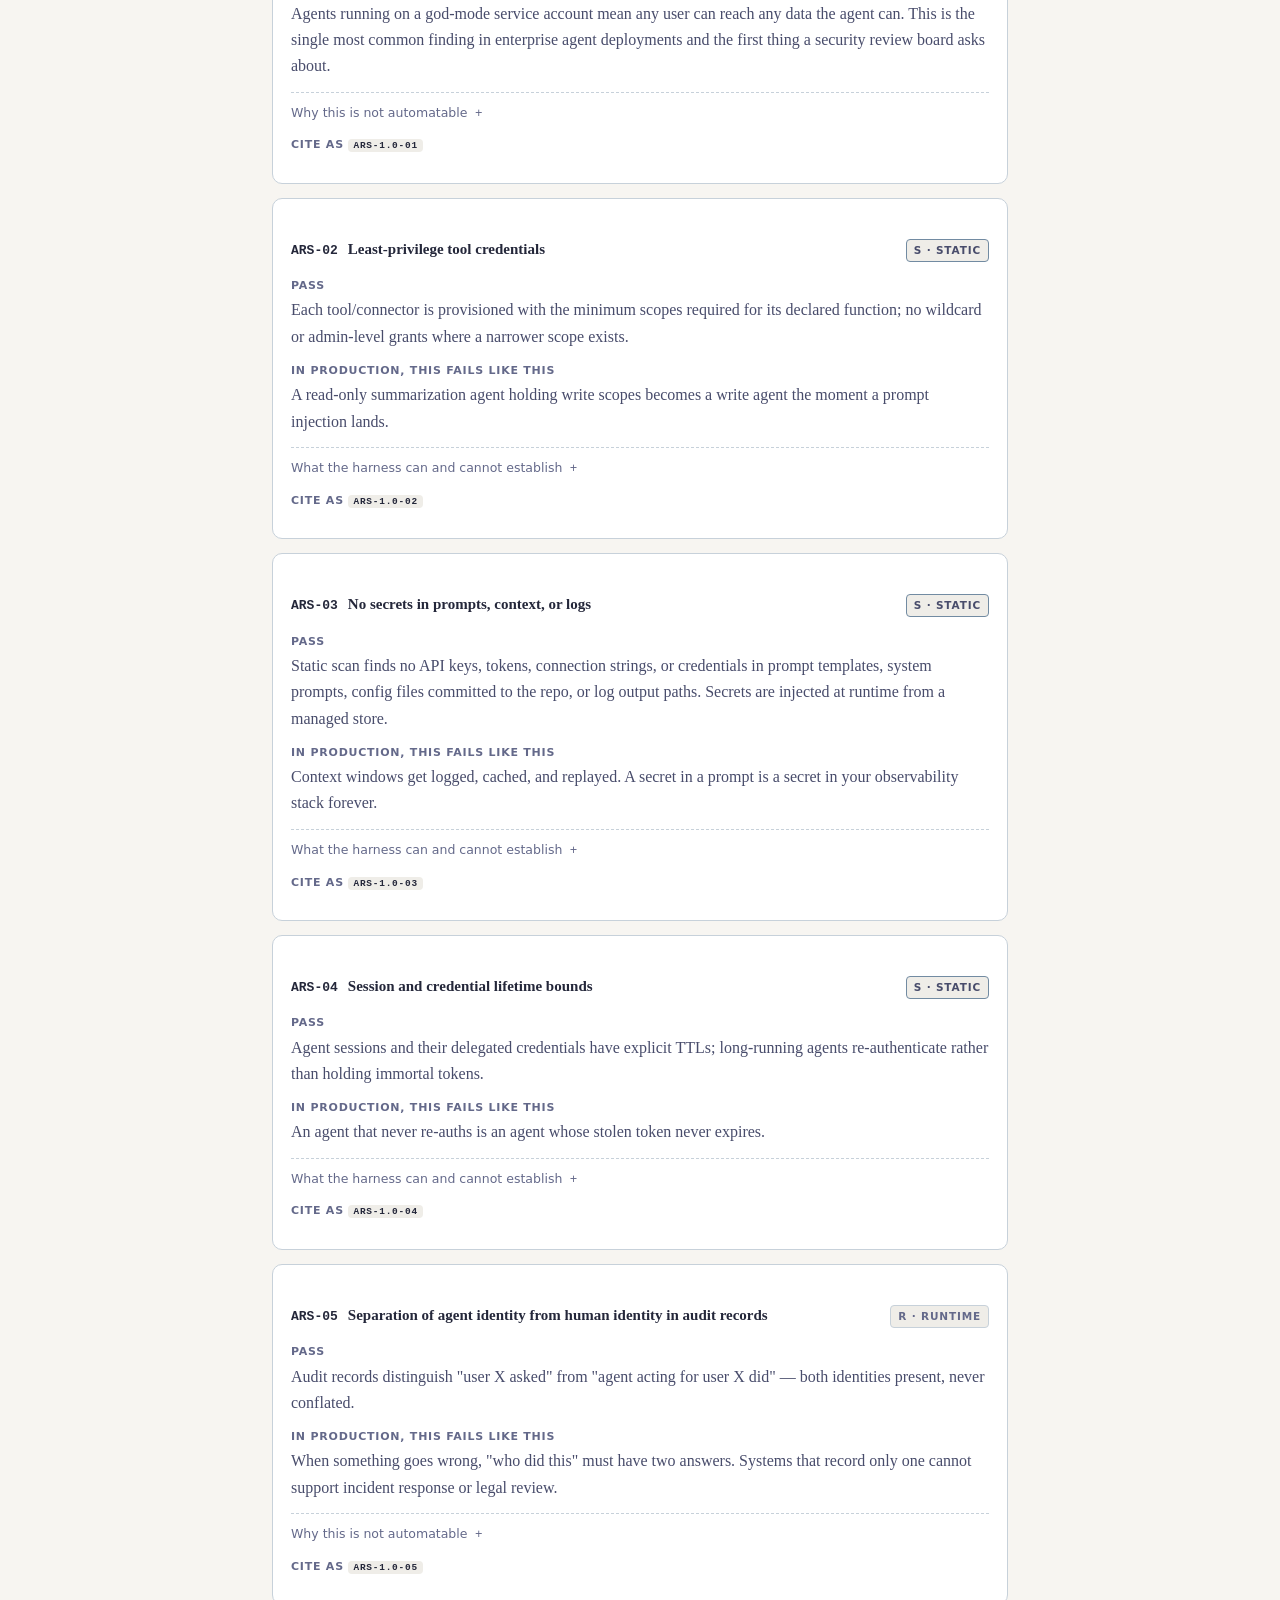
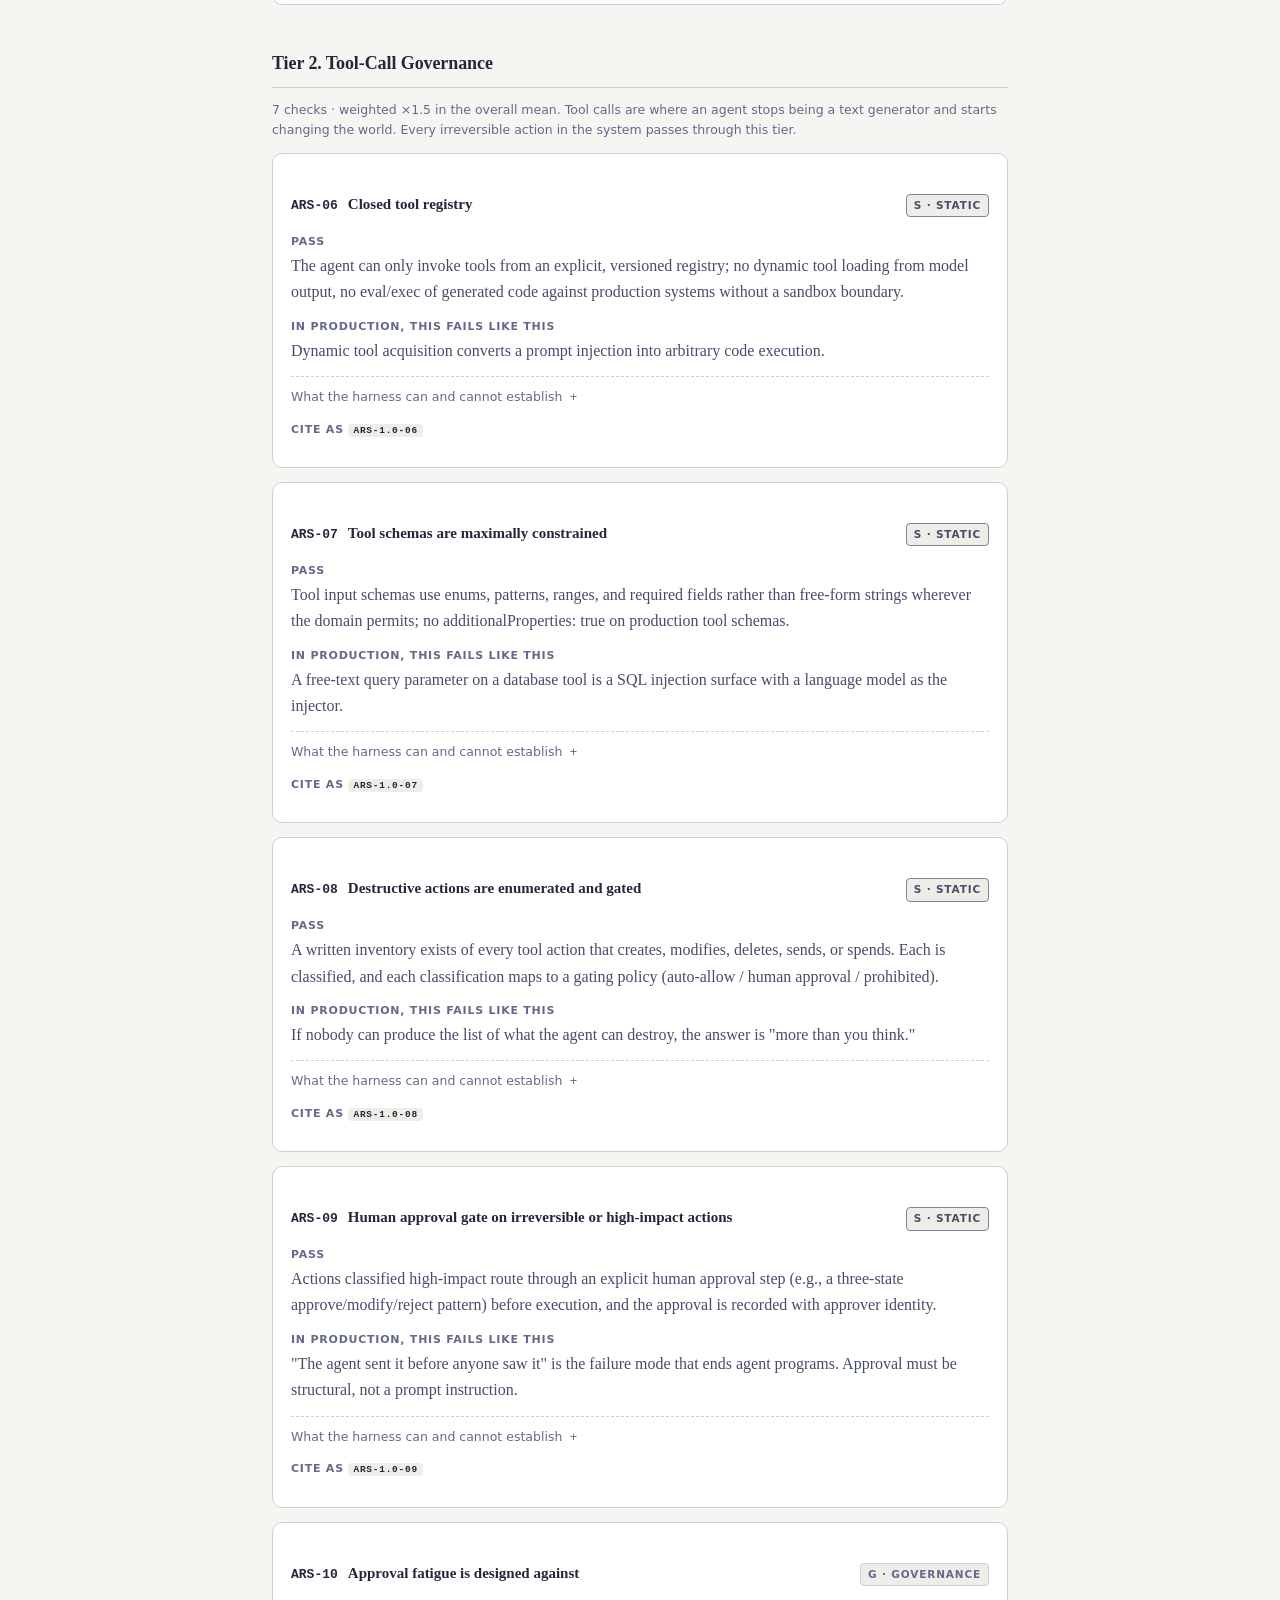
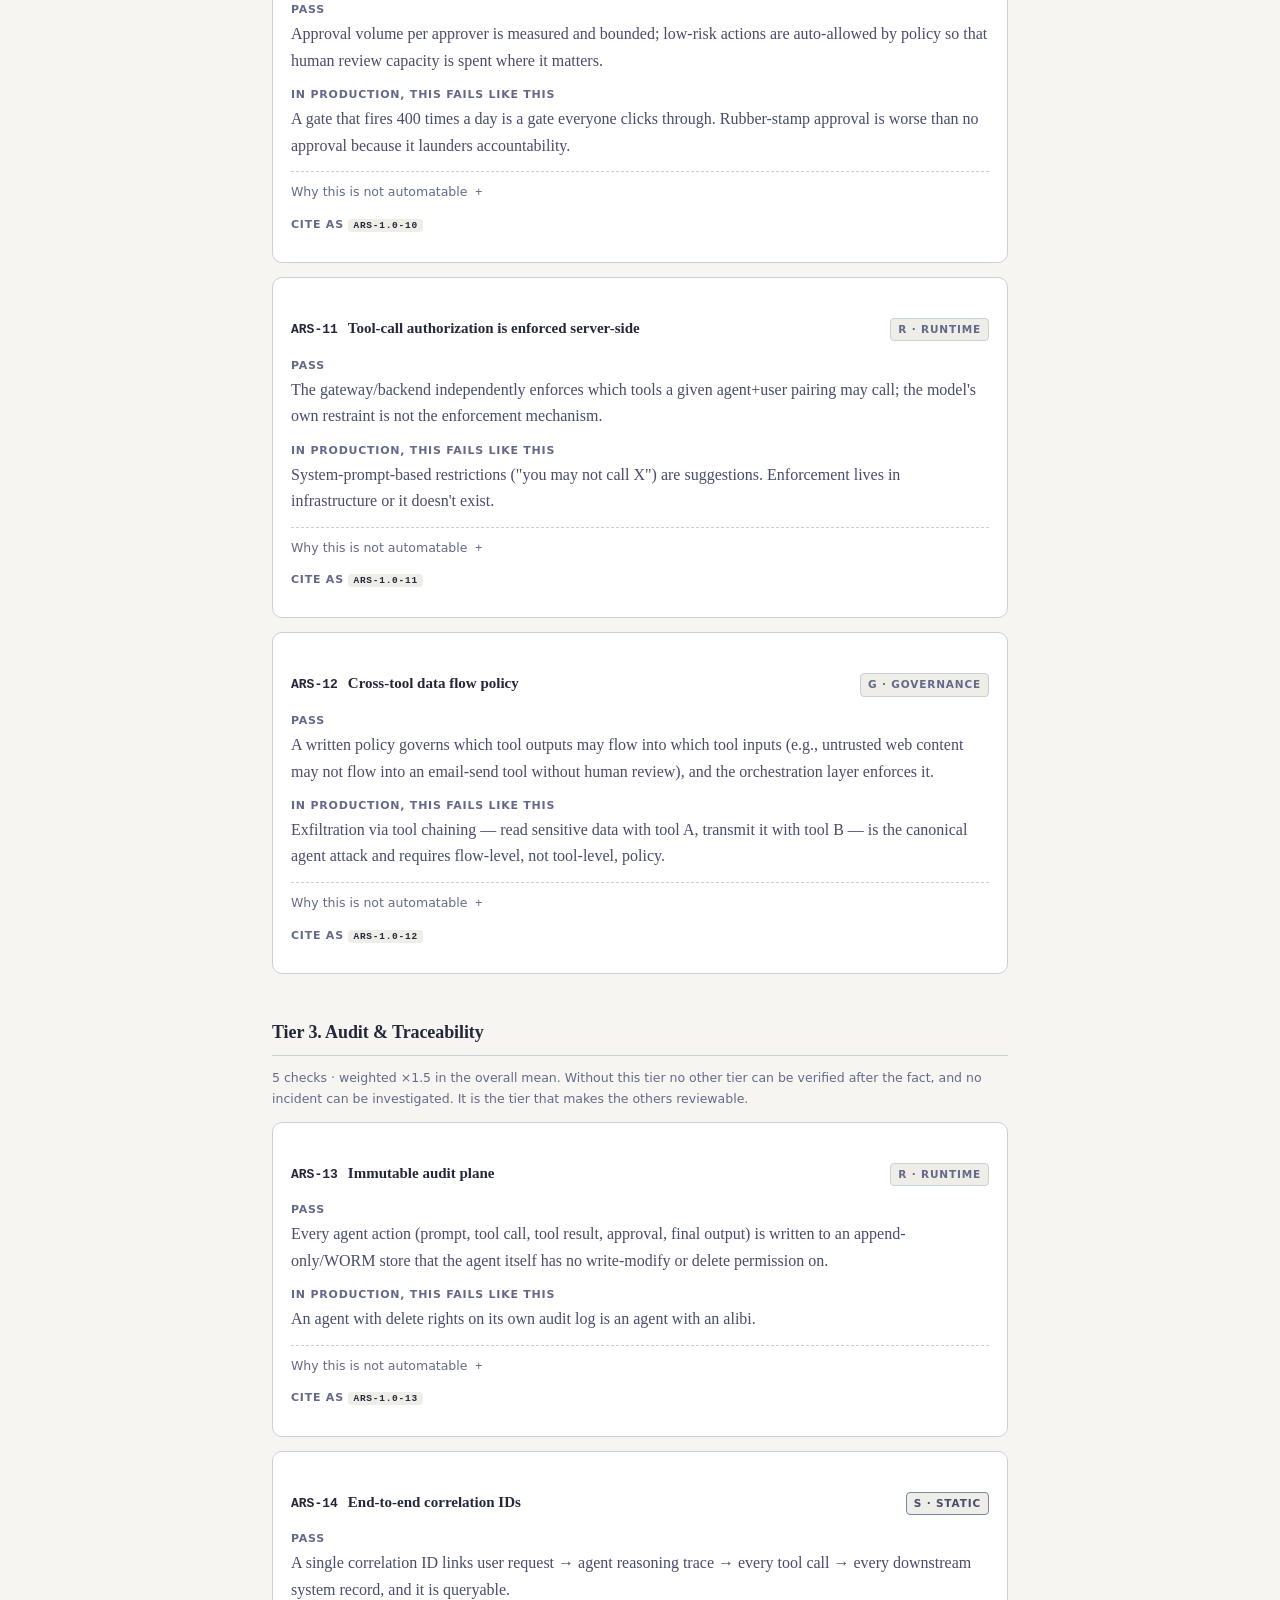
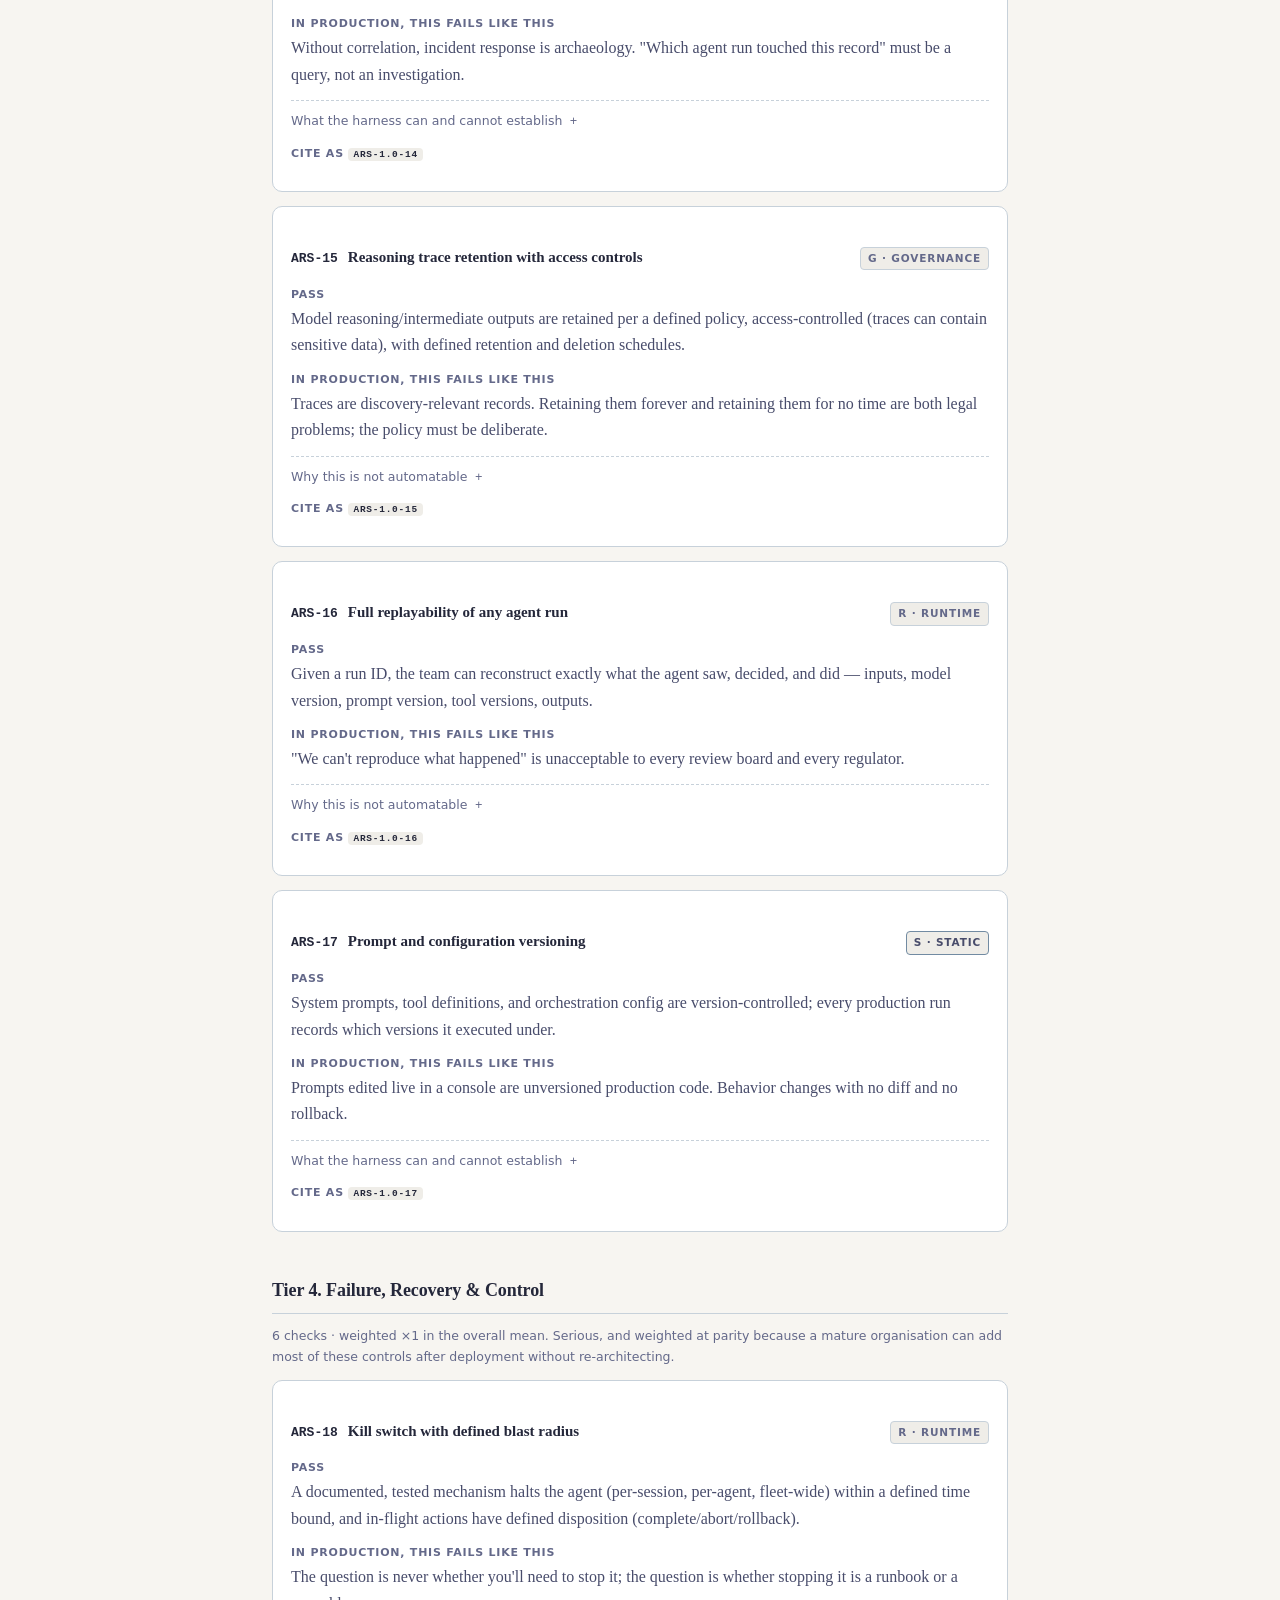
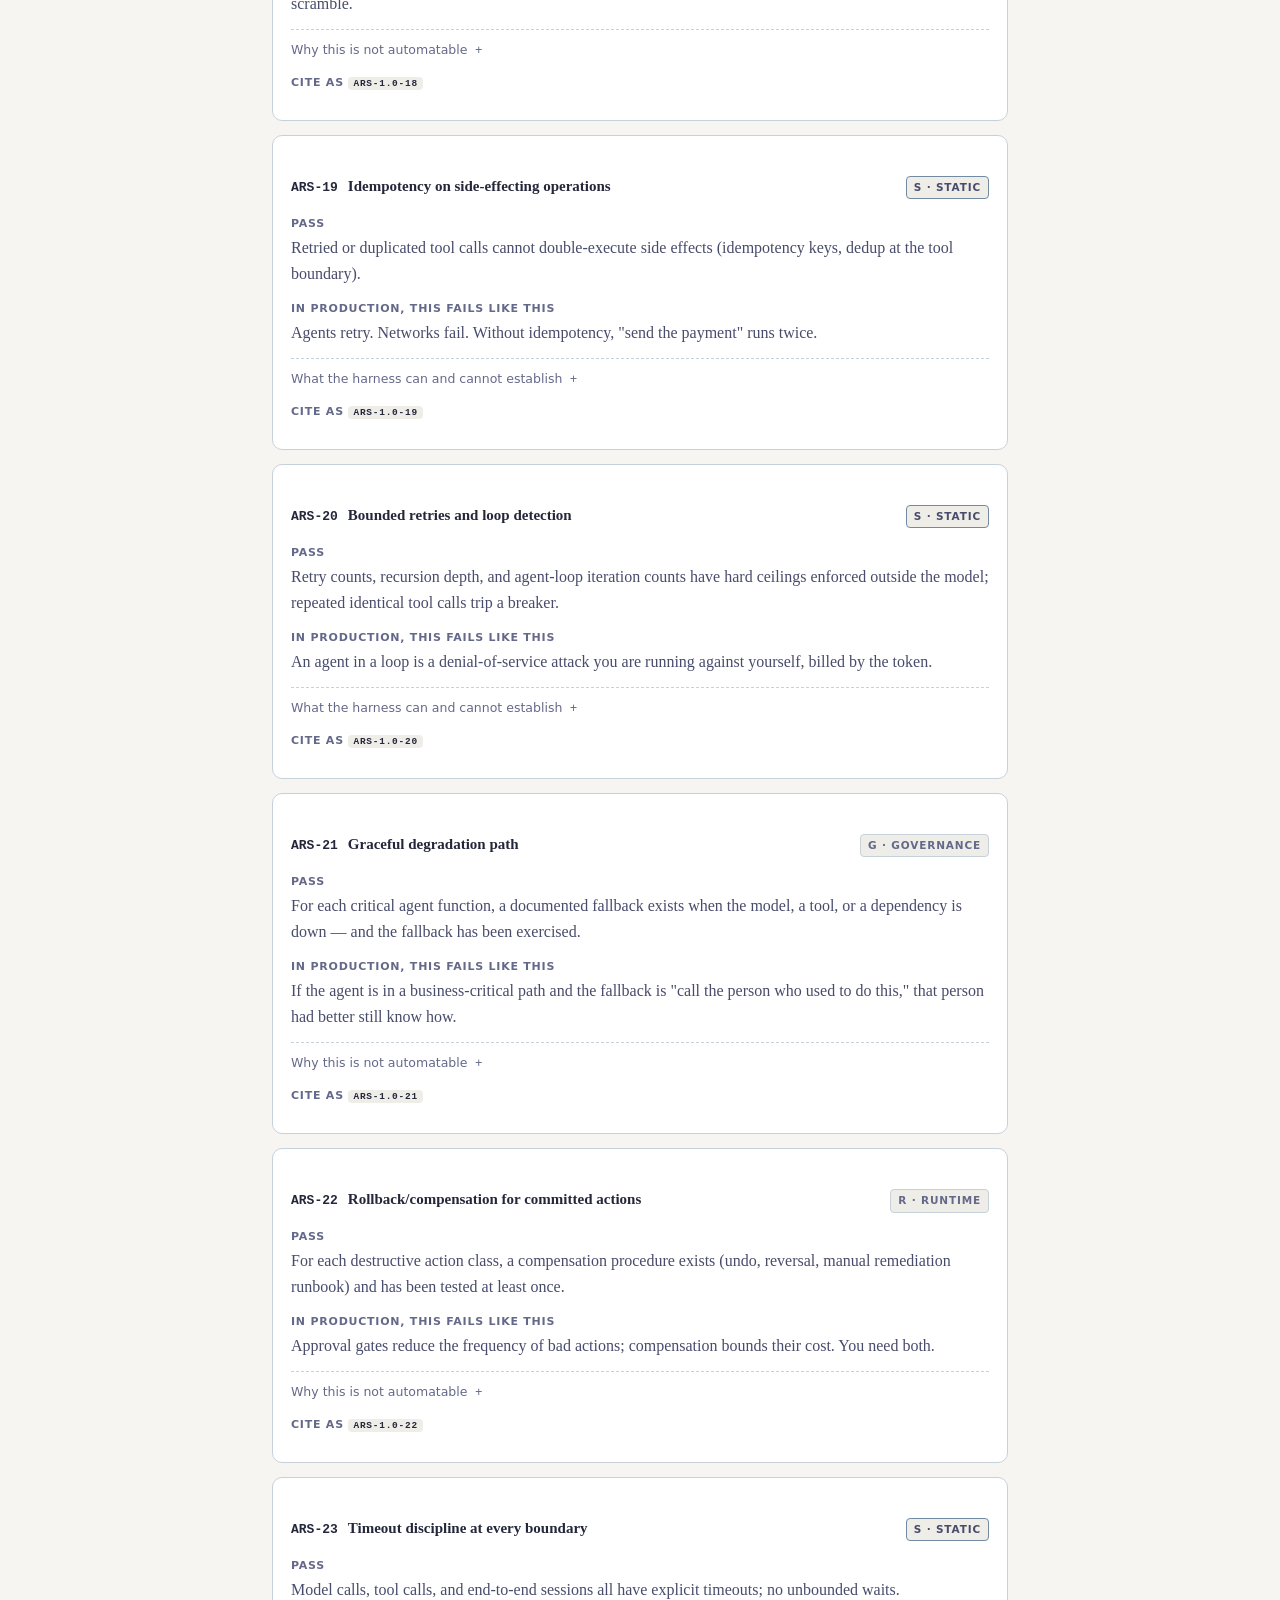
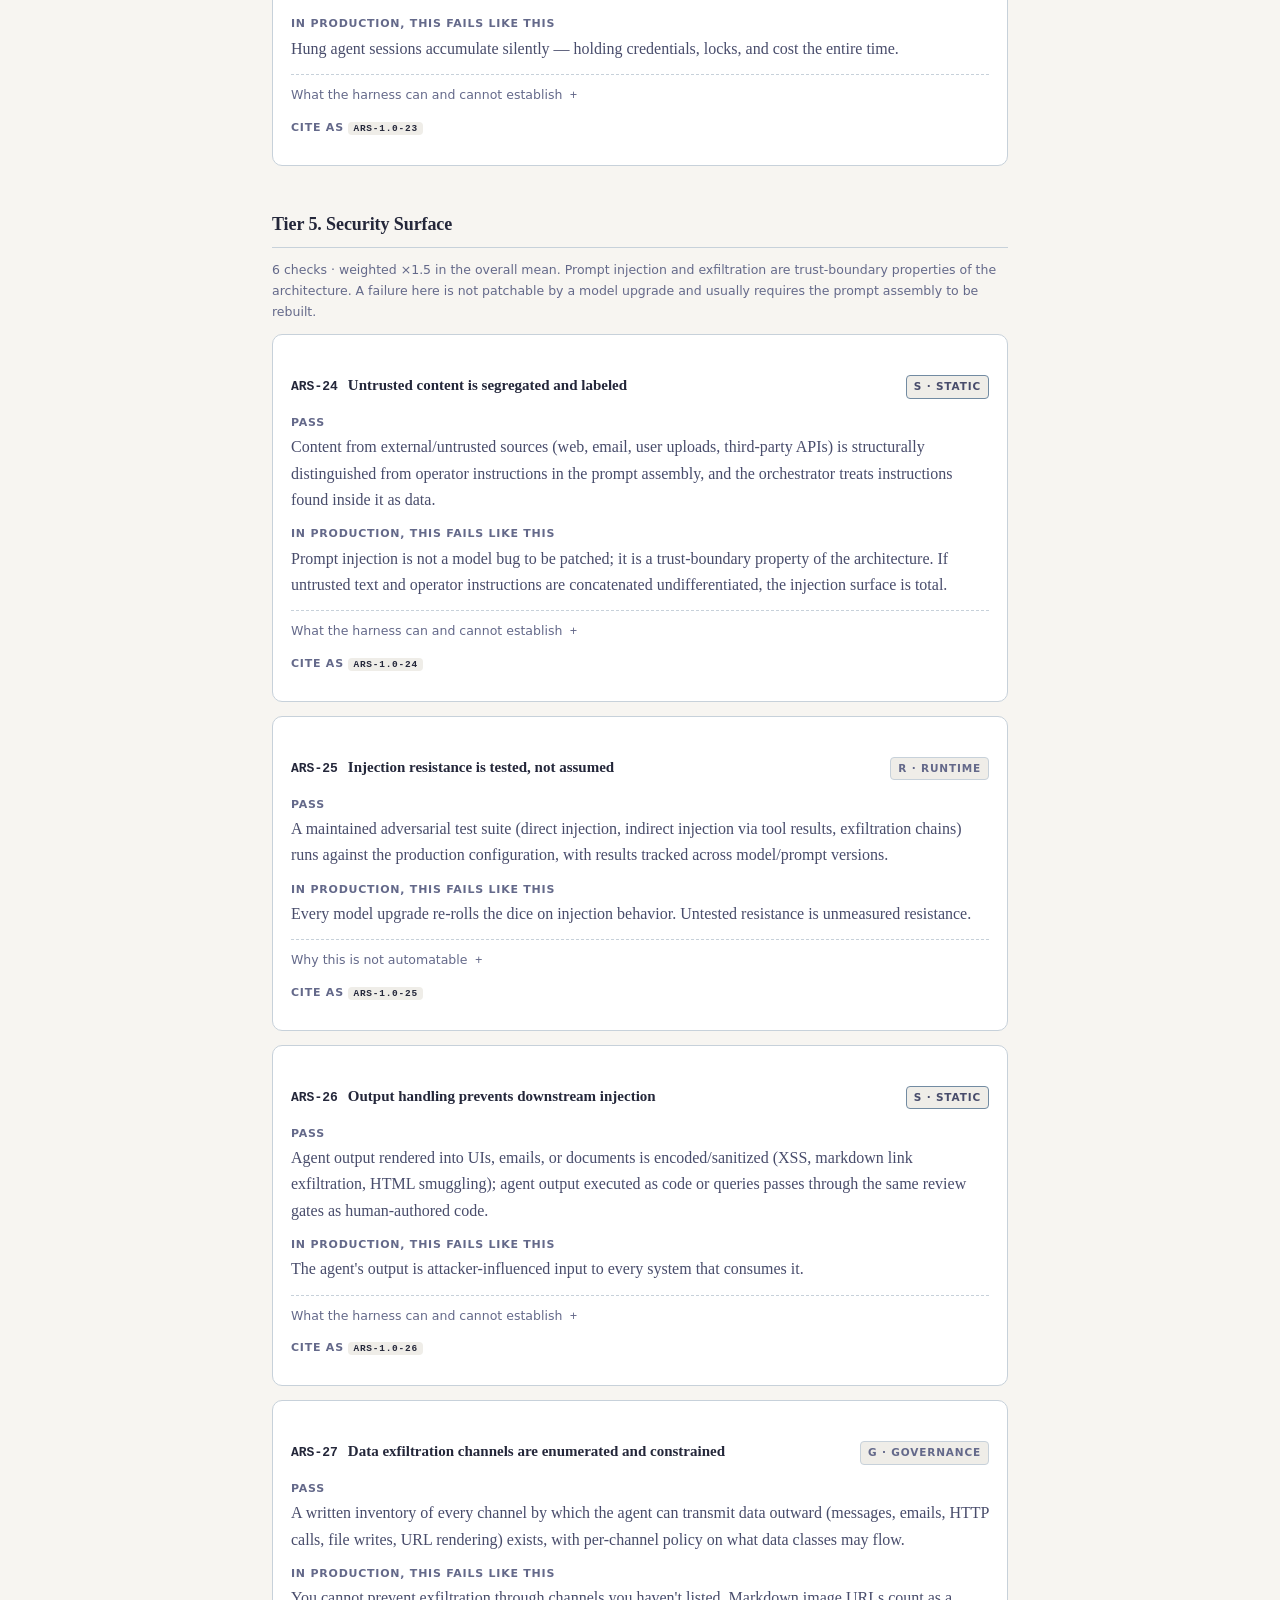
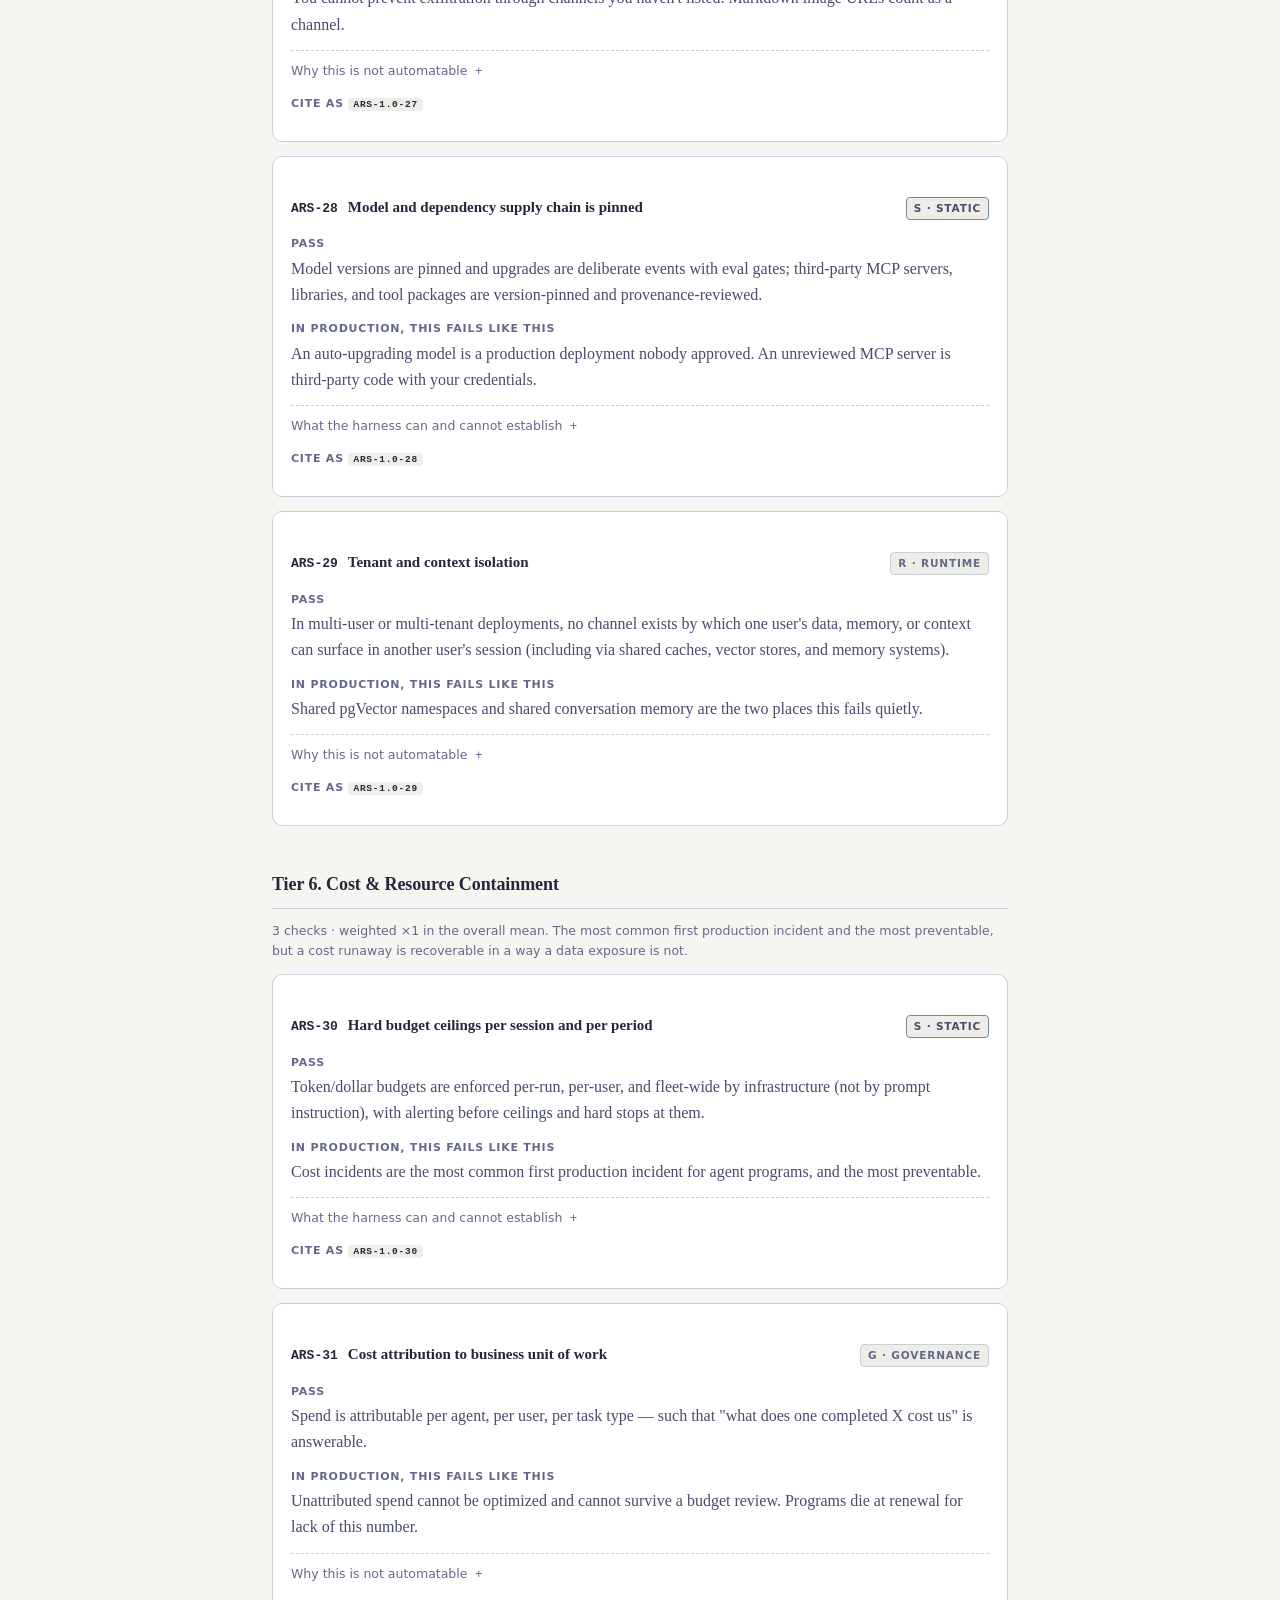
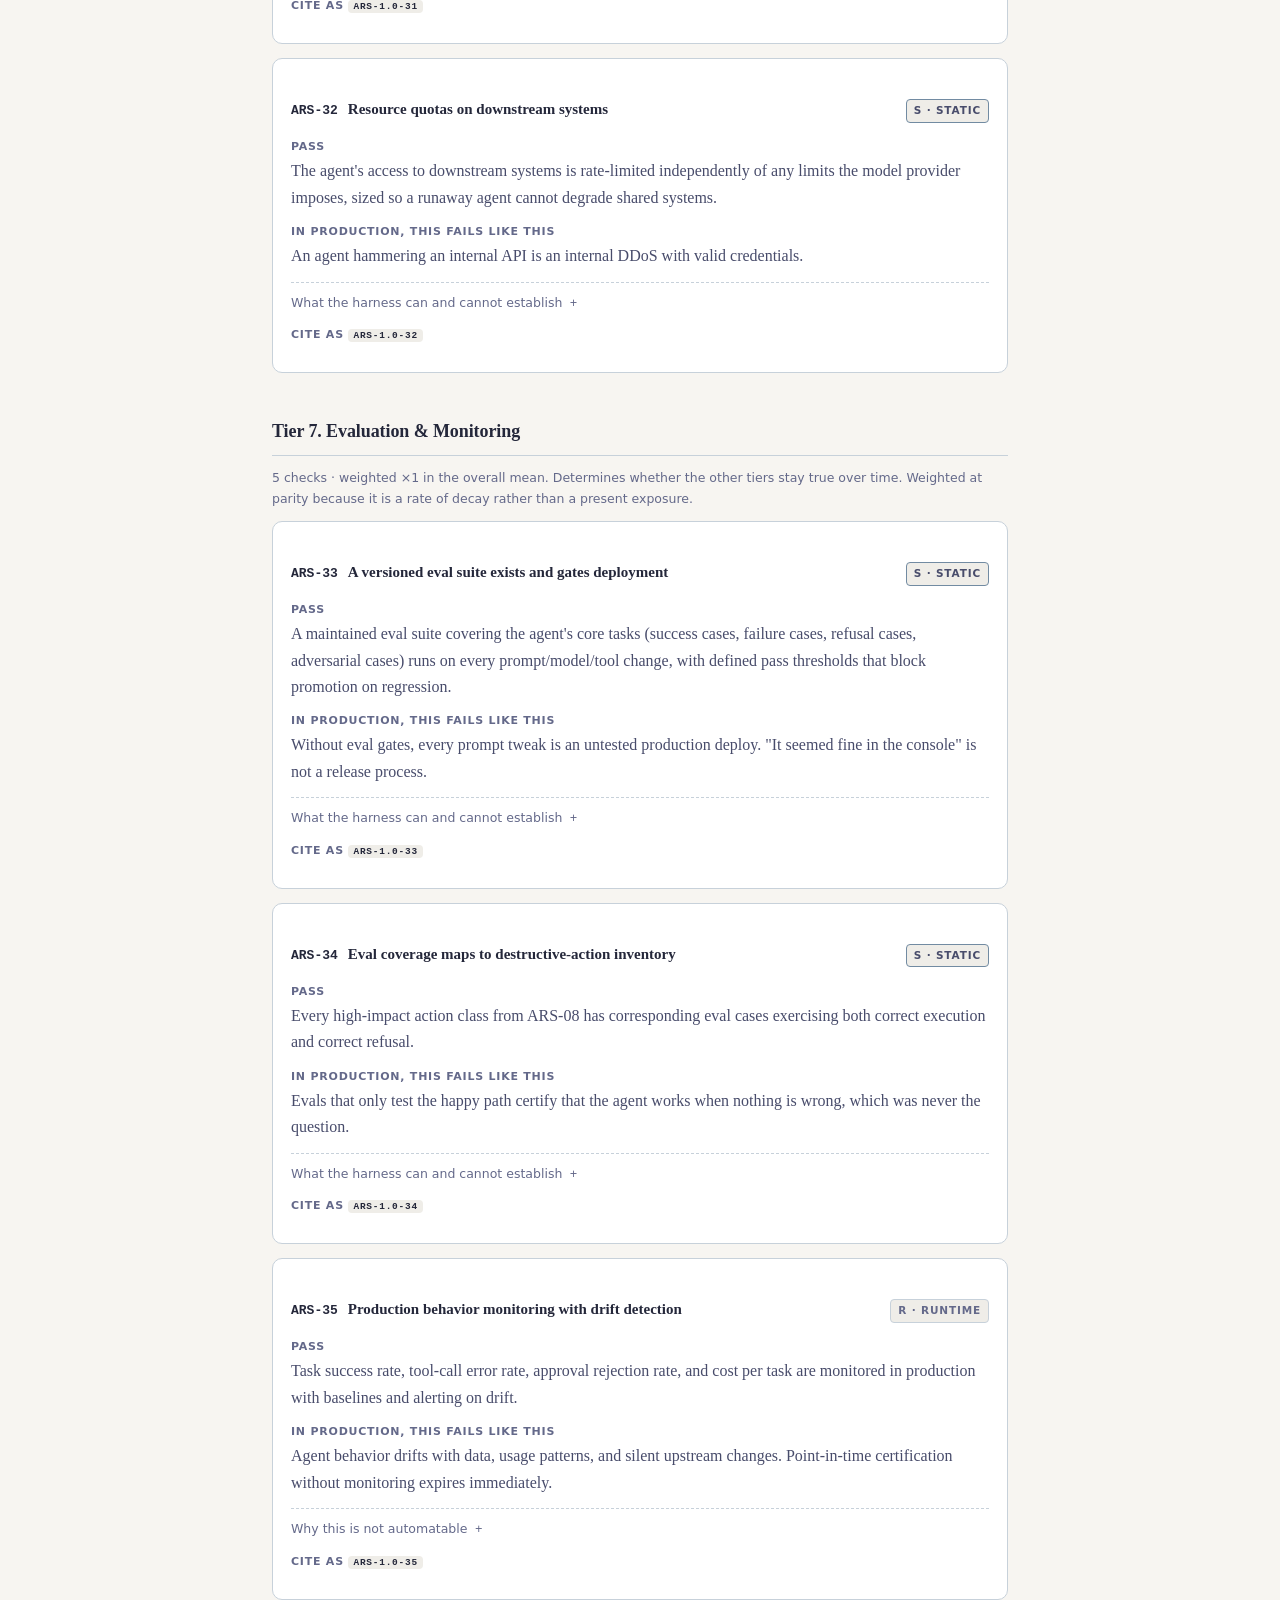
==== commit 3558f258: "Rebuild the home page in lens's order, and add the dark theme The page opened with a research findin" ====
--- a/ars/index.html
+++ b/ars/index.html
@@ -19,6 +19,8 @@
 <meta name="twitter:description" content="This page is now published at /standard/.">
 <meta name="twitter:image" content="https://thirdocular.com/og.png">
 <link rel="stylesheet" href="../ars-assets/ars.css">
+
+<script>try{var t=localStorage.getItem('privi_theme');if(t==='dark'||t==='light')document.documentElement.dataset.theme=t}catch(e){}</script>
 <meta http-equiv="refresh" content="0; url=../standard/">
 <meta name="robots" content="noindex, follow">
 </head>
@@ -30,5 +32,6 @@
 <p>You should arrive there in a moment. If nothing happens, <a href="../standard/">follow the link</a>.</p>
 </div>
 </main>
+<script>(function(){var r=document.documentElement,b=document.querySelector('[data-theme-toggle]');if(!b)return;b.hidden=false;function s(){var d=r.dataset.theme==='dark';b.textContent=d?'Light':'Dark';b.setAttribute('aria-label','Switch to the '+(d?'light':'dark')+' theme')}s();b.addEventListener('click',function(){var n=r.dataset.theme==='dark'?'light':'dark';r.dataset.theme=n;try{localStorage.setItem('privi_theme',n)}catch(e){}s()})})()</script>
 </body>
 </html>
--- a/ars-assets/ars.css
+++ b/ars-assets/ars.css
@@ -1,20 +1,53 @@
 /* ===========================================================================
-   ARS — the light editorial theme.
-
-   The palette, the recorded contrast ratios, the type ramp and the print block
-   are taken from ShopifyACO/viewer/src/theme.css (lens.thirdocular.com), which
-   is the "light editorial theme" the build contract names. thirdocular.com
-   itself is deep navy; a document and a report are not that surface.
-
-   ⚠️ THE THREE RESULT HUES ARE RESERVED, and the lens repo enforces it with
-   test/palette.test.ts. --pass slate, --requires-access sand, --not-proven
-   crimson mean pass, requires-access and not-proven and nothing else.
-
-   ON A STANDARD PAGE THEY MAY NOT APPEAR AT ALL. A standard is a document;
-   nothing on it has failed. The automation-flag badges are therefore neutral
-   ink, NOT a red/amber/green scale — an [R] badge is not a warning, it says
-   which instrument reads the check. A report is a result surface and may use
-   the reserved hues; report.css does, and this file does not.
+   PRIVI — the shared company palette, light base and one dark opt-in.
+
+   The six colours, their recorded contrast ratios and the reserved-hue rule are
+   ShopifyACO/viewer/src/theme.css v4.3 (lens.thirdocular.com). The values below
+   are that file's, not an interpretation of it:
+
+     navy      #24273A   primary text, nav, the high-contrast CTA ground
+     slate     #596C8E   links, evidence chrome, the PASSING state
+     pale      #C7D1DA   borders, quiet containers
+     band      #E9EDF1   the pale blue-gray section band
+     sand      RESERVED  could not be determined — defined in result.css
+     crimson   RESERVED  did not hold — defined in result.css
+
+   ⚠️ THE LAST TWO ARE NAMED HERE AND NOT SPELLED. Their hex values appear in
+   `result.css` and nowhere else, and `test/report.test.mjs` greps THIS file for
+   them — so writing one into a comment here, even as documentation, fails the
+   build. That is deliberate: the one way to be certain a document theme cannot
+   render a result hue is for the literal never to enter the file.
+
+   ⚠️ LIGHT IS `:root`, AND THERE IS NO prefers-color-scheme BLOCK. Copied from
+   lens along with the reason it is copied: that repo carried two hand-maintained
+   light blocks, a `[data-theme="light"]` and a media-query twin, and they drifted
+   — the media copy lost `--border-strong`, so every system-dark visitor who had
+   never touched the toggle silently lost emphasized hairlines. Light being the
+   base means there is nothing to duplicate and that class of bug cannot recur.
+   Dark is exactly one explicit opt-in block, and it persists.
+
+   ⚠️ THE RESERVED HUES MEAN ONE THING EACH, ACROSS BOTH PRODUCTS. On lens they
+   are proven / requires-store-access / not-proven. Here they carry PRIVI's own
+   result vocabulary, mapped one-to-one so a reader moving between the two sites
+   never has to relearn a colour:
+
+     --pass             slate     PROMOTE · a check that passed
+     --requires-access  sand      REVIEW  · could not be determined
+     --not-proven       crimson   BLOCK   · a check that did not hold
+
+   Crimson appears ONLY where something did not hold. Not buttons, not links,
+   not headings, not hover states, not "danger" tiles. In a product whose entire
+   pitch is proof, the rarest colour on the page must be the one that means the
+   proof is missing. `test/palette.test.mjs` enforces this the way lens's
+   test/palette.test.ts does.
+
+   ON THE STANDARD'S OWN PAGE THE RESULT HUES MAY NOT APPEAR AT ALL. A standard
+   is a document; nothing on it has failed. The automation-flag badges are
+   neutral ink, NOT a red/amber/green scale — an [R] badge is not a warning, it
+   says which instrument reads the check.
+
+   ⚠️ AND NEVER COLOUR ALONE. Every result state ships a glyph beside its hue,
+   because roughly one man in twelve cannot separate the crimson from the slate.
    =========================================================================== */
 
 :root {
@@ -39,7 +72,21 @@
   --border-strong: rgba(89, 108, 142, 0.38);
   --accent: #24273a;
   --accent-soft: rgba(89, 108, 142, 0.09);
+  --ink-hover: #3a3f5e;
   --line: var(--border);
+
+  /* ⚠️ THE THREE RESULT HUES ARE NOT DEFINED HERE, AND THAT IS THE POINT.
+     They live in `result.css`, which only the surfaces that show a RESULT link.
+     A stylesheet that does not carry a hue cannot render it, whatever a future
+     rule asks for — and the standard is a document, where nothing has failed.
+     A first pass at the dark theme put them here and two existing tests caught
+     it within the hour. */
+
+  /* ---- everything that is NOT a result ---- */
+  --attention: #24273a;
+  --attention-soft: color-mix(in srgb, var(--navy) 6%, transparent);
+  --advisory: #484c6b;
+  --advisory-soft: color-mix(in srgb, var(--advisory) 7%, transparent);
 
   --radius: 14px;
   --radius-sm: 10px;
@@ -49,6 +96,73 @@
   --font-ui: system-ui, -apple-system, 'Segoe UI', sans-serif;
   --font-mono: ui-monospace, SFMono-Regular, Menlo, 'Cascadia Mono', monospace;
 }
+
+/* ============ dark — an explicit opt-in, never the default ============
+   The same six colours inverted: navy becomes the surface family and ice becomes
+   the ink. slate-light carries the passing state here, because base slate is
+   ~2.5:1 on navy and unreadable at text size. Crimson and sand are lifted in
+   lightness at the same hue for the same reason.
+
+   ⚠️ THIS BLOCK MUST DECLARE THE SAME TOKEN NAMES AS `:root` ABOVE. The bug the
+   equivalent lens test exists for was a MISSING token, not a wrong value — a
+   dark visitor silently losing one variable and inheriting a light value for it.
+   `test/palette.test.mjs` asserts the two name sets agree exactly. */
+:root[data-theme='dark'] {
+  color-scheme: dark;
+
+  --navy: #1b2131;
+  --slate: #4f6890;
+  --slate-light: #7b9bc7;
+  --ice: #cbd8e4;
+
+  --bg: #171c29;
+  --surface: #1b2131;
+  --surface-2: #232b3d;
+  --band: #1f2637;
+
+  --ink: #cbd8e4;   /* ice — 11.1:1 on --surface */
+  --ink-2: #9baec6; /* secondary — 6.2:1 on --surface-2 */
+  --ink-3: #8598b2; /* tertiary — 4.8:1 on --surface-2, the a11y floor */
+
+  --border: #2e3850;
+  --border-ui: #55648a;
+  --border-strong: rgba(123, 155, 199, 0.34);
+  --accent: #e3ebf4;
+  --accent-soft: rgba(123, 155, 199, 0.10);
+  --ink-hover: #f2f6fa;
+  --line: var(--border);
+
+  /* The result hues' dark lifts live beside their light values, in result.css. */
+
+  --attention: #cbd8e4;
+  --attention-soft: color-mix(in srgb, var(--ice) 7%, transparent);
+  --advisory: #9baec6;
+  --advisory-soft: color-mix(in srgb, var(--advisory) 10%, transparent);
+
+  --radius: 14px;
+  --radius-sm: 10px;
+
+  --font-body: 'Source Serif 4', 'Iowan Old Style', Georgia, serif;
+  --font-display: 'Source Serif 4', 'Iowan Old Style', Georgia, serif;
+  --font-ui: system-ui, -apple-system, 'Segoe UI', sans-serif;
+  --font-mono: ui-monospace, SFMono-Regular, Menlo, 'Cascadia Mono', monospace;
+}
+
+/* The toggle itself. A quiet control in the nav, not a floating widget. */
+.theme-toggle {
+  margin-left: auto;
+  border: 1px solid var(--border-ui);
+  border-radius: 999px;
+  background: transparent;
+  color: var(--ink-3);
+  font-family: var(--font-ui);
+  font-size: 11.5px;
+  letter-spacing: 0.06em;
+  padding: 3px 11px;
+  cursor: pointer;
+  line-height: 1.5;
+}
+.theme-toggle:hover { color: var(--ink); border-color: var(--ink-3); }
 
 * { box-sizing: border-box; }
 
@@ -521,45 +635,145 @@
 .sitenav-here { color: var(--ink); font-weight: 600; padding: 2px 0; }
 .sitenav-sep { color: var(--slate-light); padding: 0 9px; }
 
-/* ---- the first screen ---------------------------------------------------- */
-.lede { margin: 8px 0 34px; }
+/* ---- 1. the first screen: who, what, and five claims ---------------------- */
+/* Everything above the artifact is skimmable in ten seconds. That is the whole
+   design constraint — a reader who does not yet know what you sell cannot
+   evaluate your evidence, so the evidence waits. */
+
+.eyebrow {
+  font-family: var(--font-ui);
+  font-size: 11.5px;
+  letter-spacing: 0.16em;
+  text-transform: uppercase;
+  color: var(--ink-3);
+  margin: 0 0 16px;
+}
+
+.lede { margin: 4px 0 46px; }
 .lede h1 {
-  font-size: clamp(1.9rem, 5.2vw, 2.7rem);
-  line-height: 1.18;
+  font-size: clamp(1.85rem, 5vw, 2.6rem);
+  line-height: 1.16;
   letter-spacing: -0.015em;
+  margin: 0 0 18px;
+  color: var(--ink);
+  text-wrap: balance;
+  max-width: 19em;
+}
+.lede-p { font-size: 1.13rem; line-height: 1.55; color: var(--ink-2); margin: 0 0 12px; max-width: 34em; }
+.lede-sub { font-size: 1rem; }
+
+/* Five one-line claims. No icons, no cards — a hairline and a hanging rule.
+   A feature grid says "we have features"; a list of one-line claims can be
+   read, and each line is a thing somebody could contradict. */
+.claims {
+  list-style: none;
+  padding: 0;
+  margin: 24px 0 26px;
+  border-top: 1px solid var(--border);
+  max-width: 40em;
+}
+.claims li {
+  margin: 0;
+  padding: 9px 0 9px 20px;
+  border-bottom: 1px solid var(--border);
+  font-size: 15px;
+  color: var(--ink-2);
+  position: relative;
+}
+.claims li::before {
+  content: "";
+  position: absolute;
+  left: 0;
+  top: 1.05em;
+  width: 9px;
+  height: 1px;
+  background: var(--slate);
+}
+
+.cta-row {
+  display: flex;
+  flex-wrap: wrap;
+  align-items: center;
+  gap: 12px 22px;
+  margin: 0;
+  font-family: var(--font-ui);
+  font-size: 14px;
+}
+/* ⚠️ THE PRIMARY ACTION IS NAVY, NOT A RESULT HUE. Crimson and sand mean
+   not-proven and could-not-be-determined; a button wearing one of them would
+   spend the two colours this site reserves for the truth. */
+.cta-primary {
+  background: var(--accent);
+  color: var(--bg);
+  text-decoration: none;
+  padding: 9px 18px;
+  border-radius: 999px;
+  font-weight: 500;
+}
+.cta-primary:hover { background: var(--ink-hover); color: var(--bg); }
+
+/* ---- shared section furniture -------------------------------------------- */
+
+.home h2 {
+  font-size: clamp(1.3rem, 3.2vw, 1.65rem);
+  line-height: 1.25;
+  letter-spacing: -0.012em;
+  color: var(--ink);
+  margin: 0 0 10px;
+  text-wrap: balance;
+}
+.section-sub { color: var(--ink-3); margin: 0 0 22px; max-width: 40em; }
+
+/* The one band, used to alternate section density without adding a card grid. */
+.band-section {
+  background: var(--band);
+  border-radius: var(--radius);
+  padding: 30px 26px 28px;
+  margin: 0 0 46px;
+}
+.home section { margin: 0 0 52px; }
+
+/* ---- 2. deliverables ------------------------------------------------------ */
+.deliverables { list-style: none; padding: 0; margin: 0; }
+.deliverables li {
   margin: 0 0 14px;
-  color: var(--ink);
-  text-wrap: balance;
-}
-.lede-p { font-size: 1.12rem; line-height: 1.55; color: var(--ink-2); margin: 0; max-width: 34em; }
-
-/* Two figures, side by side where there is room and stacked where there is not.
-   Not cards with icons — a rule, a number, and the sentence that makes it mean
-   something. */
-.figures { display: grid; grid-template-columns: 1fr 1fr; gap: 30px; margin: 0 0 14px; }
-@media (max-width: 640px) { .figures { grid-template-columns: 1fr; gap: 26px; } }
-
-.figure { border-top: 2px solid var(--ink); padding-top: 14px; min-width: 0; }
-.figure-v { margin: 0 0 8px; display: flex; align-items: baseline; flex-wrap: wrap; gap: 0 10px; }
-.figure-v b {
+  padding-left: 22px;
+  position: relative;
+  line-height: 1.6;
+}
+.deliverables li::before {
+  content: "\2014";
+  position: absolute;
+  left: 0;
+  color: var(--slate);
+}
+.deliverables li:last-child { margin-bottom: 0; }
+
+/* ---- 3. the named process ------------------------------------------------- */
+.steps { list-style: none; counter-reset: step; padding: 0; margin: 0; }
+.steps li {
+  counter-increment: step;
+  display: grid;
+  grid-template-columns: 2.1rem 1fr;
+  gap: 0 14px;
+  padding: 14px 0;
+  border-top: 1px solid var(--border);
+  margin: 0;
+}
+.steps li:last-child { border-bottom: 1px solid var(--border); }
+.steps li::before {
+  content: counter(step);
   font-family: var(--font-mono);
-  font-size: clamp(2.1rem, 6vw, 2.9rem);
-  font-weight: 600;
-  letter-spacing: -0.03em;
-  line-height: 1;
-  color: var(--ink);
-}
-/* ⚠️ THE DENOMINATOR IS NOT SMALL PRINT. It sits on the same line as the
-   figure, in the same ink family. A share whose denominator is set in grey
-   6-point type is a share that is hiding what it was counted out of, and that
-   is the first thing a sceptical reader looks for. */
-.figure-sub { font-family: var(--font-mono); font-size: 0.95rem; color: var(--ink-2); }
-.figure-body { margin: 0 0 10px; line-height: 1.6; }
-.figure-src { margin: 0; font-family: var(--font-ui); font-size: 12.5px; }
-.figures-note { font-size: 14px; color: var(--ink-3); margin: 0 0 46px; max-width: 42em; }
-
-/* ---- the artifact, inline ------------------------------------------------ */
-.artifact { margin: 0 0 46px; }
+  font-size: 12px;
+  color: var(--slate-light);
+  padding-top: 4px;
+  font-variant-numeric: tabular-nums;
+}
+.steps b { display: block; color: var(--ink); font-weight: 600; }
+.steps span { display: block; color: var(--ink-2); font-size: 15px; line-height: 1.55; }
+
+/* ---- 4. the artifact ------------------------------------------------------ */
+.artifact { margin: 0 0 52px; }
 .panel {
   border: 1px solid var(--border);
   border-radius: var(--radius-sm);
@@ -588,17 +802,9 @@
 .panel-after { margin: 12px 0 0; font-size: 15px; }
 .panel-verdict { border-color: var(--border-ui); background: var(--surface-2); }
 
-.verdict { margin: 0 0 10px; display: flex; align-items: baseline; flex-wrap: wrap; gap: 4px 12px; }
-.verdict b {
-  font-family: var(--font-ui);
-  font-size: 1.25rem;
-  letter-spacing: 0.1em;
-  color: var(--ink);
-  border: 1px solid var(--ink);
-  border-radius: 4px;
-  padding: 2px 10px;
-}
+.verdict { margin: 0 0 10px; display: flex; align-items: baseline; flex-wrap: wrap; gap: 6px 12px; }
 .verdict-rule { color: var(--ink-2); font-size: 15px; min-width: 0; }
+
 
 /* ---- source, with real line numbers -------------------------------------- */
 /* The line numbers are the point: the artifact cites a file and a line, and the
@@ -620,26 +826,58 @@
   font-variant-numeric: tabular-nums;
 }
 .src-t { padding-right: 12px !important; color: var(--ink); }
-/* One line carries the whole finding. It is marked with a rule and a weight,
-   not with colour alone — the three result hues are reserved, and a reader who
-   cannot separate them must still see which line this is about. */
+/* Marked with a rule and a weight, never with colour alone. */
 .src-hit td { background: var(--band); font-weight: 600; }
 .src-hit .src-n { box-shadow: inset 3px 0 0 var(--ink); color: var(--ink-2); }
 .src-table tr:first-child td { padding-top: 10px; }
 .src-table tr:last-child td { padding-bottom: 10px; }
 
-/* ---- the closing sections ------------------------------------------------ */
+.examples { padding-left: 20px; margin: 20px 0 0; }
+.examples li { margin-bottom: 10px; line-height: 1.55; }
+
+/* ---- 5. the measurement --------------------------------------------------- */
+.figures { display: grid; grid-template-columns: 1fr 1fr; gap: 30px; margin: 0; }
+@media (max-width: 640px) { .figures { grid-template-columns: 1fr; gap: 26px; } }
+
+.figure { border-top: 2px solid var(--ink); padding-top: 14px; min-width: 0; }
+.figure-v { margin: 0 0 8px; display: flex; align-items: baseline; flex-wrap: wrap; gap: 0 10px; }
+.figure-v b {
+  font-family: var(--font-mono);
+  font-size: clamp(2rem, 5.5vw, 2.7rem);
+  font-weight: 600;
+  letter-spacing: -0.03em;
+  line-height: 1;
+  color: var(--ink);
+}
+/* ⚠️ THE DENOMINATOR IS NOT SMALL PRINT. Same line, same ink family. A share
+   whose denominator is set in grey six-point type is a share that is hiding
+   what it was counted out of. */
+.figure-sub { font-family: var(--font-mono); font-size: 0.95rem; color: var(--ink-2); }
+.figure-body { margin: 0 0 10px; line-height: 1.6; font-size: 15px; }
+.figure-src { margin: 0; font-family: var(--font-ui); font-size: 12.5px; }
+
+/* ---- 6. the limits -------------------------------------------------------- */
+.limits { list-style: none; padding: 0; margin: 0 0 24px; }
+.limits li {
+  margin: 0 0 12px;
+  padding-left: 22px;
+  position: relative;
+  line-height: 1.6;
+  color: var(--ink-2);
+}
+.limits li::before { content: "\00b7"; position: absolute; left: 6px; color: var(--ink-3); font-weight: 700; }
+.limits b { color: var(--ink); }
+.closing-line { font-size: 1.08rem; color: var(--ink); margin: 0 0 16px; max-width: 34em; }
 .soft { color: var(--ink-2); font-size: 15px; }
-.examples { padding-left: 20px; margin: 12px 0 0; }
-.examples li { margin-bottom: 10px; line-height: 1.55; }
 
 @media print {
   .figures { grid-template-columns: 1fr 1fr; gap: 18px; }
-  .figure, .panel, .artifact { break-inside: avoid; }
-  .panel { border-color: #ddd; background: #fff; }
+  .figure, .panel, .artifact, .steps li { break-inside: avoid; }
+  .panel, .band-section { border-color: #ddd; background: #fff; }
   .panel-verdict { background: #fff; }
   .src .std-table-wrap { border-color: #ddd; background: #fff; }
   .src-hit td { background: #f0f0f0; }
+  .cta-primary { background: none; color: inherit; border: 1px solid #999; }
   /* A printed page cannot scroll, so a long source line must wrap rather than
      be cut off at the paper edge. */
   .std-page .src-table td { white-space: pre-wrap; overflow-wrap: anywhere; }
